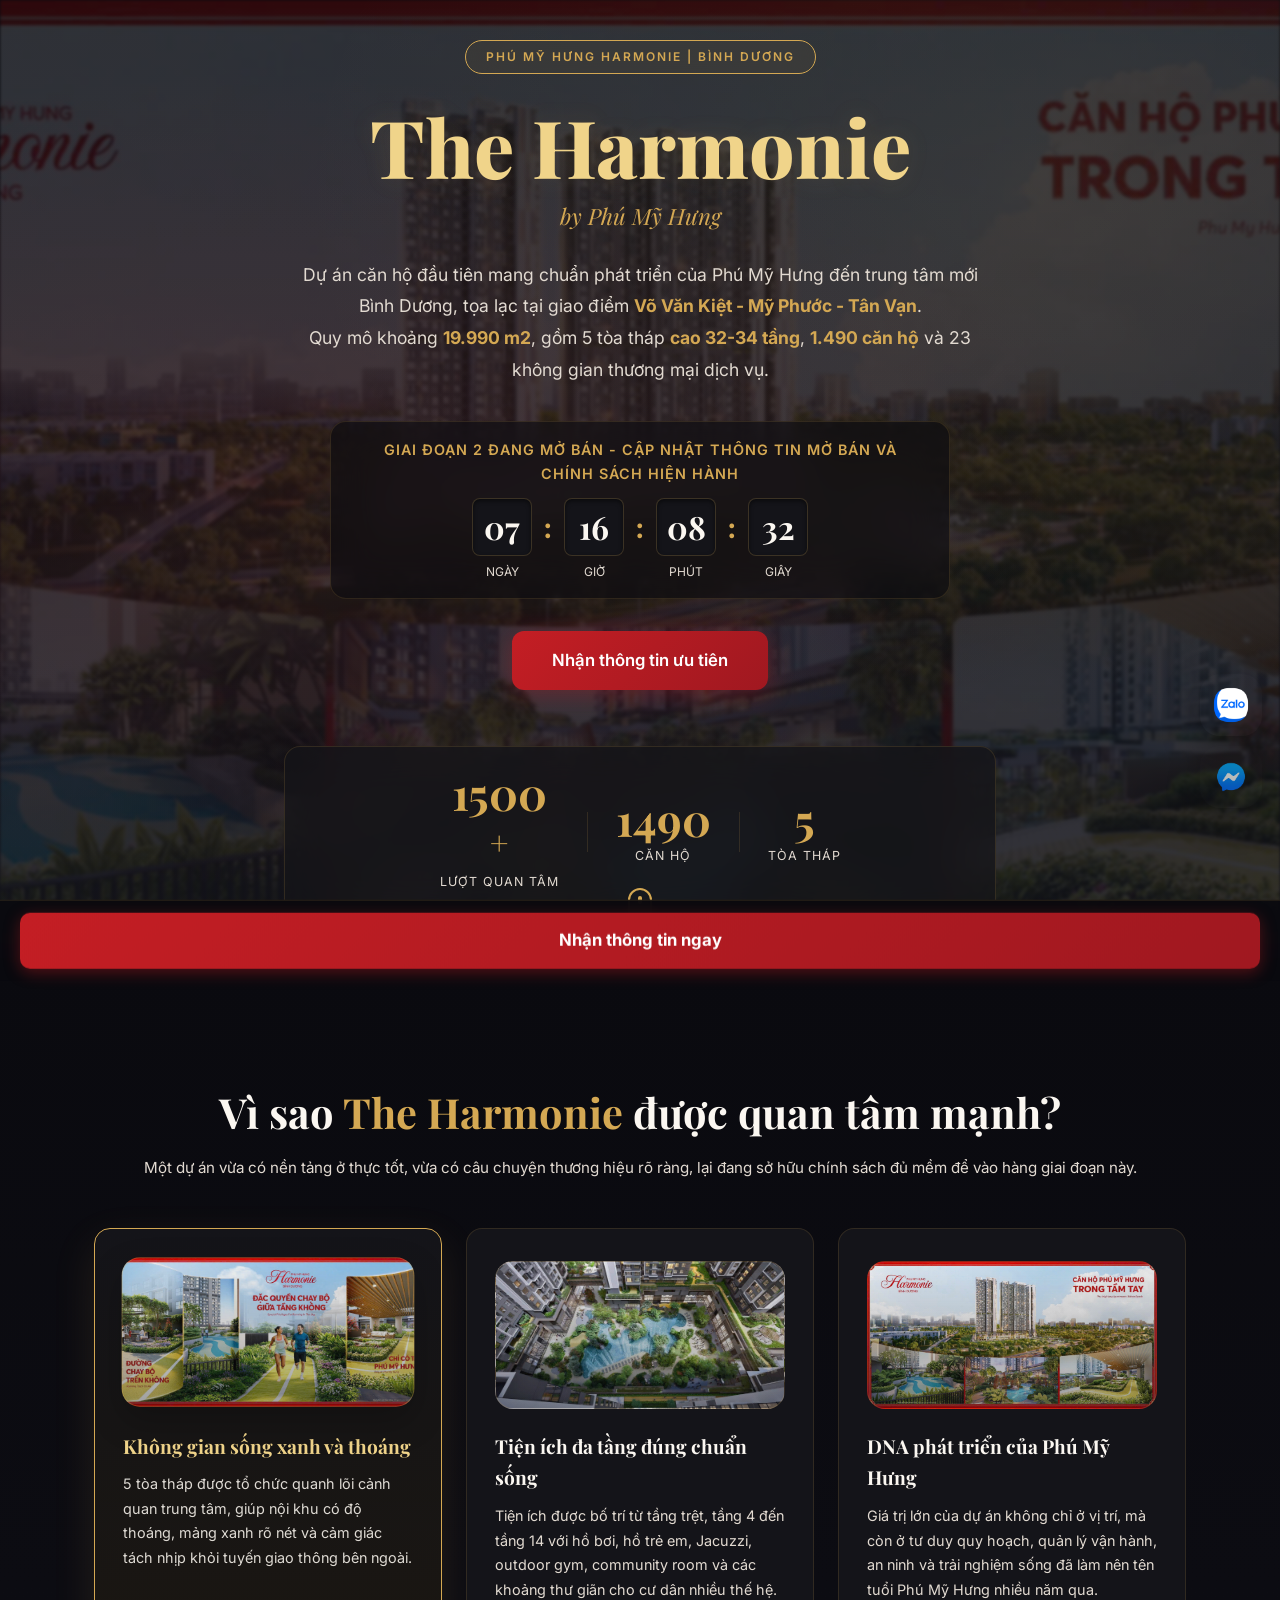
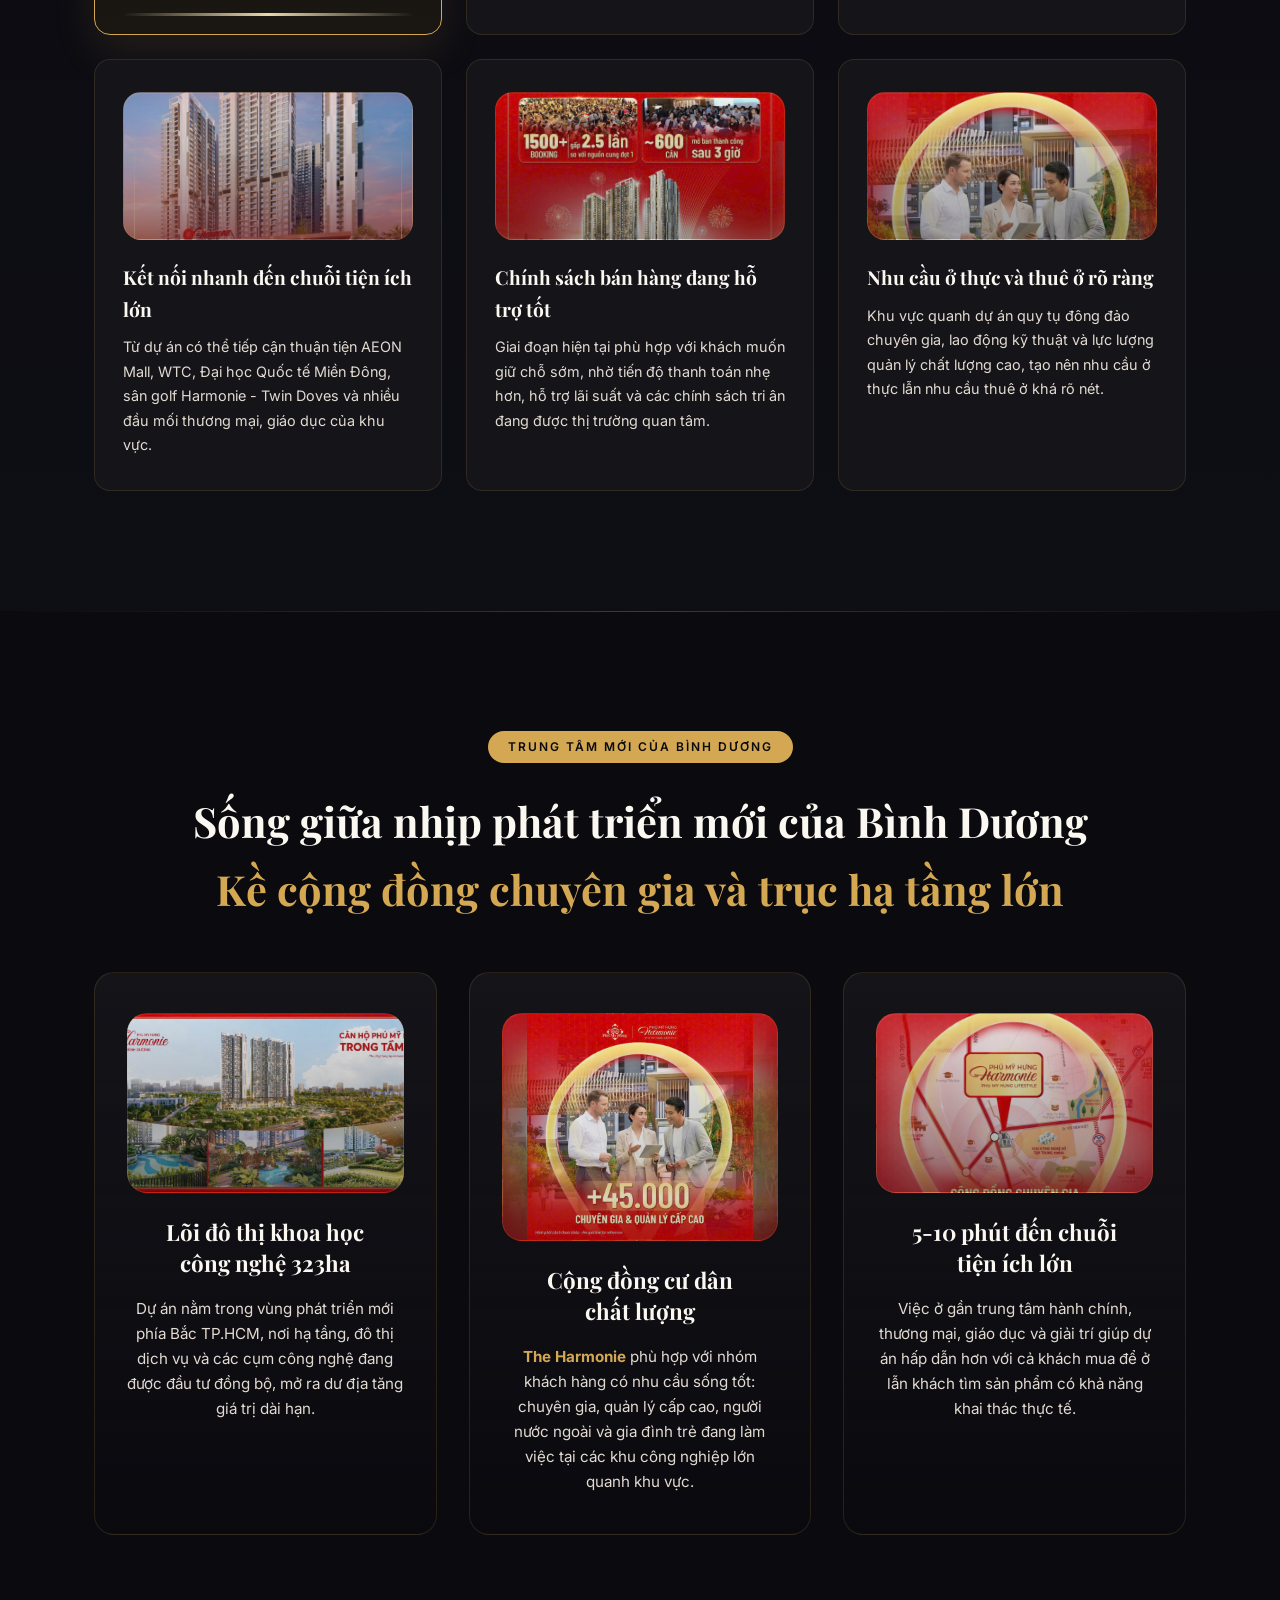
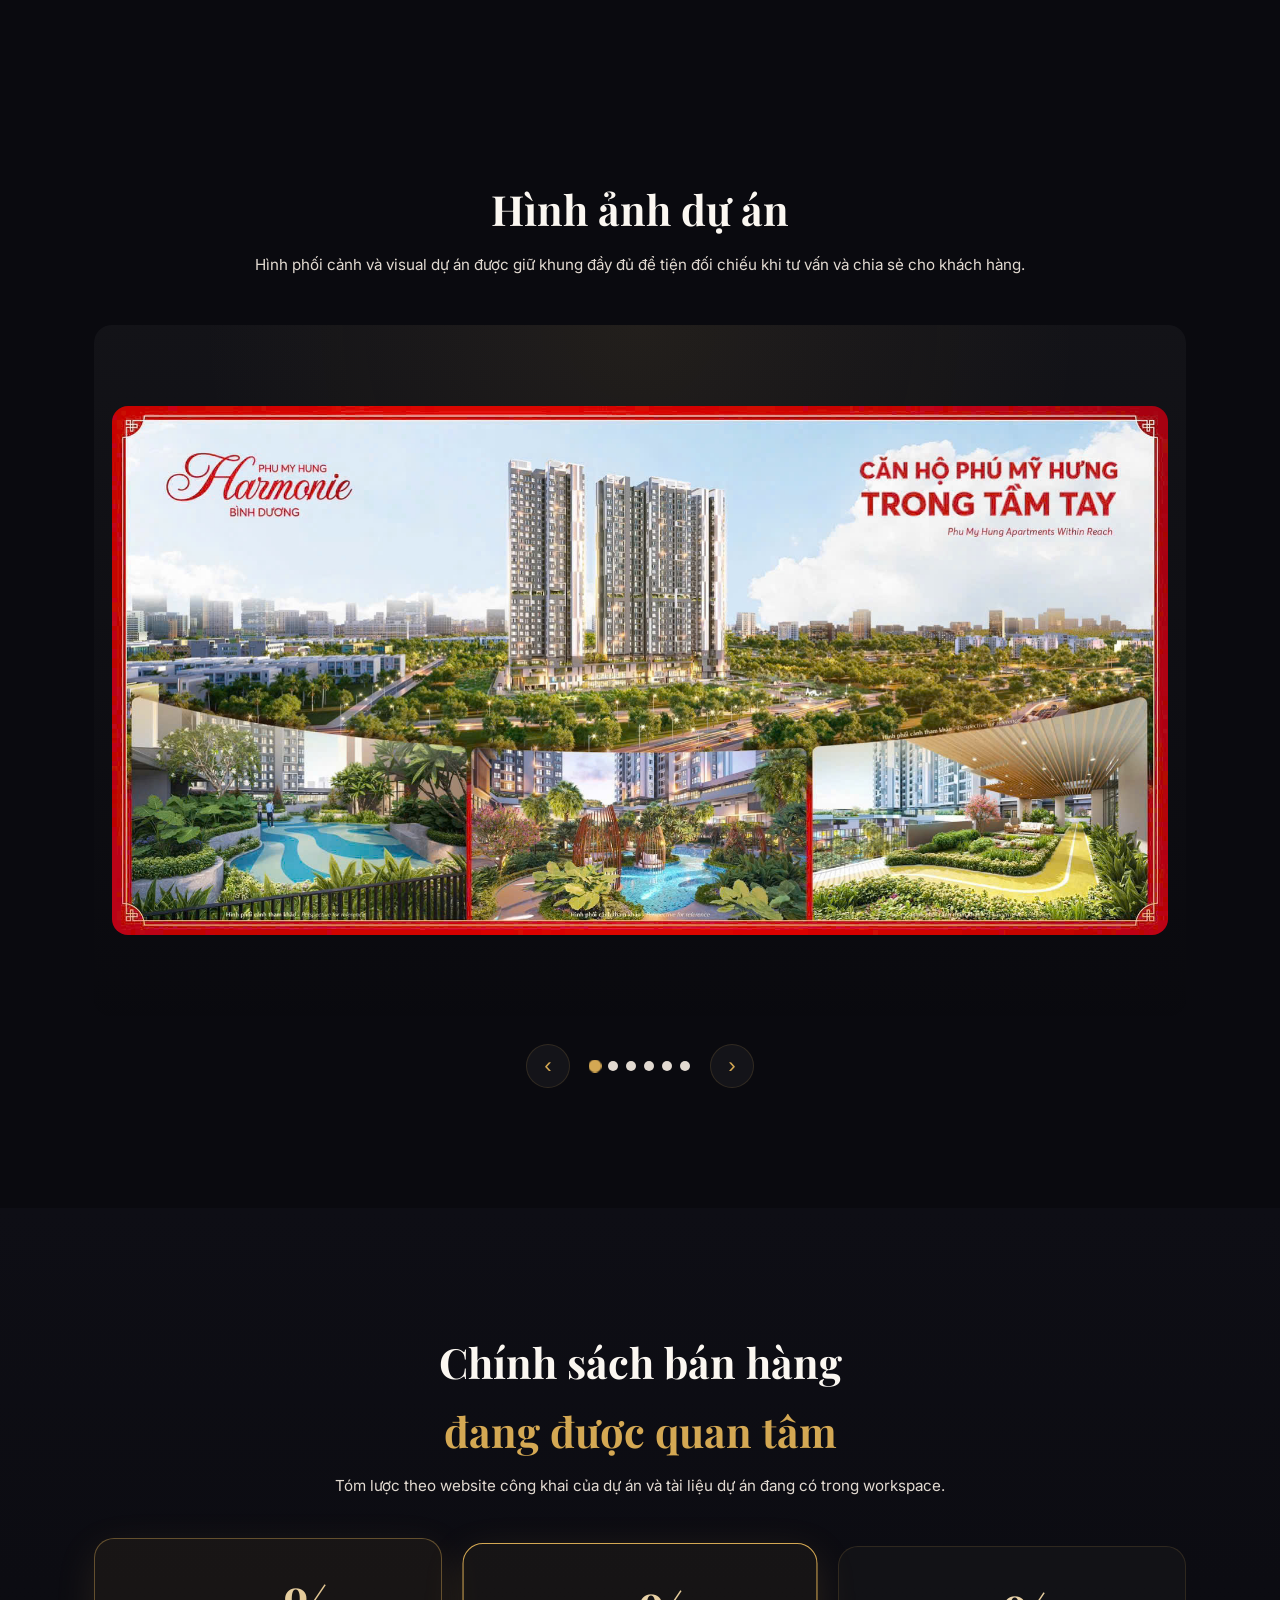
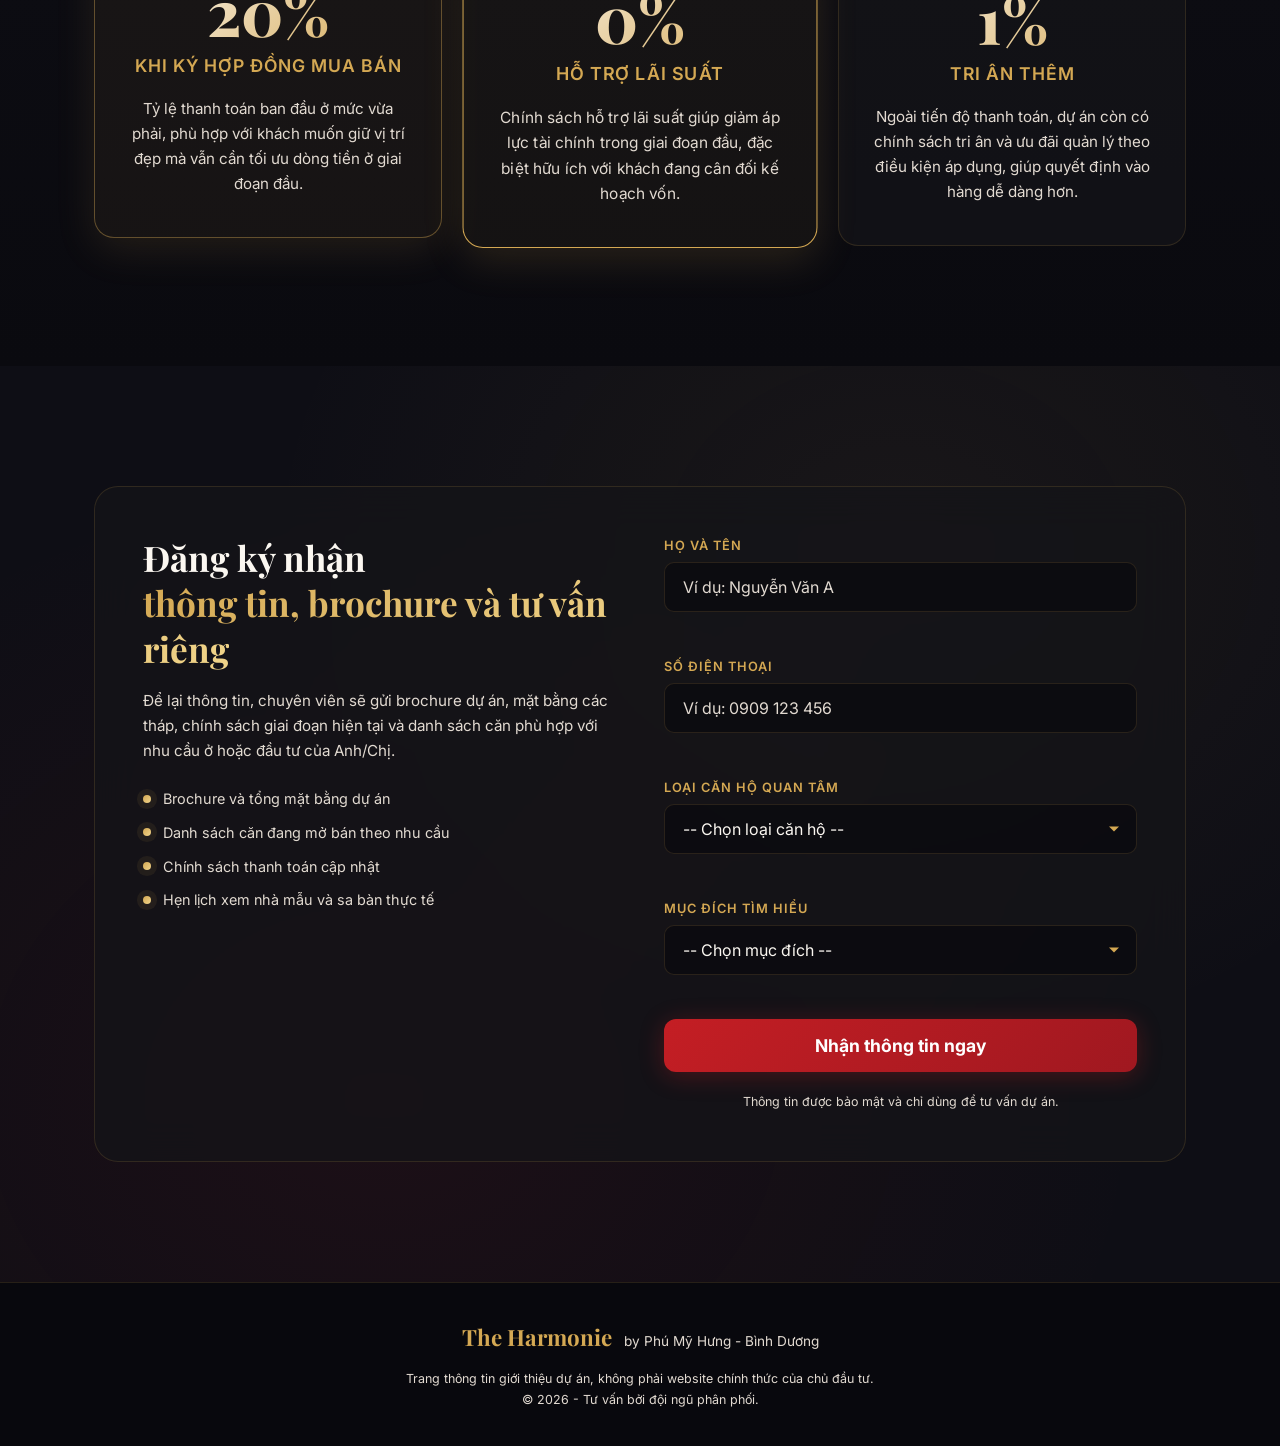
==== index.html @ 8b370e6d "Add files via upload" ====
<!DOCTYPE html>
<html lang="vi">
<head>
  <meta charset="UTF-8">
  <meta name="viewport" content="width=device-width, initial-scale=1.0">
  <title>The Harmonie by Phú Mỹ Hưng Bình Dương | 1.490 căn hộ, 5 tòa tháp, 23 không gian thương mại dịch vụ</title>
  <meta name="description" content="The Harmonie by Phú Mỹ Hưng tại phường Chánh Hiệp, Bình Dương. Quy mô 19.990 m2, gồm 5 tòa tháp cao 32-34 tầng, 1.490 căn hộ và 23 không gian thương mại dịch vụ cùng chính sách bán hàng cập nhật.">
  <link rel="preconnect" href="https://fonts.googleapis.com">
  <link rel="preconnect" href="https://fonts.gstatic.com" crossorigin>
  <link href="https://fonts.googleapis.com/css2?family=Playfair+Display:wght@400;600;700;800&family=Inter:wght@300;400;500;600;700&display=swap" rel="stylesheet">
  <link rel="stylesheet" href="style.css">
</head>
<body>
  <div class="chat-dock" aria-label="Liên hệ bot">
    <a href="#" id="zaloFloatLink" class="chat-link chat-link--zalo" aria-label="Nhắn Zalo bot" target="_blank" rel="noopener">
      <img src="assets/zalo-icon.png" alt="Zalo" class="chat-icon-image">
    </a>
    <a href="#" id="messengerFloatLink" class="chat-link chat-link--messenger" aria-label="Nhắn Facebook Messenger bot" target="_blank" rel="noopener">
      <img src="assets/messenger-icon.png" alt="Messenger" class="chat-icon-image">
    </a>
  </div>

  <section id="hero" class="hero">
    <div class="hero-overlay"></div>
    <div class="hero-particles" id="particles"></div>
    <div class="hero-content">
      <div class="hero-badge">PHÚ MỸ HƯNG HARMONIE | BÌNH DƯƠNG</div>
      <h1 class="hero-title">
        <span class="title-accent">The Harmonie</span>
        <span class="title-sub">by Phú Mỹ Hưng</span>
      </h1>
      <p class="hero-desc">
        Dự án căn hộ đầu tiên mang chuẩn phát triển của Phú Mỹ Hưng đến trung tâm mới Bình Dương, tọa lạc tại giao điểm
        <strong>Võ Văn Kiệt - Mỹ Phước - Tân Vạn</strong>.<br>
        Quy mô khoảng <span class="metric-highlight">19.990 m2</span>, gồm 5 tòa tháp <span class="metric-highlight">cao 32-34 tầng</span>, <span class="metric-highlight">1.490 căn hộ</span> và 23 không gian thương mại dịch vụ.
      </p>

      <div class="countdown-wrap" id="countdownWrap">
        <p class="countdown-label">GIAI ĐOẠN 2 ĐANG MỞ BÁN - CẬP NHẬT THÔNG TIN MỞ BÁN VÀ CHÍNH SÁCH HIỆN HÀNH</p>
        <div class="countdown" id="countdown">
          <div class="cd-item"><span id="cd-days">00</span><small>Ngày</small></div>
          <div class="cd-sep">:</div>
          <div class="cd-item"><span id="cd-hours">00</span><small>Giờ</small></div>
          <div class="cd-sep">:</div>
          <div class="cd-item"><span id="cd-mins">00</span><small>Phút</small></div>
          <div class="cd-sep">:</div>
          <div class="cd-item"><span id="cd-secs">00</span><small>Giây</small></div>
        </div>
      </div>

      <a href="#contact-form" class="btn-primary" id="btn-hero-cta">Nhận thông tin ưu tiên</a>

      <div class="hero-stats">
        <div class="stat-item">
          <span class="stat-number" data-target="1500">0</span><span class="stat-plus">+</span>
          <span class="stat-label">Lượt quan tâm</span>
        </div>
        <div class="stat-divider"></div>
        <div class="stat-item">
          <span class="stat-number" data-target="1490">0</span>
          <span class="stat-label">Căn hộ</span>
        </div>
        <div class="stat-divider"></div>
        <div class="stat-item">
          <span class="stat-number" data-target="5">0</span>
          <span class="stat-label">Tòa tháp</span>
        </div>
      </div>
    </div>
    <div class="scroll-indicator">
      <span></span>
    </div>
  </section>

  <section id="highlights" class="highlights">
    <div class="container">
      <h2 class="section-title">Vì sao <span class="brand-highlight">The Harmonie</span> được quan tâm mạnh?</h2>
      <p class="section-subtitle">Một dự án vừa có nền tảng ở thực tốt, vừa có câu chuyện thương hiệu rõ ràng, lại đang sở hữu chính sách đủ mềm để vào hàng giai đoạn này.</p>
      <div class="highlights-grid">
        <div class="highlight-card" data-aos="up" data-highlight-card tabindex="0" style="--delay: 0">
          <div class="card-media" style="--card-image: url('assets/project-images/456911589011082479637.jpg'); --card-position: center 44%;"></div>
          <h3>Không gian sống xanh và thoáng</h3>
          <p>5 tòa tháp được tổ chức quanh lõi cảnh quan trung tâm, giúp nội khu có độ thoáng, mảng xanh rõ nét và cảm giác tách nhịp khỏi tuyến giao thông bên ngoài.</p>
        </div>
        <div class="highlight-card" data-aos="up" data-highlight-card tabindex="0" style="--delay: 1">
          <div class="card-media" style="--card-image: url('assets/project-images/456911589011082479640.jpg'); --card-position: center 52%;"></div>
          <h3>Tiện ích đa tầng đúng chuẩn sống</h3>
          <p>Tiện ích được bố trí từ tầng trệt, tầng 4 đến tầng 14 với hồ bơi, hồ trẻ em, Jacuzzi, outdoor gym, community room và các khoảng thư giãn cho cư dân nhiều thế hệ.</p>
        </div>
        <div class="highlight-card" data-aos="up" data-highlight-card tabindex="0" style="--delay: 2">
          <div class="card-media" style="--card-image: url('assets/project-images/456911589011082479636.jpg'); --card-position: center 38%;"></div>
          <h3>DNA phát triển của Phú Mỹ Hưng</h3>
          <p>Giá trị lớn của dự án không chỉ ở vị trí, mà còn ở tư duy quy hoạch, quản lý vận hành, an ninh và trải nghiệm sống đã làm nên tên tuổi Phú Mỹ Hưng nhiều năm qua.</p>
        </div>
        <div class="highlight-card" data-aos="up" data-highlight-card tabindex="0" style="--delay: 3">
          <div class="card-media" style="--card-image: url('assets/project-images/342115162067173374824.jpg'); --card-position: center 50%;"></div>
          <h3>Kết nối nhanh đến chuỗi tiện ích lớn</h3>
          <p>Từ dự án có thể tiếp cận thuận tiện AEON Mall, WTC, Đại học Quốc tế Miền Đông, sân golf Harmonie - Twin Doves và nhiều đầu mối thương mại, giáo dục của khu vực.</p>
        </div>
        <div class="highlight-card" data-aos="up" data-highlight-card tabindex="0" style="--delay: 4">
          <div class="card-media" style="--card-image: url('assets/project-images/12049856380016819158.jpg'); --card-position: center 28%;"></div>
          <h3>Chính sách bán hàng đang hỗ trợ tốt</h3>
          <p>Giai đoạn hiện tại phù hợp với khách muốn giữ chỗ sớm, nhờ tiến độ thanh toán nhẹ hơn, hỗ trợ lãi suất và các chính sách tri ân đang được thị trường quan tâm.</p>
        </div>
        <div class="highlight-card" data-aos="up" data-highlight-card tabindex="0" style="--delay: 5">
          <div class="card-media" style="--card-image: url('assets/project-images/12049856380016819155.jpg'); --card-position: center 26%;"></div>
          <h3>Nhu cầu ở thực và thuê ở rõ ràng</h3>
          <p>Khu vực quanh dự án quy tụ đông đảo chuyên gia, lao động kỹ thuật và lực lượng quản lý chất lượng cao, tạo nên nhu cầu ở thực lẫn nhu cầu thuê ở khá rõ nét.</p>
        </div>
      </div>
    </div>
  </section>

  <section id="silicon" class="silicon-section">
    <div class="container">
      <div class="silicon-badge">TRUNG TÂM MỚI CỦA BÌNH DƯƠNG</div>
      <h2 class="section-title">Sống giữa nhịp phát triển mới của Bình Dương<br><span style="color: var(--c-gold)">Kề cộng đồng chuyên gia và trục hạ tầng lớn</span></h2>
      <div class="silicon-grid">
        <div class="silicon-card">
          <div class="silicon-media" style="--card-image: url('assets/project-images/456911589011082479636.jpg'); --card-position: center 38%;"></div>
          <h3>Lõi đô thị khoa học<br>công nghệ 323ha</h3>
          <p>Dự án nằm trong vùng phát triển mới phía Bắc TP.HCM, nơi hạ tầng, đô thị dịch vụ và các cụm công nghệ đang được đầu tư đồng bộ, mở ra dư địa tăng giá trị dài hạn.</p>
        </div>
        <div class="silicon-card">
          <div class="silicon-media silicon-media--community" style="--card-image: url('assets/project-images/12049856380016819155.jpg'); --card-position: center 60%;"></div>
          <h3>Cộng đồng cư dân<br>chất lượng</h3>
          <p><span class="brand-highlight">The Harmonie</span> phù hợp với nhóm khách hàng có nhu cầu sống tốt: chuyên gia, quản lý cấp cao, người nước ngoài và gia đình trẻ đang làm việc tại các khu công nghiệp lớn quanh khu vực.</p>
        </div>
        <div class="silicon-card">
          <div class="silicon-media" style="--card-image: url('assets/project-images/12049856380016819154.jpg'); --card-position: center 42%;"></div>
          <h3>5-10 phút đến chuỗi<br>tiện ích lớn</h3>
          <p>Việc ở gần trung tâm hành chính, thương mại, giáo dục và giải trí giúp dự án hấp dẫn hơn với cả khách mua để ở lẫn khách tìm sản phẩm có khả năng khai thác thực tế.</p>
        </div>
      </div>
    </div>
  </section>

  <section id="gallery" class="gallery">
    <div class="container">
      <h2 class="section-title">Hình ảnh dự án</h2>
      <p class="section-subtitle">Hình phối cảnh và visual dự án được giữ khung đầy đủ để tiện đối chiếu khi tư vấn và chia sẻ cho khách hàng.</p>
      <div class="gallery-viewport">
        <div class="gallery-track" id="galleryTrack">
          <div class="gallery-slide">
            <img src="assets/project-images/456911589011082479636.jpg" alt="The Harmonie - phối cảnh tổng thể" loading="lazy">
          </div>
          <div class="gallery-slide">
            <img src="assets/project-images/342115162067173374819.jpg" alt="The Harmonie - tổng quan quy hoạch" loading="lazy">
          </div>
          <div class="gallery-slide">
            <img src="assets/project-images/342115162067173374818.jpg" alt="The Harmonie - tiện ích hồ bơi" loading="lazy">
          </div>
          <div class="gallery-slide">
            <img src="assets/project-images/12049856380016819158.jpg" alt="The Harmonie - thông tin mở bán" loading="lazy">
          </div>
          <div class="gallery-slide">
            <img src="assets/project-images/456911589011082479637.jpg" alt="The Harmonie - không gian xanh" loading="lazy">
          </div>
          <div class="gallery-slide">
            <img src="assets/project-images/342115162067173374817.jpg" alt="The Harmonie - nội khu dự án" loading="lazy">
          </div>
        </div>
      </div>
      <div class="gallery-controls">
        <button class="gallery-btn" id="galleryPrev" aria-label="Ảnh trước">&#8249;</button>
        <div class="gallery-dots" id="galleryDots"></div>
        <button class="gallery-btn" id="galleryNext" aria-label="Ảnh sau">&#8250;</button>
      </div>
    </div>
  </section>

  <section id="finance" class="finance-section">
    <div class="container">
      <h2 class="section-title">Chính sách bán hàng<br><span style="color: var(--c-gold)">đang được quan tâm</span></h2>
      <p class="section-subtitle">Tóm lược theo website công khai của dự án và tài liệu dự án đang có trong workspace.</p>
      <div class="finance-grid">
        <div class="finance-card" tabindex="0" data-policy-card>
          <div class="finance-number">20%</div>
          <div class="finance-label">Khi ký hợp đồng mua bán</div>
          <p>Tỷ lệ thanh toán ban đầu ở mức vừa phải, phù hợp với khách muốn giữ vị trí đẹp mà vẫn cần tối ưu dòng tiền ở giai đoạn đầu.</p>
        </div>
        <div class="finance-card highlight-finance is-active" tabindex="0" data-policy-card>
          <div class="finance-number">0%</div>
          <div class="finance-label">Hỗ trợ lãi suất</div>
          <p>Chính sách hỗ trợ lãi suất giúp giảm áp lực tài chính trong giai đoạn đầu, đặc biệt hữu ích với khách đang cân đối kế hoạch vốn.</p>
        </div>
        <div class="finance-card" tabindex="0" data-policy-card>
          <div class="finance-number">1%</div>
          <div class="finance-label">Tri ân thêm</div>
          <p>Ngoài tiến độ thanh toán, dự án còn có chính sách tri ân và ưu đãi quản lý theo điều kiện áp dụng, giúp quyết định vào hàng dễ dàng hơn.</p>
        </div>
      </div>
    </div>
  </section>

  <section id="contact-form" class="contact-section">
    <div class="container">
      <div class="form-wrapper">
        <div class="form-info">
          <h2 class="form-title">Đăng ký nhận<br><span class="accent">thông tin, brochure và tư vấn riêng</span></h2>
          <p class="form-desc">Để lại thông tin, chuyên viên sẽ gửi brochure dự án, mặt bằng các tháp, chính sách giai đoạn hiện tại và danh sách căn phù hợp với nhu cầu ở hoặc đầu tư của Anh/Chị.</p>
          <div class="form-benefits">
            <div class="benefit">Brochure và tổng mặt bằng dự án</div>
            <div class="benefit">Danh sách căn đang mở bán theo nhu cầu</div>
            <div class="benefit">Chính sách thanh toán cập nhật</div>
            <div class="benefit">Hẹn lịch xem nhà mẫu và sa bàn thực tế</div>
          </div>
        </div>
        <form id="leadForm" class="lead-form" novalidate>
          <div class="form-group">
            <label for="input-name">Họ và tên</label>
            <input type="text" id="input-name" name="name" placeholder="Ví dụ: Nguyễn Văn A" required autocomplete="name">
            <span class="field-error" id="error-name"></span>
          </div>
          <div class="form-group">
            <label for="input-phone">Số điện thoại</label>
            <input type="tel" id="input-phone" name="phone" placeholder="Ví dụ: 0909 123 456" required autocomplete="tel" pattern="[0-9]{9,11}">
            <span class="field-error" id="error-phone"></span>
          </div>
          <div class="form-group">
            <label for="input-product">Loại căn hộ quan tâm</label>
            <select id="input-product" name="product" required>
              <option value="">-- Chọn loại căn hộ --</option>
              <option value="Căn 1 phòng ngủ (43,79-46,40m2)">Căn 1 phòng ngủ (43,79-46,40m2)</option>
              <option value="Căn 2 phòng ngủ (72,37-79,47m2)">Căn 2 phòng ngủ (72,37-79,47m2)</option>
              <option value="Căn 3 phòng ngủ (93,73-95,99m2)">Căn 3 phòng ngủ (93,73-95,99m2)</option>
              <option value="Mini Garden">Mini Garden</option>
              <option value="Ground House">Ground House</option>
              <option value="Chưa rõ, cần tư vấn">Chưa rõ, cần tư vấn</option>
            </select>
            <span class="field-error" id="error-product"></span>
          </div>
          <div class="form-group">
            <label for="input-purpose">Mục đích tìm hiểu</label>
            <select id="input-purpose" name="purpose" required>
              <option value="">-- Chọn mục đích --</option>
              <option value="Mua để ở">Mua để ở</option>
              <option value="Đầu tư">Đầu tư</option>
              <option value="Đang tìm hiểu">Đang tìm hiểu</option>
            </select>
            <span class="field-error" id="error-purpose"></span>
          </div>
          <input type="hidden" id="input-source" name="source" value="Landing Page">
          <button type="submit" class="btn-submit" id="btn-submit">
            <span class="btn-text">Nhận thông tin ngay</span>
            <span class="btn-loading" style="display:none;">
              <span class="spinner"></span> Đang gửi...
            </span>
          </button>
          <p class="form-privacy">Thông tin được bảo mật và chỉ dùng để tư vấn dự án.</p>
        </form>
      </div>
    </div>

    <div class="success-overlay" id="successOverlay" style="display:none;">
      <div class="success-card">
        <div class="success-media" style="--status-image: url('assets/project-images/456911589011082479636.jpg'); --card-position: center 38%;"></div>
        <h3>Thông tin đã được ghi nhận</h3>
        <p>Chuyên viên <span class="brand-highlight">The Harmonie</span> sẽ liên hệ sớm để gửi brochure, thông tin dự án và hỗ trợ Anh/Chị chọn phương án phù hợp.</p>
        <p class="success-sub">Cảm ơn Anh/Chị đã quan tâm <span class="brand-highlight">The Harmonie</span>.</p>
        <button class="btn-primary" onclick="document.getElementById('successOverlay').style.display='none'">Đóng</button>
      </div>
    </div>
  </section>

  <div class="sticky-cta" id="stickyCta">
    <a href="#contact-form" class="sticky-btn">Nhận thông tin ngay</a>
  </div>

  <div class="exit-popup" id="exitPopup" style="display:none;">
    <div class="exit-card">
      <button class="exit-close" id="exitClose" aria-label="Đóng">&times;</button>
      <div class="exit-media" style="--status-image: url('assets/project-images/456911589011082479636.jpg'); --card-position: center 38%;"></div>
      <h3>Anh/Chị chờ chút</h3>
      <p><span class="exit-highlight">Giai đoạn 2</span> đang mở bán. <span class="exit-highlight">Các căn đẹp và chính sách tốt</span> thường được chọn khá nhanh.<br>Đăng ký ngay để nhận căn đẹp trước khi hết.</p>
      <a href="#contact-form" class="btn-primary" onclick="document.getElementById('exitPopup').style.display='none'">Nhận thông tin ngay</a>
    </div>
  </div>

  <footer class="footer">
    <div class="container">
      <div class="footer-brand">
        <span class="footer-logo">The Harmonie</span>
        <span class="footer-tagline">by Phú Mỹ Hưng - Bình Dương</span>
      </div>
      <p class="footer-note">Trang thông tin giới thiệu dự án, không phải website chính thức của chủ đầu tư.<br>&copy; 2026 - Tư vấn bởi đội ngũ phân phối.</p>
    </div>
  </footer>

  <div class="chat-toast" id="chatToast" aria-live="polite" role="status"></div>

  <script src="script.js"></script>
</body>
</html>
---- style.css ----
/* =============================================================
   THE HARMONIE LANDING PAGE — Premium Dark Luxury Theme
   Color Palette: Deep Charcoal + Gold + Crimson Red (PMH brand)
   ============================================================= */

/* ===== RESET & BASE ===== */
*, *::before, *::after {
  box-sizing: border-box;
  margin: 0;
  padding: 0;
}

:root {
  /* Brand Colors */
  --c-bg-deep: #0a0a0f;
  --c-bg-card: #141419;
  --c-bg-glass: rgba(20, 20, 25, 0.75);
  --c-gold: #d4a853;
  --c-gold-light: #f0d48a;
  --c-red: #c41e24;
  --c-red-glow: #e63946;
  --c-white: #fbf7f1;
  --c-text: #e2dad1;
  --c-text-muted: #e2dad1;
  --c-border: rgba(212, 168, 83, 0.15);
  
  /* Typography */
  --ff-display: 'Playfair Display', Georgia, serif;
  --ff-body: 'Inter', -apple-system, BlinkMacSystemFont, sans-serif;
  
  /* Spacing */
  --section-pad: clamp(60px, 10vw, 120px);
  --container-max: 1140px;
  
  /* Effects */
  --glass-blur: blur(20px);
  --transition: 0.35s cubic-bezier(0.4, 0, 0.2, 1);
}

html {
  scroll-behavior: smooth;
  font-size: 16px;
}

body {
  font-family: var(--ff-body);
  color: var(--c-text);
  background: var(--c-bg-deep);
  line-height: 1.65;
  overflow-x: hidden;
  -webkit-font-smoothing: antialiased;
}

.container {
  max-width: var(--container-max);
  margin: 0 auto;
  padding: 0 24px;
}

img {
  max-width: 100%;
  height: auto;
  display: block;
}

a {
  color: var(--c-gold);
  text-decoration: none;
  transition: var(--transition);
}

/* ===== FLOATING CHAT DOCK ===== */
.chat-dock {
  position: fixed;
  right: 18px;
  bottom: 92px;
  z-index: 999;
  display: flex;
  flex-direction: column;
  gap: 10px;
}

.chat-link {
  width: 62px;
  height: 62px;
  border-radius: 20px;
  display: flex;
  align-items: center;
  justify-content: center;
  color: #fff;
  box-shadow: 0 14px 36px rgba(0, 0, 0, 0.34);
  transition: var(--transition);
  animation: chatAttention 2.8s ease-in-out infinite;
  overflow: hidden;
  background: transparent;
  border: none;
}

.chat-link:hover {
  transform: translateY(-4px) scale(1.04);
}

.chat-link--messenger {
  animation-delay: 0.35s;
}

.chat-link.is-disabled {
  opacity: 0.7;
  cursor: not-allowed;
}

.chat-icon-image {
  width: 62px;
  height: 62px;
  object-fit: contain;
  border-radius: 20px;
}

@keyframes chatAttention {
  0%, 100% {
    transform: translateY(0) scale(1);
  }
  18% {
    transform: translateY(-2px) scale(1.05);
  }
  28% {
    transform: translateY(0) scale(1);
  }
  34% {
    transform: translateY(-1px) scale(1.06) rotate(-4deg);
  }
  40% {
    transform: translateY(0) scale(1.02) rotate(4deg);
  }
  46% {
    transform: translateY(0) scale(0.98);
  }
  72% {
    transform: translateY(-1px) scale(1.04);
  }
}

.chat-toast {
  position: fixed;
  left: 50%;
  bottom: 92px;
  transform: translateX(-50%) translateY(16px);
  background: rgba(12, 12, 18, 0.96);
  color: var(--c-white);
  border: 1px solid var(--c-border);
  border-radius: 999px;
  padding: 12px 18px;
  box-shadow: 0 14px 32px rgba(0, 0, 0, 0.32);
  font-size: 0.9rem;
  opacity: 0;
  pointer-events: none;
  transition: opacity 0.2s ease, transform 0.2s ease;
  z-index: 1002;
  max-width: min(92vw, 560px);
  text-align: center;
}

.chat-toast.show {
  opacity: 1;
  transform: translateX(-50%) translateY(0);
}

/* ===== HERO SECTION ===== */
.hero {
  position: relative;
  min-height: 100svh;
  display: flex;
  align-items: center;
  justify-content: center;
  text-align: center;
  overflow: hidden;
  background: 
    radial-gradient(ellipse at 20% 50%, rgba(196, 30, 36, 0.12) 0%, transparent 60%),
    radial-gradient(ellipse at 80% 20%, rgba(212, 168, 83, 0.08) 0%, transparent 50%),
    linear-gradient(180deg, #0a0a0f 0%, #12121a 100%);
}

.hero-overlay {
  position: absolute;
  inset: 0;
  background:
    linear-gradient(180deg, rgba(10, 10, 15, 0.22), rgba(10, 10, 15, 0.38)),
    url('assets/project-images/456911589011082479636.jpg') center/cover no-repeat;
  opacity: 0.22;
  filter: blur(1.5px);
}

.hero-particles {
  position: absolute;
  inset: 0;
  pointer-events: none;
}

.hero-particles .particle {
  position: absolute;
  width: 3px;
  height: 3px;
  background: var(--c-gold);
  border-radius: 50%;
  opacity: 0;
  animation: floatParticle 6s infinite;
}

@keyframes floatParticle {
  0% { opacity: 0; transform: translateY(100vh) scale(0); }
  20% { opacity: 0.8; }
  80% { opacity: 0.3; }
  100% { opacity: 0; transform: translateY(-10vh) scale(1); }
}

.hero-content {
  position: relative;
  z-index: 2;
  padding: 40px 24px;
  max-width: 760px;
  animation: fadeInUp 1s ease-out;
}

@keyframes fadeInUp {
  0% { opacity: 0; transform: translateY(40px); }
  100% { opacity: 1; transform: translateY(0); }
}

.hero-badge {
  display: inline-block;
  padding: 6px 20px;
  border: 1px solid var(--c-gold);
  border-radius: 100px;
  font-size: 0.75rem;
  font-weight: 600;
  letter-spacing: 2px;
  text-transform: uppercase;
  color: var(--c-gold);
  margin-bottom: 28px;
  backdrop-filter: var(--glass-blur);
  background: rgba(212, 168, 83, 0.06);
}

.hero-title {
  font-family: var(--ff-display);
  margin-bottom: 24px;
}

.title-accent {
  display: block;
  font-size: clamp(2.8rem, 7vw, 5rem);
  font-weight: 800;
  color: var(--c-gold-light);
  line-height: 1.1;
  text-shadow: 0 0 26px rgba(212, 168, 83, 0.14);
}

.title-sub {
  display: block;
  font-size: clamp(1rem, 2.5vw, 1.4rem);
  font-weight: 400;
  color: var(--c-gold);
  margin-top: 8px;
  font-style: italic;
}

.hero-desc {
  font-size: clamp(0.95rem, 1.8vw, 1.1rem);
  color: var(--c-text);
  margin-bottom: 36px;
  line-height: 1.8;
}

.hero-desc strong {
  color: var(--c-gold);
  font-weight: 700;
}

.brand-highlight,
.metric-highlight {
  color: var(--c-gold);
  font-weight: 700;
}

/* ===== BUTTONS ===== */
.btn-primary {
  display: inline-block;
  padding: 16px 40px;
  background: linear-gradient(135deg, var(--c-red), #a01820);
  color: #fff;
  font-size: 1.05rem;
  font-weight: 600;
  border: none;
  border-radius: 12px;
  cursor: pointer;
  transition: var(--transition);
  box-shadow: 0 4px 24px rgba(196, 30, 36, 0.35);
  text-decoration: none;
  position: relative;
  overflow: hidden;
}

.btn-primary::after {
  content: '';
  position: absolute;
  top: -50%;
  left: -50%;
  width: 200%;
  height: 200%;
  background: linear-gradient(45deg, transparent 40%, rgba(255,255,255,0.12) 50%, transparent 60%);
  transition: 0.6s;
  transform: translateX(-100%);
}

.btn-primary:hover {
  transform: translateY(-3px);
  box-shadow: 0 8px 32px rgba(196, 30, 36, 0.5);
}

.btn-primary:hover::after {
  transform: translateX(100%);
}

/* ===== HERO STATS ===== */
.hero-stats {
  display: flex;
  align-items: center;
  justify-content: center;
  flex-wrap: wrap;
  gap: 28px;
  margin-top: 48px;
  padding: 24px 32px;
  border-radius: 16px;
  background: var(--c-bg-glass);
  backdrop-filter: var(--glass-blur);
  border: 1px solid var(--c-border);
}

.stat-item {
  text-align: center;
}

.stat-number {
  display: block;
  font-family: var(--ff-display);
  font-size: clamp(1.8rem, 4vw, 2.8rem);
  font-weight: 700;
  color: var(--c-gold);
  line-height: 1;
}

.stat-plus {
  font-family: var(--ff-display);
  font-size: clamp(1.4rem, 3vw, 2rem);
  font-weight: 700;
  color: var(--c-gold);
}

.stat-label {
  display: block;
  font-size: 0.78rem;
  color: var(--c-text);
  margin-top: 4px;
  text-transform: uppercase;
  letter-spacing: 1px;
}

.stat-divider {
  width: 1px;
  height: 40px;
  background: var(--c-border);
}

/* ===== SCROLL INDICATOR ===== */
.scroll-indicator {
  position: absolute;
  bottom: 32px;
  left: 50%;
  transform: translateX(-50%);
  z-index: 2;
}

.scroll-indicator span {
  display: block;
  width: 24px;
  height: 38px;
  border: 2px solid var(--c-gold);
  border-radius: 12px;
  position: relative;
}

.scroll-indicator span::after {
  content: '';
  width: 4px;
  height: 8px;
  background: var(--c-gold);
  border-radius: 2px;
  position: absolute;
  top: 6px;
  left: 50%;
  transform: translateX(-50%);
  animation: scrollBounce 2s infinite;
}

@keyframes scrollBounce {
  0%, 100% { transform: translateX(-50%) translateY(0); opacity: 1; }
  50% { transform: translateX(-50%) translateY(12px); opacity: 0.3; }
}

/* ===== SECTION TITLES ===== */
.section-title {
  font-family: var(--ff-display);
  font-size: clamp(1.8rem, 4vw, 2.6rem);
  font-weight: 700;
  color: var(--c-white);
  text-align: center;
  margin-bottom: 8px;
}

.section-subtitle {
  text-align: center;
  color: var(--c-text);
  font-size: 0.95rem;
  margin-bottom: 48px;
}

/* ===== HIGHLIGHTS ===== */
.highlights {
  padding: var(--section-pad) 0;
  background: linear-gradient(180deg, var(--c-bg-deep), #0e0e15);
}

.highlights-grid {
  display: grid;
  grid-template-columns: repeat(3, minmax(0, 1fr));
  gap: 24px;
  align-items: stretch;
}

.highlight-card {
  height: 100%;
  display: flex;
  flex-direction: column;
  padding: 32px 28px;
  position: relative;
  overflow: hidden;
  border-radius: 16px;
  background: var(--c-bg-card);
  border: 1px solid var(--c-border);
  transition: var(--transition);
  opacity: 0;
  transform: translateY(30px);
  animation: cardReveal 0.6s ease-out forwards;
  animation-delay: calc(var(--delay, 0) * 0.12s);
  cursor: pointer;
  outline: none;
}

.highlight-card::after {
  content: '';
  position: absolute;
  left: 28px;
  right: 28px;
  bottom: 18px;
  height: 3px;
  border-radius: 999px;
  background: linear-gradient(90deg, rgba(212, 168, 83, 0), rgba(244, 226, 179, 0.95), rgba(212, 168, 83, 0));
  opacity: 0;
  transform: scaleX(0.35);
  transform-origin: center;
  transition: var(--transition);
}

.highlight-card.visible {
  opacity: 1;
  transform: translateY(0);
}

@keyframes cardReveal {
  to { opacity: 1; transform: translateY(0); }
}

.highlight-card:hover,
.highlight-card:focus-visible,
.highlight-card.is-active {
  border-color: var(--c-gold);
  transform: translateY(-8px);
  box-shadow: 0 16px 44px rgba(212, 168, 83, 0.12);
  background: linear-gradient(180deg, rgba(20, 20, 25, 1), rgba(28, 24, 18, 0.92));
}

.highlight-card:hover::after,
.highlight-card:focus-visible::after,
.highlight-card.is-active::after {
  opacity: 1;
  transform: scaleX(1);
}

.highlight-card.is-active .card-media,
.highlight-card:hover .card-media,
.highlight-card:focus-visible .card-media {
  transform: translateY(-3px) scale(1.01);
  border-color: rgba(212, 168, 83, 0.34);
  box-shadow: 0 14px 34px rgba(0, 0, 0, 0.22);
}

.highlight-card.is-active h3,
.highlight-card:hover h3,
.highlight-card:focus-visible h3 {
  color: var(--c-gold-light);
}

.highlight-card.is-active p,
.highlight-card:hover p,
.highlight-card:focus-visible p {
  color: rgba(244, 240, 233, 0.9);
}

.card-media {
  height: 148px;
  margin-bottom: 22px;
  border-radius: 18px;
  border: 1px solid rgba(212, 168, 83, 0.18);
  background-image:
    linear-gradient(180deg, rgba(10, 10, 15, 0.04), rgba(10, 10, 15, 0.38)),
    var(--card-image);
  background-size: cover;
  background-position: var(--card-position, center);
  box-shadow: inset 0 1px 0 rgba(255, 255, 255, 0.06);
  transition: var(--transition);
}

.highlight-card h3 {
  font-family: var(--ff-display);
  font-size: 1.2rem;
  color: var(--c-white);
  margin-bottom: 10px;
}

.highlight-card p {
  font-size: 0.9rem;
  color: var(--c-text);
  line-height: 1.7;
}

/* ===== GALLERY ===== */
.gallery {
  padding: var(--section-pad) 0;
  background: var(--c-bg-deep);
  overflow: hidden;
}

.gallery-viewport {
  width: 100%;
  overflow: hidden;
  border-radius: 18px;
}

.gallery-track {
  display: flex;
  width: 100%;
  gap: 0;
  align-items: stretch;
  transition: transform 0.5s cubic-bezier(0.25, 0.8, 0.25, 1);
  cursor: grab;
  transform: translate3d(calc(var(--current-slide, 0) * -100%), 0, 0);
  will-change: transform;
}

.gallery-track:active {
  cursor: grabbing;
}

.gallery {
  overflow: hidden;
}

.gallery .container {
  overflow: hidden;
}

.gallery-slide {
  flex: 0 0 100%;
  width: 100%;
  min-width: 100%;
  max-width: 100%;
  border-radius: 16px;
  overflow: hidden;
  position: relative;
  min-height: clamp(280px, 54vw, 720px);
  display: flex;
  align-items: center;
  justify-content: center;
  padding: clamp(10px, 1.8vw, 18px);
  background:
    radial-gradient(circle at top, rgba(212, 168, 83, 0.08), transparent 50%),
    linear-gradient(180deg, rgba(20, 20, 25, 0.95), rgba(10, 10, 15, 0.95));
}

.gallery-slide img {
  width: auto;
  height: auto;
  max-width: 100%;
  max-height: min(72vh, 720px);
  object-fit: contain;
  border-radius: 16px;
  transition: transform 0.35s ease;
}

.gallery-slide:hover img {
  transform: translateY(-2px);
}

.gallery-controls {
  display: flex;
  align-items: center;
  justify-content: center;
  gap: 20px;
  margin-top: 28px;
}

.gallery-btn {
  width: 44px;
  height: 44px;
  border-radius: 50%;
  border: 1px solid var(--c-border);
  background: var(--c-bg-card);
  color: var(--c-gold);
  font-size: 1.4rem;
  cursor: pointer;
  transition: var(--transition);
  display: flex;
  align-items: center;
  justify-content: center;
}

.gallery-btn:hover {
  background: var(--c-gold);
  color: var(--c-bg-deep);
}

.gallery-dots {
  display: flex;
  gap: 8px;
}

.gallery-dot {
  width: 10px;
  height: 10px;
  border-radius: 50%;
  background: var(--c-text-muted);
  border: none;
  cursor: pointer;
  transition: var(--transition);
}

.gallery-dot.active {
  background: var(--c-gold);
  transform: scale(1.3);
}

/* ===== CONTACT FORM SECTION ===== */
.contact-section {
  padding: var(--section-pad) 0;
  background:
    radial-gradient(ellipse at 30% 80%, rgba(196, 30, 36, 0.08) 0%, transparent 60%),
    radial-gradient(ellipse at 70% 20%, rgba(212, 168, 83, 0.06) 0%, transparent 50%),
    #0e0e15;
  position: relative;
}

.form-wrapper {
  display: grid;
  grid-template-columns: 1fr 1fr;
  gap: 48px;
  align-items: stretch;
  padding: 48px;
  border-radius: 24px;
  background: var(--c-bg-glass);
  backdrop-filter: var(--glass-blur);
  border: 1px solid var(--c-border);
}

.form-title {
  font-family: var(--ff-display);
  font-size: clamp(1.6rem, 3vw, 2.2rem);
  font-weight: 700;
  color: var(--c-white);
  line-height: 1.3;
  margin-bottom: 16px;
}

.form-title .accent {
  background: linear-gradient(135deg, var(--c-gold), var(--c-gold-light));
  -webkit-background-clip: text;
  -webkit-text-fill-color: transparent;
  background-clip: text;
}

.form-desc {
  color: var(--c-text);
  font-size: 0.95rem;
  margin-bottom: 24px;
}

.form-desc strong {
  color: var(--c-gold);
}

.form-benefits {
  display: flex;
  flex-direction: column;
  gap: 10px;
}

.benefit {
  position: relative;
  padding-left: 20px;
  font-size: 0.9rem;
  color: var(--c-text);
}

.benefit::before {
  content: '';
  position: absolute;
  left: 0;
  top: 0.8em;
  width: 8px;
  height: 8px;
  border-radius: 50%;
  background: linear-gradient(135deg, var(--c-gold), var(--c-gold-light));
  box-shadow: 0 0 0 6px rgba(212, 168, 83, 0.08);
  transform: translateY(-50%);
}

/* ===== FORM INPUTS ===== */
.lead-form {
  display: flex;
  flex-direction: column;
  gap: 20px;
}

.form-group {
  display: flex;
  flex-direction: column;
  gap: 6px;
}

.form-group label {
  font-size: 0.8rem;
  font-weight: 600;
  color: var(--c-gold);
  text-transform: uppercase;
  letter-spacing: 1px;
}

.form-group input,
.form-group select {
  padding: 14px 18px;
  border-radius: 10px;
  border: 1px solid var(--c-border);
  background: rgba(10, 10, 15, 0.8);
  color: var(--c-white);
  font-family: var(--ff-body);
  font-size: 1rem;
  transition: var(--transition);
  outline: none;
}

.form-group input::placeholder {
  color: var(--c-text-muted);
}

.form-group input:focus,
.form-group select:focus {
  border-color: var(--c-gold);
  box-shadow: 0 0 0 3px rgba(212, 168, 83, 0.15);
}

.form-group select {
  -webkit-appearance: none;
  appearance: none;
  background-image: url("data:image/svg+xml,%3Csvg xmlns='http://www.w3.org/2000/svg' width='12' height='12' viewBox='0 0 12 12'%3E%3Cpath fill='%23d4a853' d='M6 8.5L1 3.5h10z'/%3E%3C/svg%3E");
  background-repeat: no-repeat;
  background-position: right 16px center;
  padding-right: 40px;
}

.form-group select option {
  background: var(--c-bg-deep);
  color: var(--c-white);
}

.field-error {
  font-size: 0.78rem;
  color: var(--c-red-glow);
  min-height: 18px;
}

.form-group input.error,
.form-group select.error {
  border-color: var(--c-red-glow);
  box-shadow: 0 0 0 3px rgba(230, 57, 70, 0.15);
}

/* ===== SUBMIT BUTTON ===== */
.btn-submit {
  padding: 16px;
  background: linear-gradient(135deg, var(--c-red), #a01820);
  color: #fff;
  font-size: 1.1rem;
  font-weight: 700;
  border: none;
  border-radius: 12px;
  cursor: pointer;
  transition: var(--transition);
  box-shadow: 0 4px 24px rgba(196, 30, 36, 0.3);
  position: relative;
  overflow: hidden;
  font-family: var(--ff-body);
}

.btn-submit:hover {
  transform: translateY(-2px);
  box-shadow: 0 8px 32px rgba(196, 30, 36, 0.5);
}

.btn-submit:disabled {
  opacity: 0.7;
  cursor: not-allowed;
  transform: none;
}

.spinner {
  display: inline-block;
  width: 18px;
  height: 18px;
  border: 2px solid rgba(255,255,255,0.3);
  border-top-color: #fff;
  border-radius: 50%;
  animation: spin 0.6s linear infinite;
  vertical-align: middle;
}

@keyframes spin {
  to { transform: rotate(360deg); }
}

.form-privacy {
  font-size: 0.78rem;
  color: var(--c-text);
  text-align: center;
}

/* ===== SUCCESS OVERLAY ===== */
.success-overlay {
  position: fixed;
  inset: 0;
  z-index: 1000;
  background: rgba(0, 0, 0, 0.75);
  backdrop-filter: var(--glass-blur);
  display: flex;
  align-items: center;
  justify-content: center;
  animation: fadeIn 0.3s;
}

@keyframes fadeIn {
  from { opacity: 0; }
  to { opacity: 1; }
}

.success-card {
  background: var(--c-bg-card);
  border: 1px solid var(--c-gold);
  border-radius: 20px;
  padding: 48px 40px;
  text-align: center;
  max-width: 420px;
  width: min(100%, 420px);
  animation: scaleIn 0.4s cubic-bezier(0.34, 1.56, 0.64, 1);
}

@keyframes scaleIn {
  from { transform: scale(0.8); opacity: 0; }
  to { transform: scale(1); opacity: 1; }
}

.success-media {
  width: min(100%, 270px);
  height: 132px;
  margin: 0 auto 18px;
  border-radius: 18px;
  border: 1px solid rgba(212, 168, 83, 0.24);
  background-image:
    linear-gradient(180deg, rgba(10, 10, 15, 0.1), rgba(10, 10, 15, 0.4)),
    var(--status-image);
  background-size: cover;
  background-position: var(--card-position, center);
  box-shadow: 0 16px 40px rgba(0, 0, 0, 0.22);
}

.success-card h3 {
  font-family: var(--ff-display);
  font-size: 1.6rem;
  color: var(--c-gold);
  margin-bottom: 12px;
}

.success-card p {
  color: var(--c-text);
  margin-bottom: 8px;
}

.success-sub {
  color: var(--c-text) !important;
  font-size: 0.85rem;
  margin-bottom: 24px !important;
}

/* ===== COUNTDOWN TIMER ===== */
.countdown-wrap {
  margin-bottom: 32px;
  background: rgba(10, 10, 15, 0.6);
  border: 1px solid var(--c-border);
  padding: 16px 24px;
  border-radius: 16px;
  display: inline-block;
  width: min(100%, 620px);
  backdrop-filter: var(--glass-blur);
}

.countdown-label {
  font-size: 0.9rem;
  color: var(--c-gold);
  margin-bottom: 12px;
  font-weight: 600;
  text-transform: uppercase;
  letter-spacing: 1px;
}

.countdown {
  display: flex;
  align-items: center;
  justify-content: center;
  gap: 12px;
}

.cd-item {
  display: flex;
  flex-direction: column;
  align-items: center;
  min-width: 60px;
}

.cd-item span {
  font-family: var(--ff-display);
  font-size: 2rem;
  font-weight: 700;
  color: var(--c-white);
  line-height: 1;
  background: var(--c-bg-card);
  padding: 12px 8px;
  border-radius: 8px;
  width: 100%;
  border: 1px solid rgba(212, 168, 83, 0.2);
  box-shadow: inset 0 2px 4px rgba(0,0,0,0.5);
}

.cd-item small {
  font-size: 0.75rem;
  color: var(--c-text-muted);
  margin-top: 6px;
  text-transform: uppercase;
}

.cd-sep {
  font-size: 1.8rem;
  font-weight: 700;
  color: var(--c-gold);
  margin-top: -24px;
  animation: blink 1s infinite;
}

@keyframes blink {
  0%, 100% { opacity: 1; }
  50% { opacity: 0.3; }
}

/* ===== SILICON VALLEY SECTION ===== */
.silicon-section {
  padding: var(--section-pad) 0;
  background: var(--c-bg-deep);
  position: relative;
  text-align: center;
}

.silicon-section::before {
  content: '';
  position: absolute;
  top: 0;
  left: 0;
  width: 100%;
  height: 1px;
  background: linear-gradient(90deg, transparent, var(--c-gold), transparent);
  opacity: 0.3;
}

.silicon-badge {
  display: inline-block;
  padding: 6px 20px;
  border-radius: 100px;
  font-size: 0.75rem;
  font-weight: 600;
  letter-spacing: 2px;
  text-transform: uppercase;
  color: var(--c-bg-deep);
  background: var(--c-gold);
  margin-bottom: 24px;
}

.silicon-grid {
  display: grid;
  grid-template-columns: repeat(3, minmax(0, 1fr));
  gap: 32px;
  margin-top: 48px;
}

.silicon-card {
  display: flex;
  flex-direction: column;
  height: 100%;
  padding: 40px 32px;
  background: linear-gradient(180deg, var(--c-bg-card), rgba(10, 10, 15, 0));
  border-radius: 20px;
  border: 1px solid var(--c-border);
  transition: var(--transition);
}

.silicon-card:hover {
  transform: translateY(-8px);
  border-color: rgba(212, 168, 83, 0.4);
}

.silicon-media {
  height: 180px;
  margin-bottom: 24px;
  border-radius: 20px;
  border: 1px solid rgba(212, 168, 83, 0.18);
  background-image:
    linear-gradient(180deg, rgba(10, 10, 15, 0.08), rgba(10, 10, 15, 0.42)),
    var(--card-image);
  background-size: cover;
  background-position: var(--card-position, center);
  box-shadow: inset 0 1px 0 rgba(255, 255, 255, 0.06);
}

.silicon-media--community {
  height: 228px;
  background-color: rgba(10, 10, 15, 0.08);
  position: relative;
  overflow: hidden;
}

.silicon-media--community::before {
  content: '';
  position: absolute;
  inset: -18px;
  background-image:
    linear-gradient(180deg, rgba(10, 10, 15, 0.06), rgba(10, 10, 15, 0.38)),
    var(--card-image);
  background-size: cover;
  background-position: center;
  filter: blur(12px);
  opacity: 0.55;
  transform: scale(1.08);
  z-index: 0;
}

.silicon-media--community::after {
  content: '';
  position: absolute;
  inset: 0;
  background-image:
    linear-gradient(180deg, rgba(10, 10, 15, 0.02), rgba(10, 10, 15, 0.18)),
    var(--card-image);
  background-size: contain;
  background-repeat: no-repeat;
  background-position: var(--card-position, center 60%);
  z-index: 1;
}

.silicon-card h3 {
  font-family: var(--ff-display);
  font-size: 1.4rem;
  color: var(--c-white);
  margin-bottom: 16px;
  line-height: 1.4;
}

.silicon-card p {
  color: var(--c-text);
  font-size: 0.95rem;
}

/* ===== FINANCIAL POLICY ===== */
.finance-section {
  padding: var(--section-pad) 0;
  background: linear-gradient(180deg, #0e0e15, var(--c-bg-deep));
}

.finance-grid {
  display: grid;
  grid-template-columns: repeat(3, minmax(0, 1fr));
  gap: 24px;
  margin-top: 40px;
  align-items: stretch;
}

.finance-card {
  height: 100%;
  display: flex;
  flex-direction: column;
  justify-content: center;
  padding: 40px 32px;
  background: var(--c-bg-glass);
  border: 1px solid var(--c-border);
  border-radius: 20px;
  text-align: center;
  transition: var(--transition);
  cursor: pointer;
  outline: none;
}

.finance-card:hover,
.finance-card:focus-visible,
.finance-card.is-active {
  transform: translateY(-8px);
  border-color: rgba(212, 168, 83, 0.4);
  box-shadow: 0 12px 40px rgba(212, 168, 83, 0.12);
}

.finance-number {
  font-family: var(--ff-display);
  font-size: 4rem;
  font-weight: 800;
  color: var(--c-white);
  line-height: 1;
  margin-bottom: 8px;
  background: linear-gradient(135deg, var(--c-white), var(--c-gold));
  -webkit-background-clip: text;
  -webkit-text-fill-color: transparent;
}

.finance-label {
  font-size: 1.1rem;
  font-weight: 600;
  color: var(--c-gold);
  margin-bottom: 16px;
  text-transform: uppercase;
  letter-spacing: 1px;
}

.finance-card p {
  font-size: 0.95rem;
  color: var(--c-text);
}

.highlight-finance {
  border-color: var(--c-gold);
  background: rgba(212, 168, 83, 0.05);
  transform: scale(1.02);
  box-shadow: 0 12px 40px rgba(212, 168, 83, 0.15);
}

.finance-card.is-active {
  background: rgba(212, 168, 83, 0.06);
}

/* ===== STICKY CTA (Mobile) ===== */
.sticky-cta {
  position: fixed;
  bottom: 0;
  left: 0;
  width: 100%;
  background: rgba(10, 10, 15, 0.95);
  backdrop-filter: blur(10px);
  padding: 12px 20px;
  border-top: 1px solid var(--c-border);
  z-index: 998; /* Below Zalo button */
  transform: translateY(100%);
  transition: transform 0.4s cubic-bezier(0.4, 0, 0.2, 1);
  display: block;
}

.sticky-cta.show {
  transform: translateY(0);
}

.sticky-cta.is-hidden {
  transform: translateY(100%);
}

.sticky-btn {
  display: block;
  width: 100%;
  padding: 14px;
  background: linear-gradient(135deg, var(--c-red), #a01820);
  color: #fff;
  text-align: center;
  font-weight: 700;
  border-radius: 10px;
  font-size: 1.05rem;
  box-shadow: 0 4px 16px rgba(196, 30, 36, 0.4);
  animation: none;
}

@keyframes pulseBtn {
  0% { transform: scale(1); }
  50% { transform: scale(1.02); }
  100% { transform: scale(1); }
}

/* ===== EXIT POPUP ===== */
.exit-popup {
  position: fixed;
  inset: 0;
  z-index: 1001;
  padding: 20px;
  background: rgba(0, 0, 0, 0.36);
  backdrop-filter: blur(1px);
  display: flex;
  align-items: center;
  justify-content: center;
  animation: fadeIn 0.3s;
}

.exit-card {
  position: relative;
  background: linear-gradient(145deg, #12121a, #0a0a0f);
  border: 1px solid var(--c-gold);
  border-radius: 24px;
  padding: clamp(28px, 4vw, 42px);
  text-align: center;
  max-width: 450px;
  width: min(100%, 450px);
  max-height: min(88vh, 680px);
  overflow: auto;
  box-shadow: 0 20px 60px rgba(0,0,0,0.5);
  animation: slideDown 0.5s cubic-bezier(0.34, 1.56, 0.64, 1);
}

@keyframes slideDown {
  from { transform: translateY(-50px); opacity: 0; }
  to { transform: translateY(0); opacity: 1; }
}

.exit-close {
  position: absolute;
  top: 16px;
  right: 16px;
  background: none;
  border: none;
  color: var(--c-text-muted);
  font-size: 2rem;
  cursor: pointer;
  line-height: 1;
  transition: var(--transition);
}

.exit-close:hover {
  color: var(--c-white);
  transform: rotate(90deg);
}

.exit-media {
  width: min(100%, 270px);
  height: 132px;
  margin: 6px auto 20px;
  border-radius: 18px;
  border: 1px solid rgba(212, 168, 83, 0.24);
  background-image:
    linear-gradient(180deg, rgba(10, 10, 15, 0.1), rgba(10, 10, 15, 0.42)),
    var(--status-image);
  background-size: cover;
  background-position: var(--card-position, center);
  box-shadow: 0 18px 48px rgba(0, 0, 0, 0.24);
}

.exit-card h3 {
  font-family: var(--ff-display);
  font-size: 2rem;
  color: var(--c-white);
  margin-bottom: 12px;
}

.exit-card p {
  color: var(--c-text);
  margin-bottom: 24px;
  font-size: clamp(0.98rem, 2.1vw, 1.05rem);
  line-height: 1.7;
}

.exit-highlight {
  color: var(--c-gold-light);
  font-weight: 700;
  letter-spacing: 0.01em;
  text-shadow: 0 0 18px rgba(212, 168, 83, 0.12);
}

/* ===== FOOTER ===== */
.footer {
  padding: 36px 0;
  background: #08080d;
  text-align: center;
  border-top: 1px solid var(--c-border);
}

.footer-brand {
  margin-bottom: 12px;
}

.footer-logo {
  font-family: var(--ff-display);
  font-size: 1.4rem;
  font-weight: 700;
  color: var(--c-gold);
}

.footer-tagline {
  font-size: 0.85rem;
  color: var(--c-text-muted);
  margin-left: 8px;
}

.footer-note {
  font-size: 0.78rem;
  color: var(--c-text);
  line-height: 1.7;
}

/* ===== RESPONSIVE ===== */
@media (max-width: 1100px) {
  .highlights-grid,
  .finance-grid {
    grid-template-columns: repeat(2, minmax(0, 1fr));
  }

  .form-wrapper {
    gap: 36px;
  }
}

@media (max-width: 920px) {
  .hero {
    padding: 112px 0 88px;
    min-height: auto;
  }

  .silicon-grid {
    grid-template-columns: 1fr;
    max-width: 620px;
    margin-inline: auto;
    margin-top: 40px;
  }

  .countdown {
    flex-wrap: wrap;
  }

  .success-overlay {
    padding: 18px;
  }
}

@media (max-width: 768px) {
  .container {
    padding: 0 18px;
  }

  .hero-stats {
    flex-direction: column;
    gap: 16px;
    padding: 20px;
  }
  
  .stat-divider {
    width: 60px;
    height: 1px;
  }
  
  .form-wrapper {
    grid-template-columns: 1fr;
    padding: 28px 20px;
    gap: 32px;
  }
  
  .highlights-grid,
  .finance-grid {
    grid-template-columns: 1fr;
  }
  
  .gallery-slide {
    min-height: 260px;
  }

  .gallery-controls {
    gap: 14px;
  }

  .chat-dock {
    right: 16px;
    bottom: 94px;
  }

  .chat-link {
    width: 54px;
    height: 54px;
  }

  .chat-icon-image {
    width: 58px;
    height: 58px;
    border-radius: 18px;
  }

  .chat-toast {
    bottom: 102px;
  }

  .sticky-cta {
    display: block;
  }

  .highlight-finance {
    transform: scale(1);
  }

  .cd-item span {
    font-size: 1.6rem;
    padding: 10px 6px;
  }

  .scroll-indicator {
    display: none;
  }

  .card-media,
  .silicon-media {
    height: 168px;
  }

  .silicon-media--community {
    height: 208px;
    background-size: cover;
    background-position: var(--card-position, center 60%);
  }
}

@media (max-width: 480px) {
  .hero-content {
    padding: 20px 16px;
  }
  
  .btn-primary {
    padding: 14px 28px;
    font-size: 0.95rem;
  }
  
  .form-wrapper {
    padding: 24px 16px;
  }
  
  .gallery-slide {
    min-height: 220px;
    padding: 10px;
  }

  .gallery-btn {
    width: 40px;
    height: 40px;
  }

  .gallery-dot {
    width: 8px;
    height: 8px;
  }

  .countdown-wrap {
    padding: 14px 12px;
  }

  .countdown {
    gap: 8px;
  }

  .cd-item {
    min-width: 50px;
  }

  .success-card,
  .exit-card {
    border-radius: 22px;
  }

  .exit-card h3 {
    font-size: 1.75rem;
  }
}
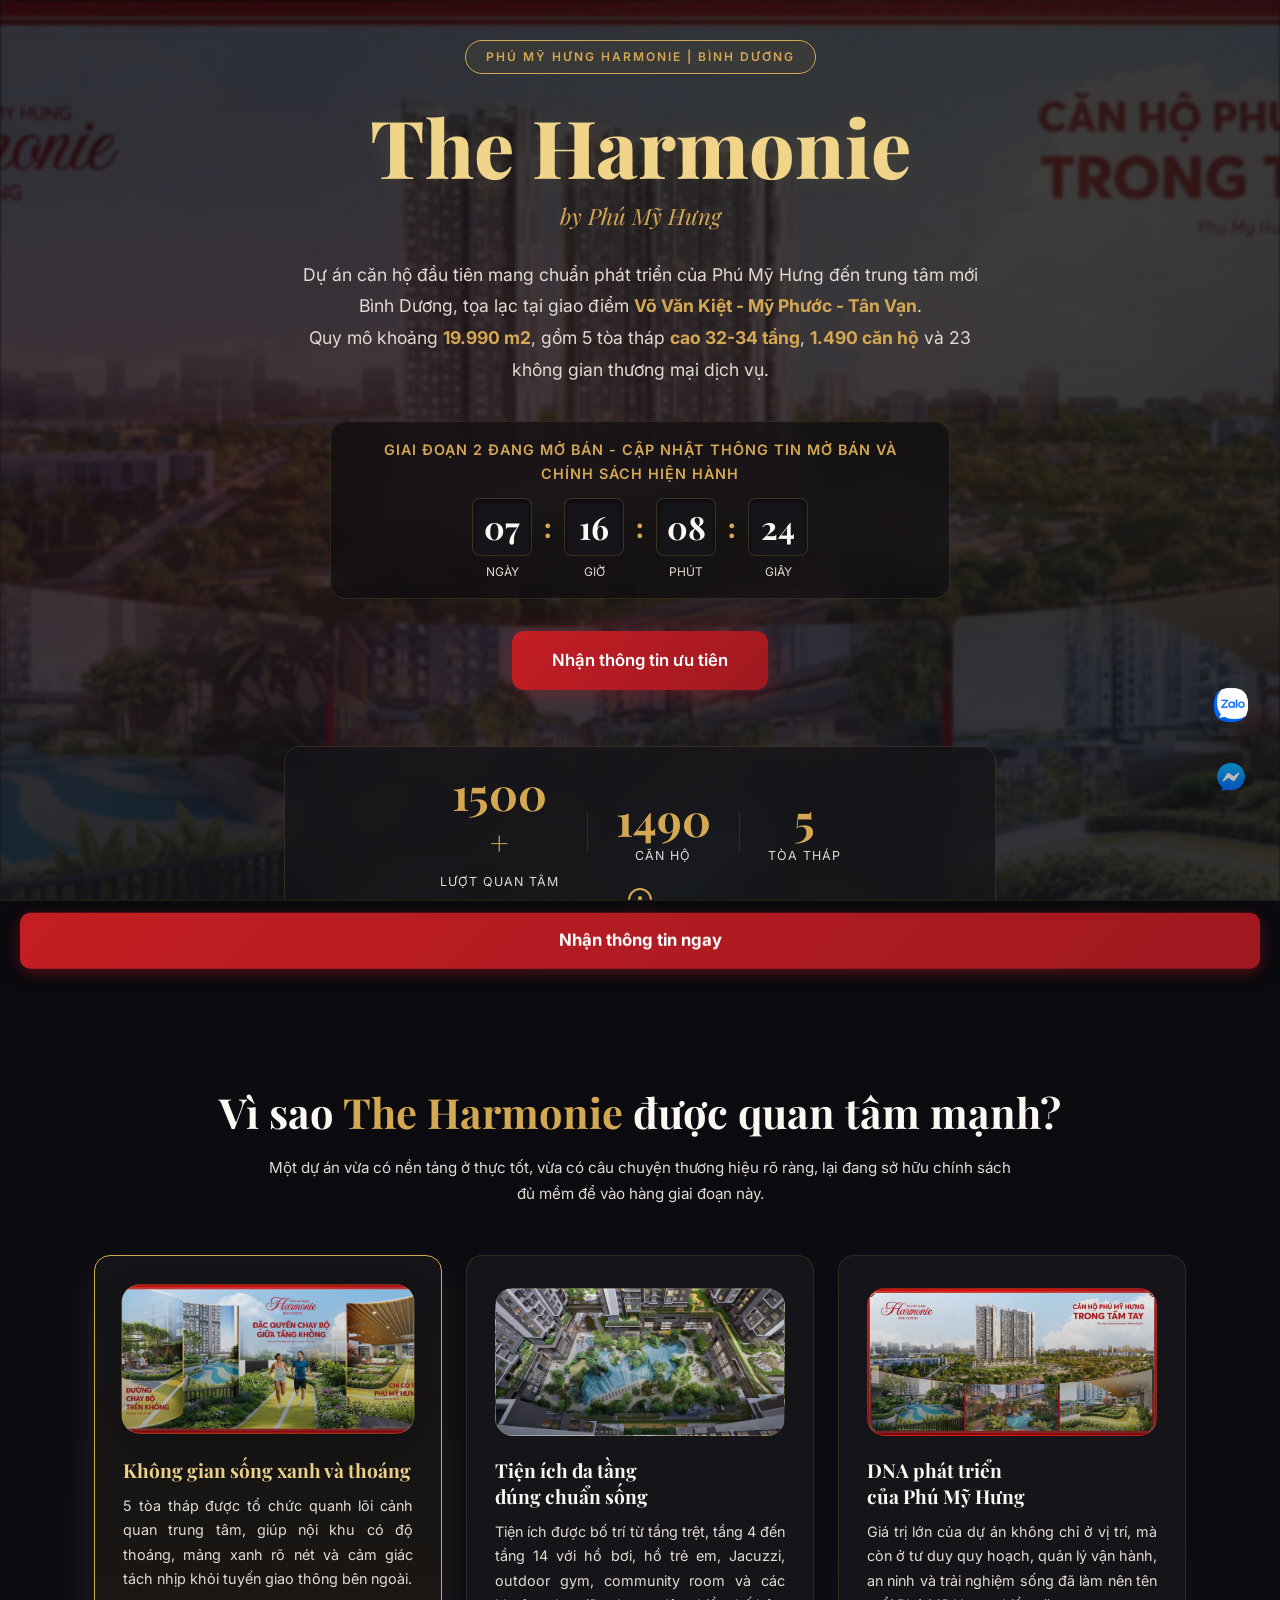
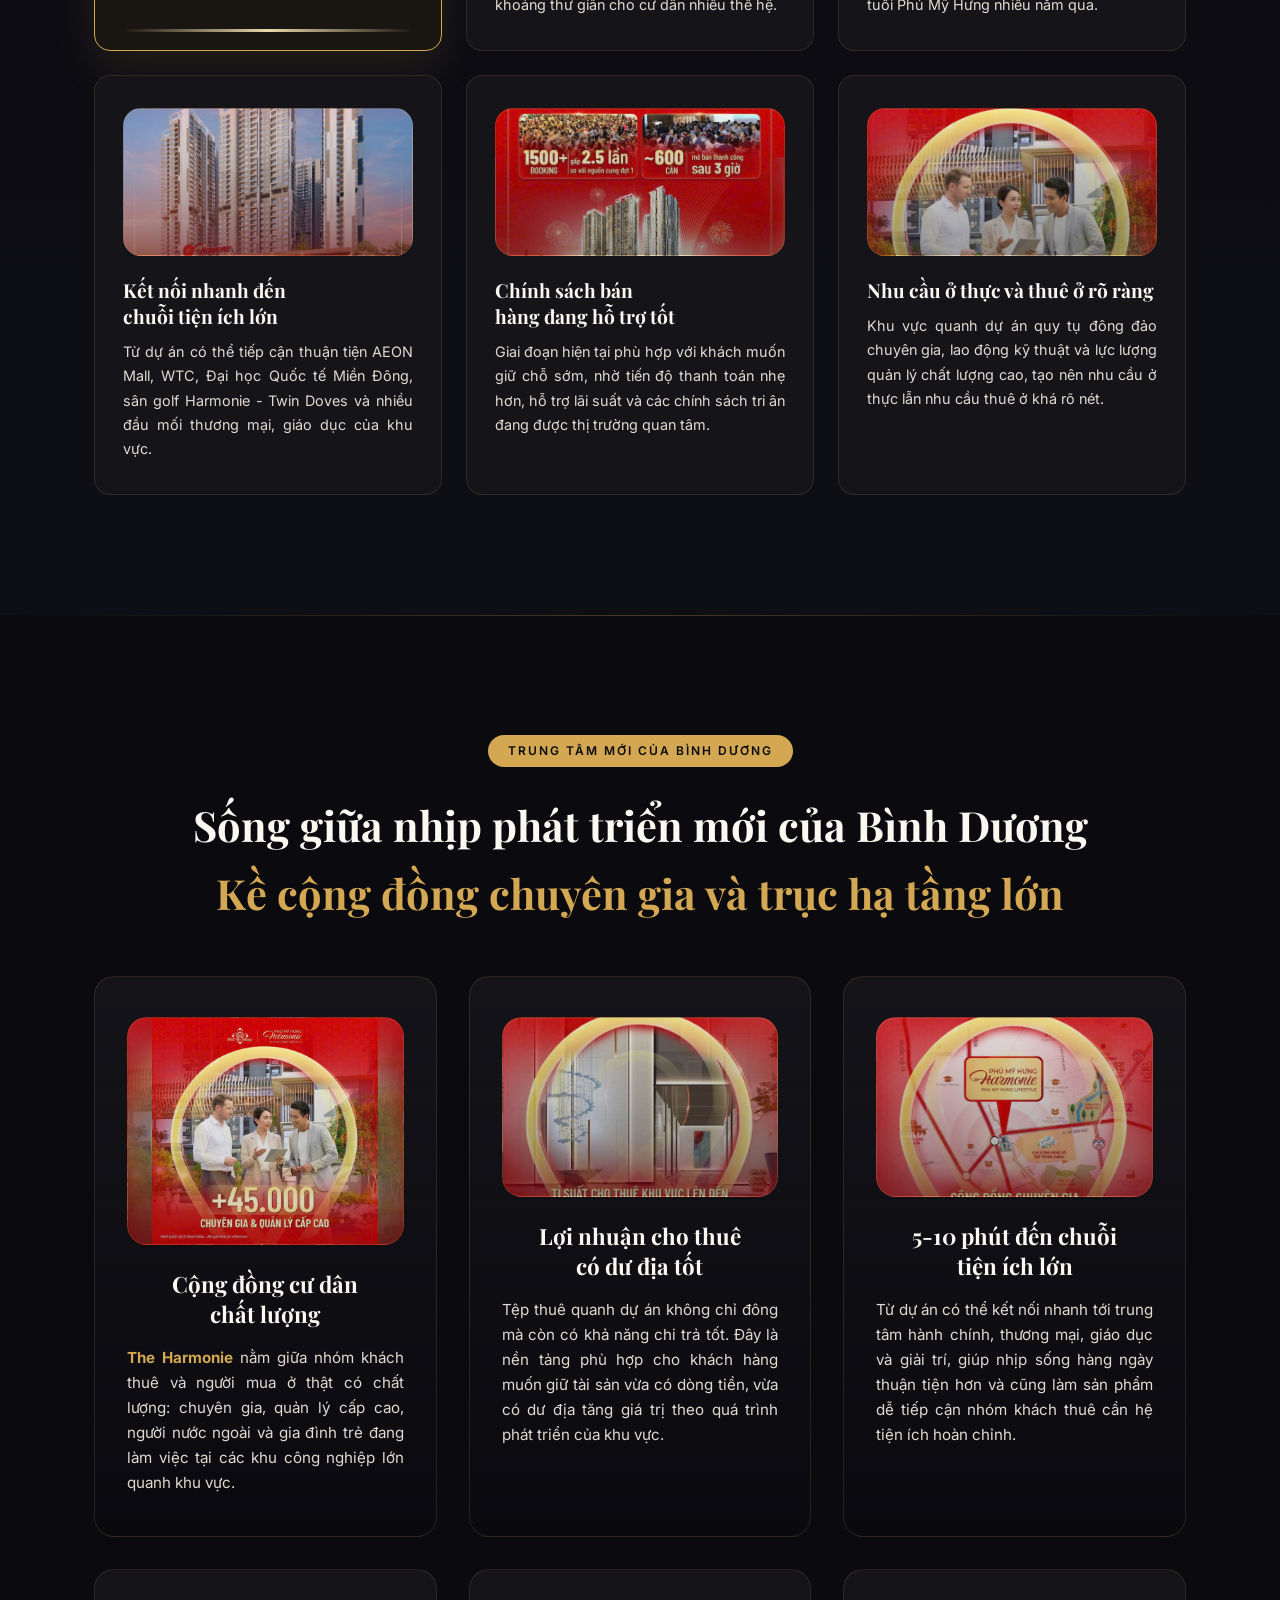
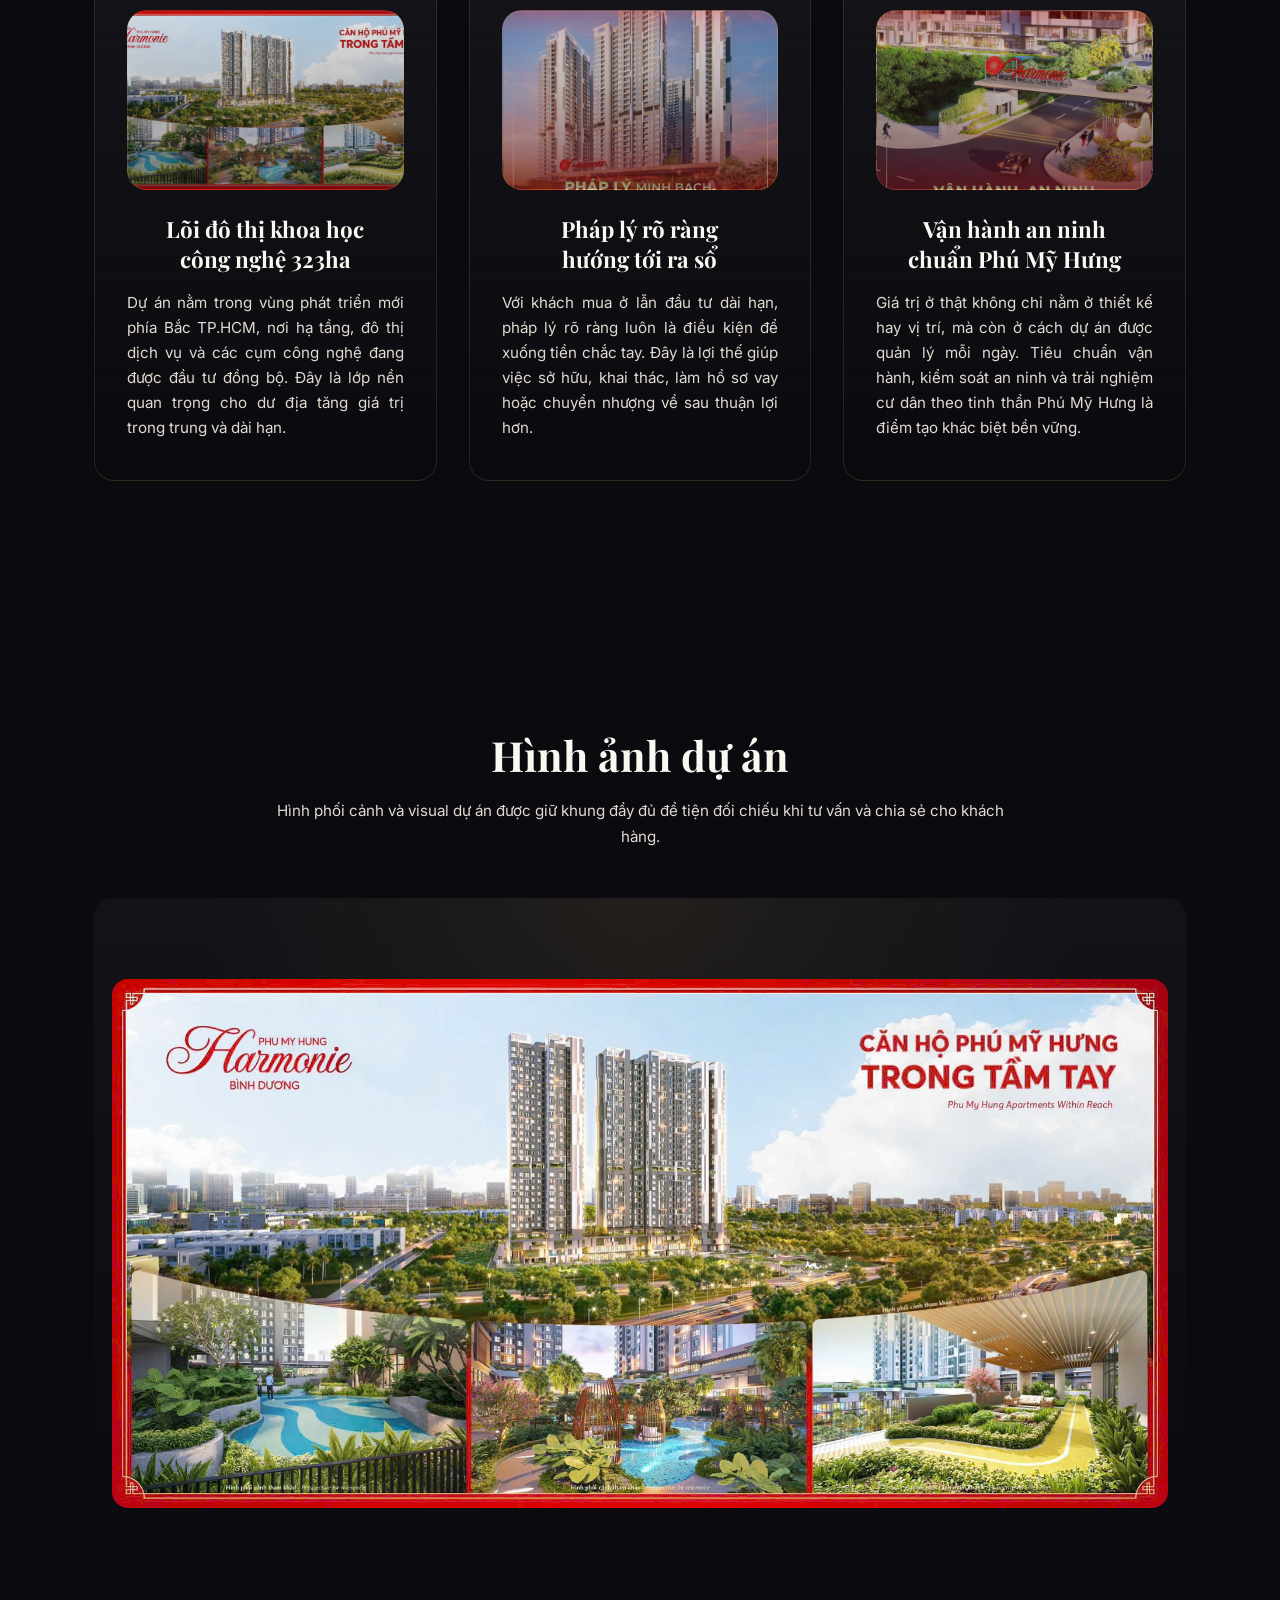
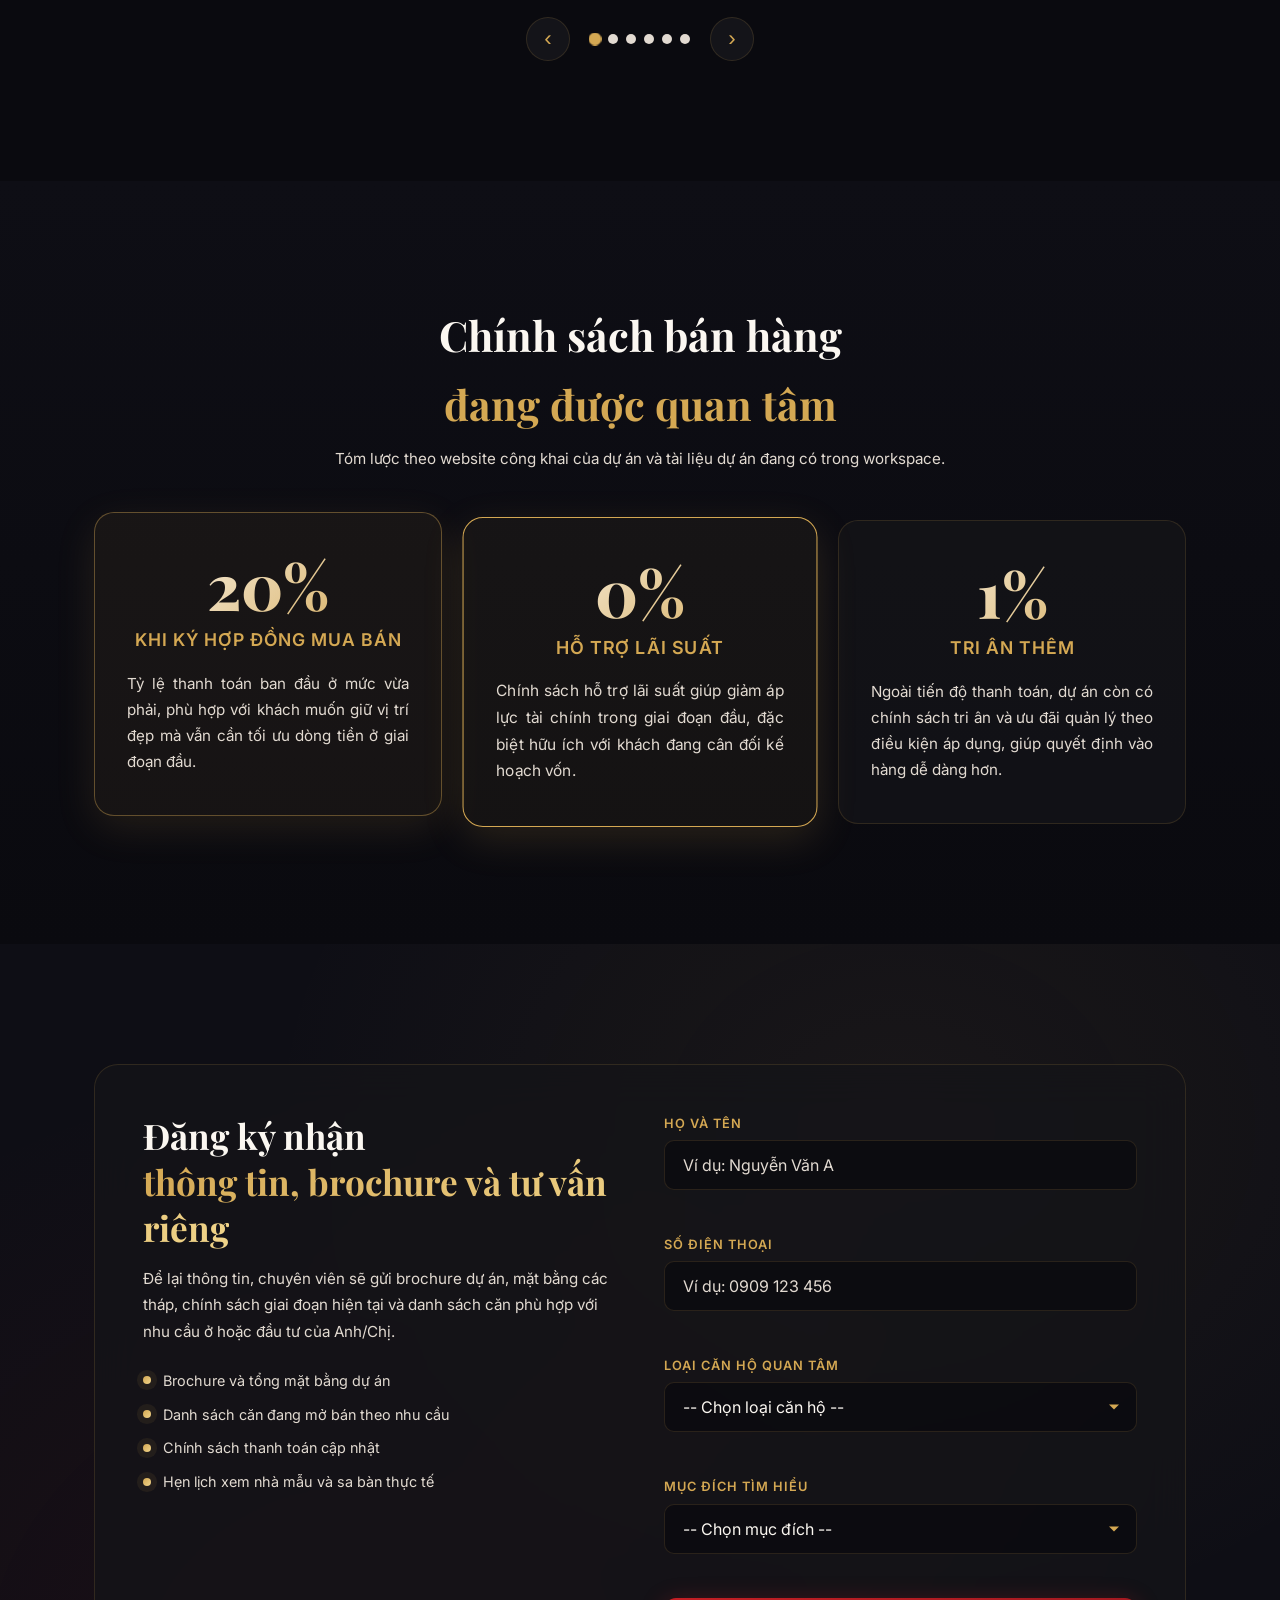
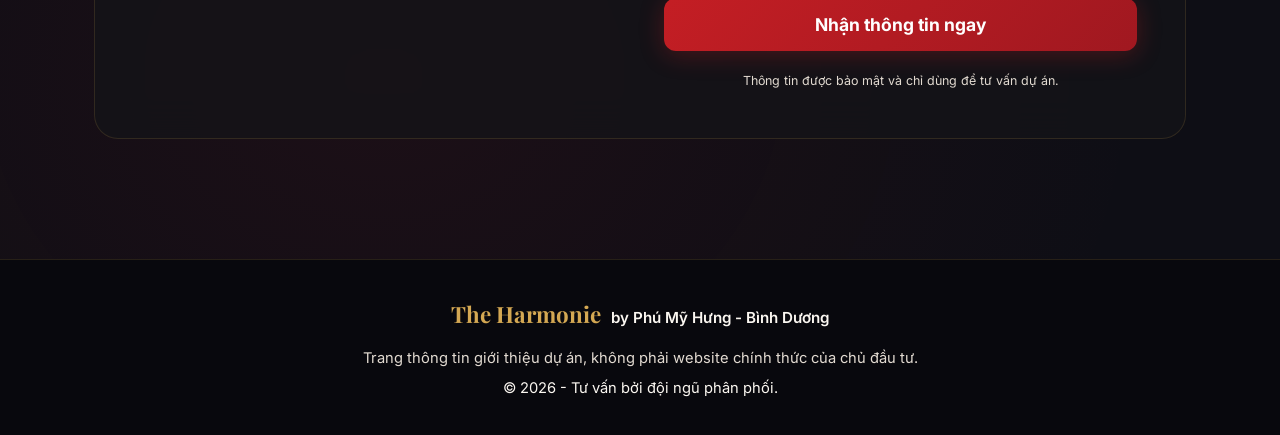
==== commit 0fc95b23: "Add files via upload" ====
--- a/index.html
+++ b/index.html
@@ -117,19 +117,34 @@
       <h2 class="section-title">Sống giữa nhịp phát triển mới của Bình Dương<br><span style="color: var(--c-gold)">Kề cộng đồng chuyên gia và trục hạ tầng lớn</span></h2>
       <div class="silicon-grid">
         <div class="silicon-card">
+          <div class="silicon-media silicon-media--community" style="--card-image: url('assets/project-images/12049856380016819155.jpg'); --card-position: center 60%;"></div>
+          <h3>Cộng đồng cư dân<br>chất lượng</h3>
+          <p><span class="brand-highlight">The Harmonie</span> nằm giữa nhóm khách thuê và người mua ở thật có chất lượng: chuyên gia, quản lý cấp cao, người nước ngoài và gia đình trẻ đang làm việc tại các khu công nghiệp lớn quanh khu vực.</p>
+        </div>
+        <div class="silicon-card">
+          <div class="silicon-media" style="--card-image: url('assets/project-images/12049856380016819157.jpg'); --card-position: center 44%;"></div>
+          <h3>Lợi nhuận cho thuê<br>có dư địa tốt</h3>
+          <p>Tệp thuê quanh dự án không chỉ đông mà còn có khả năng chi trả tốt. Đây là nền tảng phù hợp cho khách hàng muốn giữ tài sản vừa có dòng tiền, vừa có dư địa tăng giá trị theo quá trình phát triển của khu vực.</p>
+        </div>
+        <div class="silicon-card">
+          <div class="silicon-media" style="--card-image: url('assets/project-images/12049856380016819154.jpg'); --card-position: center 42%;"></div>
+          <h3>5-10 phút đến chuỗi<br>tiện ích lớn</h3>
+          <p>Từ dự án có thể kết nối nhanh tới trung tâm hành chính, thương mại, giáo dục và giải trí, giúp nhịp sống hàng ngày thuận tiện hơn và cũng làm sản phẩm dễ tiếp cận nhóm khách thuê cần hệ tiện ích hoàn chỉnh.</p>
+        </div>
+        <div class="silicon-card">
           <div class="silicon-media" style="--card-image: url('assets/project-images/456911589011082479636.jpg'); --card-position: center 38%;"></div>
           <h3>Lõi đô thị khoa học<br>công nghệ 323ha</h3>
-          <p>Dự án nằm trong vùng phát triển mới phía Bắc TP.HCM, nơi hạ tầng, đô thị dịch vụ và các cụm công nghệ đang được đầu tư đồng bộ, mở ra dư địa tăng giá trị dài hạn.</p>
-        </div>
-        <div class="silicon-card">
-          <div class="silicon-media silicon-media--community" style="--card-image: url('assets/project-images/12049856380016819155.jpg'); --card-position: center 60%;"></div>
-          <h3>Cộng đồng cư dân<br>chất lượng</h3>
-          <p><span class="brand-highlight">The Harmonie</span> phù hợp với nhóm khách hàng có nhu cầu sống tốt: chuyên gia, quản lý cấp cao, người nước ngoài và gia đình trẻ đang làm việc tại các khu công nghiệp lớn quanh khu vực.</p>
-        </div>
-        <div class="silicon-card">
-          <div class="silicon-media" style="--card-image: url('assets/project-images/12049856380016819154.jpg'); --card-position: center 42%;"></div>
-          <h3>5-10 phút đến chuỗi<br>tiện ích lớn</h3>
-          <p>Việc ở gần trung tâm hành chính, thương mại, giáo dục và giải trí giúp dự án hấp dẫn hơn với cả khách mua để ở lẫn khách tìm sản phẩm có khả năng khai thác thực tế.</p>
+          <p>Dự án nằm trong vùng phát triển mới phía Bắc TP.HCM, nơi hạ tầng, đô thị dịch vụ và các cụm công nghệ đang được đầu tư đồng bộ. Đây là lớp nền quan trọng cho dư địa tăng giá trị trong trung và dài hạn.</p>
+        </div>
+        <div class="silicon-card">
+          <div class="silicon-media" style="--card-image: url('assets/project-images/342115162067173374824.jpg'); --card-position: center 50%;"></div>
+          <h3>Pháp lý rõ ràng<br>hướng tới ra sổ</h3>
+          <p>Với khách mua ở lẫn đầu tư dài hạn, pháp lý rõ ràng luôn là điều kiện để xuống tiền chắc tay. Đây là lợi thế giúp việc sở hữu, khai thác, làm hồ sơ vay hoặc chuyển nhượng về sau thuận lợi hơn.</p>
+        </div>
+        <div class="silicon-card">
+          <div class="silicon-media" style="--card-image: url('assets/project-images/342115162067173374821.jpg'); --card-position: center 46%;"></div>
+          <h3>Vận hành an ninh<br>chuẩn Phú Mỹ Hưng</h3>
+          <p>Giá trị ở thật không chỉ nằm ở thiết kế hay vị trí, mà còn ở cách dự án được quản lý mỗi ngày. Tiêu chuẩn vận hành, kiểm soát an ninh và trải nghiệm cư dân theo tinh thần Phú Mỹ Hưng là điểm tạo khác biệt bền vững.</p>
         </div>
       </div>
     </div>
@@ -283,7 +298,8 @@
         <span class="footer-logo">The Harmonie</span>
         <span class="footer-tagline">by Phú Mỹ Hưng - Bình Dương</span>
       </div>
-      <p class="footer-note">Trang thông tin giới thiệu dự án, không phải website chính thức của chủ đầu tư.<br>&copy; 2026 - Tư vấn bởi đội ngũ phân phối.</p>
+      <p class="footer-note">Trang thông tin giới thiệu dự án, không phải website chính thức của chủ đầu tư.</p>
+      <p class="footer-copy">&copy; 2026 - Tư vấn bởi đội ngũ phân phối.</p>
     </div>
   </footer>
 
--- a/style.css
+++ b/style.css
@@ -280,6 +280,7 @@
 .metric-highlight {
   color: var(--c-gold);
   font-weight: 700;
+  white-space: nowrap;
 }
 
 /* ===== BUTTONS ===== */
@@ -422,6 +423,9 @@
   color: var(--c-text);
   font-size: 0.95rem;
   margin-bottom: 48px;
+  max-width: 760px;
+  margin-inline: auto;
+  line-height: 1.72;
 }
 
 /* ===== HIGHLIGHTS ===== */
@@ -535,12 +539,16 @@
   font-size: 1.2rem;
   color: var(--c-white);
   margin-bottom: 10px;
+  line-height: 1.35;
+  text-wrap: balance;
 }
 
 .highlight-card p {
   font-size: 0.9rem;
   color: var(--c-text);
   line-height: 1.7;
+  text-align: justify;
+  text-align-last: left;
 }
 
 /* ===== GALLERY ===== */
@@ -701,6 +709,7 @@
   color: var(--c-text);
   font-size: 0.95rem;
   margin-bottom: 24px;
+  line-height: 1.72;
 }
 
 .form-desc strong {
@@ -850,6 +859,7 @@
   font-size: 0.78rem;
   color: var(--c-text);
   text-align: center;
+  line-height: 1.6;
 }
 
 /* ===== SUCCESS OVERLAY ===== */
@@ -876,8 +886,8 @@
   border-radius: 20px;
   padding: 48px 40px;
   text-align: center;
-  max-width: 420px;
-  width: min(100%, 420px);
+  max-width: 460px;
+  width: min(100%, 460px);
   animation: scaleIn 0.4s cubic-bezier(0.34, 1.56, 0.64, 1);
 }
 
@@ -902,20 +912,25 @@
 
 .success-card h3 {
   font-family: var(--ff-display);
-  font-size: 1.6rem;
+  font-size: clamp(1.45rem, 3vw, 1.8rem);
   color: var(--c-gold);
   margin-bottom: 12px;
+  line-height: 1.28;
+  text-wrap: balance;
 }
 
 .success-card p {
   color: var(--c-text);
   margin-bottom: 8px;
+  line-height: 1.6;
+  text-wrap: pretty;
 }
 
 .success-sub {
   color: var(--c-text) !important;
-  font-size: 0.85rem;
+  font-size: clamp(0.82rem, 2.2vw, 0.92rem);
   margin-bottom: 24px !important;
+  white-space: nowrap;
 }
 
 /* ===== COUNTDOWN TIMER ===== */
@@ -1095,12 +1110,15 @@
   font-size: 1.4rem;
   color: var(--c-white);
   margin-bottom: 16px;
-  line-height: 1.4;
+  line-height: 1.34;
+  text-wrap: balance;
 }
 
 .silicon-card p {
   color: var(--c-text);
   font-size: 0.95rem;
+  text-align: justify;
+  text-align-last: left;
 }
 
 /* ===== FINANCIAL POLICY ===== */
@@ -1164,6 +1182,9 @@
 .finance-card p {
   font-size: 0.95rem;
   color: var(--c-text);
+  text-align: justify;
+  text-align-last: left;
+  line-height: 1.72;
 }
 
 .highlight-finance {
@@ -1317,7 +1338,12 @@
 }
 
 .footer-brand {
-  margin-bottom: 12px;
+  margin-bottom: 14px;
+  display: inline-flex;
+  align-items: baseline;
+  justify-content: center;
+  gap: 10px;
+  flex-wrap: wrap;
 }
 
 .footer-logo {
@@ -1328,15 +1354,26 @@
 }
 
 .footer-tagline {
-  font-size: 0.85rem;
-  color: var(--c-text-muted);
-  margin-left: 8px;
+  font-size: 0.95rem;
+  color: var(--c-white);
+  font-weight: 600;
 }
 
 .footer-note {
-  font-size: 0.78rem;
+  font-size: 0.92rem;
   color: var(--c-text);
-  line-height: 1.7;
+  line-height: 1.6;
+  margin-bottom: 6px;
+  max-width: 720px;
+  margin-inline: auto;
+}
+
+.footer-copy {
+  font-size: 0.92rem;
+  color: var(--c-white);
+  line-height: 1.5;
+  max-width: 720px;
+  margin-inline: auto;
 }
 
 /* ===== RESPONSIVE ===== */
@@ -1455,6 +1492,27 @@
     background-size: cover;
     background-position: var(--card-position, center 60%);
   }
+
+  .footer {
+    padding: 30px 0 34px;
+  }
+
+  .footer-brand {
+    flex-direction: column;
+    gap: 4px;
+  }
+
+  .footer-logo {
+    font-size: 1.55rem;
+  }
+
+  .footer-tagline,
+  .footer-note,
+  .footer-copy {
+    font-size: 0.9rem;
+    max-width: 560px;
+    margin-inline: auto;
+  }
 }
 
 @media (max-width: 480px) {
@@ -1503,6 +1561,44 @@
     border-radius: 22px;
   }
 
+  .success-card {
+    width: min(100%, 430px);
+    padding: 34px 22px;
+  }
+
+  .success-card h3 {
+    font-size: 1.42rem;
+    line-height: 1.28;
+    text-wrap: balance;
+  }
+
+  .success-card p {
+    font-size: 0.98rem;
+    line-height: 1.58;
+  }
+
+  .success-sub {
+    font-size: 0.8rem;
+    margin-bottom: 20px !important;
+  }
+
+  .footer {
+    padding: 28px 0 32px;
+  }
+
+  .footer-logo {
+    font-size: 1.42rem;
+  }
+
+  .footer-tagline,
+  .footer-note,
+  .footer-copy {
+    font-size: 0.84rem;
+    line-height: 1.5;
+    max-width: 320px;
+    margin-inline: auto;
+  }
+
   .exit-card h3 {
     font-size: 1.75rem;
   }
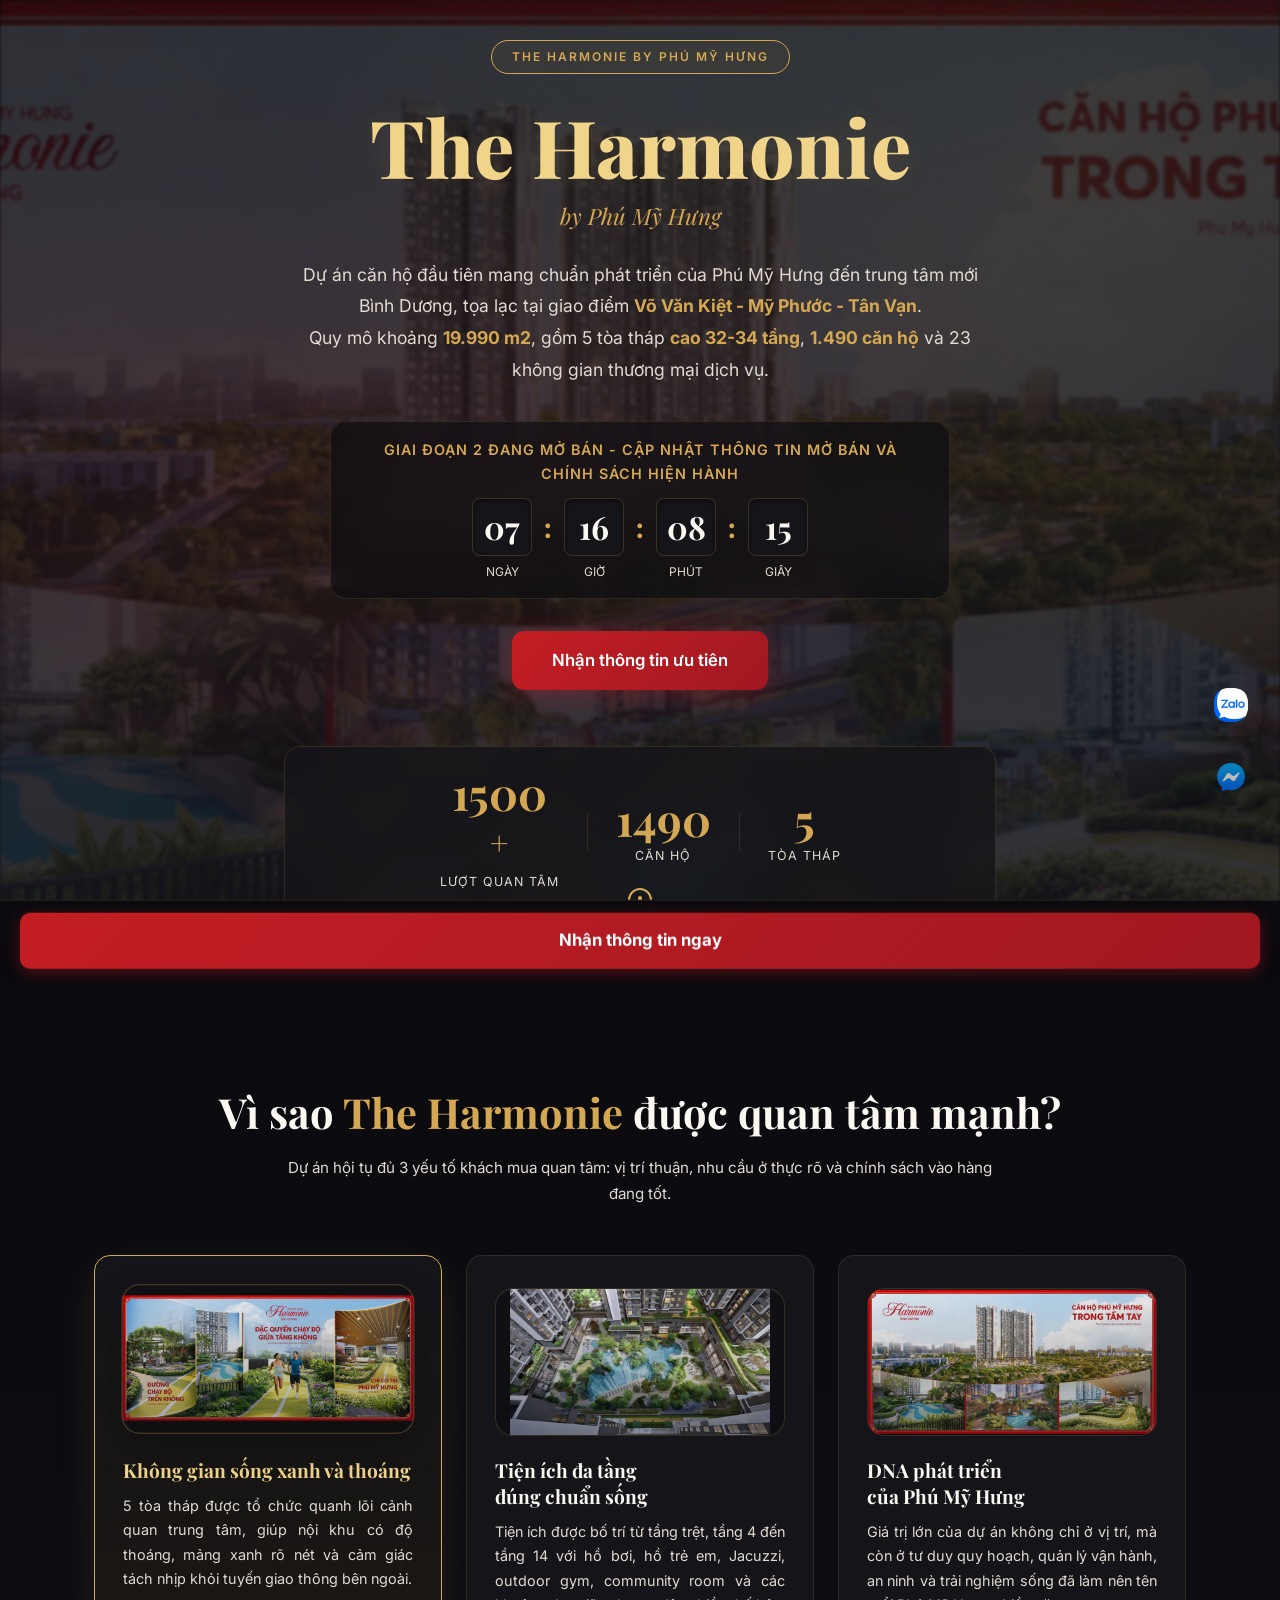
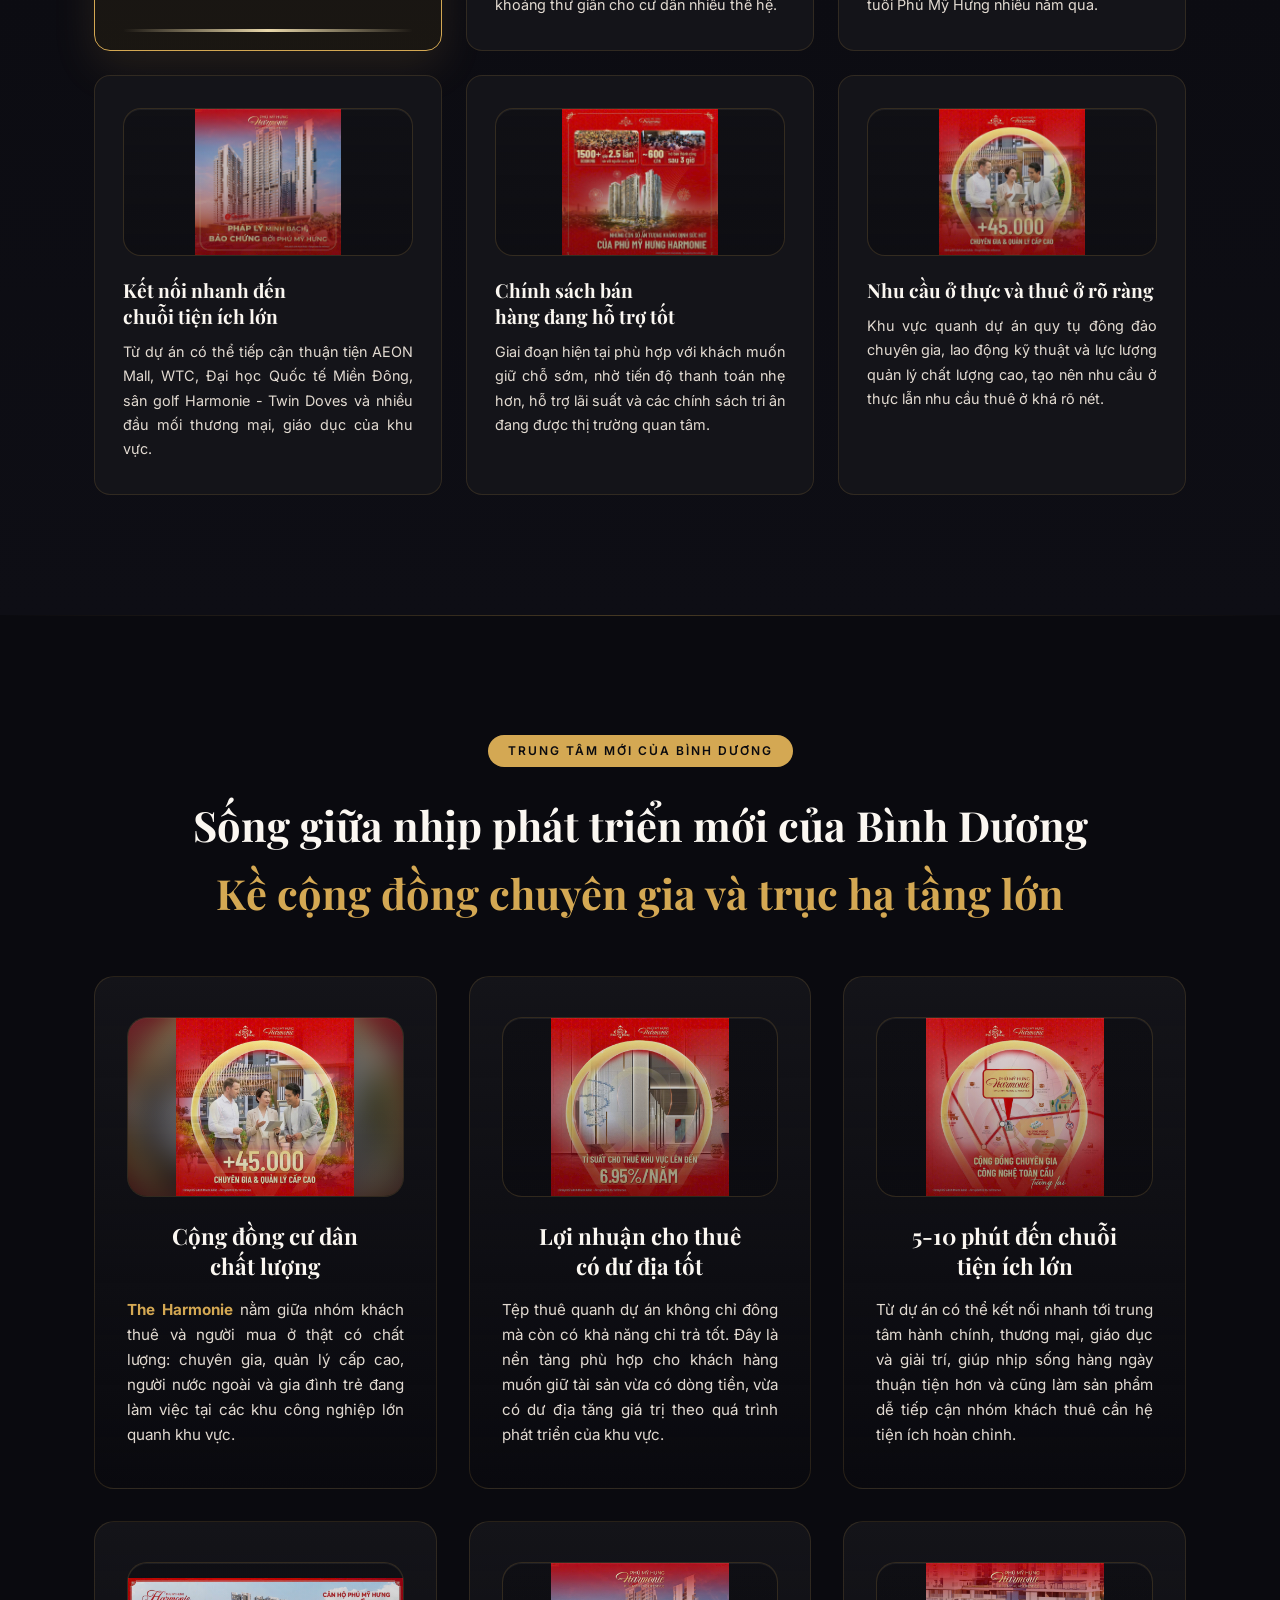
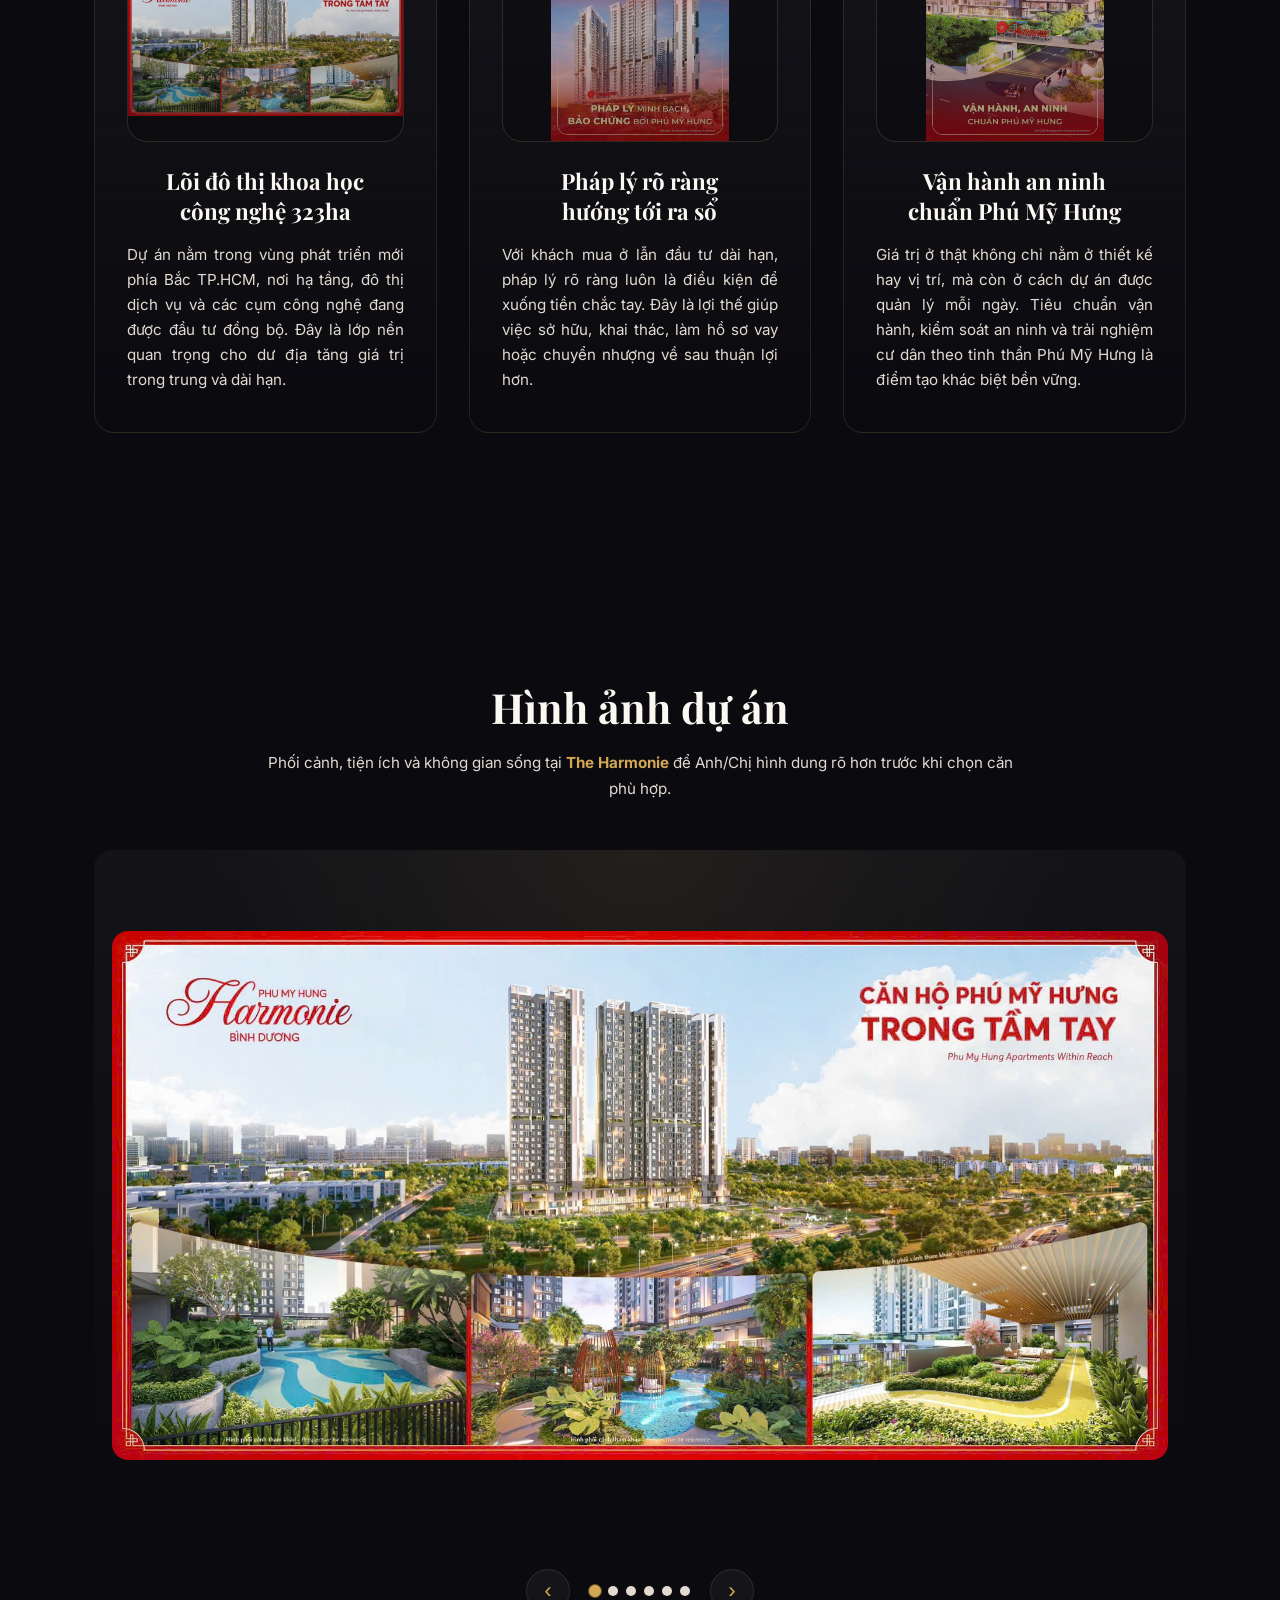
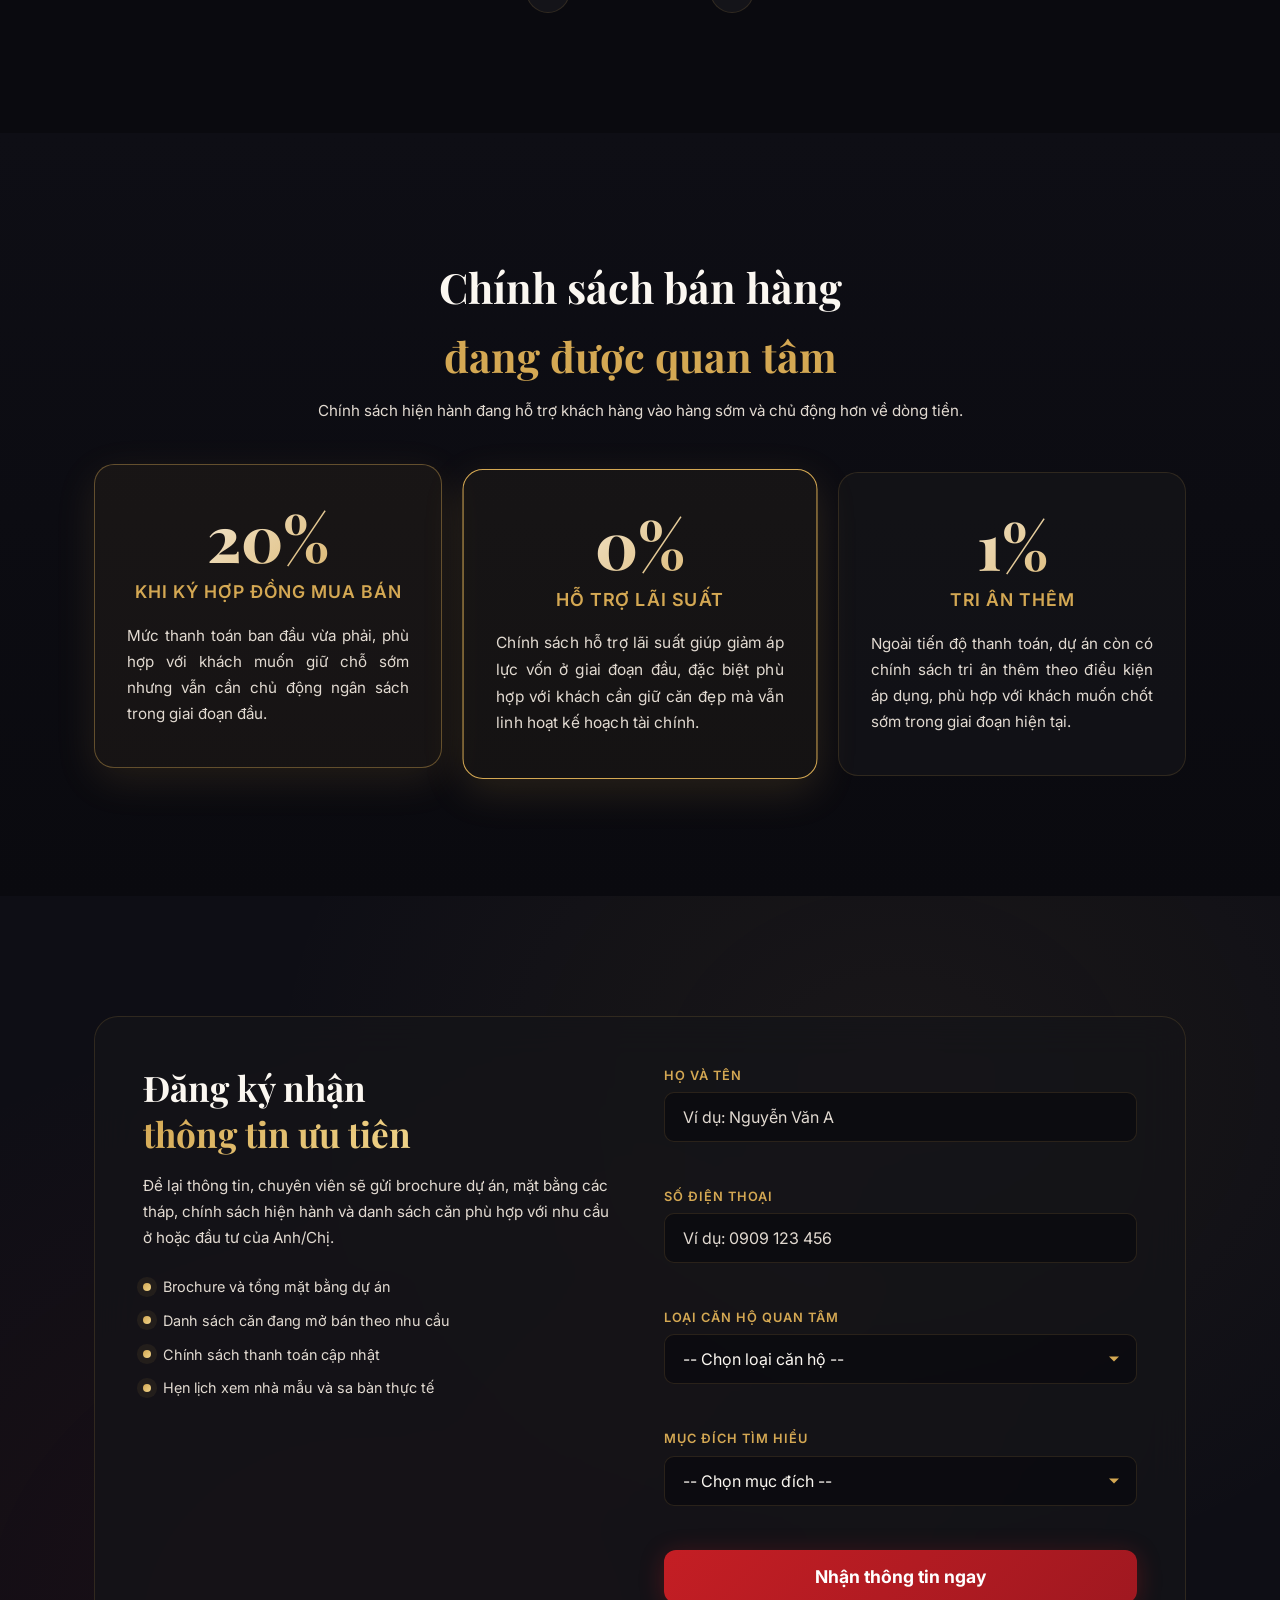
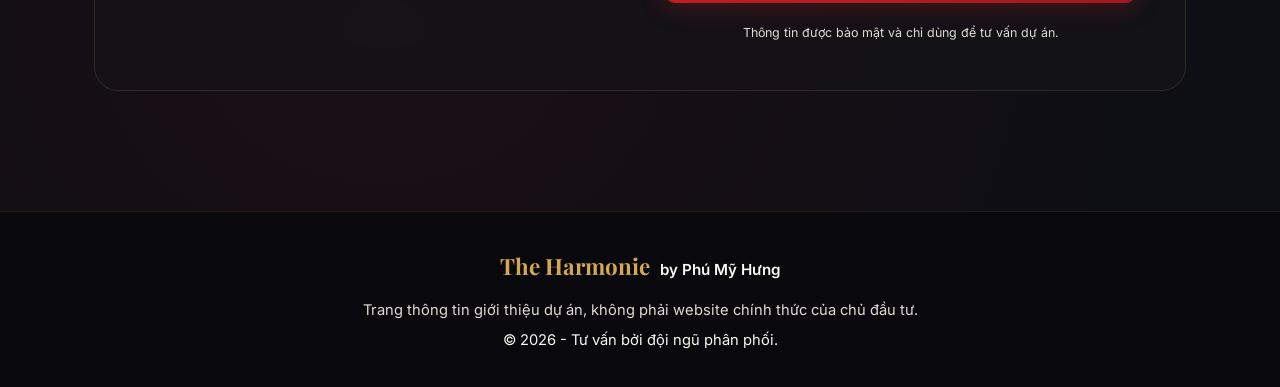
==== commit 77bbc887: "Add files via upload" ====
--- a/index.html
+++ b/index.html
@@ -3,8 +3,8 @@
 <head>
   <meta charset="UTF-8">
   <meta name="viewport" content="width=device-width, initial-scale=1.0">
-  <title>The Harmonie by Phú Mỹ Hưng Bình Dương | 1.490 căn hộ, 5 tòa tháp, 23 không gian thương mại dịch vụ</title>
-  <meta name="description" content="The Harmonie by Phú Mỹ Hưng tại phường Chánh Hiệp, Bình Dương. Quy mô 19.990 m2, gồm 5 tòa tháp cao 32-34 tầng, 1.490 căn hộ và 23 không gian thương mại dịch vụ cùng chính sách bán hàng cập nhật.">
+  <title>The Harmonie by Phú Mỹ Hưng | Dự án căn hộ tại Bình Dương</title>
+  <meta name="description" content="The Harmonie by Phú Mỹ Hưng là dự án căn hộ tại Bình Dương. Quy mô 19.990 m2, gồm 5 tòa tháp cao 32-34 tầng, 1.490 căn hộ và 23 không gian thương mại dịch vụ cùng chính sách bán hàng hiện hành.">
   <link rel="preconnect" href="https://fonts.googleapis.com">
   <link rel="preconnect" href="https://fonts.gstatic.com" crossorigin>
   <link href="https://fonts.googleapis.com/css2?family=Playfair+Display:wght@400;600;700;800&family=Inter:wght@300;400;500;600;700&display=swap" rel="stylesheet">
@@ -24,7 +24,7 @@
     <div class="hero-overlay"></div>
     <div class="hero-particles" id="particles"></div>
     <div class="hero-content">
-      <div class="hero-badge">PHÚ MỸ HƯNG HARMONIE | BÌNH DƯƠNG</div>
+      <div class="hero-badge">THE HARMONIE BY PHÚ MỸ HƯNG</div>
       <h1 class="hero-title">
         <span class="title-accent">The Harmonie</span>
         <span class="title-sub">by Phú Mỹ Hưng</span>
@@ -75,7 +75,7 @@
   <section id="highlights" class="highlights">
     <div class="container">
       <h2 class="section-title">Vì sao <span class="brand-highlight">The Harmonie</span> được quan tâm mạnh?</h2>
-      <p class="section-subtitle">Một dự án vừa có nền tảng ở thực tốt, vừa có câu chuyện thương hiệu rõ ràng, lại đang sở hữu chính sách đủ mềm để vào hàng giai đoạn này.</p>
+      <p class="section-subtitle">Dự án hội tụ đủ 3 yếu tố khách mua quan tâm: vị trí thuận, nhu cầu ở thực rõ và chính sách vào hàng đang tốt.</p>
       <div class="highlights-grid">
         <div class="highlight-card" data-aos="up" data-highlight-card tabindex="0" style="--delay: 0">
           <div class="card-media" style="--card-image: url('assets/project-images/456911589011082479637.jpg'); --card-position: center 44%;"></div>
@@ -153,7 +153,7 @@
   <section id="gallery" class="gallery">
     <div class="container">
       <h2 class="section-title">Hình ảnh dự án</h2>
-      <p class="section-subtitle">Hình phối cảnh và visual dự án được giữ khung đầy đủ để tiện đối chiếu khi tư vấn và chia sẻ cho khách hàng.</p>
+      <p class="section-subtitle">Phối cảnh, tiện ích và không gian sống tại <span class="brand-highlight">The Harmonie</span> để Anh/Chị hình dung rõ hơn trước khi chọn căn phù hợp.</p>
       <div class="gallery-viewport">
         <div class="gallery-track" id="galleryTrack">
           <div class="gallery-slide">
@@ -187,22 +187,22 @@
   <section id="finance" class="finance-section">
     <div class="container">
       <h2 class="section-title">Chính sách bán hàng<br><span style="color: var(--c-gold)">đang được quan tâm</span></h2>
-      <p class="section-subtitle">Tóm lược theo website công khai của dự án và tài liệu dự án đang có trong workspace.</p>
+      <p class="section-subtitle">Chính sách hiện hành đang hỗ trợ khách hàng vào hàng sớm và chủ động hơn về dòng tiền.</p>
       <div class="finance-grid">
         <div class="finance-card" tabindex="0" data-policy-card>
           <div class="finance-number">20%</div>
           <div class="finance-label">Khi ký hợp đồng mua bán</div>
-          <p>Tỷ lệ thanh toán ban đầu ở mức vừa phải, phù hợp với khách muốn giữ vị trí đẹp mà vẫn cần tối ưu dòng tiền ở giai đoạn đầu.</p>
+          <p>Mức thanh toán ban đầu vừa phải, phù hợp với khách muốn giữ chỗ sớm nhưng vẫn cần chủ động ngân sách trong giai đoạn đầu.</p>
         </div>
         <div class="finance-card highlight-finance is-active" tabindex="0" data-policy-card>
           <div class="finance-number">0%</div>
           <div class="finance-label">Hỗ trợ lãi suất</div>
-          <p>Chính sách hỗ trợ lãi suất giúp giảm áp lực tài chính trong giai đoạn đầu, đặc biệt hữu ích với khách đang cân đối kế hoạch vốn.</p>
+          <p>Chính sách hỗ trợ lãi suất giúp giảm áp lực vốn ở giai đoạn đầu, đặc biệt phù hợp với khách cần giữ căn đẹp mà vẫn linh hoạt kế hoạch tài chính.</p>
         </div>
         <div class="finance-card" tabindex="0" data-policy-card>
           <div class="finance-number">1%</div>
           <div class="finance-label">Tri ân thêm</div>
-          <p>Ngoài tiến độ thanh toán, dự án còn có chính sách tri ân và ưu đãi quản lý theo điều kiện áp dụng, giúp quyết định vào hàng dễ dàng hơn.</p>
+          <p>Ngoài tiến độ thanh toán, dự án còn có chính sách tri ân thêm theo điều kiện áp dụng, phù hợp với khách muốn chốt sớm trong giai đoạn hiện tại.</p>
         </div>
       </div>
     </div>
@@ -212,8 +212,8 @@
     <div class="container">
       <div class="form-wrapper">
         <div class="form-info">
-          <h2 class="form-title">Đăng ký nhận<br><span class="accent">thông tin, brochure và tư vấn riêng</span></h2>
-          <p class="form-desc">Để lại thông tin, chuyên viên sẽ gửi brochure dự án, mặt bằng các tháp, chính sách giai đoạn hiện tại và danh sách căn phù hợp với nhu cầu ở hoặc đầu tư của Anh/Chị.</p>
+          <h2 class="form-title">Đăng ký nhận<br><span class="accent">thông tin ưu tiên</span></h2>
+          <p class="form-desc">Để lại thông tin, chuyên viên sẽ gửi brochure dự án, mặt bằng các tháp, chính sách hiện hành và danh sách căn phù hợp với nhu cầu ở hoặc đầu tư của Anh/Chị.</p>
           <div class="form-benefits">
             <div class="benefit">Brochure và tổng mặt bằng dự án</div>
             <div class="benefit">Danh sách căn đang mở bán theo nhu cầu</div>
@@ -296,7 +296,7 @@
     <div class="container">
       <div class="footer-brand">
         <span class="footer-logo">The Harmonie</span>
-        <span class="footer-tagline">by Phú Mỹ Hưng - Bình Dương</span>
+        <span class="footer-tagline">by Phú Mỹ Hưng</span>
       </div>
       <p class="footer-note">Trang thông tin giới thiệu dự án, không phải website chính thức của chủ đầu tư.</p>
       <p class="footer-copy">&copy; 2026 - Tư vấn bởi đội ngũ phân phối.</p>
--- a/style.css
+++ b/style.css
@@ -426,6 +426,7 @@
   max-width: 760px;
   margin-inline: auto;
   line-height: 1.72;
+  text-wrap: pretty;
 }
 
 /* ===== HIGHLIGHTS ===== */
@@ -486,7 +487,8 @@
 
 .highlight-card:hover,
 .highlight-card:focus-visible,
-.highlight-card.is-active {
+.highlight-card.is-active,
+.highlight-card.is-inview {
   border-color: var(--c-gold);
   transform: translateY(-8px);
   box-shadow: 0 16px 44px rgba(212, 168, 83, 0.12);
@@ -495,14 +497,16 @@
 
 .highlight-card:hover::after,
 .highlight-card:focus-visible::after,
-.highlight-card.is-active::after {
+.highlight-card.is-active::after,
+.highlight-card.is-inview::after {
   opacity: 1;
   transform: scaleX(1);
 }
 
 .highlight-card.is-active .card-media,
 .highlight-card:hover .card-media,
-.highlight-card:focus-visible .card-media {
+.highlight-card:focus-visible .card-media,
+.highlight-card.is-inview .card-media {
   transform: translateY(-3px) scale(1.01);
   border-color: rgba(212, 168, 83, 0.34);
   box-shadow: 0 14px 34px rgba(0, 0, 0, 0.22);
@@ -510,13 +514,15 @@
 
 .highlight-card.is-active h3,
 .highlight-card:hover h3,
-.highlight-card:focus-visible h3 {
+.highlight-card:focus-visible h3,
+.highlight-card.is-inview h3 {
   color: var(--c-gold-light);
 }
 
 .highlight-card.is-active p,
 .highlight-card:hover p,
-.highlight-card:focus-visible p {
+.highlight-card:focus-visible p,
+.highlight-card.is-inview p {
   color: rgba(244, 240, 233, 0.9);
 }
 
@@ -528,8 +534,10 @@
   background-image:
     linear-gradient(180deg, rgba(10, 10, 15, 0.04), rgba(10, 10, 15, 0.38)),
     var(--card-image);
-  background-size: cover;
+  background-size: contain;
+  background-repeat: no-repeat;
   background-position: var(--card-position, center);
+  background-color: rgba(10, 10, 15, 0.26);
   box-shadow: inset 0 1px 0 rgba(255, 255, 255, 0.06);
   transition: var(--transition);
 }
@@ -1057,6 +1065,13 @@
   border-color: rgba(212, 168, 83, 0.4);
 }
 
+.silicon-card.is-inview {
+  transform: translateY(-8px);
+  border-color: rgba(212, 168, 83, 0.4);
+  box-shadow: 0 14px 38px rgba(212, 168, 83, 0.1);
+  background: linear-gradient(180deg, rgba(20, 20, 25, 1), rgba(28, 24, 18, 0.92));
+}
+
 .silicon-media {
   height: 180px;
   margin-bottom: 24px;
@@ -1065,13 +1080,16 @@
   background-image:
     linear-gradient(180deg, rgba(10, 10, 15, 0.08), rgba(10, 10, 15, 0.42)),
     var(--card-image);
-  background-size: cover;
+  background-size: contain;
+  background-repeat: no-repeat;
   background-position: var(--card-position, center);
+  background-color: rgba(10, 10, 15, 0.26);
   box-shadow: inset 0 1px 0 rgba(255, 255, 255, 0.06);
+  transition: var(--transition);
 }
 
 .silicon-media--community {
-  height: 228px;
+  height: 180px;
   background-color: rgba(10, 10, 15, 0.08);
   position: relative;
   overflow: hidden;
@@ -1114,6 +1132,16 @@
   text-wrap: balance;
 }
 
+.silicon-card.is-inview .silicon-media {
+  transform: translateY(-3px) scale(1.01);
+  border-color: rgba(212, 168, 83, 0.34);
+  box-shadow: 0 14px 34px rgba(0, 0, 0, 0.22);
+}
+
+.silicon-card.is-inview h3 {
+  color: var(--c-gold-light);
+}
+
 .silicon-card p {
   color: var(--c-text);
   font-size: 0.95rem;
@@ -1152,7 +1180,8 @@
 
 .finance-card:hover,
 .finance-card:focus-visible,
-.finance-card.is-active {
+.finance-card.is-active,
+.finance-card.is-inview {
   transform: translateY(-8px);
   border-color: rgba(212, 168, 83, 0.4);
   box-shadow: 0 12px 40px rgba(212, 168, 83, 0.12);
@@ -1195,6 +1224,10 @@
 }
 
 .finance-card.is-active {
+  background: rgba(212, 168, 83, 0.06);
+}
+
+.finance-card.is-inview {
   background: rgba(212, 168, 83, 0.06);
 }
 
@@ -1436,6 +1469,17 @@
   .finance-grid {
     grid-template-columns: 1fr;
   }
+
+  .hero-desc,
+  .section-subtitle {
+    text-align: justify;
+    text-align-last: left;
+  }
+
+  .hero-desc {
+    font-size: 1.02rem;
+    line-height: 1.74;
+  }
   
   .gallery-slide {
     min-height: 260px;
@@ -1488,9 +1532,20 @@
   }
 
   .silicon-media--community {
-    height: 208px;
-    background-size: cover;
+    height: 168px;
+    background-size: contain;
     background-position: var(--card-position, center 60%);
+  }
+
+  .highlight-card h3,
+  .silicon-card h3,
+  .form-title {
+    text-align: center;
+  }
+
+  .form-desc {
+    text-align: justify;
+    text-align-last: left;
   }
 
   .footer {
@@ -1599,6 +1654,24 @@
     margin-inline: auto;
   }
 
+  .section-subtitle {
+    font-size: 0.92rem;
+    margin-bottom: 38px;
+  }
+
+  .highlight-card h3,
+  .silicon-card h3 {
+    font-size: 1.22rem;
+    line-height: 1.32;
+  }
+
+  .finance-card p,
+  .highlight-card p,
+  .silicon-card p {
+    font-size: 0.98rem;
+    line-height: 1.65;
+  }
+
   .exit-card h3 {
     font-size: 1.75rem;
   }
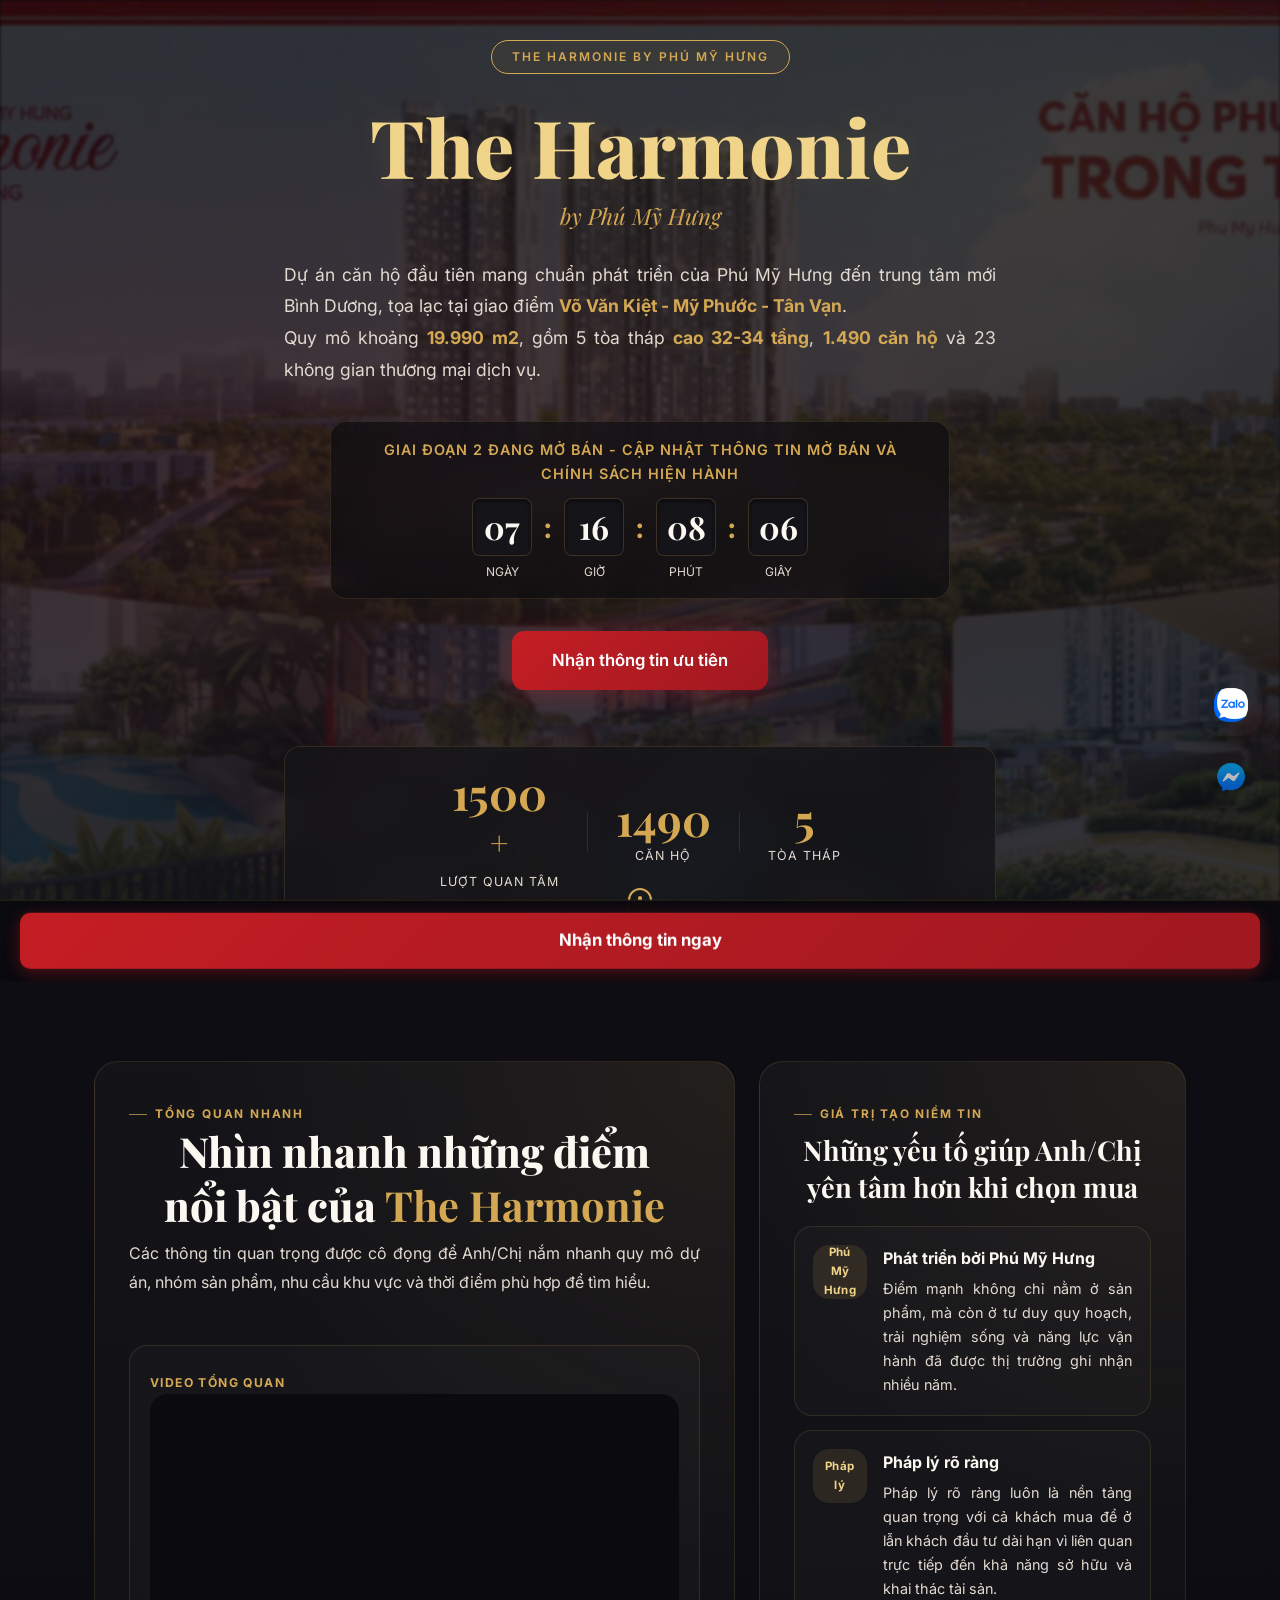
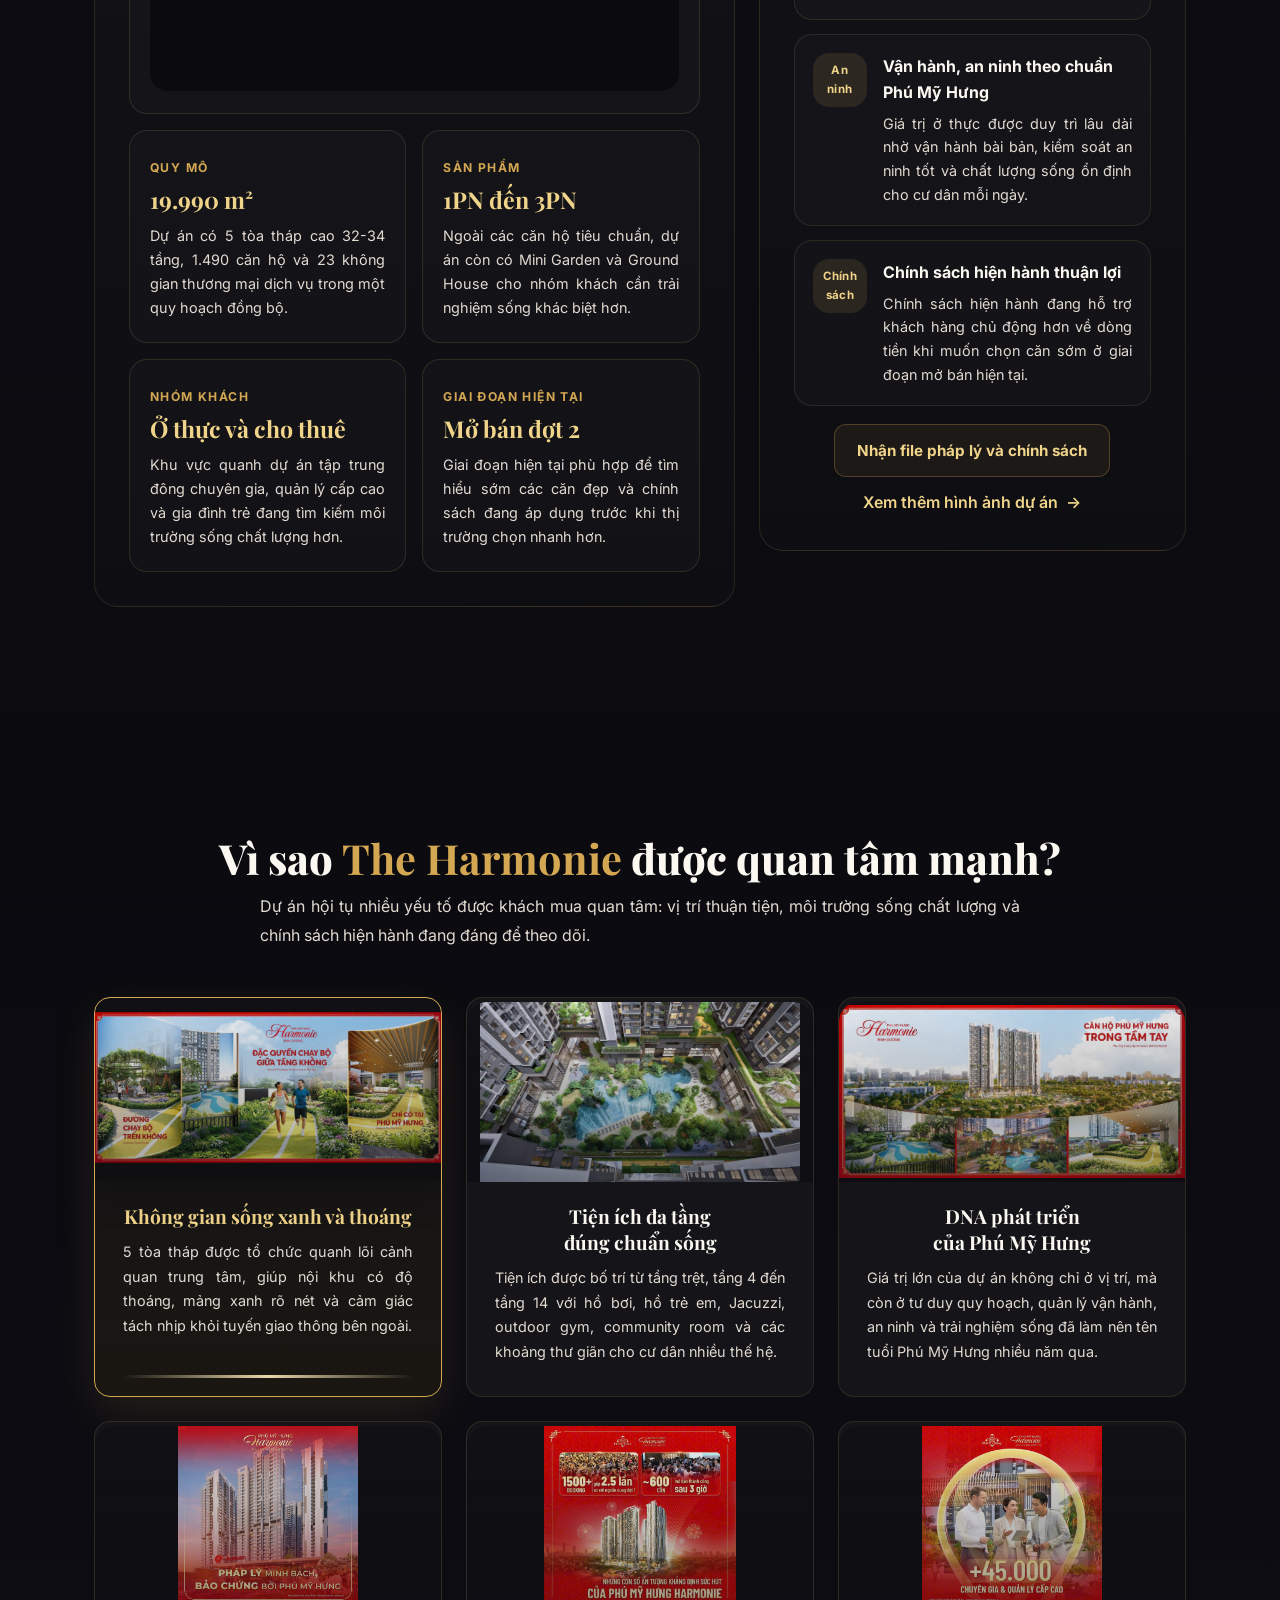
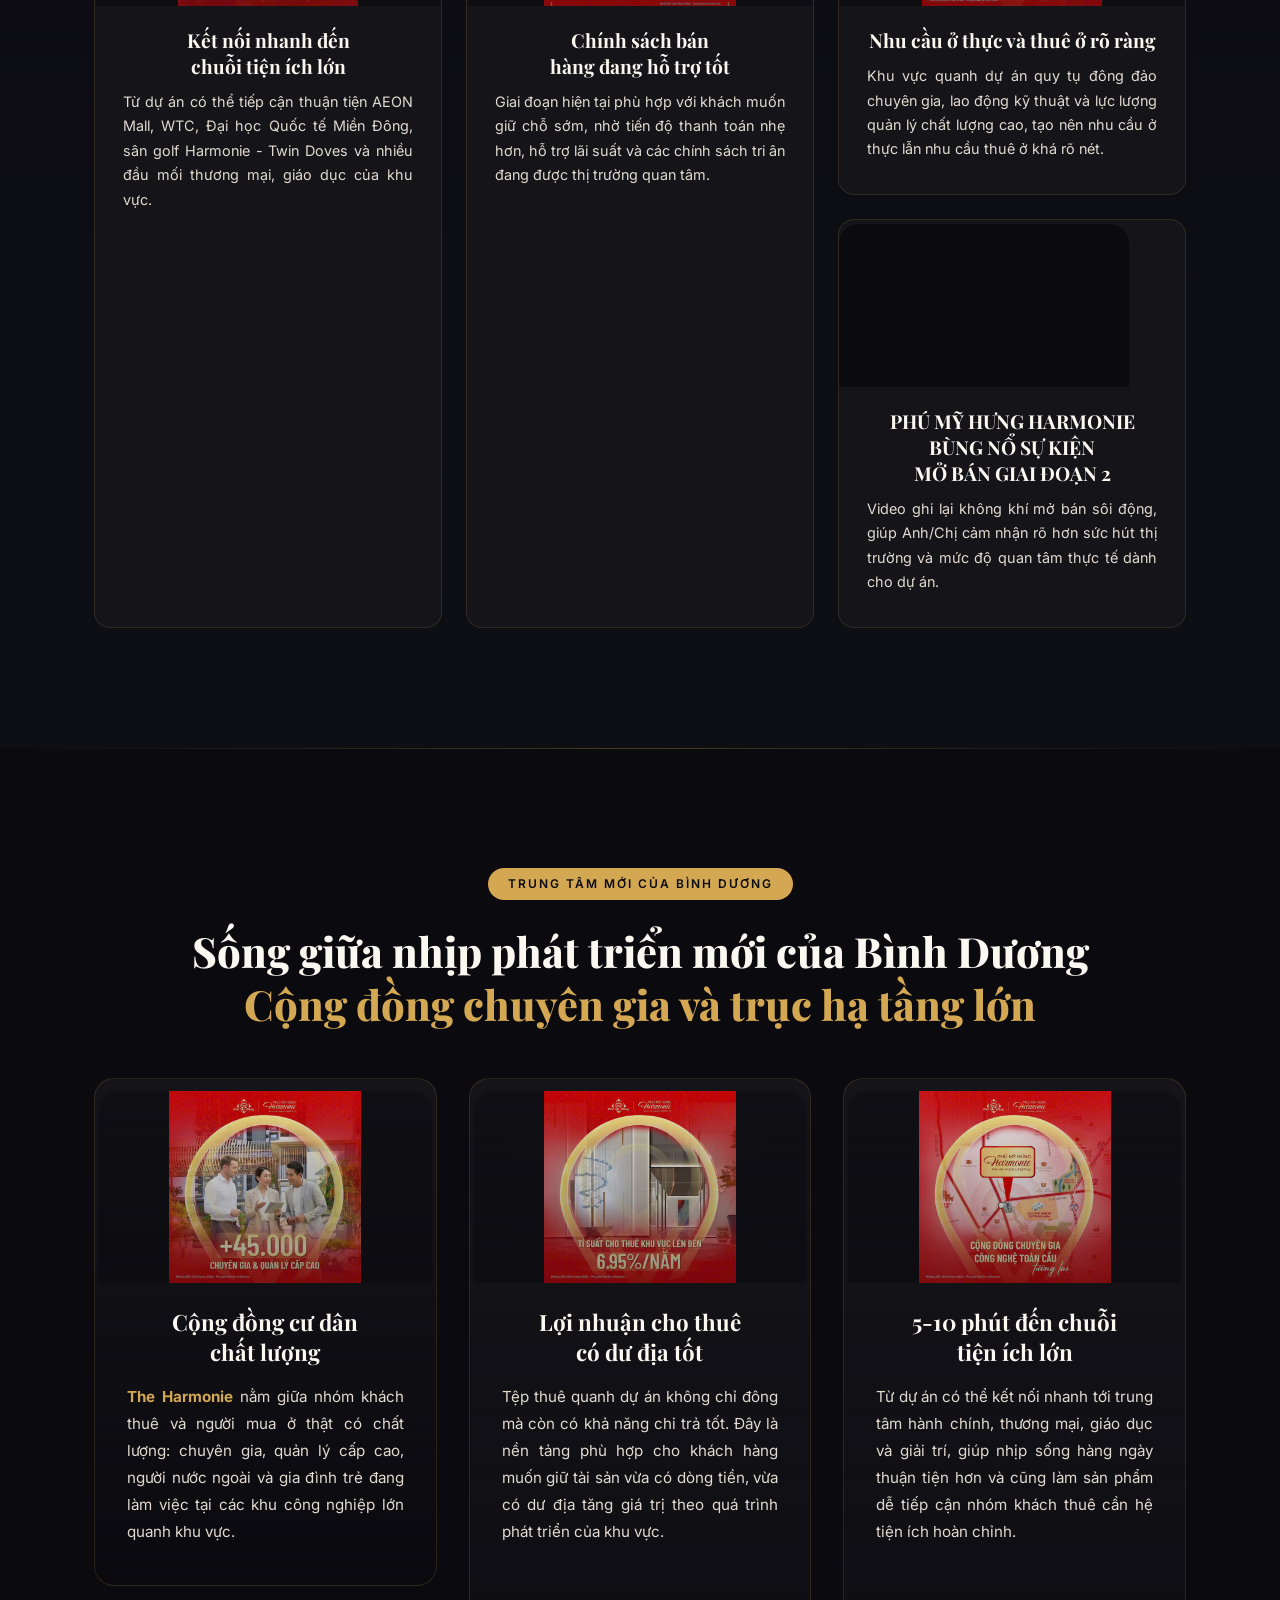
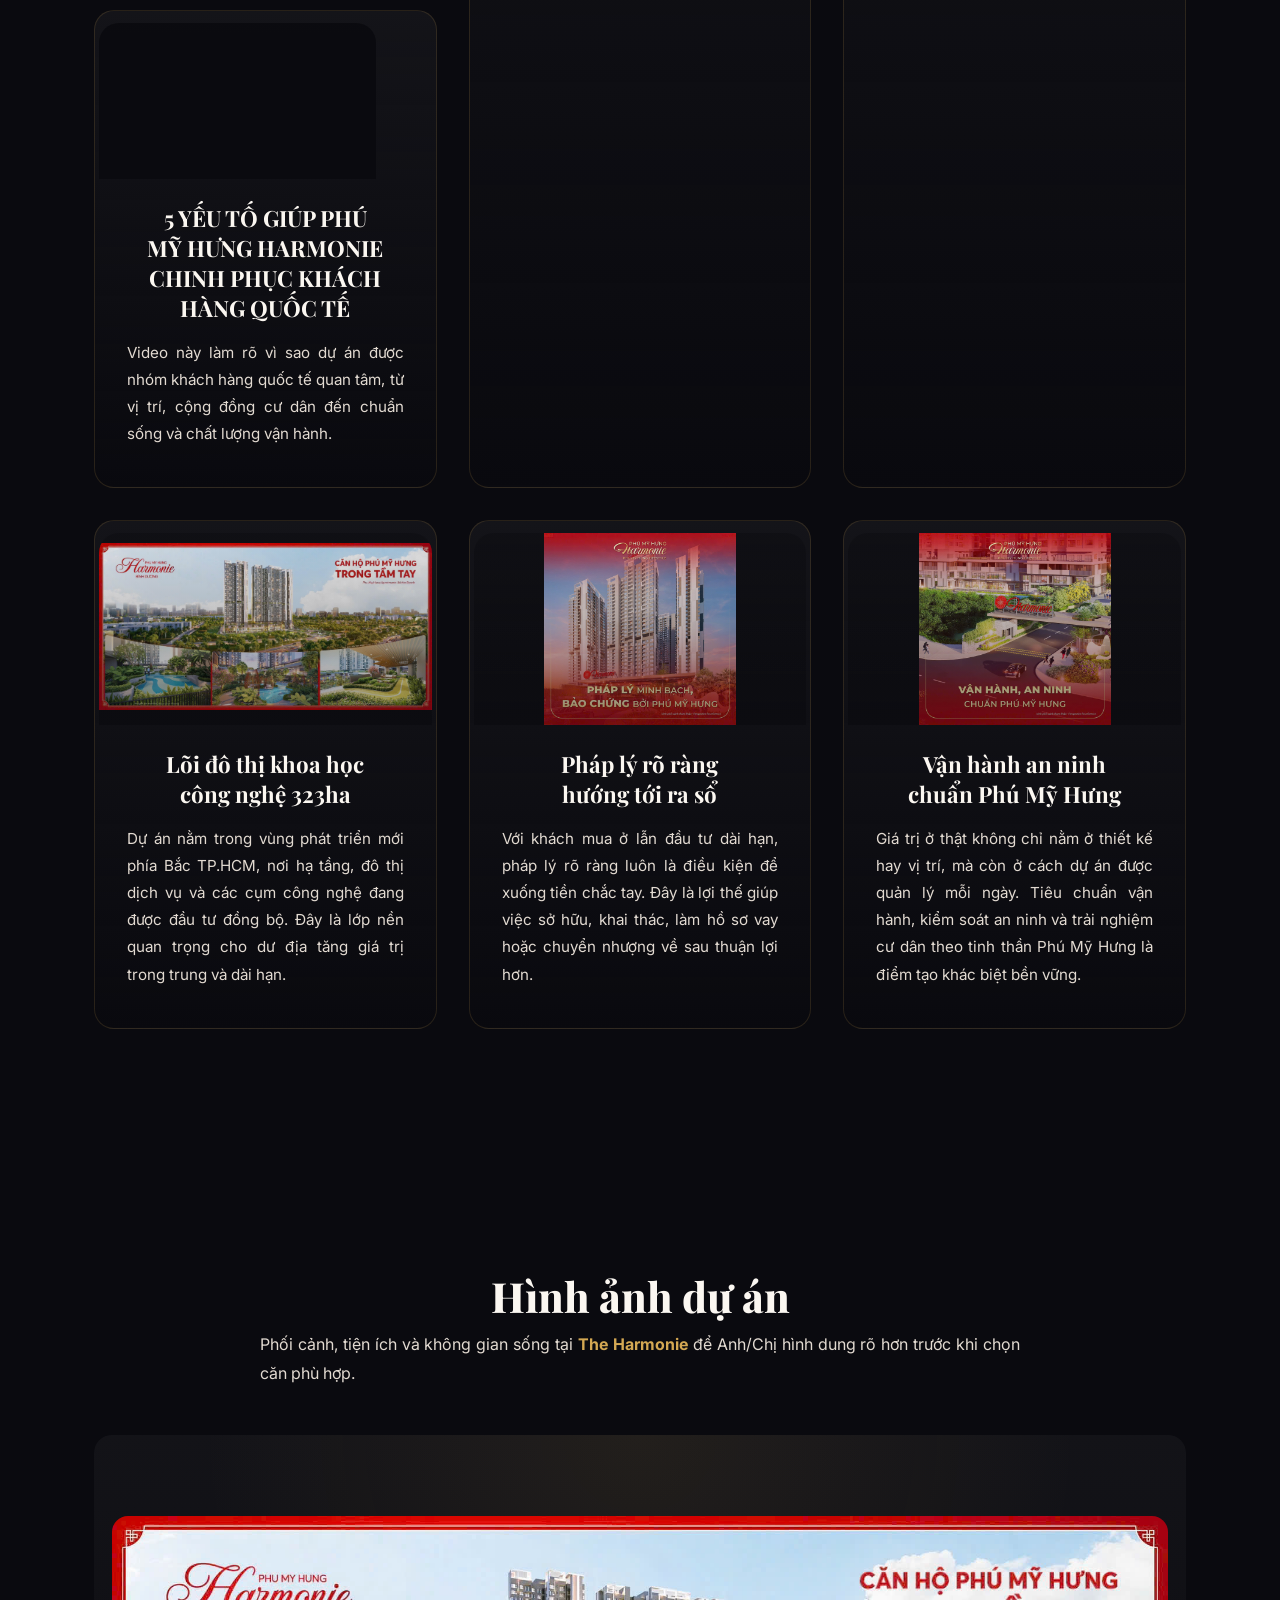
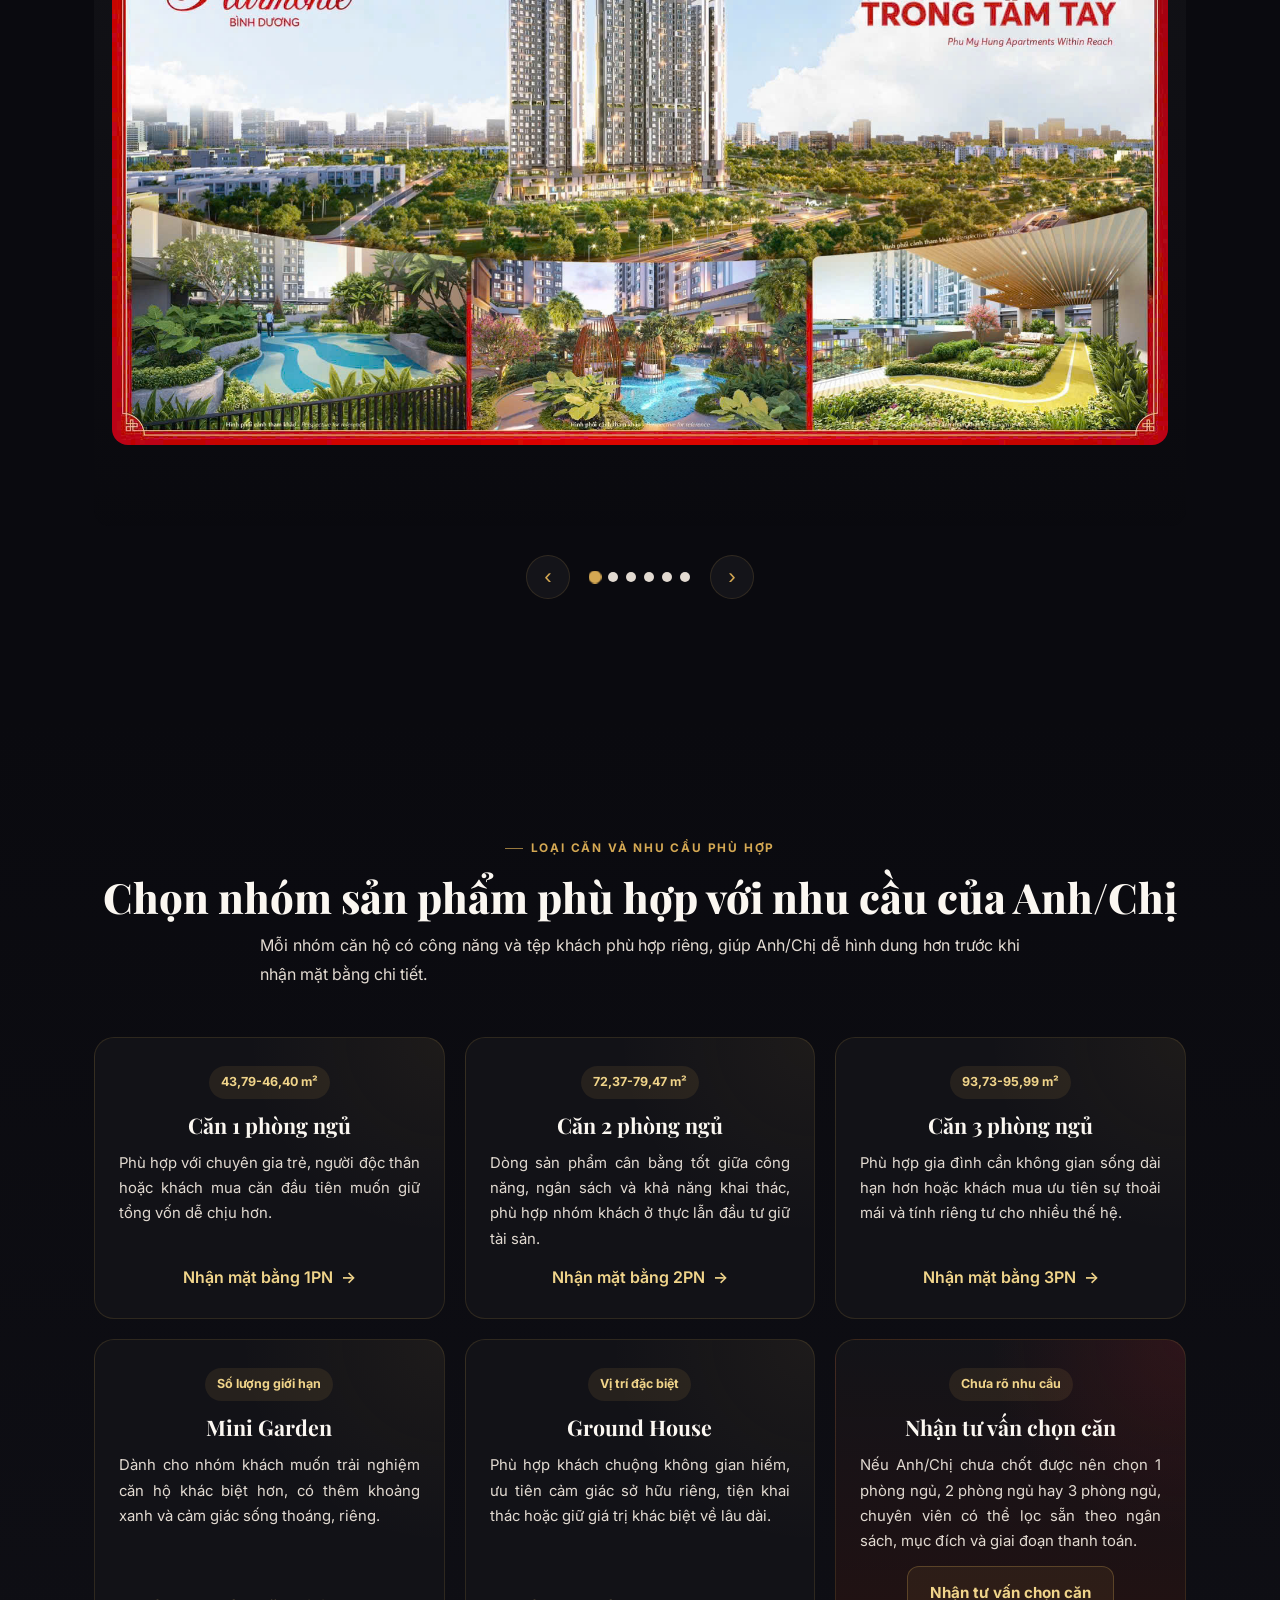
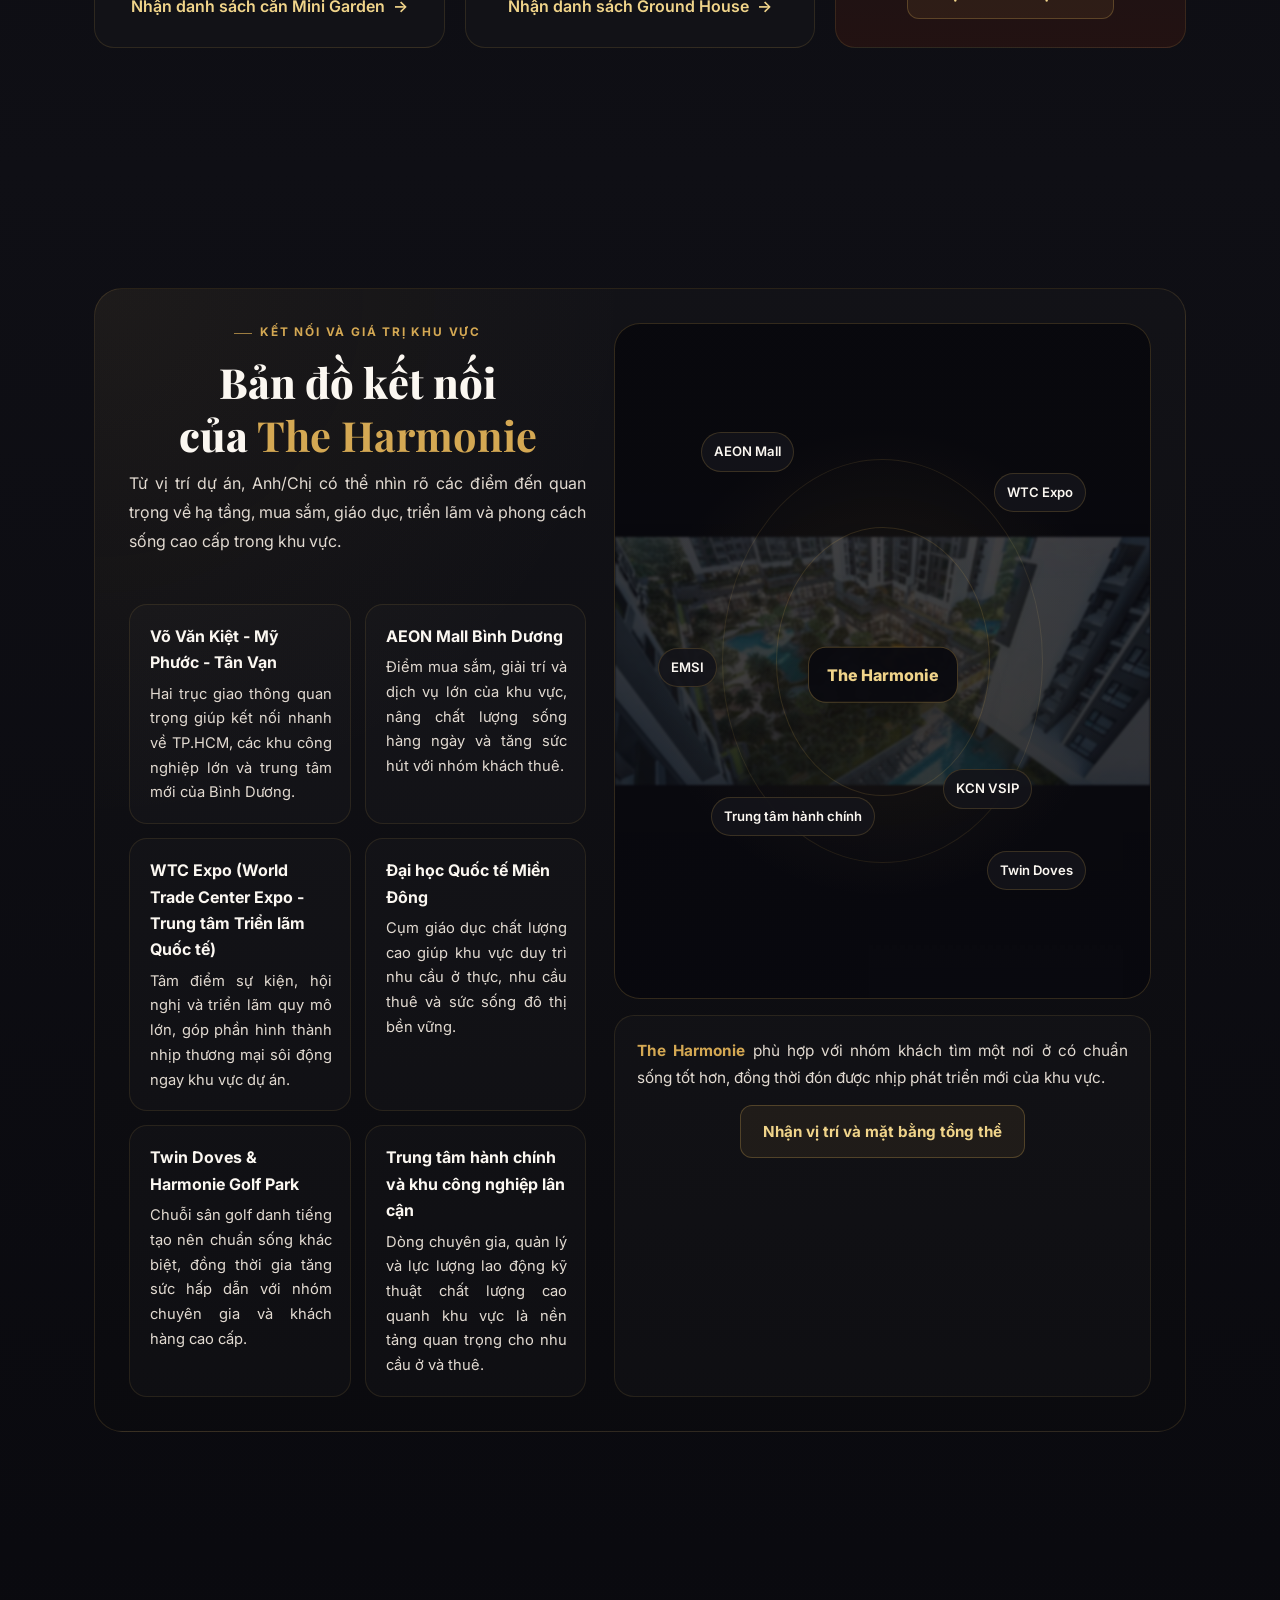
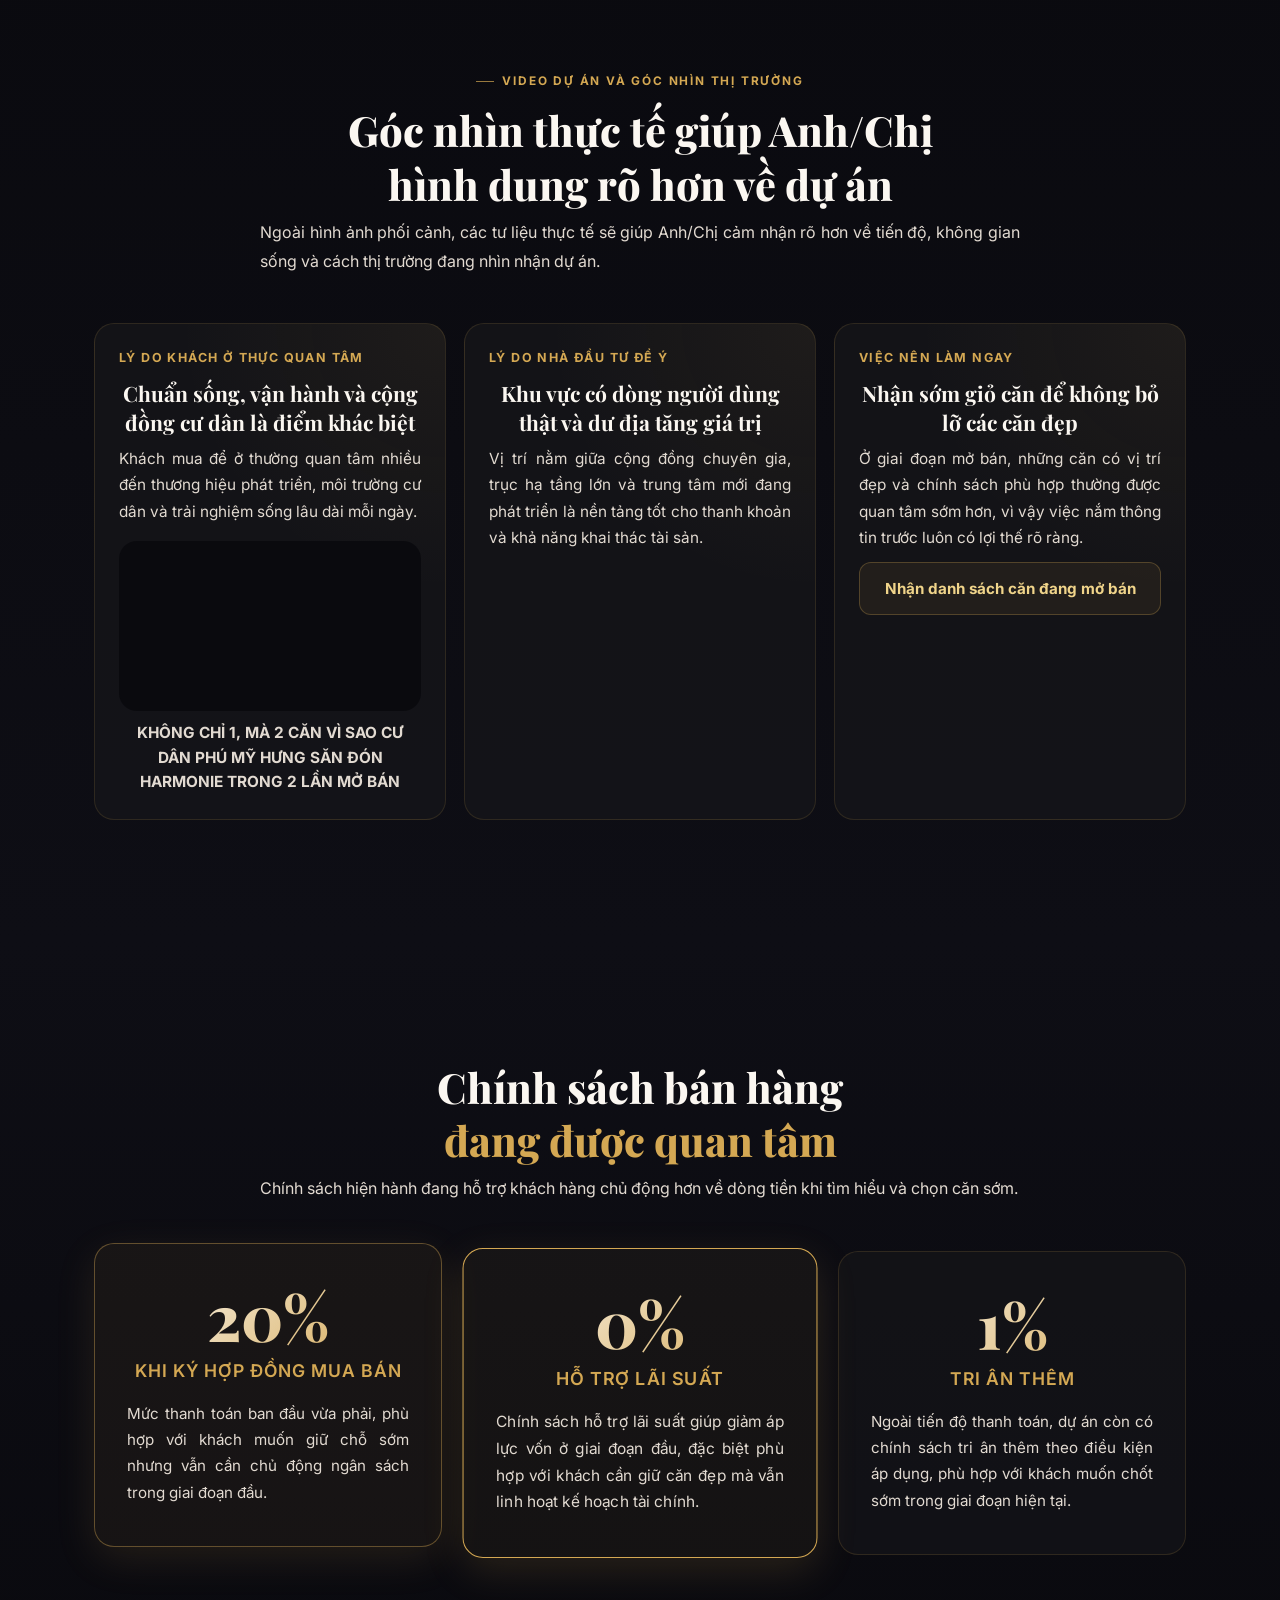
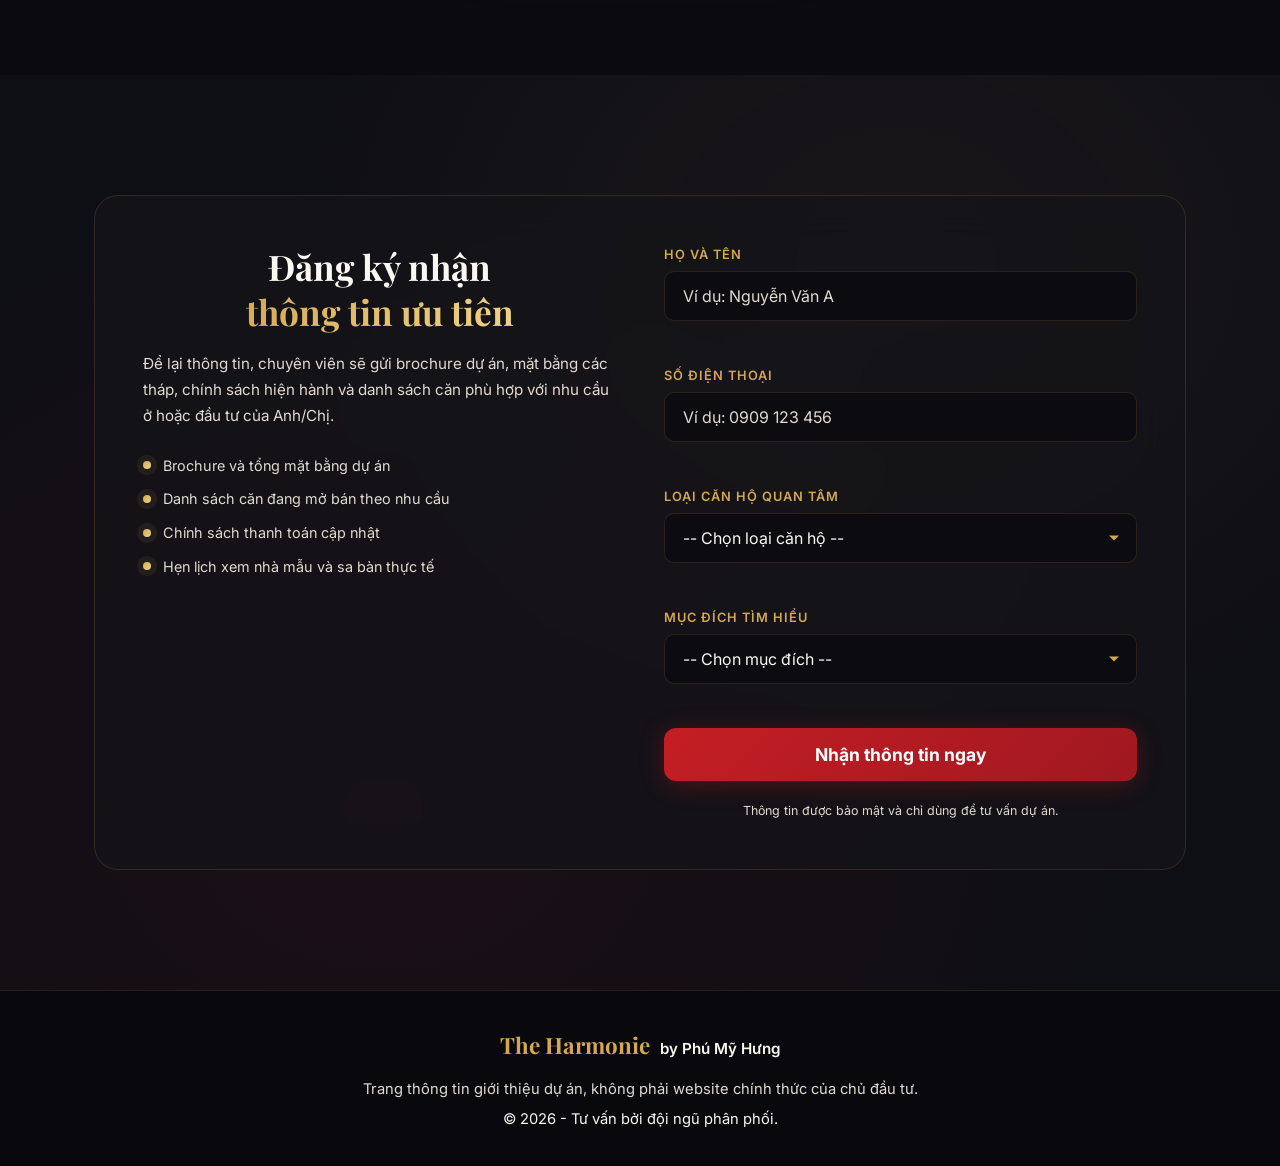
==== commit bf253dd5: "Add files via upload" ====
--- a/index.html
+++ b/index.html
@@ -72,10 +72,89 @@
     </div>
   </section>
 
+  <section id="quick-facts" class="facts-section">
+    <div class="container">
+      <div class="facts-layout">
+        <div class="facts-panel panel-card" data-reveal-section>
+          <span class="mini-kicker">TỔNG QUAN NHANH</span>
+          <h2 class="section-title">Nhìn nhanh những điểm nổi bật của <span class="brand-highlight">The Harmonie</span></h2>
+          <p class="section-subtitle">Các thông tin quan trọng được cô đọng để Anh/Chị nắm nhanh quy mô dự án, nhóm sản phẩm, nhu cầu khu vực và thời điểm phù hợp để tìm hiểu.</p>
+          <div class="facts-grid">
+            <article class="fact-card fact-card--video" tabindex="0">
+              <span class="fact-label">Video tổng quan</span>
+              <div class="video-embed">
+                <iframe src="https://www.youtube.com/embed/5izTAmey4co" title="The Harmonie by Phú Mỹ Hưng - Video tổng quan dự án" loading="lazy" allow="accelerometer; autoplay; clipboard-write; encrypted-media; gyroscope; picture-in-picture; web-share" referrerpolicy="strict-origin-when-cross-origin" allowfullscreen></iframe>
+              </div>
+            </article>
+            <article class="fact-card" tabindex="0">
+              <span class="fact-label">Quy mô</span>
+              <strong>19.990 m²</strong>
+                <p>Dự án có 5 tòa tháp cao 32-34 tầng, 1.490 căn hộ và 23 không gian thương mại dịch vụ trong một quy hoạch đồng bộ.</p>
+            </article>
+            <article class="fact-card" tabindex="0">
+              <span class="fact-label">Sản phẩm</span>
+              <strong>1PN đến 3PN</strong>
+                <p>Ngoài các căn hộ tiêu chuẩn, dự án còn có Mini Garden và Ground House cho nhóm khách cần trải nghiệm sống khác biệt hơn.</p>
+            </article>
+            <article class="fact-card" tabindex="0">
+              <span class="fact-label">Nhóm khách</span>
+              <strong>Ở thực và cho thuê</strong>
+                <p>Khu vực quanh dự án tập trung đông chuyên gia, quản lý cấp cao và gia đình trẻ đang tìm kiếm môi trường sống chất lượng hơn.</p>
+            </article>
+            <article class="fact-card" tabindex="0">
+              <span class="fact-label">Giai đoạn hiện tại</span>
+              <strong>Mở bán đợt 2</strong>
+                <p>Giai đoạn hiện tại phù hợp để tìm hiểu sớm các căn đẹp và chính sách đang áp dụng trước khi thị trường chọn nhanh hơn.</p>
+            </article>
+          </div>
+        </div>
+
+        <aside class="trust-panel panel-card" data-reveal-section>
+          <span class="mini-kicker">GIÁ TRỊ TẠO NIỀM TIN</span>
+          <h3>Những yếu tố giúp Anh/Chị yên tâm hơn khi chọn mua</h3>
+          <div class="trust-list">
+            <article class="trust-card" tabindex="0">
+              <span class="trust-icon">Phú Mỹ Hưng</span>
+              <div>
+                <h4>Phát triển bởi Phú Mỹ Hưng</h4>
+                <p>Điểm mạnh không chỉ nằm ở sản phẩm, mà còn ở tư duy quy hoạch, trải nghiệm sống và năng lực vận hành đã được thị trường ghi nhận nhiều năm.</p>
+              </div>
+            </article>
+            <article class="trust-card" tabindex="0">
+              <span class="trust-icon">Pháp lý</span>
+              <div>
+                <h4>Pháp lý rõ ràng</h4>
+                <p>Pháp lý rõ ràng luôn là nền tảng quan trọng với cả khách mua để ở lẫn khách đầu tư dài hạn vì liên quan trực tiếp đến khả năng sở hữu và khai thác tài sản.</p>
+              </div>
+            </article>
+            <article class="trust-card" tabindex="0">
+              <span class="trust-icon">An ninh</span>
+              <div>
+                <h4>Vận hành, an ninh theo chuẩn Phú Mỹ Hưng</h4>
+                <p>Giá trị ở thực được duy trì lâu dài nhờ vận hành bài bản, kiểm soát an ninh tốt và chất lượng sống ổn định cho cư dân mỗi ngày.</p>
+              </div>
+            </article>
+            <article class="trust-card" tabindex="0">
+              <span class="trust-icon">Chính sách</span>
+              <div>
+                <h4>Chính sách hiện hành thuận lợi</h4>
+                <p>Chính sách hiện hành đang hỗ trợ khách hàng chủ động hơn về dòng tiền khi muốn chọn căn sớm ở giai đoạn mở bán hiện tại.</p>
+              </div>
+            </article>
+          </div>
+          <div class="trust-actions">
+            <a href="#contact-form" class="btn-secondary">Nhận file pháp lý và chính sách</a>
+            <a href="#gallery" class="text-link">Xem thêm hình ảnh dự án</a>
+          </div>
+        </aside>
+      </div>
+    </div>
+  </section>
+
   <section id="highlights" class="highlights">
     <div class="container">
       <h2 class="section-title">Vì sao <span class="brand-highlight">The Harmonie</span> được quan tâm mạnh?</h2>
-      <p class="section-subtitle">Dự án hội tụ đủ 3 yếu tố khách mua quan tâm: vị trí thuận, nhu cầu ở thực rõ và chính sách vào hàng đang tốt.</p>
+      <p class="section-subtitle">Dự án hội tụ nhiều yếu tố được khách mua quan tâm: vị trí thuận tiện, môi trường sống chất lượng và chính sách hiện hành đang đáng để theo dõi.</p>
       <div class="highlights-grid">
         <div class="highlight-card" data-aos="up" data-highlight-card tabindex="0" style="--delay: 0">
           <div class="card-media" style="--card-image: url('assets/project-images/456911589011082479637.jpg'); --card-position: center 44%;"></div>
@@ -102,10 +181,19 @@
           <h3>Chính sách bán hàng đang hỗ trợ tốt</h3>
           <p>Giai đoạn hiện tại phù hợp với khách muốn giữ chỗ sớm, nhờ tiến độ thanh toán nhẹ hơn, hỗ trợ lãi suất và các chính sách tri ân đang được thị trường quan tâm.</p>
         </div>
-        <div class="highlight-card" data-aos="up" data-highlight-card tabindex="0" style="--delay: 5">
-          <div class="card-media" style="--card-image: url('assets/project-images/12049856380016819155.jpg'); --card-position: center 26%;"></div>
-          <h3>Nhu cầu ở thực và thuê ở rõ ràng</h3>
-          <p>Khu vực quanh dự án quy tụ đông đảo chuyên gia, lao động kỹ thuật và lực lượng quản lý chất lượng cao, tạo nên nhu cầu ở thực lẫn nhu cầu thuê ở khá rõ nét.</p>
+        <div class="highlight-stack">
+          <div class="highlight-card" data-aos="up" data-highlight-card tabindex="0" style="--delay: 5">
+            <div class="card-media" style="--card-image: url('assets/project-images/12049856380016819155.jpg'); --card-position: center 26%;"></div>
+            <h3>Nhu cầu ở thực và thuê ở rõ ràng</h3>
+            <p>Khu vực quanh dự án quy tụ đông đảo chuyên gia, lao động kỹ thuật và lực lượng quản lý chất lượng cao, tạo nên nhu cầu ở thực lẫn nhu cầu thuê ở khá rõ nét.</p>
+          </div>
+          <div class="highlight-card highlight-card--video" data-aos="up" data-highlight-card tabindex="0" style="--delay: 6">
+            <div class="video-embed">
+              <iframe src="https://www.youtube.com/embed/apkq81eajlM" title="PHÚ MỸ HƯNG HARMONIE BÙNG NỔ SỰ KIỆN MỞ BÁN GIAI ĐOẠN 2" loading="lazy" allow="accelerometer; autoplay; clipboard-write; encrypted-media; gyroscope; picture-in-picture; web-share" referrerpolicy="strict-origin-when-cross-origin" allowfullscreen></iframe>
+            </div>
+            <h3>PHÚ MỸ HƯNG HARMONIE BÙNG NỔ SỰ KIỆN MỞ BÁN GIAI ĐOẠN 2</h3>
+            <p>Video ghi lại không khí mở bán sôi động, giúp Anh/Chị cảm nhận rõ hơn sức hút thị trường và mức độ quan tâm thực tế dành cho dự án.</p>
+          </div>
         </div>
       </div>
     </div>
@@ -114,12 +202,21 @@
   <section id="silicon" class="silicon-section">
     <div class="container">
       <div class="silicon-badge">TRUNG TÂM MỚI CỦA BÌNH DƯƠNG</div>
-      <h2 class="section-title">Sống giữa nhịp phát triển mới của Bình Dương<br><span style="color: var(--c-gold)">Kề cộng đồng chuyên gia và trục hạ tầng lớn</span></h2>
+      <h2 class="section-title">Sống giữa nhịp phát triển mới của Bình Dương<br><span style="color: var(--c-gold)">Cộng đồng chuyên gia và trục hạ tầng lớn</span></h2>
       <div class="silicon-grid">
-        <div class="silicon-card">
-          <div class="silicon-media silicon-media--community" style="--card-image: url('assets/project-images/12049856380016819155.jpg'); --card-position: center 60%;"></div>
-          <h3>Cộng đồng cư dân<br>chất lượng</h3>
-          <p><span class="brand-highlight">The Harmonie</span> nằm giữa nhóm khách thuê và người mua ở thật có chất lượng: chuyên gia, quản lý cấp cao, người nước ngoài và gia đình trẻ đang làm việc tại các khu công nghiệp lớn quanh khu vực.</p>
+        <div class="silicon-stack">
+          <div class="silicon-card">
+            <div class="silicon-media silicon-media--community" style="--card-image: url('assets/project-images/12049856380016819155.jpg'); --card-position: center 60%;"></div>
+            <h3>Cộng đồng cư dân<br>chất lượng</h3>
+            <p><span class="brand-highlight">The Harmonie</span> nằm giữa nhóm khách thuê và người mua ở thật có chất lượng: chuyên gia, quản lý cấp cao, người nước ngoài và gia đình trẻ đang làm việc tại các khu công nghiệp lớn quanh khu vực.</p>
+          </div>
+          <div class="silicon-card silicon-card--video">
+            <div class="video-embed">
+              <iframe src="https://www.youtube.com/embed/9oz_SF6P_1s" title="5 YẾU TỐ GIÚP PHÚ MỸ HƯNG HARMONIE CHINH PHỤC KHÁCH HÀNG QUỐC TẾ" loading="lazy" allow="accelerometer; autoplay; clipboard-write; encrypted-media; gyroscope; picture-in-picture; web-share" referrerpolicy="strict-origin-when-cross-origin" allowfullscreen></iframe>
+            </div>
+            <h3>5 YẾU TỐ GIÚP PHÚ MỸ HƯNG HARMONIE CHINH PHỤC KHÁCH HÀNG QUỐC TẾ</h3>
+            <p>Video này làm rõ vì sao dự án được nhóm khách hàng quốc tế quan tâm, từ vị trí, cộng đồng cư dân đến chuẩn sống và chất lượng vận hành.</p>
+          </div>
         </div>
         <div class="silicon-card">
           <div class="silicon-media" style="--card-image: url('assets/project-images/12049856380016819157.jpg'); --card-position: center 44%;"></div>
@@ -184,10 +281,145 @@
     </div>
   </section>
 
+  <section id="product-types" class="units-section">
+    <div class="container">
+      <span class="mini-kicker mini-kicker--center">LOẠI CĂN VÀ NHU CẦU PHÙ HỢP</span>
+      <h2 class="section-title">Chọn nhóm sản phẩm phù hợp với nhu cầu của Anh/Chị</h2>
+      <p class="section-subtitle">Mỗi nhóm căn hộ có công năng và tệp khách phù hợp riêng, giúp Anh/Chị dễ hình dung hơn trước khi nhận mặt bằng chi tiết.</p>
+      <div class="units-grid">
+        <article class="unit-card" tabindex="0">
+          <span class="unit-badge">43,79-46,40 m²</span>
+          <h3>Căn 1 phòng ngủ</h3>
+          <p>Phù hợp với chuyên gia trẻ, người độc thân hoặc khách mua căn đầu tiên muốn giữ tổng vốn dễ chịu hơn.</p>
+          <a href="#contact-form" class="text-link">Nhận mặt bằng 1PN</a>
+        </article>
+        <article class="unit-card" tabindex="0">
+          <span class="unit-badge">72,37-79,47 m²</span>
+          <h3>Căn 2 phòng ngủ</h3>
+          <p>Dòng sản phẩm cân bằng tốt giữa công năng, ngân sách và khả năng khai thác, phù hợp nhóm khách ở thực lẫn đầu tư giữ tài sản.</p>
+          <a href="#contact-form" class="text-link">Nhận mặt bằng 2PN</a>
+        </article>
+        <article class="unit-card" tabindex="0">
+          <span class="unit-badge">93,73-95,99 m²</span>
+          <h3>Căn 3 phòng ngủ</h3>
+          <p>Phù hợp gia đình cần không gian sống dài hạn hơn hoặc khách mua ưu tiên sự thoải mái và tính riêng tư cho nhiều thế hệ.</p>
+          <a href="#contact-form" class="text-link">Nhận mặt bằng 3PN</a>
+        </article>
+        <article class="unit-card" tabindex="0">
+          <span class="unit-badge">Số lượng giới hạn</span>
+          <h3>Mini Garden</h3>
+          <p>Dành cho nhóm khách muốn trải nghiệm căn hộ khác biệt hơn, có thêm khoảng xanh và cảm giác sống thoáng, riêng.</p>
+          <a href="#contact-form" class="text-link">Nhận danh sách căn Mini Garden</a>
+        </article>
+        <article class="unit-card" tabindex="0">
+          <span class="unit-badge">Vị trí đặc biệt</span>
+          <h3>Ground House</h3>
+          <p>Phù hợp khách chuộng không gian hiếm, ưu tiên cảm giác sở hữu riêng, tiện khai thác hoặc giữ giá trị khác biệt về lâu dài.</p>
+          <a href="#contact-form" class="text-link">Nhận danh sách Ground House</a>
+        </article>
+        <article class="unit-card unit-card--accent" tabindex="0">
+          <span class="unit-badge">Chưa rõ nhu cầu</span>
+          <h3>Nhận tư vấn chọn căn</h3>
+          <p>Nếu Anh/Chị chưa chốt được nên chọn 1 phòng ngủ, 2 phòng ngủ hay 3 phòng ngủ, chuyên viên có thể lọc sẵn theo ngân sách, mục đích và giai đoạn thanh toán.</p>
+          <a href="#contact-form" class="btn-secondary">Nhận tư vấn chọn căn</a>
+        </article>
+      </div>
+    </div>
+  </section>
+
+  <section id="connection-map" class="connection-section">
+    <div class="container">
+      <div class="connection-shell" data-reveal-section>
+        <div class="connection-copy">
+          <span class="mini-kicker mini-kicker--center">KẾT NỐI VÀ GIÁ TRỊ KHU VỰC</span>
+          <h2 class="section-title">Bản đồ kết nối của <span class="brand-highlight">The Harmonie</span></h2>
+          <p class="section-subtitle">Từ vị trí dự án, Anh/Chị có thể nhìn rõ các điểm đến quan trọng về hạ tầng, mua sắm, giáo dục, triển lãm và phong cách sống cao cấp trong khu vực.</p>
+
+          <div class="connection-points">
+            <article class="connection-point" tabindex="0">
+              <strong>Võ Văn Kiệt - Mỹ Phước - Tân Vạn</strong>
+              <p>Hai trục giao thông quan trọng giúp kết nối nhanh về TP.HCM, các khu công nghiệp lớn và trung tâm mới của Bình Dương.</p>
+            </article>
+            <article class="connection-point" tabindex="0">
+              <strong>AEON Mall Bình Dương</strong>
+              <p>Điểm mua sắm, giải trí và dịch vụ lớn của khu vực, nâng chất lượng sống hàng ngày và tăng sức hút với nhóm khách thuê.</p>
+            </article>
+            <article class="connection-point" tabindex="0">
+              <strong>WTC Expo (World Trade Center Expo - Trung tâm Triển lãm Quốc tế)</strong>
+              <p>Tâm điểm sự kiện, hội nghị và triển lãm quy mô lớn, góp phần hình thành nhịp thương mại sôi động ngay khu vực dự án.</p>
+            </article>
+            <article class="connection-point" tabindex="0">
+              <strong>Đại học Quốc tế Miền Đông</strong>
+              <p>Cụm giáo dục chất lượng cao giúp khu vực duy trì nhu cầu ở thực, nhu cầu thuê và sức sống đô thị bền vững.</p>
+            </article>
+            <article class="connection-point" tabindex="0">
+              <strong>Twin Doves & Harmonie Golf Park</strong>
+              <p>Chuỗi sân golf danh tiếng tạo nên chuẩn sống khác biệt, đồng thời gia tăng sức hấp dẫn với nhóm chuyên gia và khách hàng cao cấp.</p>
+            </article>
+            <article class="connection-point" tabindex="0">
+              <strong>Trung tâm hành chính và khu công nghiệp lân cận</strong>
+              <p>Dòng chuyên gia, quản lý và lực lượng lao động kỹ thuật chất lượng cao quanh khu vực là nền tảng quan trọng cho nhu cầu ở và thuê.</p>
+            </article>
+          </div>
+        </div>
+
+        <div class="connection-visual" data-reveal-section>
+          <div class="connection-map-card">
+            <div class="map-bg" style="--map-image: url('assets/project-images/456911589011082479639.jpg');"></div>
+            <div class="map-center-pin">The Harmonie</div>
+            <span class="map-node map-node--1">AEON Mall</span>
+            <span class="map-node map-node--2">WTC Expo</span>
+            <span class="map-node map-node--3">EMSI</span>
+            <span class="map-node map-node--4">Twin Doves</span>
+            <span class="map-node map-node--5">Trung tâm hành chính</span>
+            <span class="map-node map-node--6">KCN VSIP</span>
+          </div>
+          <div class="connection-note">
+            <p><span class="brand-highlight">The Harmonie</span> phù hợp với nhóm khách tìm một nơi ở có chuẩn sống tốt hơn, đồng thời đón được nhịp phát triển mới của khu vực.</p>
+            <a href="#contact-form" class="btn-secondary">Nhận vị trí và mặt bằng tổng thể</a>
+          </div>
+        </div>
+      </div>
+    </div>
+  </section>
+
+  <section id="proof-media" class="proof-section">
+    <div class="container">
+      <span class="mini-kicker mini-kicker--center">VIDEO DỰ ÁN VÀ GÓC NHÌN THỊ TRƯỜNG</span>
+      <h2 class="section-title">Góc nhìn thực tế giúp Anh/Chị hình dung rõ hơn về dự án</h2>
+      <p class="section-subtitle">Ngoài hình ảnh phối cảnh, các tư liệu thực tế sẽ giúp Anh/Chị cảm nhận rõ hơn về tiến độ, không gian sống và cách thị trường đang nhìn nhận dự án.</p>
+
+      <div class="proof-layout proof-layout--single">
+        <div class="proof-quote-grid proof-quote-grid--full">
+          <article class="proof-quote-card proof-quote-card--video" tabindex="0">
+            <span class="quote-label">Lý do khách ở thực quan tâm</span>
+            <h3>Chuẩn sống, vận hành và cộng đồng cư dân là điểm khác biệt</h3>
+            <p>Khách mua để ở thường quan tâm nhiều đến thương hiệu phát triển, môi trường cư dân và trải nghiệm sống lâu dài mỗi ngày.</p>
+            <div class="video-embed">
+              <iframe src="https://www.youtube.com/embed/eRGFL04K9-k" title="KHÔNG CHỈ 1, MÀ 2 CĂN VÌ SAO CƯ DÂN PHÚ MỸ HƯNG SĂN ĐÓN HARMONIE TRONG 2 LẦN MỞ BÁN" loading="lazy" allow="accelerometer; autoplay; clipboard-write; encrypted-media; gyroscope; picture-in-picture; web-share" referrerpolicy="strict-origin-when-cross-origin" allowfullscreen></iframe>
+            </div>
+            <p class="proof-video-caption">KHÔNG CHỈ 1, MÀ 2 CĂN VÌ SAO CƯ DÂN PHÚ MỸ HƯNG SĂN ĐÓN HARMONIE TRONG 2 LẦN MỞ BÁN</p>
+          </article>
+          <article class="proof-quote-card" tabindex="0">
+            <span class="quote-label">Lý do nhà đầu tư để ý</span>
+            <h3>Khu vực có dòng người dùng thật và dư địa tăng giá trị</h3>
+            <p>Vị trí nằm giữa cộng đồng chuyên gia, trục hạ tầng lớn và trung tâm mới đang phát triển là nền tảng tốt cho thanh khoản và khả năng khai thác tài sản.</p>
+          </article>
+          <article class="proof-quote-card" tabindex="0">
+            <span class="quote-label">Việc nên làm ngay</span>
+            <h3>Nhận sớm giỏ căn để không bỏ lỡ các căn đẹp</h3>
+            <p>Ở giai đoạn mở bán, những căn có vị trí đẹp và chính sách phù hợp thường được quan tâm sớm hơn, vì vậy việc nắm thông tin trước luôn có lợi thế rõ ràng.</p>
+            <a href="#contact-form" class="btn-secondary">Nhận danh sách căn đang mở bán</a>
+          </article>
+        </div>
+      </div>
+    </div>
+  </section>
+
   <section id="finance" class="finance-section">
     <div class="container">
       <h2 class="section-title">Chính sách bán hàng<br><span style="color: var(--c-gold)">đang được quan tâm</span></h2>
-      <p class="section-subtitle">Chính sách hiện hành đang hỗ trợ khách hàng vào hàng sớm và chủ động hơn về dòng tiền.</p>
+      <p class="section-subtitle">Chính sách hiện hành đang hỗ trợ khách hàng chủ động hơn về dòng tiền khi tìm hiểu và chọn căn sớm.</p>
       <div class="finance-grid">
         <div class="finance-card" tabindex="0" data-policy-card>
           <div class="finance-number">20%</div>
--- a/style.css
+++ b/style.css
@@ -269,6 +269,8 @@
   color: var(--c-text);
   margin-bottom: 36px;
   line-height: 1.8;
+  text-align: justify;
+  text-align-last: left;
 }
 
 .hero-desc strong {
@@ -281,6 +283,46 @@
   color: var(--c-gold);
   font-weight: 700;
   white-space: nowrap;
+}
+
+.mini-kicker {
+  display: inline-flex;
+  align-items: center;
+  gap: 8px;
+  font-size: 0.74rem;
+  letter-spacing: 1.8px;
+  text-transform: uppercase;
+  color: var(--c-gold);
+  font-weight: 700;
+}
+
+.mini-kicker::before {
+  content: '';
+  width: 18px;
+  height: 1px;
+  background: currentColor;
+  opacity: 0.7;
+}
+
+.mini-kicker--center {
+  display: flex;
+  justify-content: center;
+  margin-bottom: 12px;
+}
+
+.video-embed {
+  position: relative;
+  width: 100%;
+  overflow: hidden;
+  border-radius: 18px;
+  background: rgba(10, 10, 15, 0.92);
+  aspect-ratio: 16 / 9;
+}
+
+.video-embed iframe {
+  width: 100%;
+  height: 100%;
+  border: 0;
 }
 
 /* ===== BUTTONS ===== */
@@ -322,6 +364,46 @@
   transform: translateX(100%);
 }
 
+.btn-secondary {
+  display: inline-flex;
+  align-items: center;
+  justify-content: center;
+  padding: 13px 22px;
+  border-radius: 12px;
+  border: 1px solid rgba(212, 168, 83, 0.28);
+  background: rgba(212, 168, 83, 0.08);
+  color: var(--c-gold-light);
+  font-weight: 700;
+  font-size: 0.95rem;
+  transition: var(--transition);
+}
+
+.btn-secondary:hover {
+  transform: translateY(-2px);
+  border-color: rgba(212, 168, 83, 0.52);
+  background: rgba(212, 168, 83, 0.14);
+  box-shadow: 0 10px 24px rgba(212, 168, 83, 0.12);
+}
+
+.text-link {
+  display: inline-flex;
+  align-items: center;
+  justify-content: center;
+  gap: 8px;
+  color: var(--c-gold-light);
+  font-weight: 600;
+  text-align: center;
+}
+
+.text-link::after {
+  content: '→';
+  transition: transform 0.2s ease;
+}
+
+.text-link:hover::after {
+  transform: translateX(3px);
+}
+
 /* ===== HERO STATS ===== */
 .hero-stats {
   display: flex;
@@ -412,21 +494,205 @@
 .section-title {
   font-family: var(--ff-display);
   font-size: clamp(1.8rem, 4vw, 2.6rem);
-  font-weight: 700;
+  font-weight: 800;
   color: var(--c-white);
   text-align: center;
   margin-bottom: 8px;
+  line-height: 1.28;
+  text-wrap: balance;
 }
 
 .section-subtitle {
-  text-align: center;
+  text-align: justify;
+  text-align-last: left;
   color: var(--c-text);
-  font-size: 0.95rem;
+  font-size: 1rem;
   margin-bottom: 48px;
   max-width: 760px;
   margin-inline: auto;
-  line-height: 1.72;
-  text-wrap: pretty;
+  line-height: 1.8;
+}
+
+.highlight-card h3,
+.silicon-card h3,
+.unit-card h3,
+.proof-quote-card h3,
+.proof-video-body h3,
+.trust-panel h3,
+.form-title,
+.success-card h3,
+.exit-card h3 {
+  text-align: center;
+}
+
+.highlight-card p,
+.silicon-card p,
+.fact-card p,
+.trust-card p,
+.unit-card p,
+.connection-point p,
+.connection-note p,
+.proof-video-body p,
+.proof-quote-card p,
+.finance-card p,
+.form-desc,
+.success-card p,
+.exit-card p,
+.footer-note,
+.footer-copy {
+  font-size: 0.96rem;
+  line-height: 1.78;
+}
+
+.panel-card,
+.fact-card,
+.trust-card,
+.unit-card,
+.connection-shell,
+.connection-point,
+.proof-video-card,
+.proof-quote-card {
+  transition: var(--transition);
+}
+
+.panel-card.is-inview,
+.fact-card.is-inview,
+.trust-card.is-inview,
+.unit-card.is-inview,
+.connection-shell.is-inview,
+.connection-point.is-inview,
+.proof-video-card.is-inview,
+.proof-quote-card.is-inview {
+  transform: translateY(-8px);
+  box-shadow: 0 16px 40px rgba(212, 168, 83, 0.1);
+}
+
+/* ===== QUICK FACTS / TRUST ===== */
+.facts-section {
+  padding: calc(var(--section-pad) * 0.86) 0;
+  background: linear-gradient(180deg, #0d0d13, #0b0b10);
+}
+
+.facts-layout {
+  display: grid;
+  grid-template-columns: minmax(0, 1.2fr) minmax(0, 0.8fr);
+  gap: 24px;
+  align-items: start;
+}
+
+.panel-card {
+  padding: 34px;
+  border-radius: 24px;
+  border: 1px solid var(--c-border);
+  background:
+    radial-gradient(circle at top right, rgba(212, 168, 83, 0.08), transparent 42%),
+    linear-gradient(180deg, rgba(20, 20, 25, 0.96), rgba(14, 14, 19, 0.96));
+}
+
+.facts-grid {
+  margin-top: 24px;
+  display: grid;
+  grid-template-columns: repeat(2, minmax(0, 1fr));
+  gap: 16px;
+}
+
+.fact-card {
+  padding: 22px 20px;
+  border-radius: 18px;
+  border: 1px solid rgba(212, 168, 83, 0.16);
+  background: rgba(255, 255, 255, 0.02);
+}
+
+.fact-card strong {
+  display: block;
+  margin: 6px 0 10px;
+  font-family: var(--ff-display);
+  font-size: 1.45rem;
+  color: var(--c-gold-light);
+  line-height: 1.2;
+}
+
+.fact-label {
+  font-size: 0.76rem;
+  text-transform: uppercase;
+  letter-spacing: 1.4px;
+  color: var(--c-gold);
+  font-weight: 700;
+}
+
+.fact-card p {
+  font-size: 0.9rem;
+  line-height: 1.68;
+  color: var(--c-text);
+  text-align: justify;
+  text-align-last: left;
+}
+
+.fact-card--video {
+  grid-column: 1 / -1;
+}
+
+.trust-panel h3 {
+  font-family: var(--ff-display);
+  font-size: clamp(1.35rem, 2.3vw, 1.7rem);
+  line-height: 1.35;
+  margin: 8px 0 20px;
+  color: var(--c-white);
+}
+
+.trust-list {
+  display: grid;
+  gap: 14px;
+}
+
+.trust-card {
+  display: grid;
+  grid-template-columns: 54px minmax(0, 1fr);
+  gap: 16px;
+  align-items: start;
+  padding: 18px;
+  border-radius: 18px;
+  border: 1px solid rgba(212, 168, 83, 0.14);
+  background: rgba(255, 255, 255, 0.02);
+}
+
+.trust-icon {
+  min-width: 54px;
+  height: 54px;
+  padding: 0 12px;
+  border-radius: 16px;
+  display: inline-flex;
+  align-items: center;
+  justify-content: center;
+  background: rgba(212, 168, 83, 0.12);
+  color: var(--c-gold-light);
+  font-weight: 700;
+  font-size: 0.72rem;
+  letter-spacing: 0.3px;
+  text-align: center;
+}
+
+.trust-card h4 {
+  font-size: 1rem;
+  color: var(--c-white);
+  margin-bottom: 6px;
+}
+
+.trust-card p {
+  font-size: 0.9rem;
+  line-height: 1.66;
+  color: var(--c-text);
+  text-align: justify;
+  text-align-last: left;
+}
+
+.trust-actions {
+  margin-top: 18px;
+  display: flex;
+  flex-wrap: wrap;
+  gap: 12px 16px;
+  align-items: center;
+  justify-content: center;
 }
 
 /* ===== HIGHLIGHTS ===== */
@@ -440,6 +706,13 @@
   grid-template-columns: repeat(3, minmax(0, 1fr));
   gap: 24px;
   align-items: stretch;
+}
+
+.highlight-stack,
+.silicon-stack {
+  display: grid;
+  gap: 24px;
+  height: 100%;
 }
 
 .highlight-card {
@@ -508,7 +781,6 @@
 .highlight-card:focus-visible .card-media,
 .highlight-card.is-inview .card-media {
   transform: translateY(-3px) scale(1.01);
-  border-color: rgba(212, 168, 83, 0.34);
   box-shadow: 0 14px 34px rgba(0, 0, 0, 0.22);
 }
 
@@ -527,18 +799,16 @@
 }
 
 .card-media {
-  height: 148px;
-  margin-bottom: 22px;
-  border-radius: 18px;
-  border: 1px solid rgba(212, 168, 83, 0.18);
+  height: 180px;
+  margin: -28px -28px 22px;
+  border-radius: 20px 20px 0 0;
   background-image:
     linear-gradient(180deg, rgba(10, 10, 15, 0.04), rgba(10, 10, 15, 0.38)),
     var(--card-image);
   background-size: contain;
   background-repeat: no-repeat;
   background-position: var(--card-position, center);
-  background-color: rgba(10, 10, 15, 0.26);
-  box-shadow: inset 0 1px 0 rgba(255, 255, 255, 0.06);
+  background-color: rgba(10, 10, 15, 0.3);
   transition: var(--transition);
 }
 
@@ -549,6 +819,7 @@
   margin-bottom: 10px;
   line-height: 1.35;
   text-wrap: balance;
+  text-align: center;
 }
 
 .highlight-card p {
@@ -557,6 +828,11 @@
   line-height: 1.7;
   text-align: justify;
   text-align-last: left;
+}
+
+.highlight-card--video .video-embed {
+  margin: -28px -28px 22px;
+  border-radius: 20px 20px 0 0;
 }
 
 /* ===== GALLERY ===== */
@@ -673,6 +949,356 @@
 .gallery-dot.active {
   background: var(--c-gold);
   transform: scale(1.3);
+}
+
+/* ===== PRODUCT TYPES ===== */
+.units-section {
+  padding: var(--section-pad) 0;
+  background: linear-gradient(180deg, var(--c-bg-deep), #0f0f15);
+}
+
+.units-grid {
+  display: grid;
+  grid-template-columns: repeat(3, minmax(0, 1fr));
+  gap: 20px;
+  margin-top: 42px;
+}
+
+.unit-card {
+  display: flex;
+  flex-direction: column;
+  gap: 12px;
+  padding: 28px 24px;
+  border-radius: 20px;
+  border: 1px solid rgba(212, 168, 83, 0.14);
+  background:
+    radial-gradient(circle at top right, rgba(212, 168, 83, 0.06), transparent 44%),
+    rgba(20, 20, 25, 0.88);
+}
+
+.unit-card:hover,
+.unit-card:focus-visible,
+.unit-card.is-inview {
+  border-color: rgba(212, 168, 83, 0.36);
+  transform: translateY(-8px);
+  box-shadow: 0 14px 34px rgba(212, 168, 83, 0.1);
+}
+
+.unit-card--accent {
+  background:
+    radial-gradient(circle at top right, rgba(196, 30, 36, 0.15), transparent 42%),
+    linear-gradient(180deg, rgba(20, 20, 25, 0.96), rgba(36, 18, 18, 0.92));
+}
+
+.unit-badge {
+  display: inline-flex;
+  align-self: center;
+  padding: 6px 12px;
+  border-radius: 999px;
+  background: rgba(212, 168, 83, 0.1);
+  color: var(--c-gold-light);
+  font-size: 0.78rem;
+  font-weight: 700;
+  text-align: center;
+}
+
+.unit-card h3 {
+  font-family: var(--ff-display);
+  color: var(--c-white);
+  font-size: 1.34rem;
+  line-height: 1.32;
+  text-align: center;
+}
+
+.unit-card p {
+  color: var(--c-text);
+  font-size: 0.93rem;
+  line-height: 1.7;
+  text-align: justify;
+  text-align-last: left;
+  flex: 1;
+}
+
+.unit-card .text-link,
+.unit-card .btn-secondary {
+  align-self: center;
+}
+
+/* ===== CONNECTION ===== */
+.connection-section {
+  padding: var(--section-pad) 0;
+  background: linear-gradient(180deg, #0f0f15, #0a0a0f);
+}
+
+.connection-shell {
+  display: grid;
+  grid-template-columns: minmax(0, 0.92fr) minmax(0, 1.08fr);
+  gap: 28px;
+  padding: 34px;
+  border-radius: 28px;
+  border: 1px solid var(--c-border);
+  background:
+    radial-gradient(circle at top left, rgba(212, 168, 83, 0.06), transparent 34%),
+    linear-gradient(180deg, rgba(19, 19, 24, 0.96), rgba(11, 11, 15, 0.96));
+}
+
+.connection-points {
+  display: grid;
+  grid-template-columns: repeat(2, minmax(0, 1fr));
+  gap: 14px;
+}
+
+.connection-point {
+  padding: 18px 18px 18px 20px;
+  border-radius: 18px;
+  border: 1px solid rgba(212, 168, 83, 0.12);
+  background: rgba(255, 255, 255, 0.02);
+}
+
+.connection-point strong {
+  display: block;
+  margin-bottom: 6px;
+  color: var(--c-white);
+}
+
+.connection-point p {
+  color: var(--c-text);
+  font-size: 0.92rem;
+  line-height: 1.68;
+  text-align: justify;
+  text-align-last: left;
+}
+
+.connection-visual {
+  display: grid;
+  gap: 16px;
+}
+
+.connection-map-card {
+  position: relative;
+  min-height: 460px;
+  border-radius: 26px;
+  overflow: hidden;
+  border: 1px solid rgba(212, 168, 83, 0.2);
+  background:
+    radial-gradient(circle at center, rgba(212, 168, 83, 0.12), transparent 55%),
+    linear-gradient(180deg, rgba(10, 10, 15, 0.96), rgba(10, 10, 15, 0.92));
+}
+
+.map-bg {
+  position: absolute;
+  inset: 0;
+  background:
+    linear-gradient(180deg, rgba(10, 10, 15, 0.32), rgba(10, 10, 15, 0.62)),
+    var(--map-image) center/contain no-repeat;
+  background-color: rgba(10, 10, 15, 0.26);
+  opacity: 0.36;
+  filter: saturate(0.85) blur(1px);
+}
+
+.connection-map-card::before,
+.connection-map-card::after {
+  content: '';
+  position: absolute;
+  border-radius: 50%;
+  border: 1px solid rgba(212, 168, 83, 0.16);
+  inset: 20%;
+}
+
+.connection-map-card::after {
+  inset: 30%;
+}
+
+.map-center-pin {
+  position: absolute;
+  left: 50%;
+  top: 52%;
+  transform: translate(-50%, -50%);
+  padding: 14px 18px;
+  border-radius: 18px;
+  background: rgba(10, 10, 15, 0.95);
+  border: 1px solid rgba(212, 168, 83, 0.3);
+  color: var(--c-gold-light);
+  font-weight: 800;
+  box-shadow: 0 18px 44px rgba(0, 0, 0, 0.32);
+  z-index: 2;
+}
+
+.map-node {
+  position: absolute;
+  padding: 8px 12px;
+  border-radius: 999px;
+  background: rgba(20, 20, 25, 0.92);
+  border: 1px solid rgba(212, 168, 83, 0.2);
+  color: var(--c-white);
+  font-size: 0.82rem;
+  font-weight: 600;
+  z-index: 2;
+  white-space: nowrap;
+}
+
+.map-node--1 { top: 16%; left: 16%; }
+.map-node--2 { top: 22%; right: 12%; }
+.map-node--3 { top: 48%; left: 8%; }
+.map-node--4 { bottom: 16%; right: 12%; }
+.map-node--5 { bottom: 24%; left: 18%; }
+.map-node--6 { top: 66%; right: 22%; }
+
+.connection-note {
+  padding: 22px;
+  border-radius: 20px;
+  border: 1px solid rgba(212, 168, 83, 0.12);
+  background: rgba(255, 255, 255, 0.02);
+}
+
+.connection-note p {
+  color: var(--c-text);
+  margin-bottom: 14px;
+  line-height: 1.72;
+  text-align: justify;
+  text-align-last: left;
+}
+
+.connection-note .btn-secondary {
+  display: flex;
+  width: fit-content;
+  margin: 0 auto;
+  text-align: center;
+}
+
+/* ===== PROOF / MEDIA ===== */
+.proof-section {
+  padding: var(--section-pad) 0;
+  background: linear-gradient(180deg, #0a0a0f, #0e0e15);
+}
+
+.proof-layout {
+  display: grid;
+  grid-template-columns: minmax(0, 1.02fr) minmax(0, 0.98fr);
+  gap: 24px;
+  margin-top: 42px;
+}
+
+.proof-layout--single {
+  grid-template-columns: 1fr;
+}
+
+.proof-video-card {
+  display: grid;
+  grid-template-rows: auto 1fr;
+  border-radius: 24px;
+  border: 1px solid rgba(212, 168, 83, 0.18);
+  overflow: hidden;
+  background: rgba(20, 20, 25, 0.95);
+}
+
+.proof-video-thumb {
+  position: relative;
+  min-height: 320px;
+  border-radius: 20px 20px 0 0;
+  background:
+    linear-gradient(180deg, rgba(10, 10, 15, 0.2), rgba(10, 10, 15, 0.56)),
+    var(--proof-image) center/cover no-repeat;
+}
+
+.proof-play {
+  position: absolute;
+  left: 32px;
+  bottom: 28px;
+  width: 74px;
+  height: 74px;
+  border-radius: 50%;
+  display: inline-flex;
+  align-items: center;
+  justify-content: center;
+  background: rgba(10, 10, 15, 0.84);
+  border: 1px solid rgba(212, 168, 83, 0.28);
+  color: var(--c-gold-light);
+  font-size: 1.5rem;
+}
+
+.proof-video-body {
+  padding: 28px;
+}
+
+.proof-video-body h3 {
+  font-family: var(--ff-display);
+  font-size: clamp(1.4rem, 2.3vw, 1.9rem);
+  line-height: 1.35;
+  color: var(--c-white);
+  margin: 8px 0 12px;
+}
+
+.proof-video-body p {
+  color: var(--c-text);
+  line-height: 1.72;
+  text-align: justify;
+  text-align-last: left;
+}
+
+.proof-actions {
+  display: flex;
+  flex-wrap: wrap;
+  gap: 12px 16px;
+  margin-top: 18px;
+  justify-content: center;
+}
+
+.proof-quote-grid {
+  display: grid;
+  gap: 18px;
+}
+
+.proof-quote-grid--full {
+  grid-template-columns: repeat(3, minmax(0, 1fr));
+}
+
+.proof-quote-card {
+  display: flex;
+  flex-direction: column;
+  gap: 10px;
+  padding: 24px;
+  border-radius: 20px;
+  border: 1px solid rgba(212, 168, 83, 0.14);
+  background:
+    radial-gradient(circle at top right, rgba(212, 168, 83, 0.06), transparent 44%),
+    rgba(20, 20, 25, 0.9);
+}
+
+.proof-quote-card h3 {
+  font-family: var(--ff-display);
+  color: var(--c-white);
+  font-size: 1.32rem;
+  line-height: 1.35;
+}
+
+.proof-quote-card p {
+  color: var(--c-text);
+  line-height: 1.72;
+  text-align: justify;
+  text-align-last: left;
+}
+
+.proof-quote-card--video .video-embed {
+  margin-top: 6px;
+}
+
+.proof-video-caption {
+  font-size: 0.85rem;
+  font-weight: 700;
+  color: var(--c-gold-light);
+  text-align: center !important;
+  text-align-last: center !important;
+  text-transform: uppercase;
+  line-height: 1.6 !important;
+}
+
+.quote-label {
+  color: var(--c-gold);
+  font-size: 0.78rem;
+  font-weight: 700;
+  letter-spacing: 1.4px;
+  text-transform: uppercase;
 }
 
 /* ===== CONTACT FORM SECTION ===== */
@@ -909,12 +1535,13 @@
   height: 132px;
   margin: 0 auto 18px;
   border-radius: 18px;
-  border: 1px solid rgba(212, 168, 83, 0.24);
   background-image:
     linear-gradient(180deg, rgba(10, 10, 15, 0.1), rgba(10, 10, 15, 0.4)),
     var(--status-image);
-  background-size: cover;
+  background-size: contain;
+  background-repeat: no-repeat;
   background-position: var(--card-position, center);
+  background-color: rgba(10, 10, 15, 0.3);
   box-shadow: 0 16px 40px rgba(0, 0, 0, 0.22);
 }
 
@@ -1073,54 +1700,22 @@
 }
 
 .silicon-media {
-  height: 180px;
-  margin-bottom: 24px;
-  border-radius: 20px;
-  border: 1px solid rgba(212, 168, 83, 0.18);
+  height: 192px;
+  margin: -28px -28px 24px;
+  border-radius: 20px 20px 0 0;
   background-image:
     linear-gradient(180deg, rgba(10, 10, 15, 0.08), rgba(10, 10, 15, 0.42)),
     var(--card-image);
   background-size: contain;
   background-repeat: no-repeat;
   background-position: var(--card-position, center);
-  background-color: rgba(10, 10, 15, 0.26);
-  box-shadow: inset 0 1px 0 rgba(255, 255, 255, 0.06);
+  background-color: rgba(10, 10, 15, 0.3);
   transition: var(--transition);
 }
 
 .silicon-media--community {
-  height: 180px;
-  background-color: rgba(10, 10, 15, 0.08);
-  position: relative;
-  overflow: hidden;
-}
-
-.silicon-media--community::before {
-  content: '';
-  position: absolute;
-  inset: -18px;
-  background-image:
-    linear-gradient(180deg, rgba(10, 10, 15, 0.06), rgba(10, 10, 15, 0.38)),
-    var(--card-image);
-  background-size: cover;
-  background-position: center;
-  filter: blur(12px);
-  opacity: 0.55;
-  transform: scale(1.08);
-  z-index: 0;
-}
-
-.silicon-media--community::after {
-  content: '';
-  position: absolute;
-  inset: 0;
-  background-image:
-    linear-gradient(180deg, rgba(10, 10, 15, 0.02), rgba(10, 10, 15, 0.18)),
-    var(--card-image);
   background-size: contain;
-  background-repeat: no-repeat;
   background-position: var(--card-position, center 60%);
-  z-index: 1;
 }
 
 .silicon-card h3 {
@@ -1130,11 +1725,11 @@
   margin-bottom: 16px;
   line-height: 1.34;
   text-wrap: balance;
+  text-align: center;
 }
 
 .silicon-card.is-inview .silicon-media {
   transform: translateY(-3px) scale(1.01);
-  border-color: rgba(212, 168, 83, 0.34);
   box-shadow: 0 14px 34px rgba(0, 0, 0, 0.22);
 }
 
@@ -1147,6 +1742,11 @@
   font-size: 0.95rem;
   text-align: justify;
   text-align-last: left;
+}
+
+.silicon-card--video .video-embed {
+  margin: -28px -28px 24px;
+  border-radius: 20px 20px 0 0;
 }
 
 /* ===== FINANCIAL POLICY ===== */
@@ -1332,12 +1932,13 @@
   height: 132px;
   margin: 6px auto 20px;
   border-radius: 18px;
-  border: 1px solid rgba(212, 168, 83, 0.24);
   background-image:
     linear-gradient(180deg, rgba(10, 10, 15, 0.1), rgba(10, 10, 15, 0.42)),
     var(--status-image);
-  background-size: cover;
+  background-size: contain;
+  background-repeat: no-repeat;
   background-position: var(--card-position, center);
+  background-color: rgba(10, 10, 15, 0.3);
   box-shadow: 0 18px 48px rgba(0, 0, 0, 0.24);
 }
 
@@ -1412,12 +2013,19 @@
 /* ===== RESPONSIVE ===== */
 @media (max-width: 1100px) {
   .highlights-grid,
-  .finance-grid {
+  .finance-grid,
+  .units-grid {
     grid-template-columns: repeat(2, minmax(0, 1fr));
   }
 
   .form-wrapper {
     gap: 36px;
+  }
+
+  .facts-layout,
+  .connection-shell,
+  .proof-layout {
+    grid-template-columns: 1fr;
   }
 }
 
@@ -1441,6 +2049,10 @@
   .success-overlay {
     padding: 18px;
   }
+
+  .connection-map-card {
+    min-height: 400px;
+  }
 }
 
 @media (max-width: 768px) {
@@ -1466,7 +2078,14 @@
   }
   
   .highlights-grid,
-  .finance-grid {
+  .finance-grid,
+  .units-grid,
+  .facts-grid {
+    grid-template-columns: 1fr;
+  }
+
+  .connection-points,
+  .proof-quote-grid--full {
     grid-template-columns: 1fr;
   }
 
@@ -1480,7 +2099,12 @@
     font-size: 1.02rem;
     line-height: 1.74;
   }
-  
+
+  .panel-card,
+  .connection-shell {
+    padding: 24px 20px;
+  }
+
   .gallery-slide {
     min-height: 260px;
   }
@@ -1529,23 +2153,50 @@
   .card-media,
   .silicon-media {
     height: 168px;
-  }
-
-  .silicon-media--community {
-    height: 168px;
-    background-size: contain;
-    background-position: var(--card-position, center 60%);
+    margin: -24px -20px 22px;
+  }
+
+  .highlight-card--video .video-embed,
+  .silicon-card--video .video-embed {
+    margin: -24px -20px 22px;
   }
 
   .highlight-card h3,
   .silicon-card h3,
-  .form-title {
+  .form-title,
+  .unit-card h3,
+  .proof-quote-card h3 {
     text-align: center;
   }
 
-  .form-desc {
+  .form-desc,
+  .fact-card p,
+  .trust-card p,
+  .unit-card p,
+  .connection-point p,
+  .connection-note p,
+  .proof-video-body p,
+  .proof-quote-card p {
     text-align: justify;
     text-align-last: left;
+  }
+
+  .trust-card {
+    grid-template-columns: 1fr;
+    text-align: center;
+  }
+
+  .trust-icon {
+    margin: 0 auto;
+  }
+
+  .connection-map-card {
+    min-height: 340px;
+  }
+
+  .map-node {
+    font-size: 0.74rem;
+    padding: 6px 10px;
   }
 
   .footer {
@@ -1588,6 +2239,50 @@
     min-height: 220px;
     padding: 10px;
   }
+
+  .panel-card,
+  .connection-shell,
+  .proof-video-body,
+  .proof-quote-card,
+  .unit-card {
+    padding: 20px 16px;
+  }
+
+  .card-media,
+  .silicon-media {
+    margin: -20px -16px 20px;
+  }
+
+  .highlight-card--video .video-embed,
+  .silicon-card--video .video-embed {
+    margin: -20px -16px 20px;
+  }
+
+  .trust-panel h3,
+  .proof-video-body h3 {
+    text-align: center;
+  }
+
+  .connection-map-card {
+    min-height: 300px;
+  }
+
+  .map-center-pin {
+    font-size: 0.88rem;
+    padding: 12px 14px;
+  }
+
+  .map-node {
+    font-size: 0.7rem;
+    padding: 6px 8px;
+  }
+
+  .map-node--1 { top: 14%; left: 8%; }
+  .map-node--2 { top: 18%; right: 7%; }
+  .map-node--3 { top: 48%; left: 4%; }
+  .map-node--4 { bottom: 13%; right: 6%; }
+  .map-node--5 { bottom: 24%; left: 11%; }
+  .map-node--6 { top: 68%; right: 16%; }
 
   .gallery-btn {
     width: 40px;
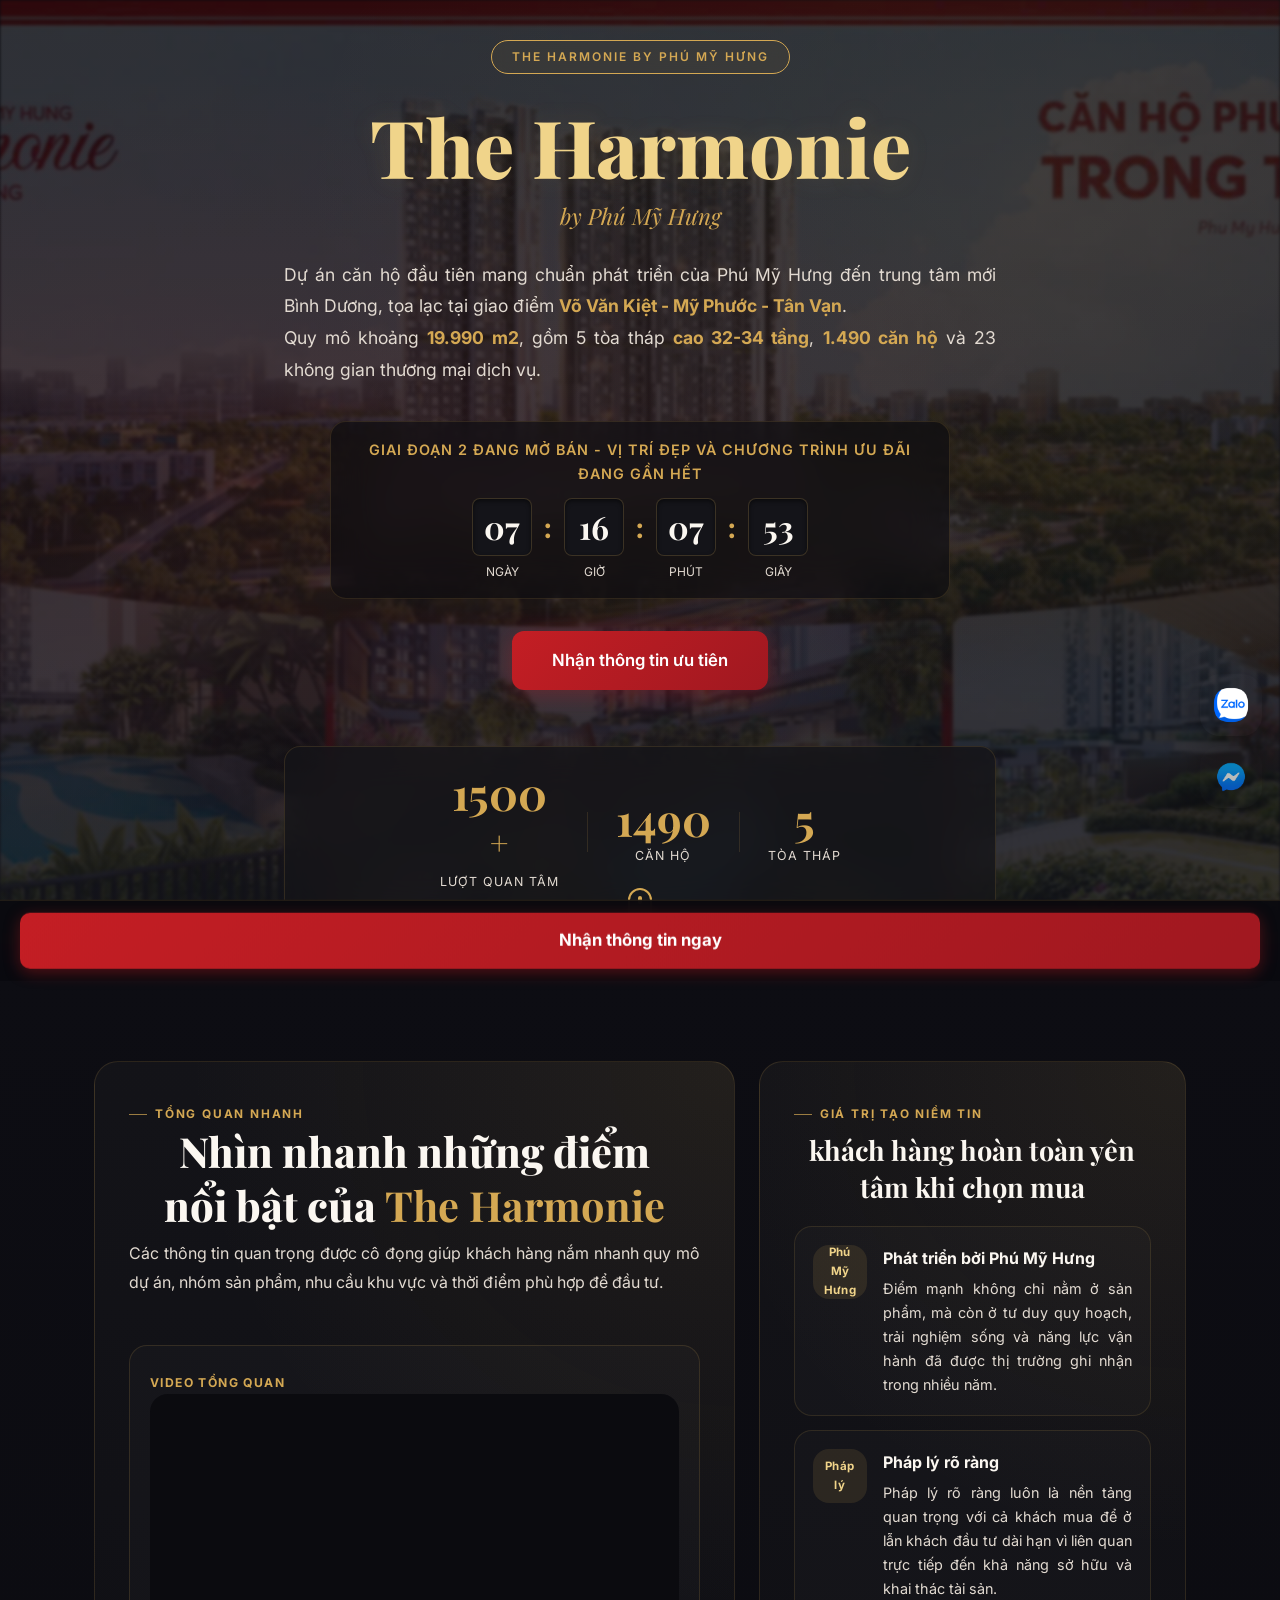
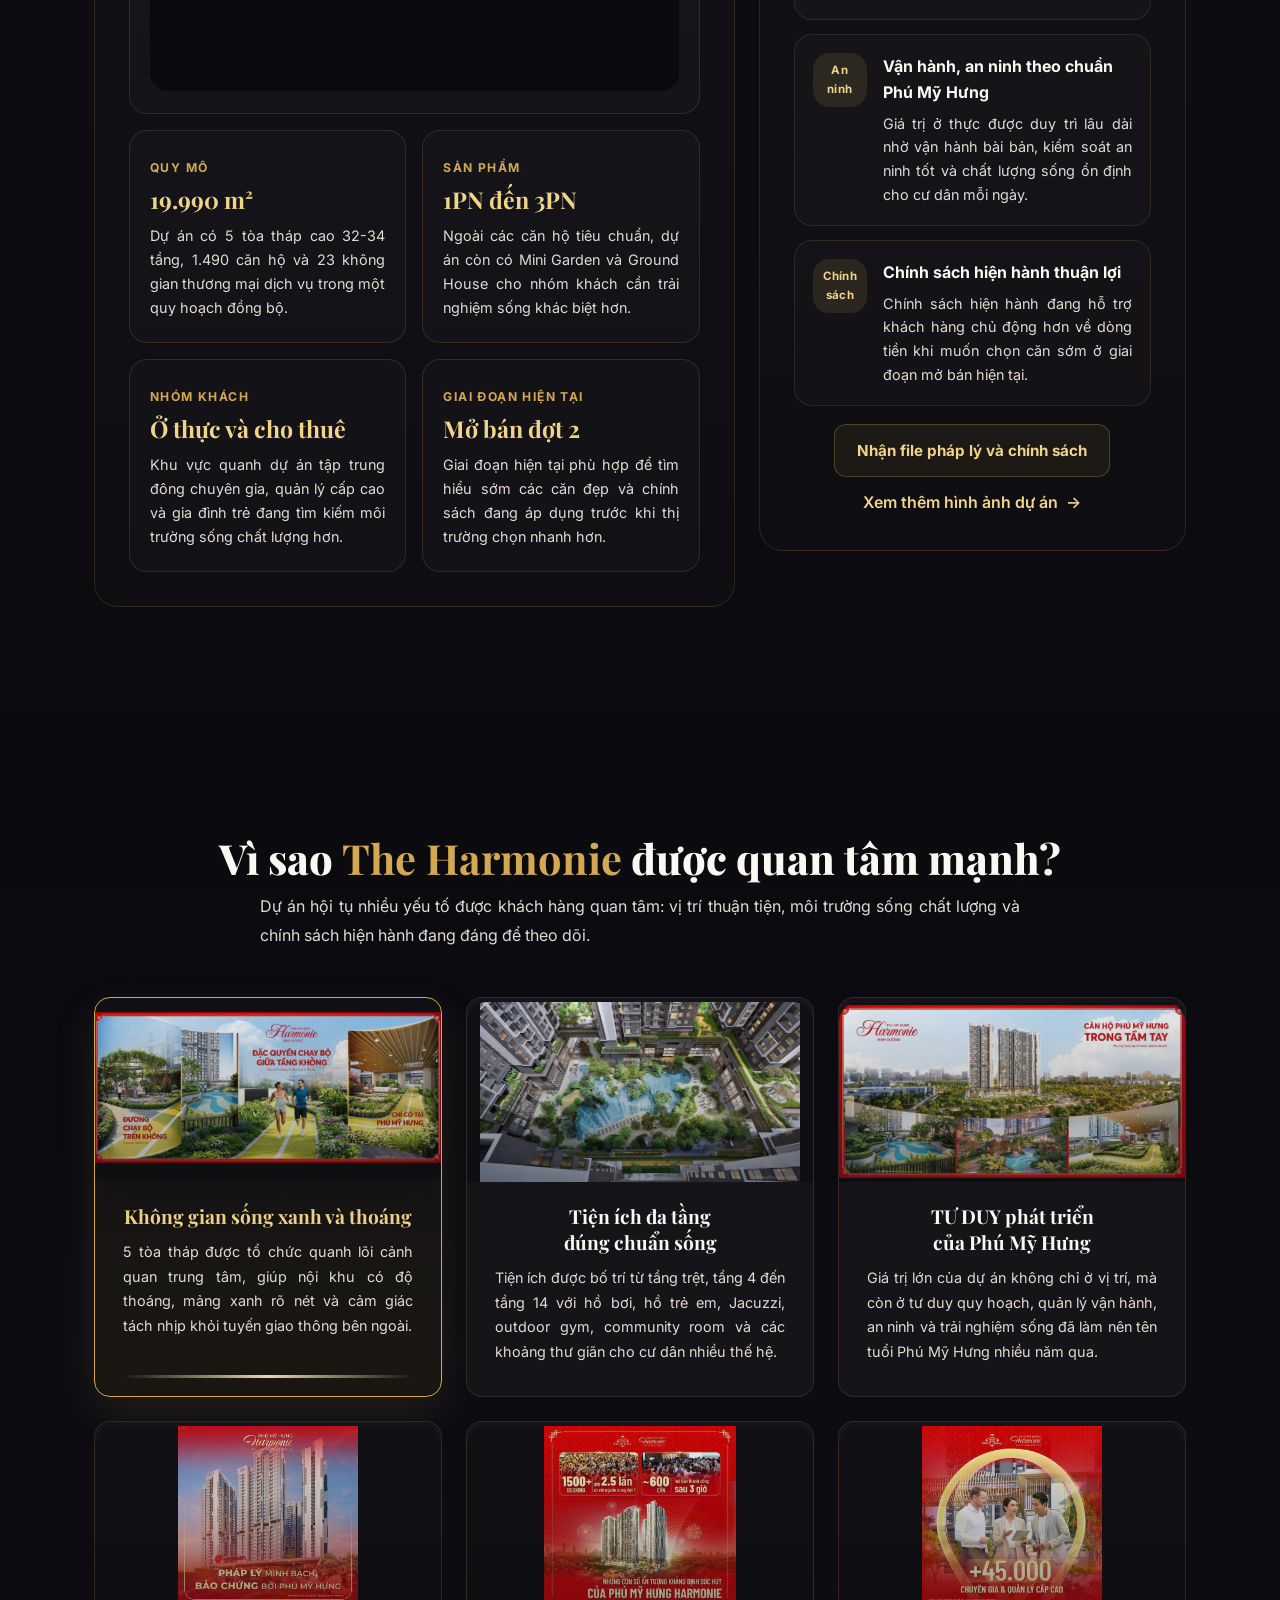
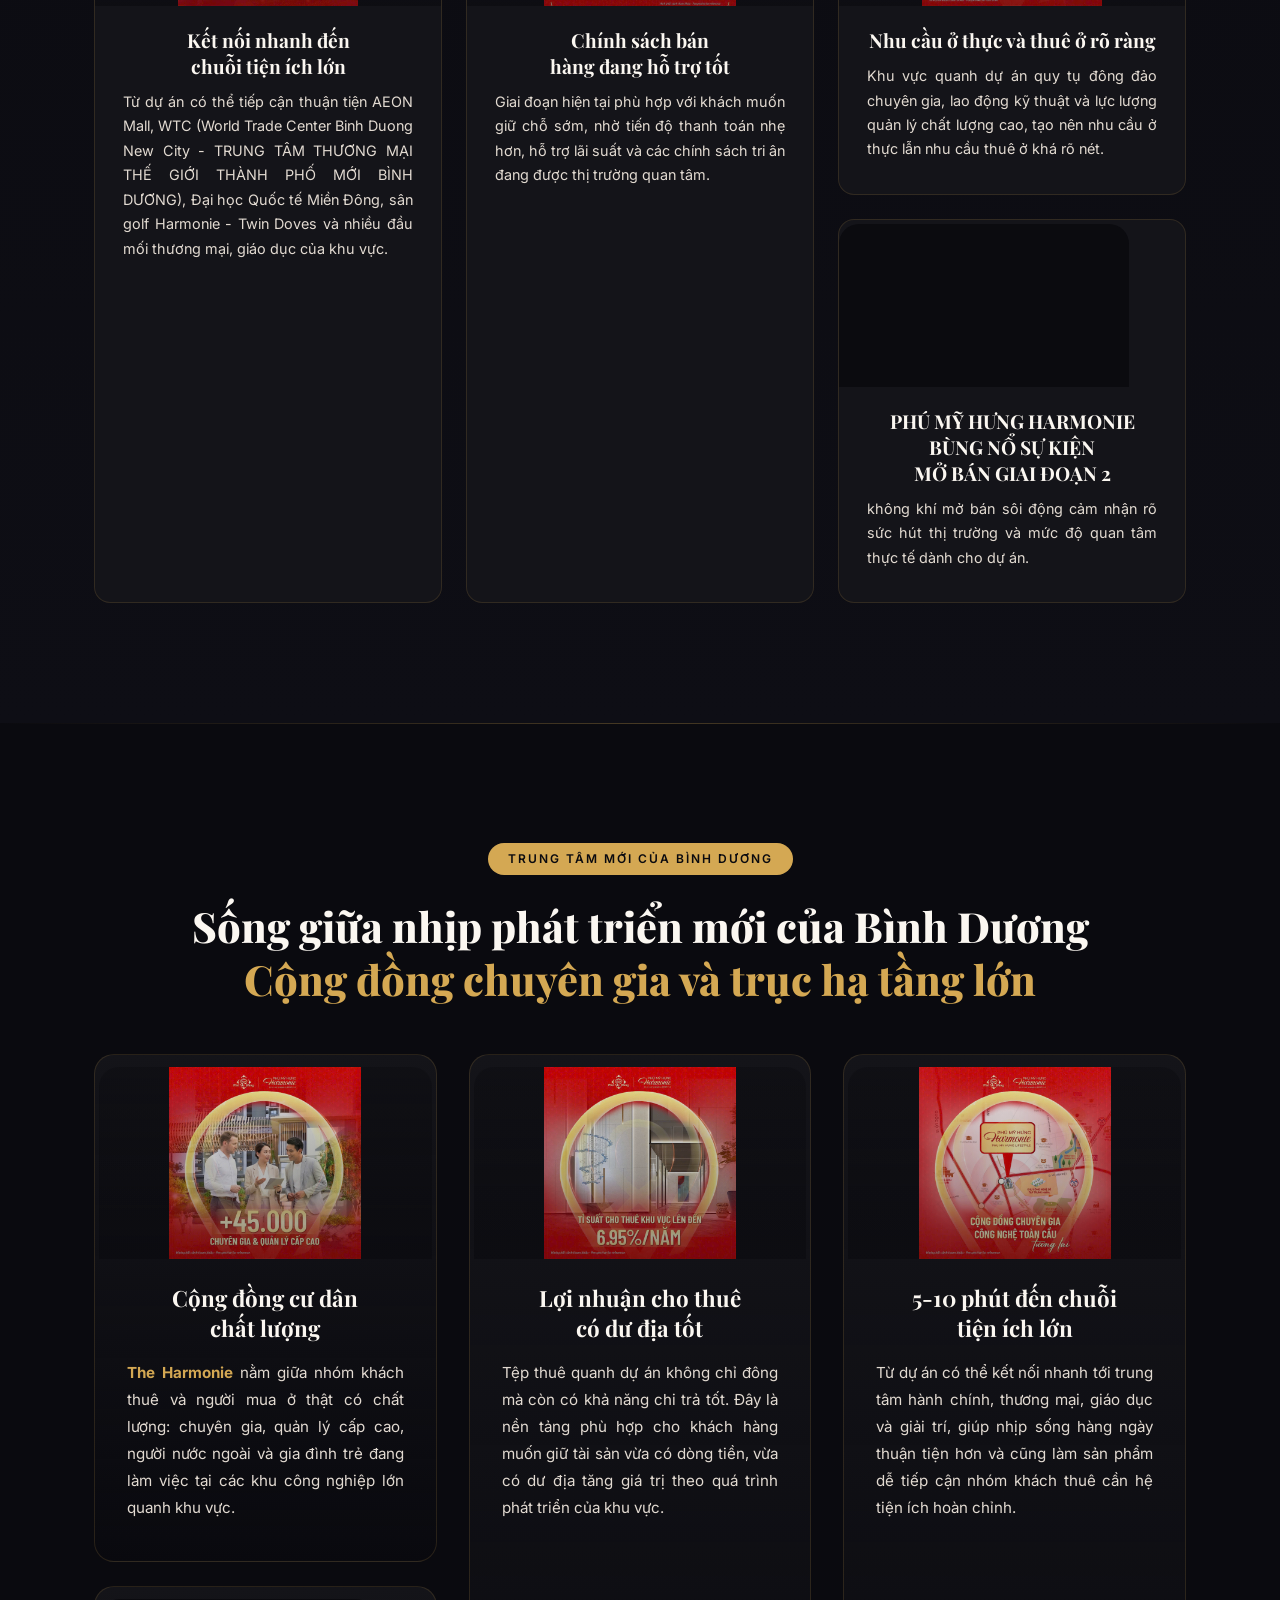
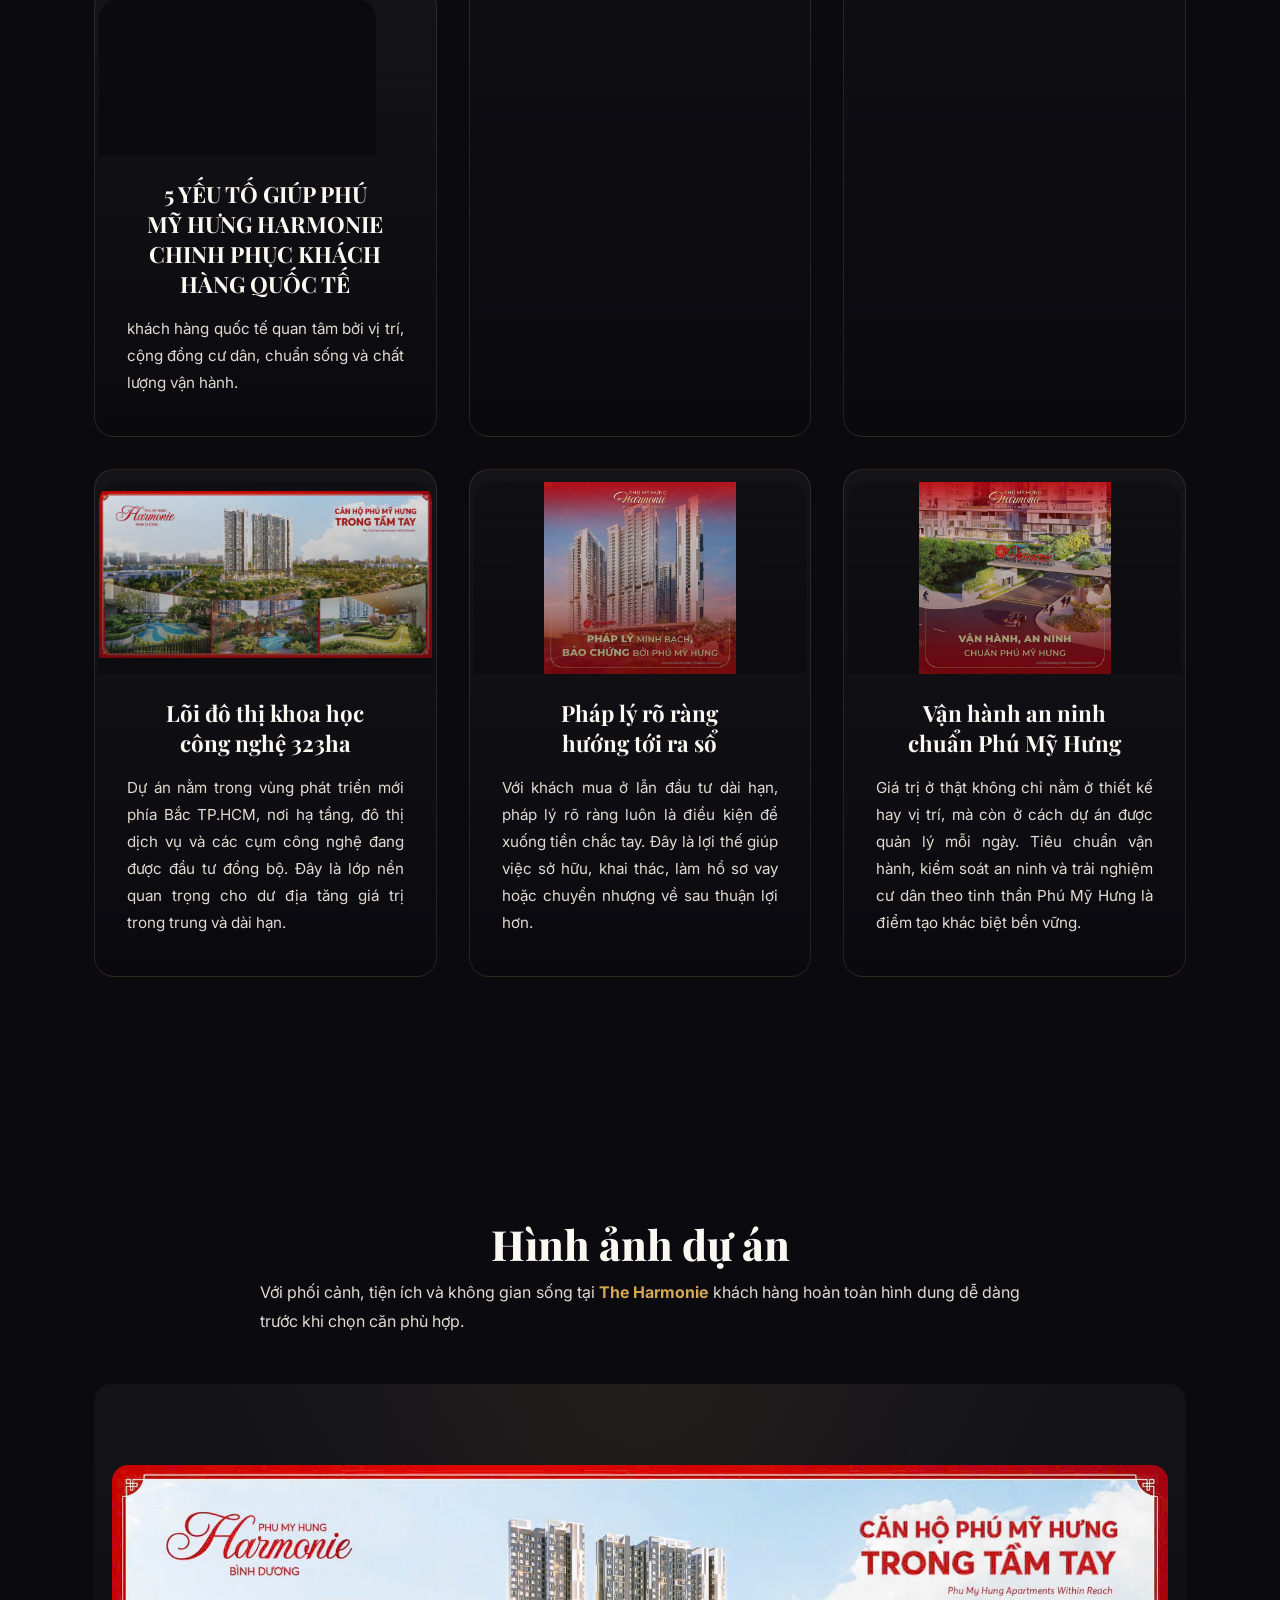
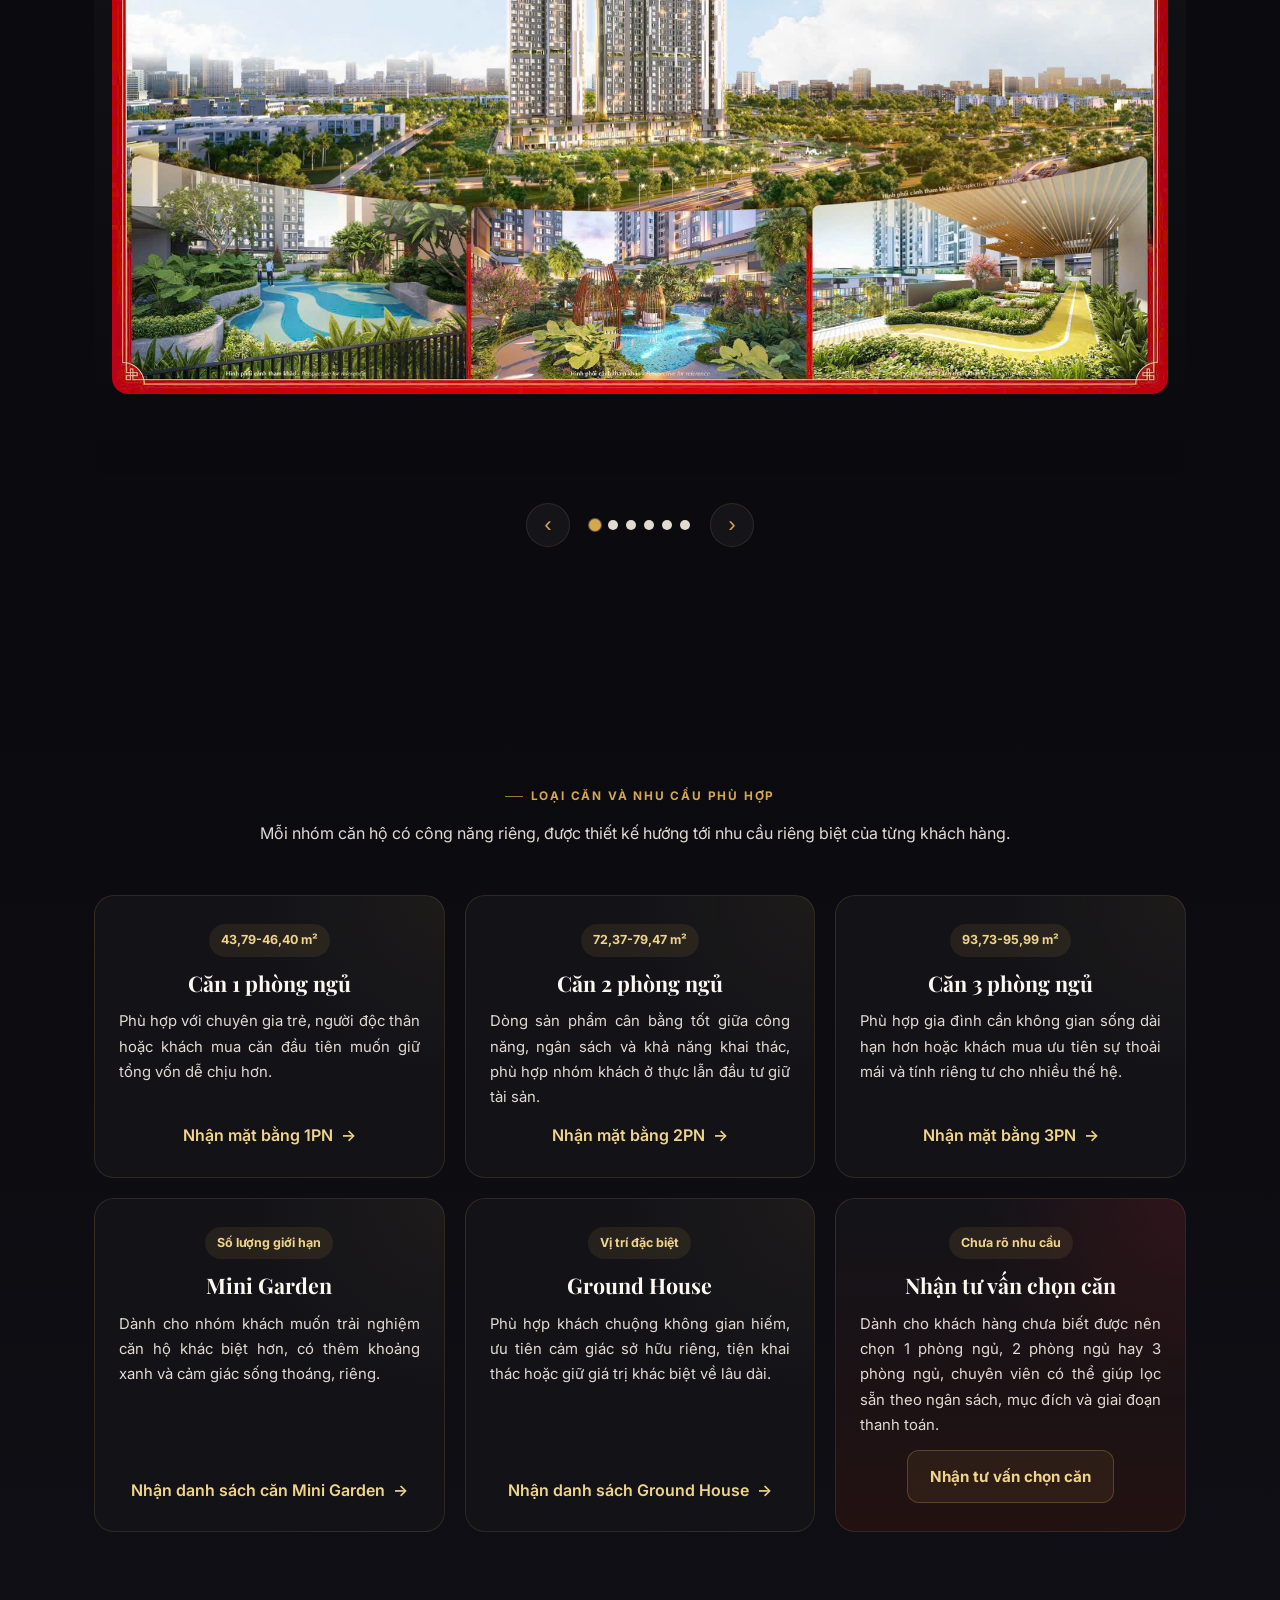
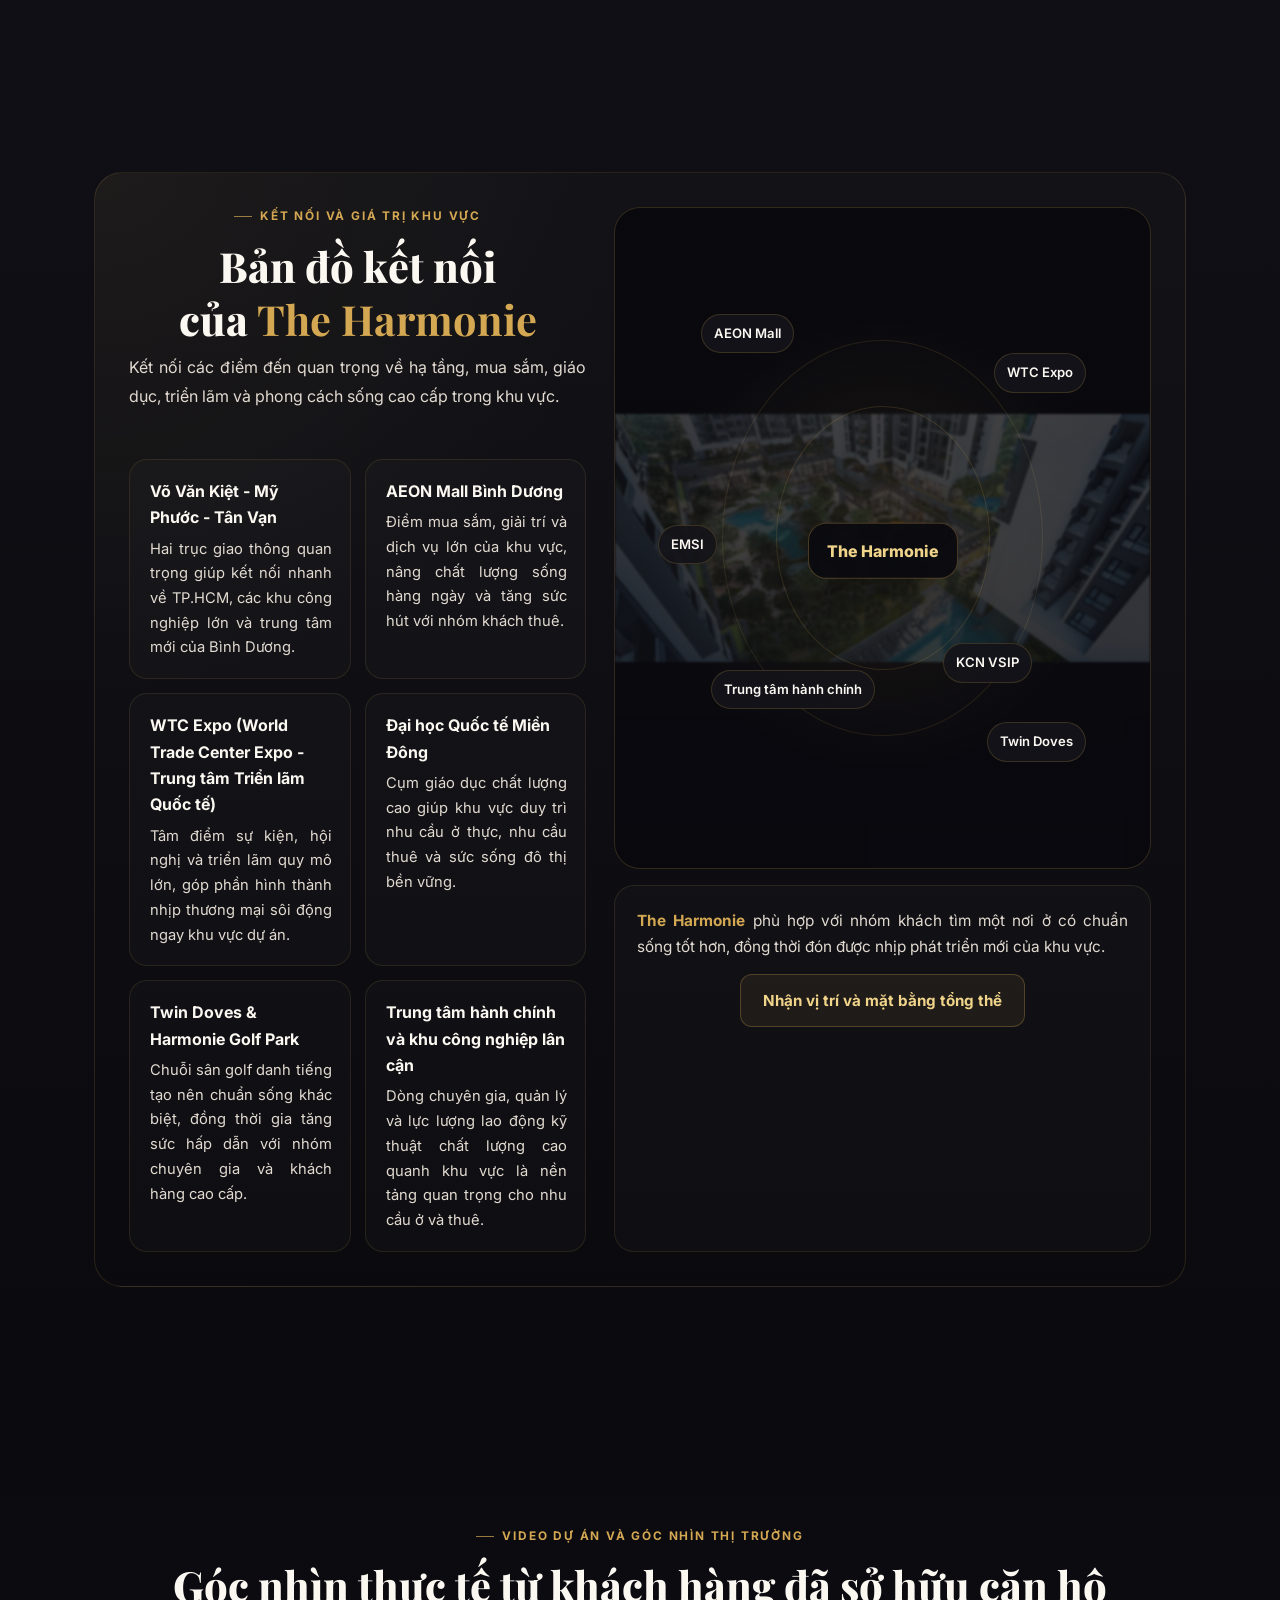
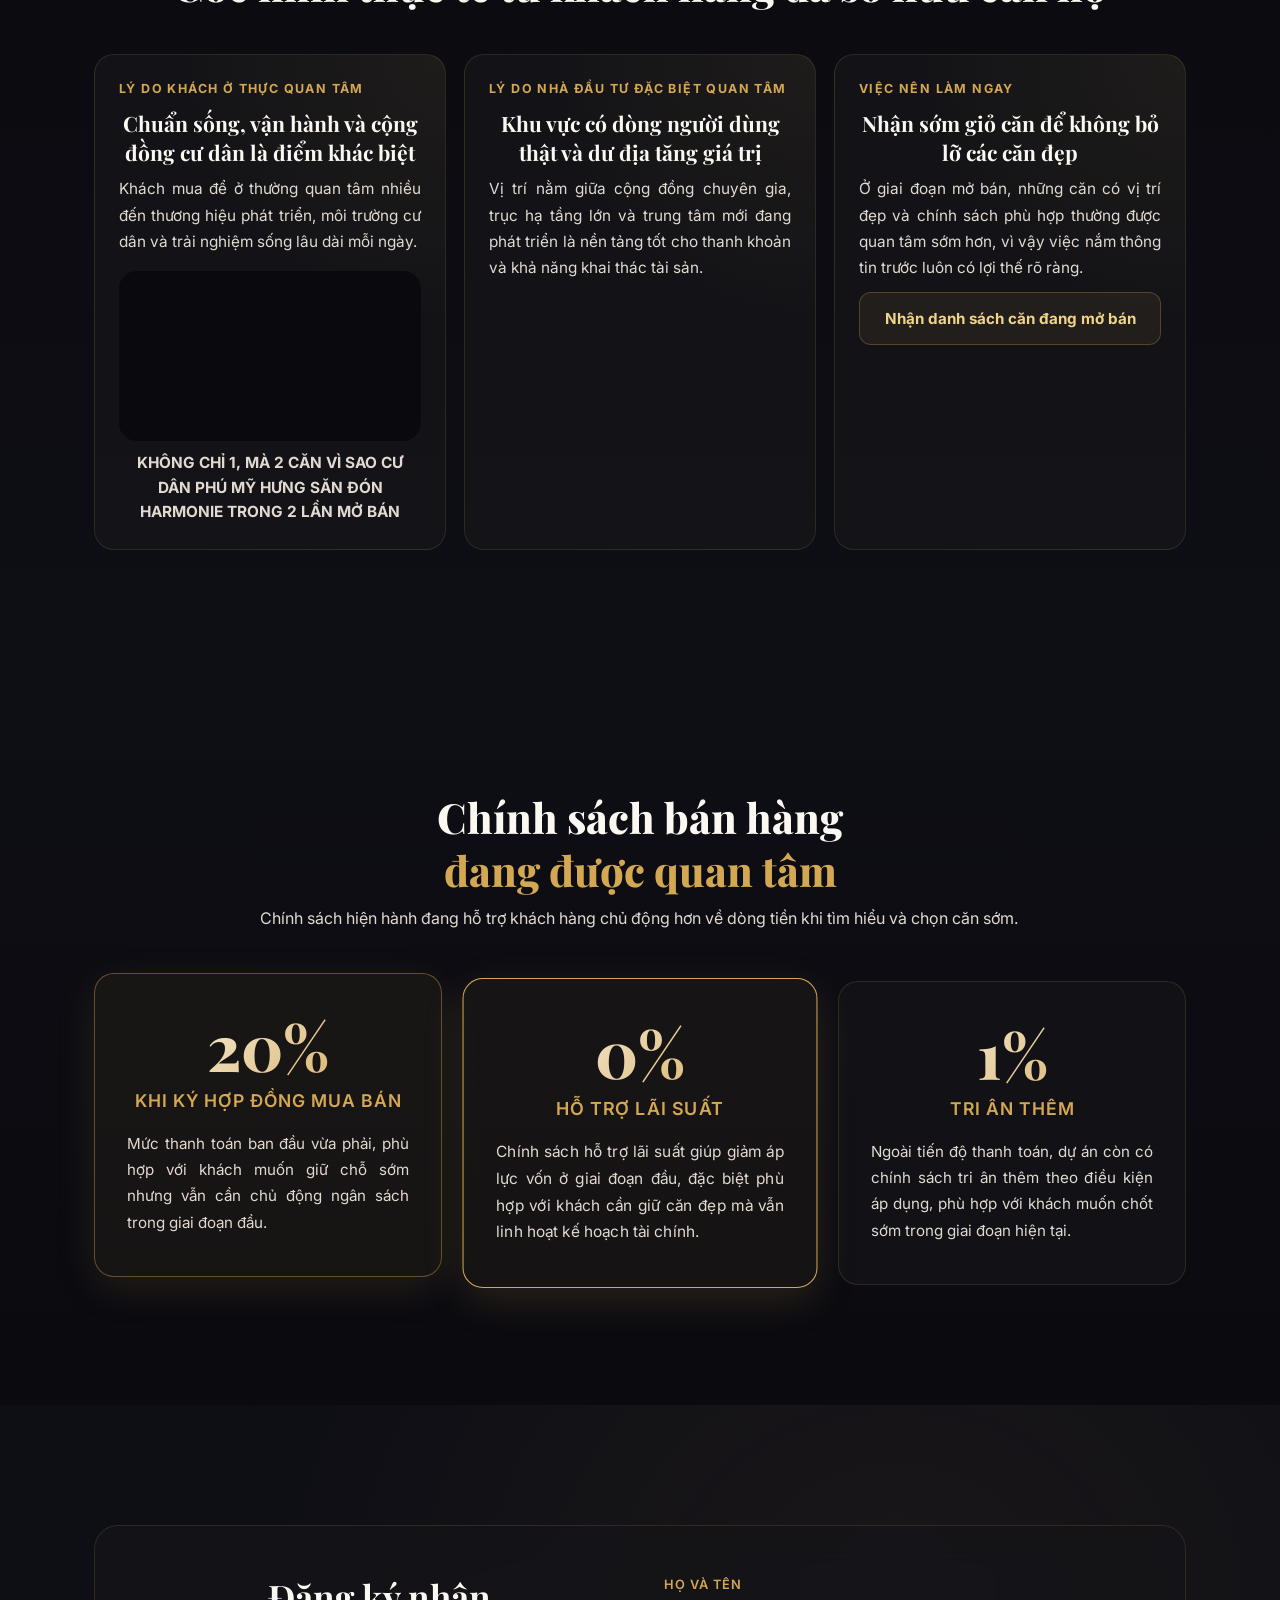
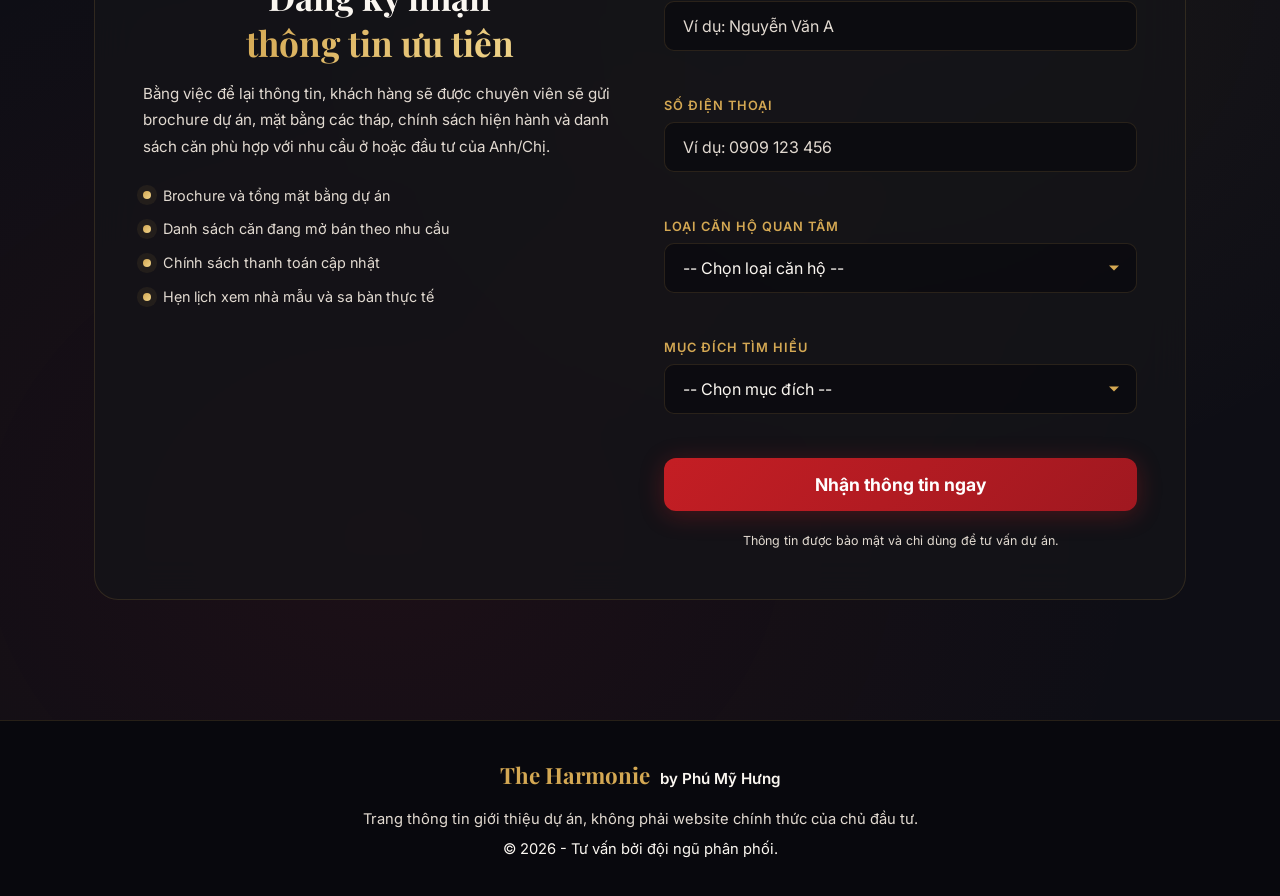
==== commit db122f33: "Update index.html" ====
--- a/index.html
+++ b/index.html
@@ -36,7 +36,7 @@
       </p>
 
       <div class="countdown-wrap" id="countdownWrap">
-        <p class="countdown-label">GIAI ĐOẠN 2 ĐANG MỞ BÁN - CẬP NHẬT THÔNG TIN MỞ BÁN VÀ CHÍNH SÁCH HIỆN HÀNH</p>
+        <p class="countdown-label">GIAI ĐOẠN 2 ĐANG MỞ BÁN - VỊ TRÍ ĐẸP VÀ CHƯƠNG TRÌNH ƯU ĐÃI ĐANG GẦN HẾT</p>
         <div class="countdown" id="countdown">
           <div class="cd-item"><span id="cd-days">00</span><small>Ngày</small></div>
           <div class="cd-sep">:</div>
@@ -78,7 +78,7 @@
         <div class="facts-panel panel-card" data-reveal-section>
           <span class="mini-kicker">TỔNG QUAN NHANH</span>
           <h2 class="section-title">Nhìn nhanh những điểm nổi bật của <span class="brand-highlight">The Harmonie</span></h2>
-          <p class="section-subtitle">Các thông tin quan trọng được cô đọng để Anh/Chị nắm nhanh quy mô dự án, nhóm sản phẩm, nhu cầu khu vực và thời điểm phù hợp để tìm hiểu.</p>
+          <p class="section-subtitle">Các thông tin quan trọng được cô đọng giúp khách hàng nắm nhanh quy mô dự án, nhóm sản phẩm, nhu cầu khu vực và thời điểm phù hợp để đầu tư.</p>
           <div class="facts-grid">
             <article class="fact-card fact-card--video" tabindex="0">
               <span class="fact-label">Video tổng quan</span>
@@ -111,13 +111,13 @@
 
         <aside class="trust-panel panel-card" data-reveal-section>
           <span class="mini-kicker">GIÁ TRỊ TẠO NIỀM TIN</span>
-          <h3>Những yếu tố giúp Anh/Chị yên tâm hơn khi chọn mua</h3>
+          <h3>khách hàng hoàn toàn yên tâm khi chọn mua</h3>
           <div class="trust-list">
             <article class="trust-card" tabindex="0">
               <span class="trust-icon">Phú Mỹ Hưng</span>
               <div>
                 <h4>Phát triển bởi Phú Mỹ Hưng</h4>
-                <p>Điểm mạnh không chỉ nằm ở sản phẩm, mà còn ở tư duy quy hoạch, trải nghiệm sống và năng lực vận hành đã được thị trường ghi nhận nhiều năm.</p>
+                <p>Điểm mạnh không chỉ nằm ở sản phẩm, mà còn ở tư duy quy hoạch, trải nghiệm sống và năng lực vận hành đã được thị trường ghi nhận trong nhiều năm.</p>
               </div>
             </article>
             <article class="trust-card" tabindex="0">
@@ -154,7 +154,7 @@
   <section id="highlights" class="highlights">
     <div class="container">
       <h2 class="section-title">Vì sao <span class="brand-highlight">The Harmonie</span> được quan tâm mạnh?</h2>
-      <p class="section-subtitle">Dự án hội tụ nhiều yếu tố được khách mua quan tâm: vị trí thuận tiện, môi trường sống chất lượng và chính sách hiện hành đang đáng để theo dõi.</p>
+      <p class="section-subtitle">Dự án hội tụ nhiều yếu tố được khách hàng quan tâm: vị trí thuận tiện, môi trường sống chất lượng và chính sách hiện hành đang đáng để theo dõi.</p>
       <div class="highlights-grid">
         <div class="highlight-card" data-aos="up" data-highlight-card tabindex="0" style="--delay: 0">
           <div class="card-media" style="--card-image: url('assets/project-images/456911589011082479637.jpg'); --card-position: center 44%;"></div>
@@ -168,13 +168,13 @@
         </div>
         <div class="highlight-card" data-aos="up" data-highlight-card tabindex="0" style="--delay: 2">
           <div class="card-media" style="--card-image: url('assets/project-images/456911589011082479636.jpg'); --card-position: center 38%;"></div>
-          <h3>DNA phát triển của Phú Mỹ Hưng</h3>
+          <h3>TƯ DUY phát triển của Phú Mỹ Hưng</h3>
           <p>Giá trị lớn của dự án không chỉ ở vị trí, mà còn ở tư duy quy hoạch, quản lý vận hành, an ninh và trải nghiệm sống đã làm nên tên tuổi Phú Mỹ Hưng nhiều năm qua.</p>
         </div>
         <div class="highlight-card" data-aos="up" data-highlight-card tabindex="0" style="--delay: 3">
           <div class="card-media" style="--card-image: url('assets/project-images/342115162067173374824.jpg'); --card-position: center 50%;"></div>
           <h3>Kết nối nhanh đến chuỗi tiện ích lớn</h3>
-          <p>Từ dự án có thể tiếp cận thuận tiện AEON Mall, WTC, Đại học Quốc tế Miền Đông, sân golf Harmonie - Twin Doves và nhiều đầu mối thương mại, giáo dục của khu vực.</p>
+          <p>Từ dự án có thể tiếp cận thuận tiện AEON Mall, WTC (World Trade Center Binh Duong New City - TRUNG TÂM THƯƠNG MẠI THẾ GIỚI THÀNH PHỐ MỚI BÌNH DƯƠNG), Đại học Quốc tế Miền Đông, sân golf Harmonie - Twin Doves và nhiều đầu mối thương mại, giáo dục của khu vực.</p>
         </div>
         <div class="highlight-card" data-aos="up" data-highlight-card tabindex="0" style="--delay: 4">
           <div class="card-media" style="--card-image: url('assets/project-images/12049856380016819158.jpg'); --card-position: center 28%;"></div>
@@ -192,7 +192,7 @@
               <iframe src="https://www.youtube.com/embed/apkq81eajlM" title="PHÚ MỸ HƯNG HARMONIE BÙNG NỔ SỰ KIỆN MỞ BÁN GIAI ĐOẠN 2" loading="lazy" allow="accelerometer; autoplay; clipboard-write; encrypted-media; gyroscope; picture-in-picture; web-share" referrerpolicy="strict-origin-when-cross-origin" allowfullscreen></iframe>
             </div>
             <h3>PHÚ MỸ HƯNG HARMONIE BÙNG NỔ SỰ KIỆN MỞ BÁN GIAI ĐOẠN 2</h3>
-            <p>Video ghi lại không khí mở bán sôi động, giúp Anh/Chị cảm nhận rõ hơn sức hút thị trường và mức độ quan tâm thực tế dành cho dự án.</p>
+            <p>không khí mở bán sôi động cảm nhận rõ sức hút thị trường và mức độ quan tâm thực tế dành cho dự án.</p>
           </div>
         </div>
       </div>
@@ -215,7 +215,7 @@
               <iframe src="https://www.youtube.com/embed/9oz_SF6P_1s" title="5 YẾU TỐ GIÚP PHÚ MỸ HƯNG HARMONIE CHINH PHỤC KHÁCH HÀNG QUỐC TẾ" loading="lazy" allow="accelerometer; autoplay; clipboard-write; encrypted-media; gyroscope; picture-in-picture; web-share" referrerpolicy="strict-origin-when-cross-origin" allowfullscreen></iframe>
             </div>
             <h3>5 YẾU TỐ GIÚP PHÚ MỸ HƯNG HARMONIE CHINH PHỤC KHÁCH HÀNG QUỐC TẾ</h3>
-            <p>Video này làm rõ vì sao dự án được nhóm khách hàng quốc tế quan tâm, từ vị trí, cộng đồng cư dân đến chuẩn sống và chất lượng vận hành.</p>
+            <p>khách hàng quốc tế quan tâm bởi vị trí, cộng đồng cư dân, chuẩn sống và chất lượng vận hành.</p>
           </div>
         </div>
         <div class="silicon-card">
@@ -250,7 +250,7 @@
   <section id="gallery" class="gallery">
     <div class="container">
       <h2 class="section-title">Hình ảnh dự án</h2>
-      <p class="section-subtitle">Phối cảnh, tiện ích và không gian sống tại <span class="brand-highlight">The Harmonie</span> để Anh/Chị hình dung rõ hơn trước khi chọn căn phù hợp.</p>
+      <p class="section-subtitle">Với phối cảnh, tiện ích và không gian sống tại <span class="brand-highlight">The Harmonie</span> khách hàng hoàn toàn hình dung dễ dàng trước khi chọn căn phù hợp.</p>
       <div class="gallery-viewport">
         <div class="gallery-track" id="galleryTrack">
           <div class="gallery-slide">
@@ -284,8 +284,7 @@
   <section id="product-types" class="units-section">
     <div class="container">
       <span class="mini-kicker mini-kicker--center">LOẠI CĂN VÀ NHU CẦU PHÙ HỢP</span>
-      <h2 class="section-title">Chọn nhóm sản phẩm phù hợp với nhu cầu của Anh/Chị</h2>
-      <p class="section-subtitle">Mỗi nhóm căn hộ có công năng và tệp khách phù hợp riêng, giúp Anh/Chị dễ hình dung hơn trước khi nhận mặt bằng chi tiết.</p>
+      <p class="section-subtitle">Mỗi nhóm căn hộ có công năng riêng, được thiết kế hướng tới nhu cầu riêng biệt của từng khách hàng.</p>
       <div class="units-grid">
         <article class="unit-card" tabindex="0">
           <span class="unit-badge">43,79-46,40 m²</span>
@@ -320,7 +319,7 @@
         <article class="unit-card unit-card--accent" tabindex="0">
           <span class="unit-badge">Chưa rõ nhu cầu</span>
           <h3>Nhận tư vấn chọn căn</h3>
-          <p>Nếu Anh/Chị chưa chốt được nên chọn 1 phòng ngủ, 2 phòng ngủ hay 3 phòng ngủ, chuyên viên có thể lọc sẵn theo ngân sách, mục đích và giai đoạn thanh toán.</p>
+          <p>Dành cho khách hàng chưa biết được nên chọn 1 phòng ngủ, 2 phòng ngủ hay 3 phòng ngủ, chuyên viên có thể giúp lọc sẵn theo ngân sách, mục đích và giai đoạn thanh toán.</p>
           <a href="#contact-form" class="btn-secondary">Nhận tư vấn chọn căn</a>
         </article>
       </div>
@@ -333,7 +332,7 @@
         <div class="connection-copy">
           <span class="mini-kicker mini-kicker--center">KẾT NỐI VÀ GIÁ TRỊ KHU VỰC</span>
           <h2 class="section-title">Bản đồ kết nối của <span class="brand-highlight">The Harmonie</span></h2>
-          <p class="section-subtitle">Từ vị trí dự án, Anh/Chị có thể nhìn rõ các điểm đến quan trọng về hạ tầng, mua sắm, giáo dục, triển lãm và phong cách sống cao cấp trong khu vực.</p>
+          <p class="section-subtitle">Kết nối các điểm đến quan trọng về hạ tầng, mua sắm, giáo dục, triển lãm và phong cách sống cao cấp trong khu vực.</p>
 
           <div class="connection-points">
             <article class="connection-point" tabindex="0">
@@ -386,10 +385,8 @@
   <section id="proof-media" class="proof-section">
     <div class="container">
       <span class="mini-kicker mini-kicker--center">VIDEO DỰ ÁN VÀ GÓC NHÌN THỊ TRƯỜNG</span>
-      <h2 class="section-title">Góc nhìn thực tế giúp Anh/Chị hình dung rõ hơn về dự án</h2>
-      <p class="section-subtitle">Ngoài hình ảnh phối cảnh, các tư liệu thực tế sẽ giúp Anh/Chị cảm nhận rõ hơn về tiến độ, không gian sống và cách thị trường đang nhìn nhận dự án.</p>
-
-      <div class="proof-layout proof-layout--single">
+      <h2 class="section-title">Góc nhìn thực tế từ khách hàng đã sở hữu căn hộ</h2>
+           <div class="proof-layout proof-layout--single">
         <div class="proof-quote-grid proof-quote-grid--full">
           <article class="proof-quote-card proof-quote-card--video" tabindex="0">
             <span class="quote-label">Lý do khách ở thực quan tâm</span>
@@ -401,7 +398,7 @@
             <p class="proof-video-caption">KHÔNG CHỈ 1, MÀ 2 CĂN VÌ SAO CƯ DÂN PHÚ MỸ HƯNG SĂN ĐÓN HARMONIE TRONG 2 LẦN MỞ BÁN</p>
           </article>
           <article class="proof-quote-card" tabindex="0">
-            <span class="quote-label">Lý do nhà đầu tư để ý</span>
+            <span class="quote-label">Lý do nhà đầu tư đặc biệt quan tâm</span>
             <h3>Khu vực có dòng người dùng thật và dư địa tăng giá trị</h3>
             <p>Vị trí nằm giữa cộng đồng chuyên gia, trục hạ tầng lớn và trung tâm mới đang phát triển là nền tảng tốt cho thanh khoản và khả năng khai thác tài sản.</p>
           </article>
@@ -445,7 +442,7 @@
       <div class="form-wrapper">
         <div class="form-info">
           <h2 class="form-title">Đăng ký nhận<br><span class="accent">thông tin ưu tiên</span></h2>
-          <p class="form-desc">Để lại thông tin, chuyên viên sẽ gửi brochure dự án, mặt bằng các tháp, chính sách hiện hành và danh sách căn phù hợp với nhu cầu ở hoặc đầu tư của Anh/Chị.</p>
+          <p class="form-desc">Bằng việc để lại thông tin, khách hàng sẽ được chuyên viên sẽ gửi brochure dự án, mặt bằng các tháp, chính sách hiện hành và danh sách căn phù hợp với nhu cầu ở hoặc đầu tư của Anh/Chị.</p>
           <div class="form-benefits">
             <div class="benefit">Brochure và tổng mặt bằng dự án</div>
             <div class="benefit">Danh sách căn đang mở bán theo nhu cầu</div>
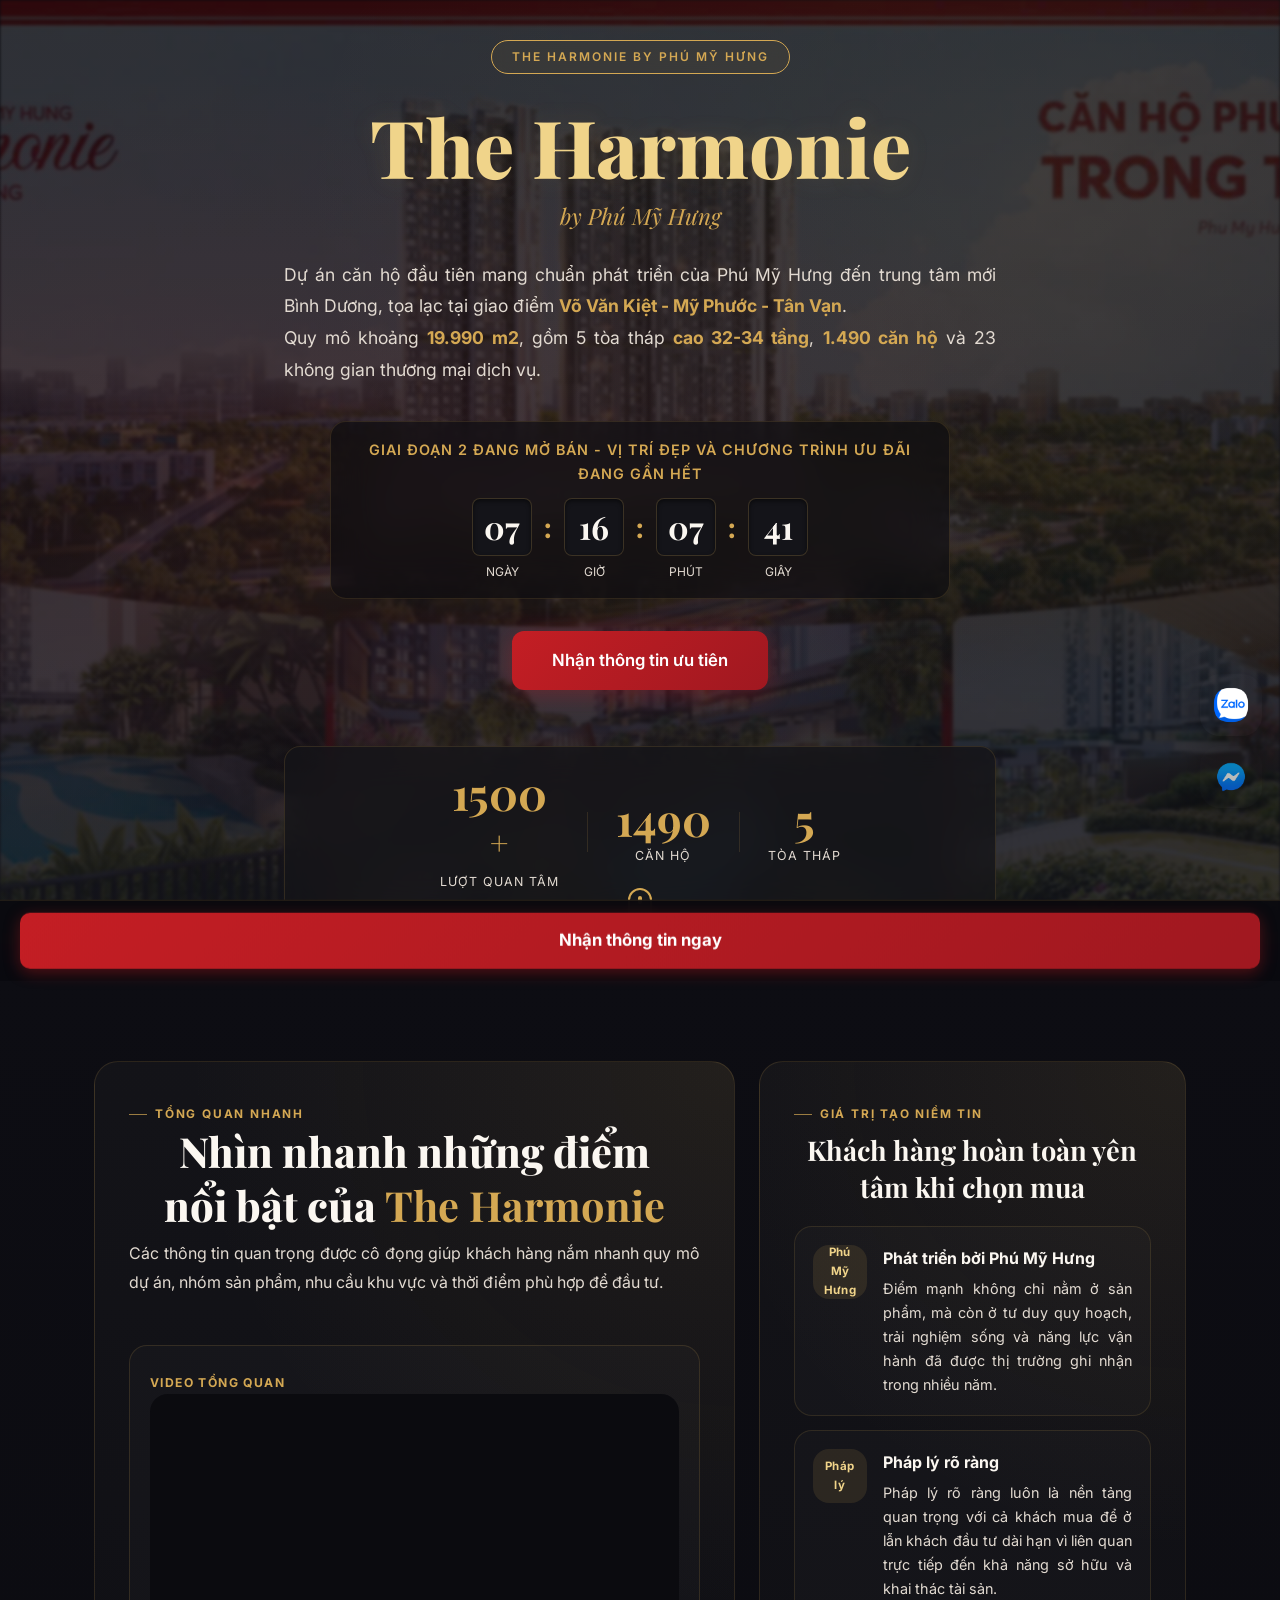
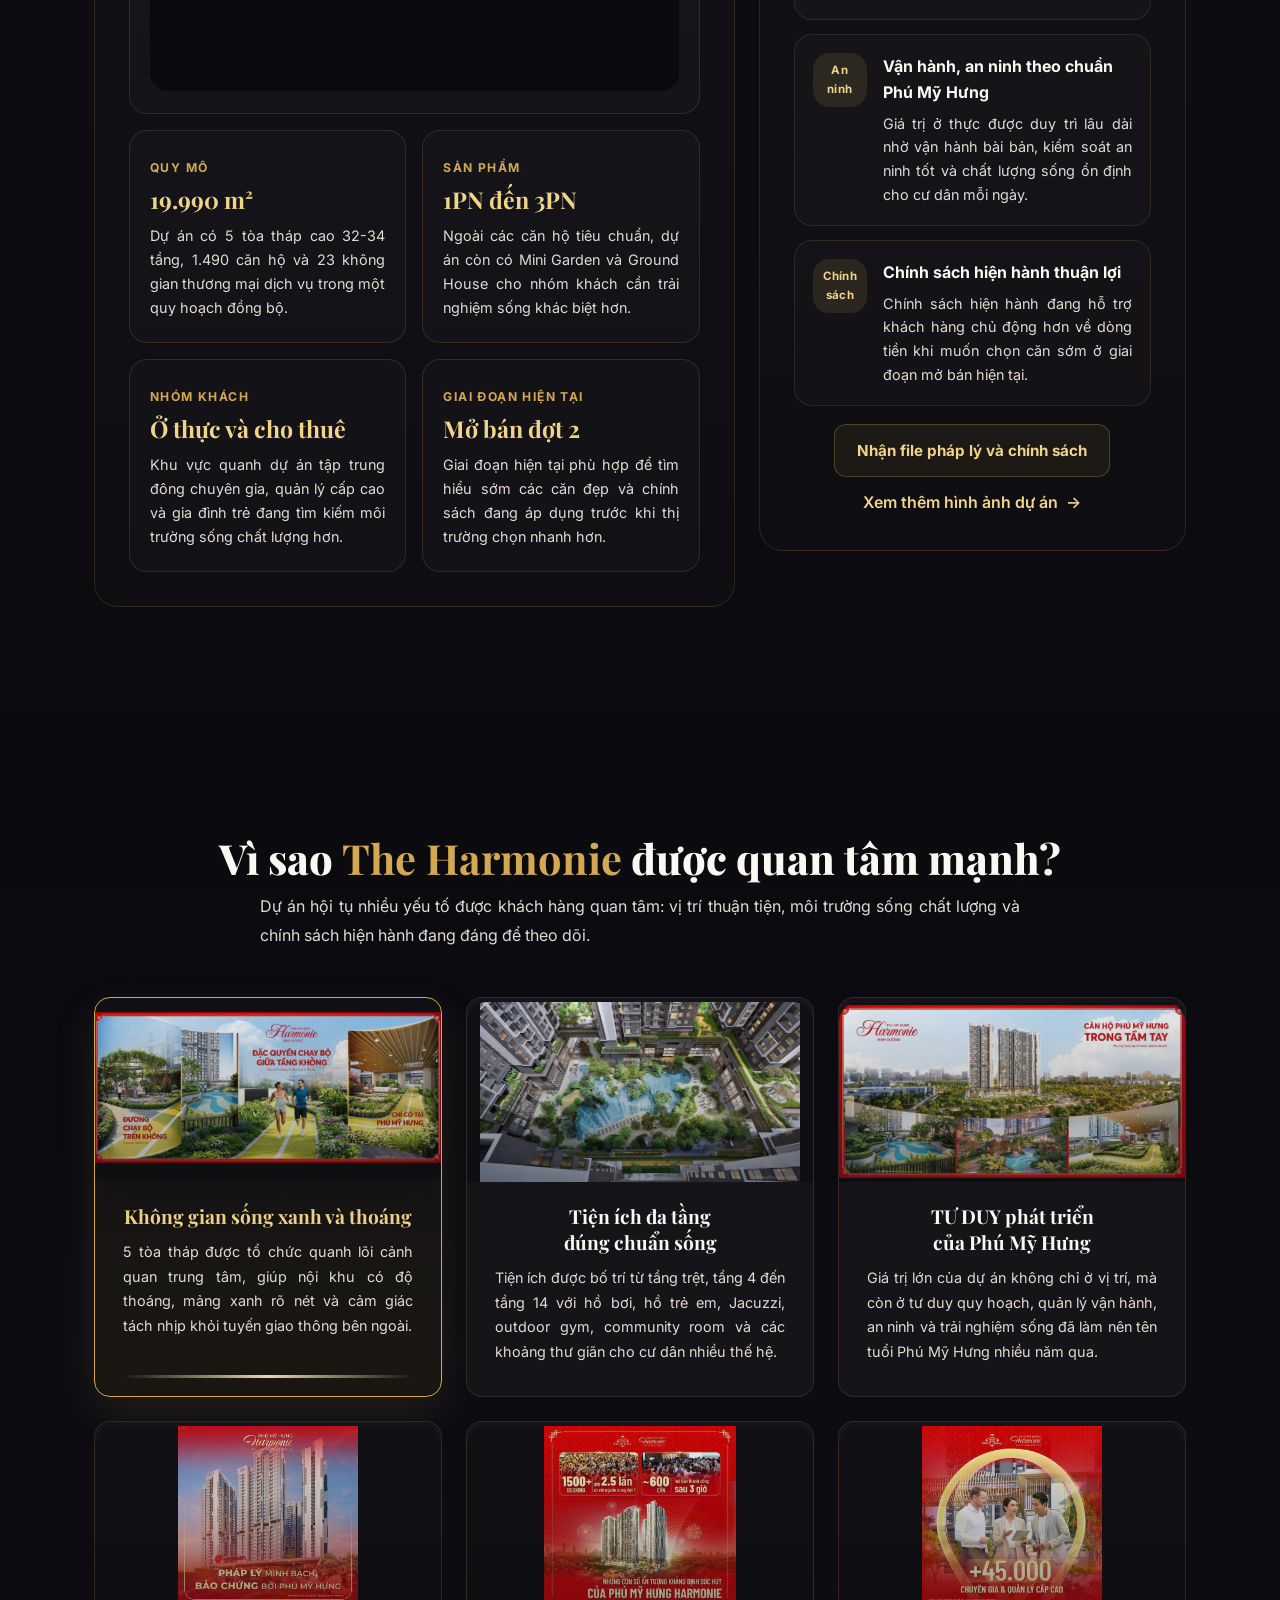
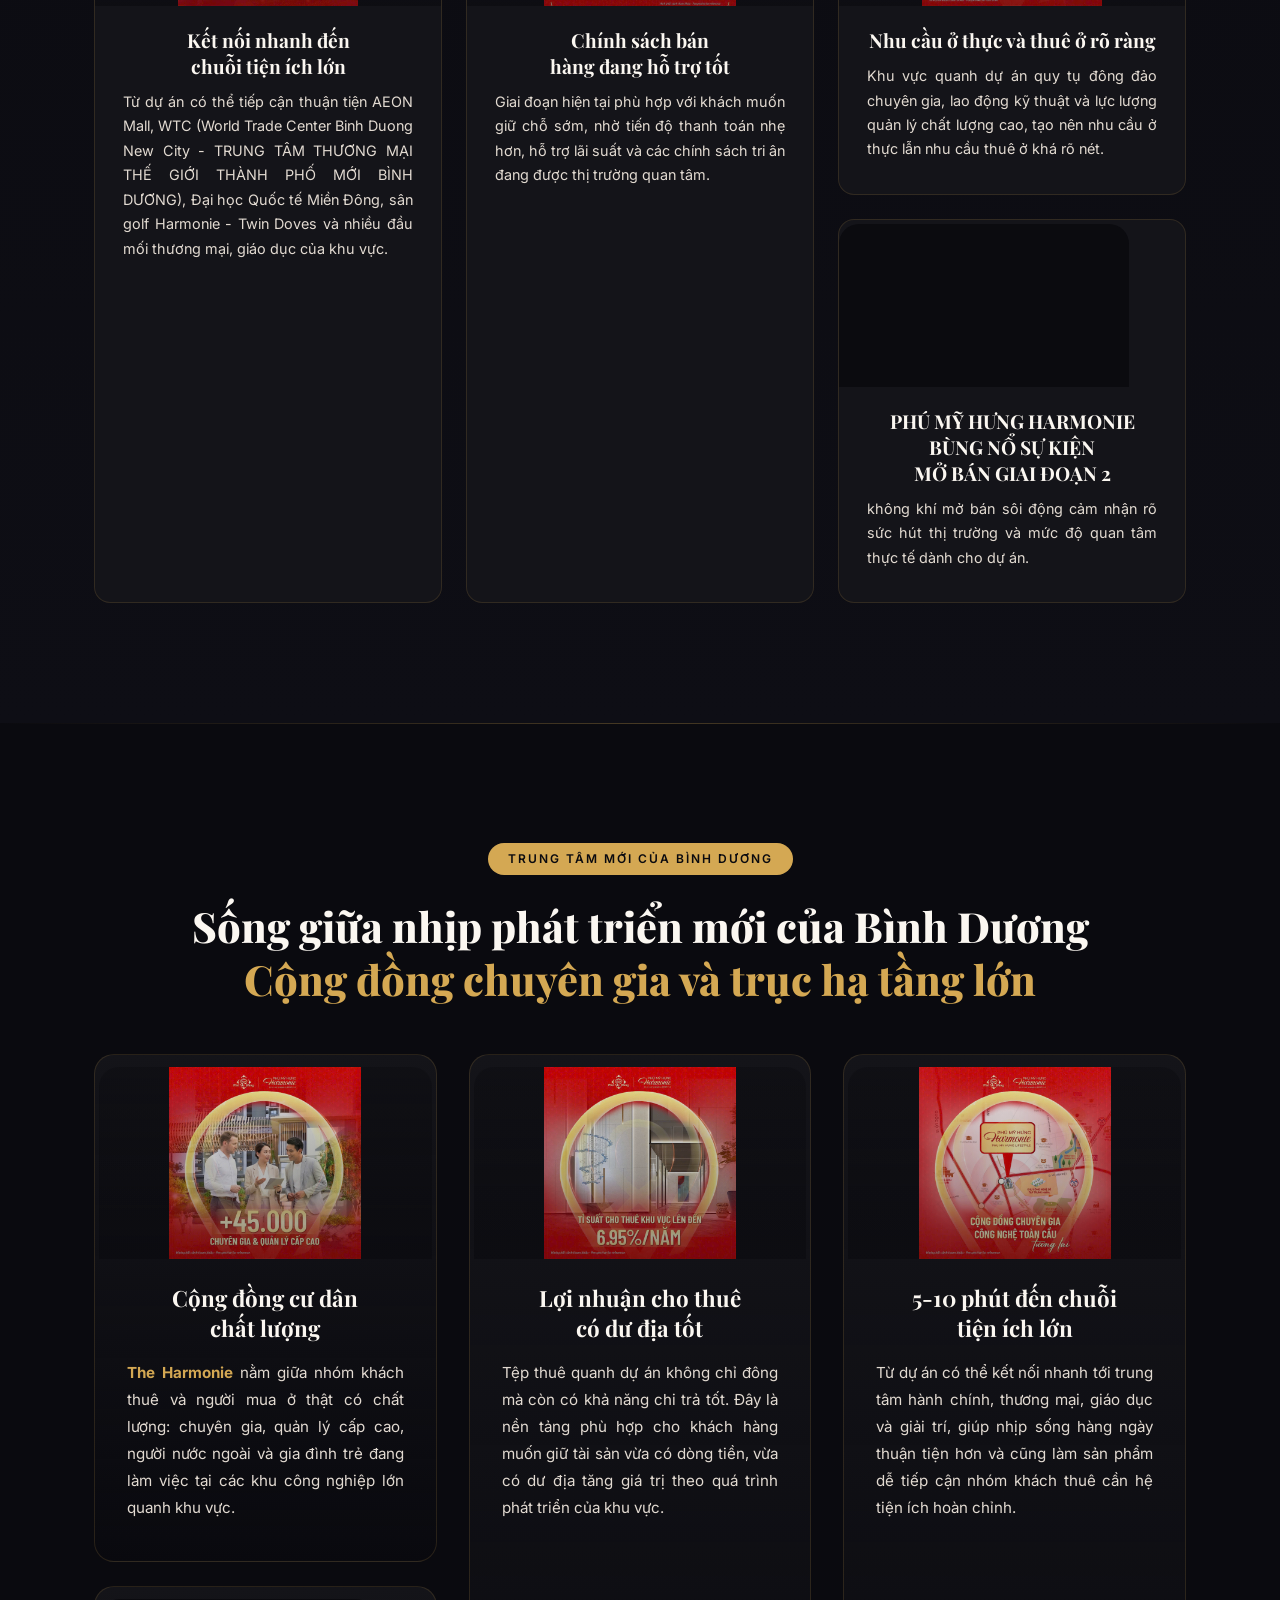
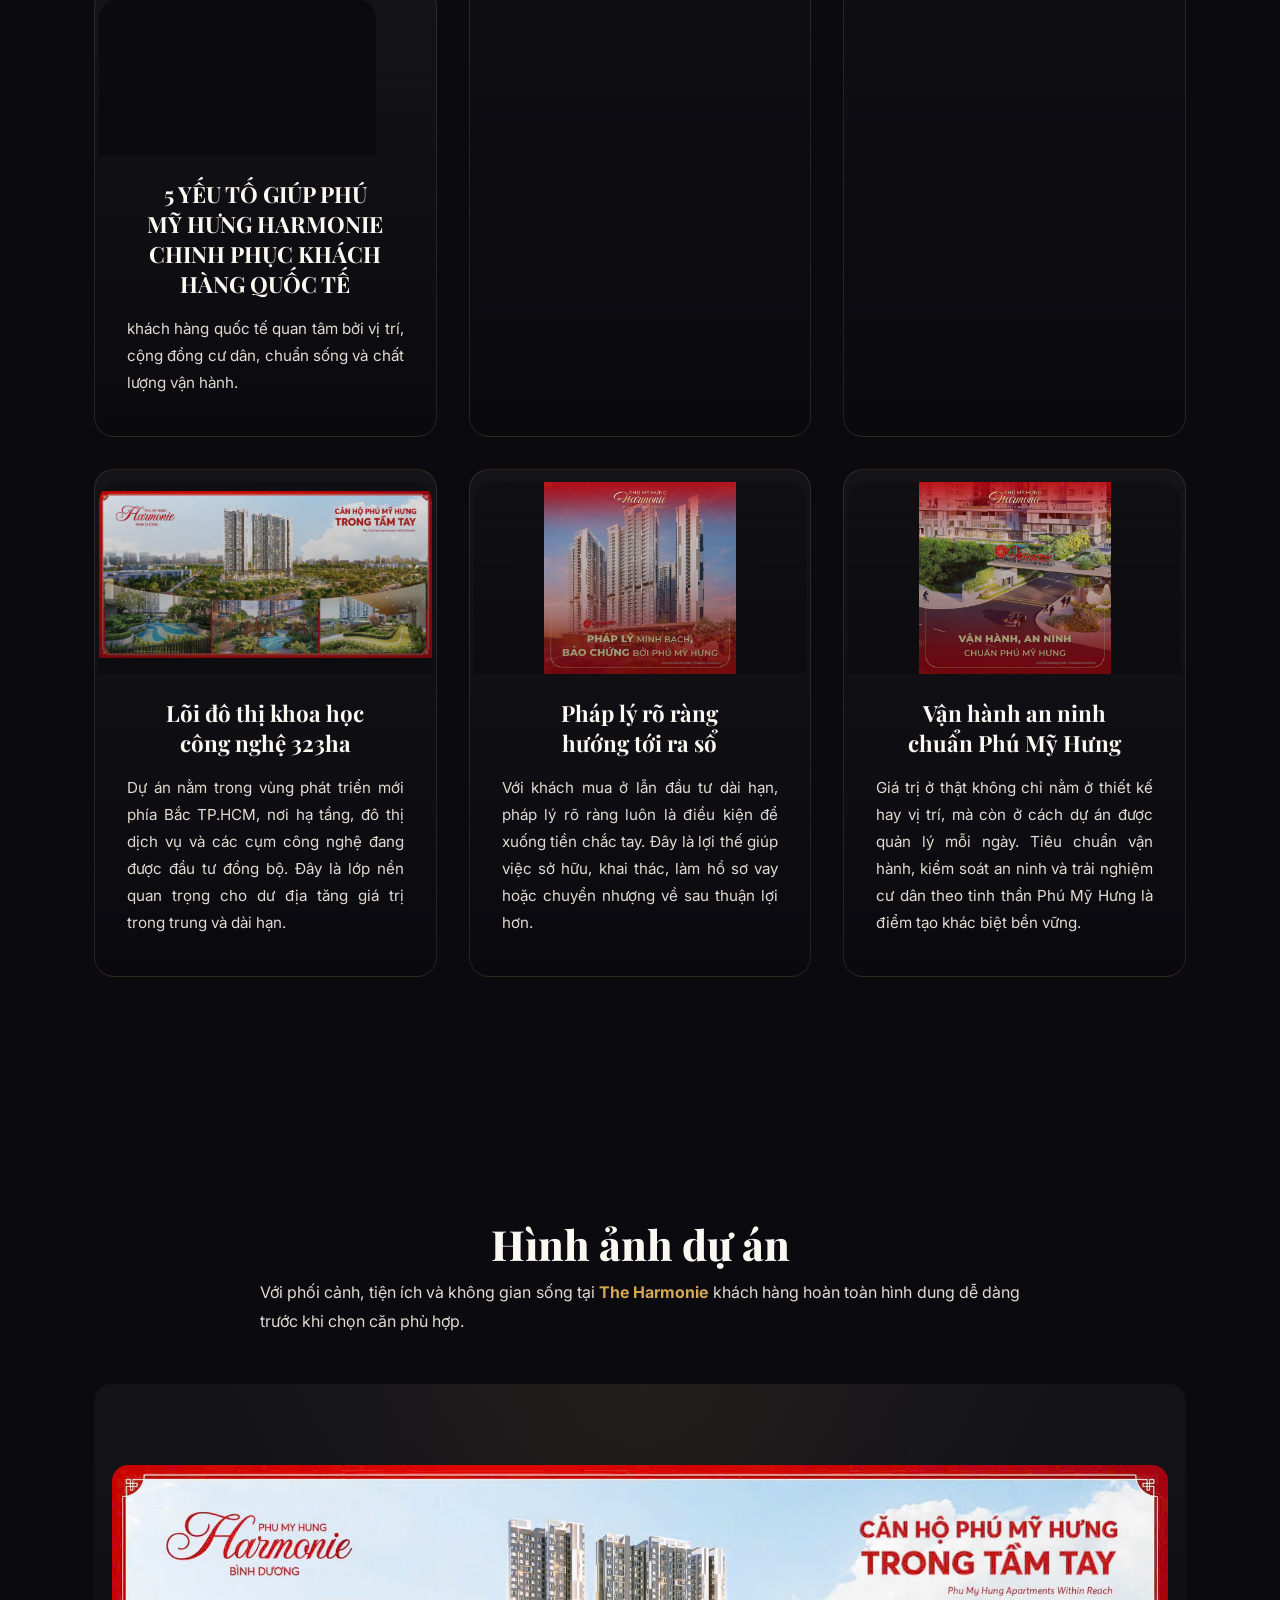
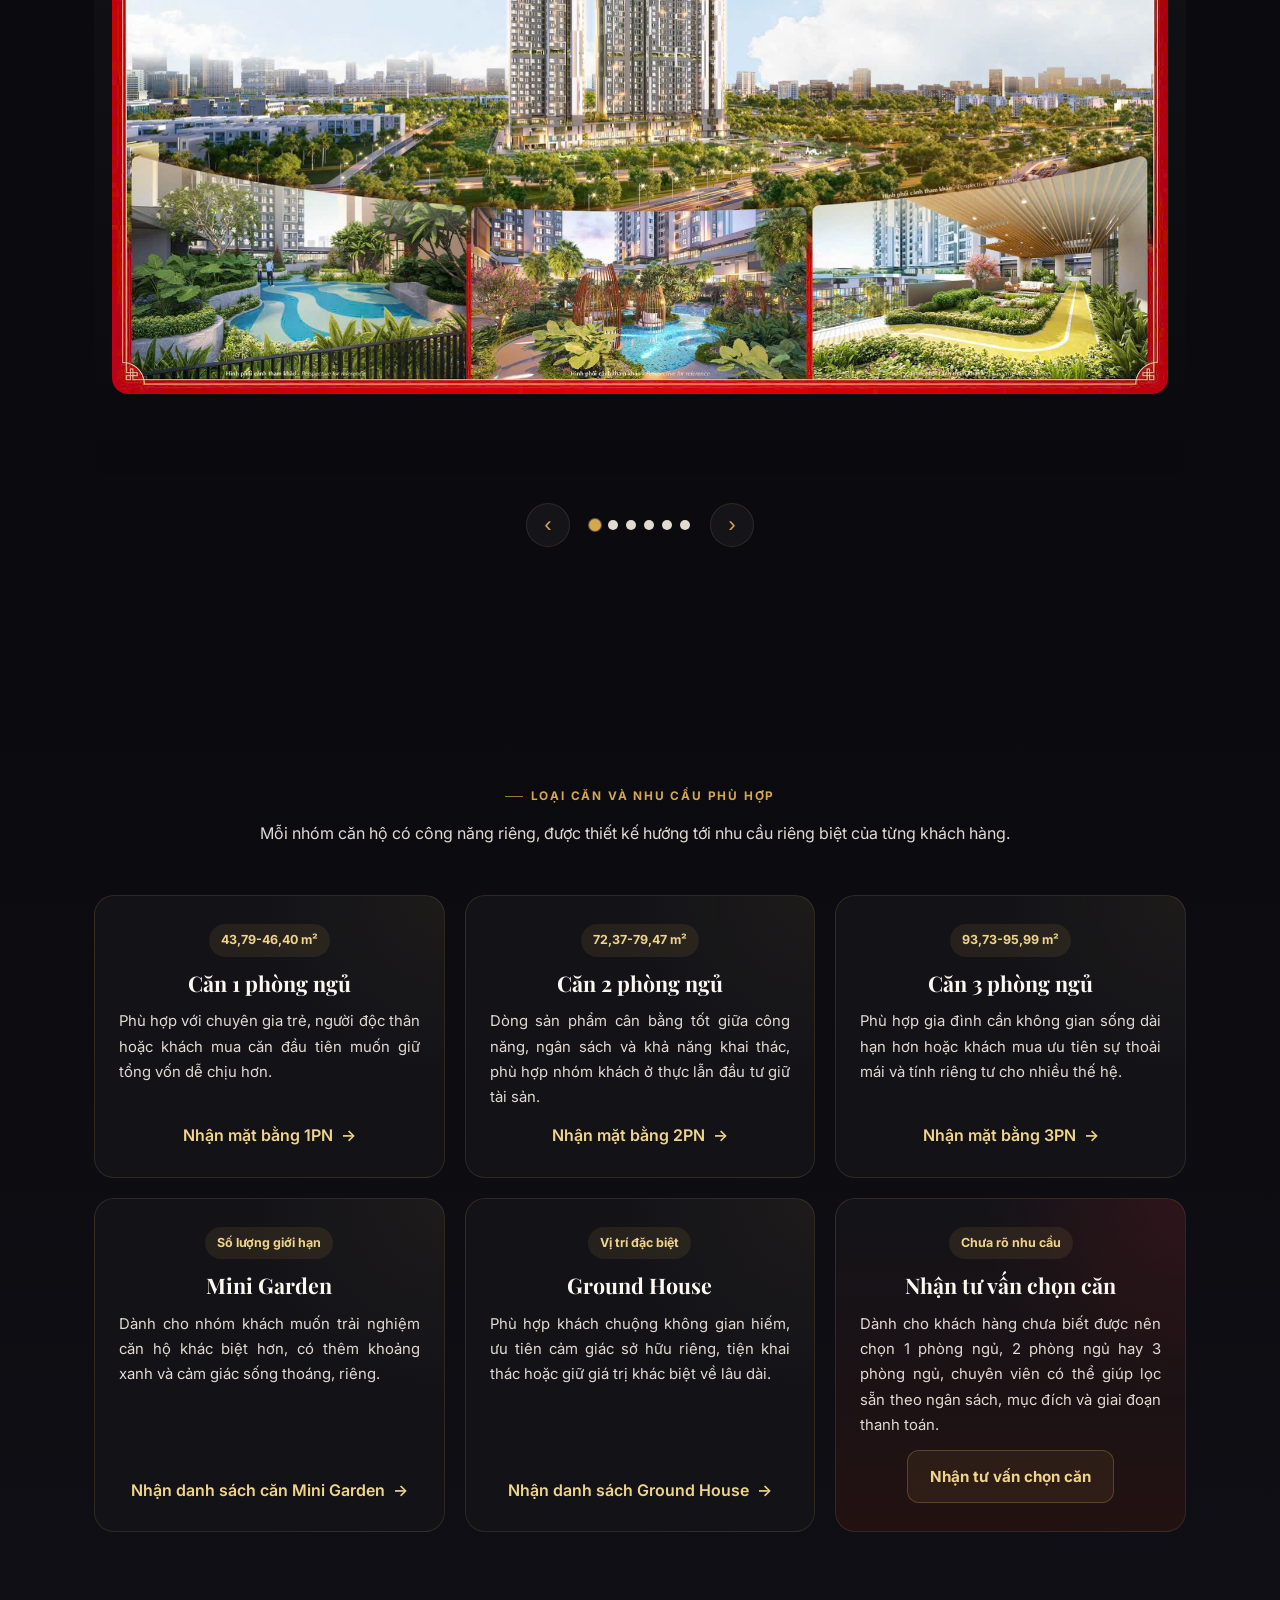
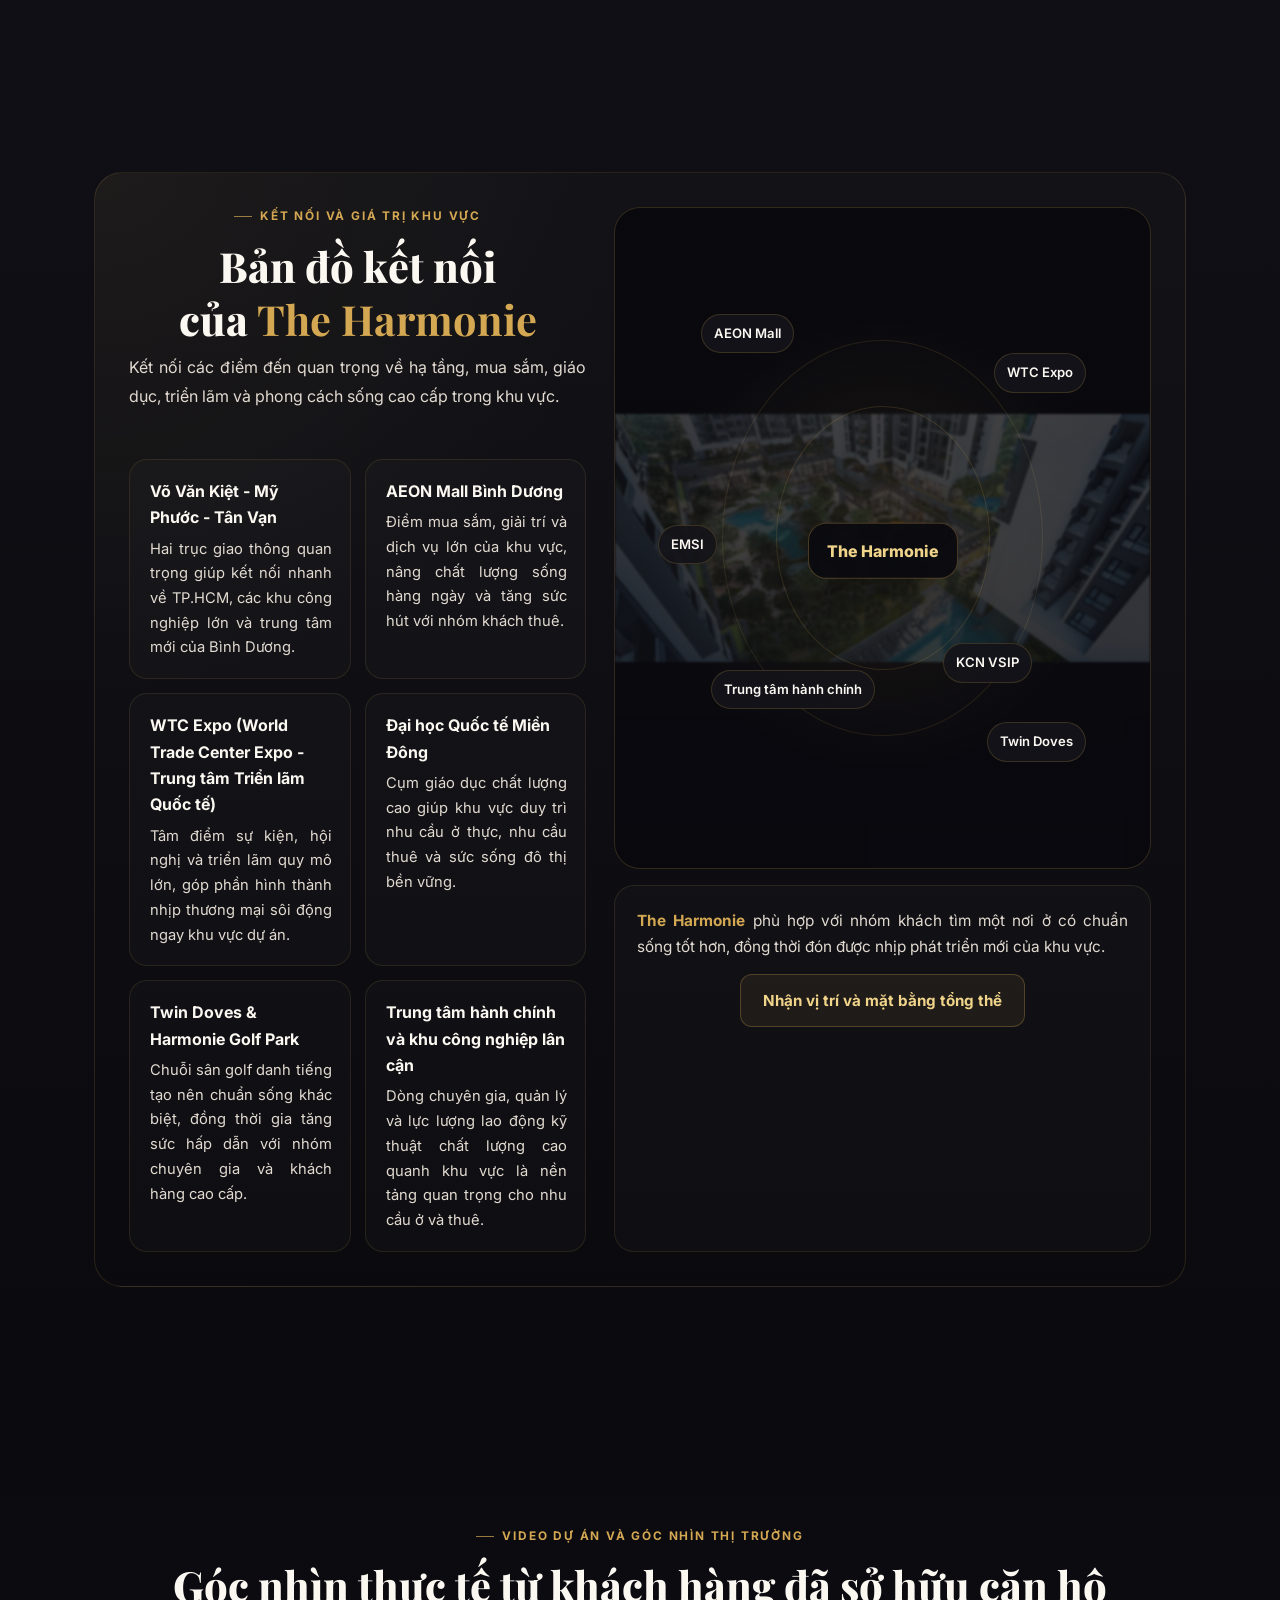
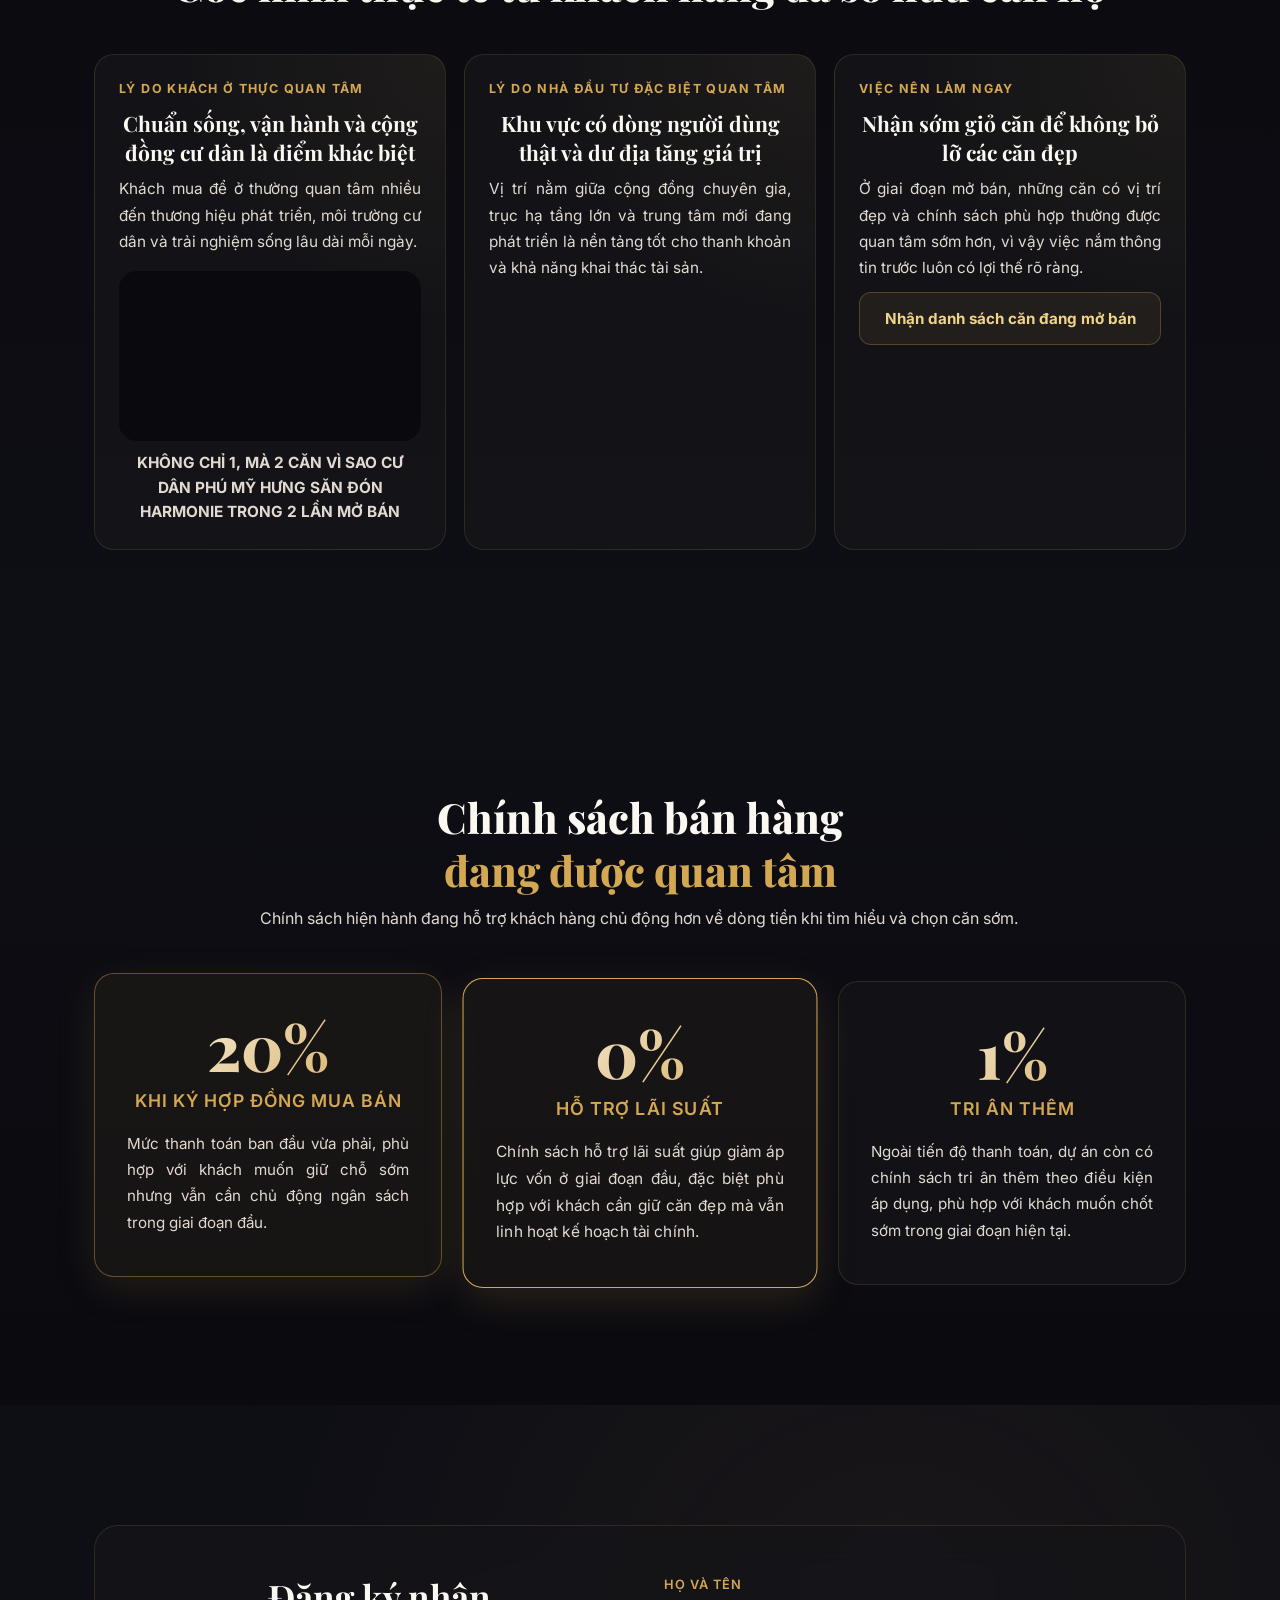
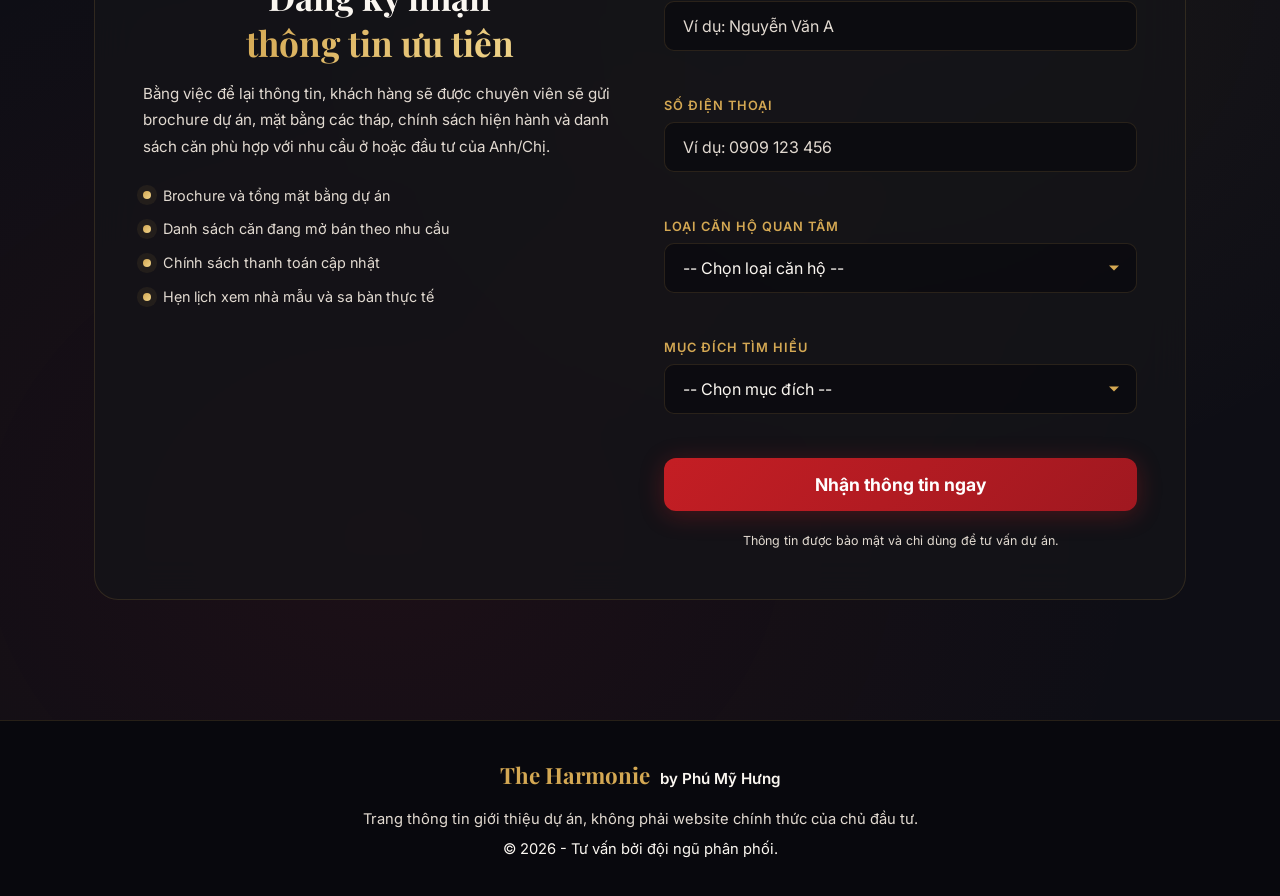
==== commit 3b3446bd: "Update index.html" ====
--- a/index.html
+++ b/index.html
@@ -111,7 +111,7 @@
 
         <aside class="trust-panel panel-card" data-reveal-section>
           <span class="mini-kicker">GIÁ TRỊ TẠO NIỀM TIN</span>
-          <h3>khách hàng hoàn toàn yên tâm khi chọn mua</h3>
+          <h3>Khách hàng hoàn toàn yên tâm khi chọn mua</h3>
           <div class="trust-list">
             <article class="trust-card" tabindex="0">
               <span class="trust-icon">Phú Mỹ Hưng</span>
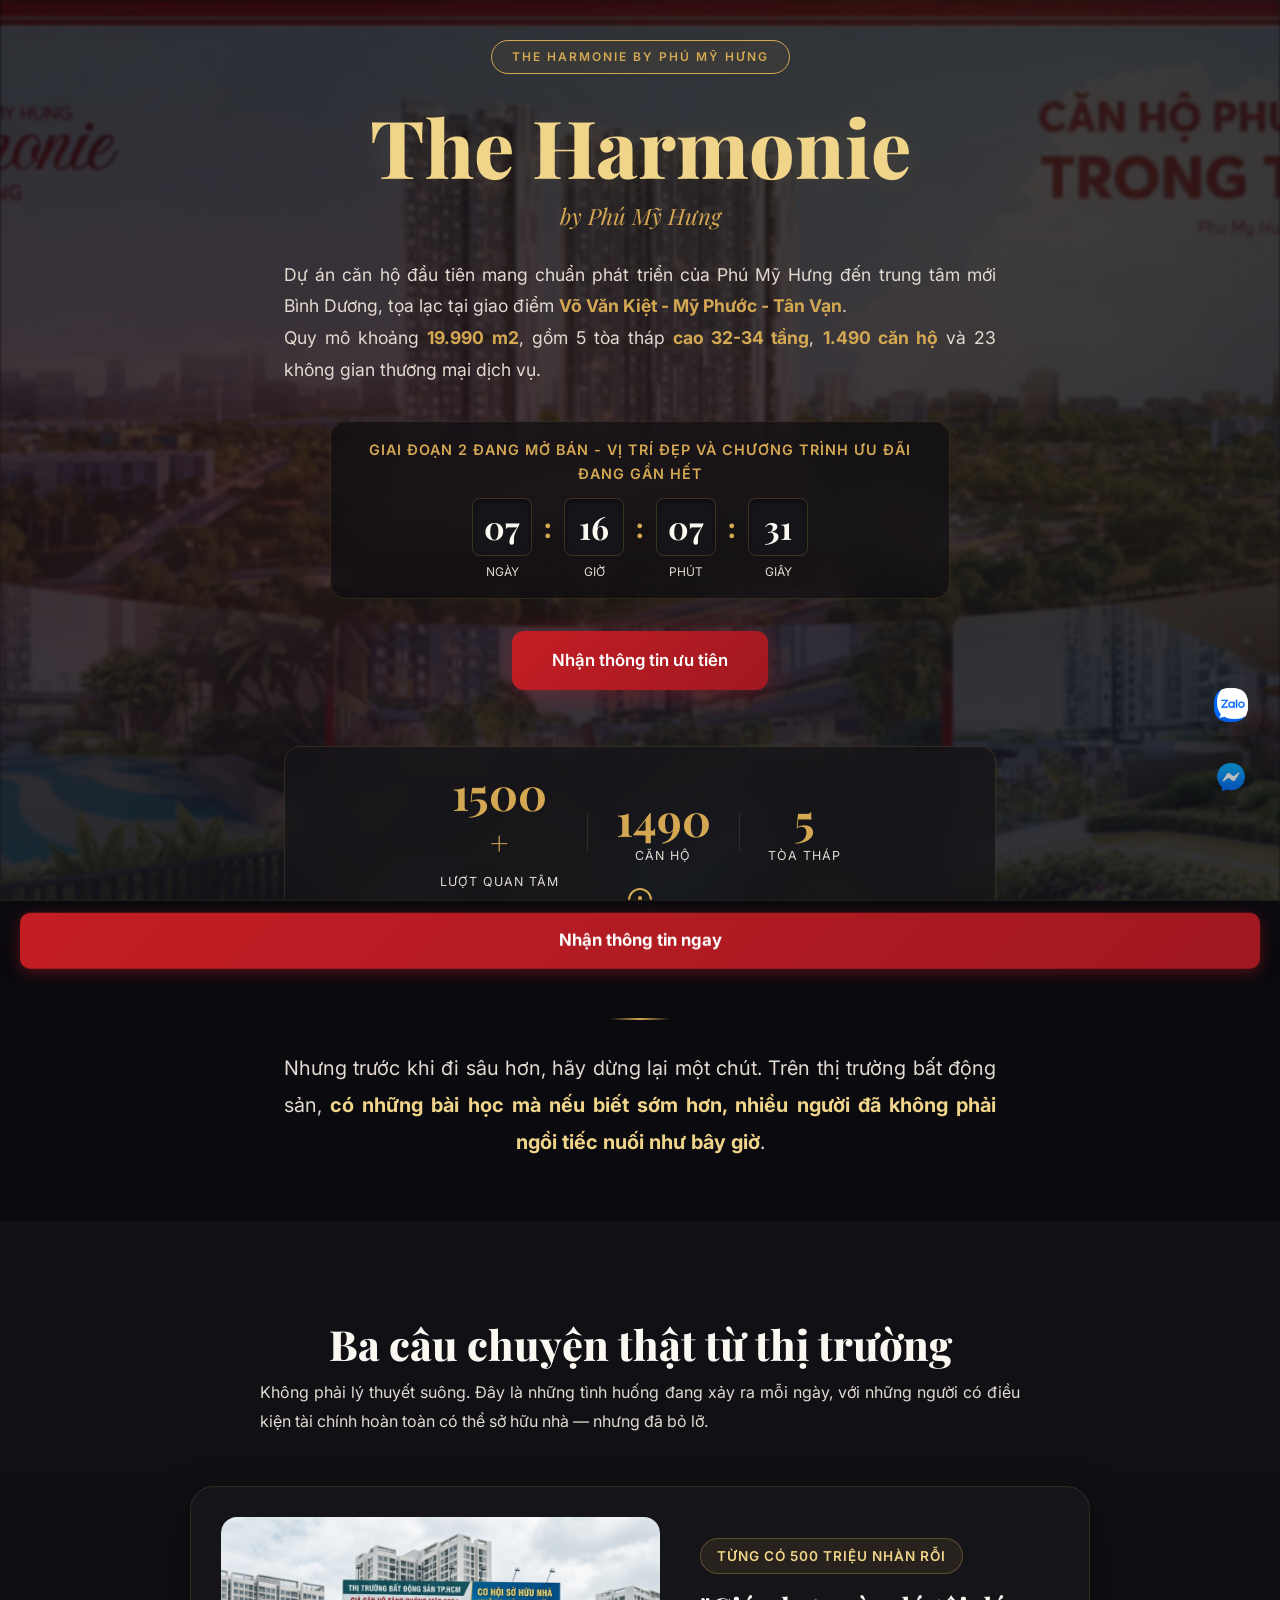
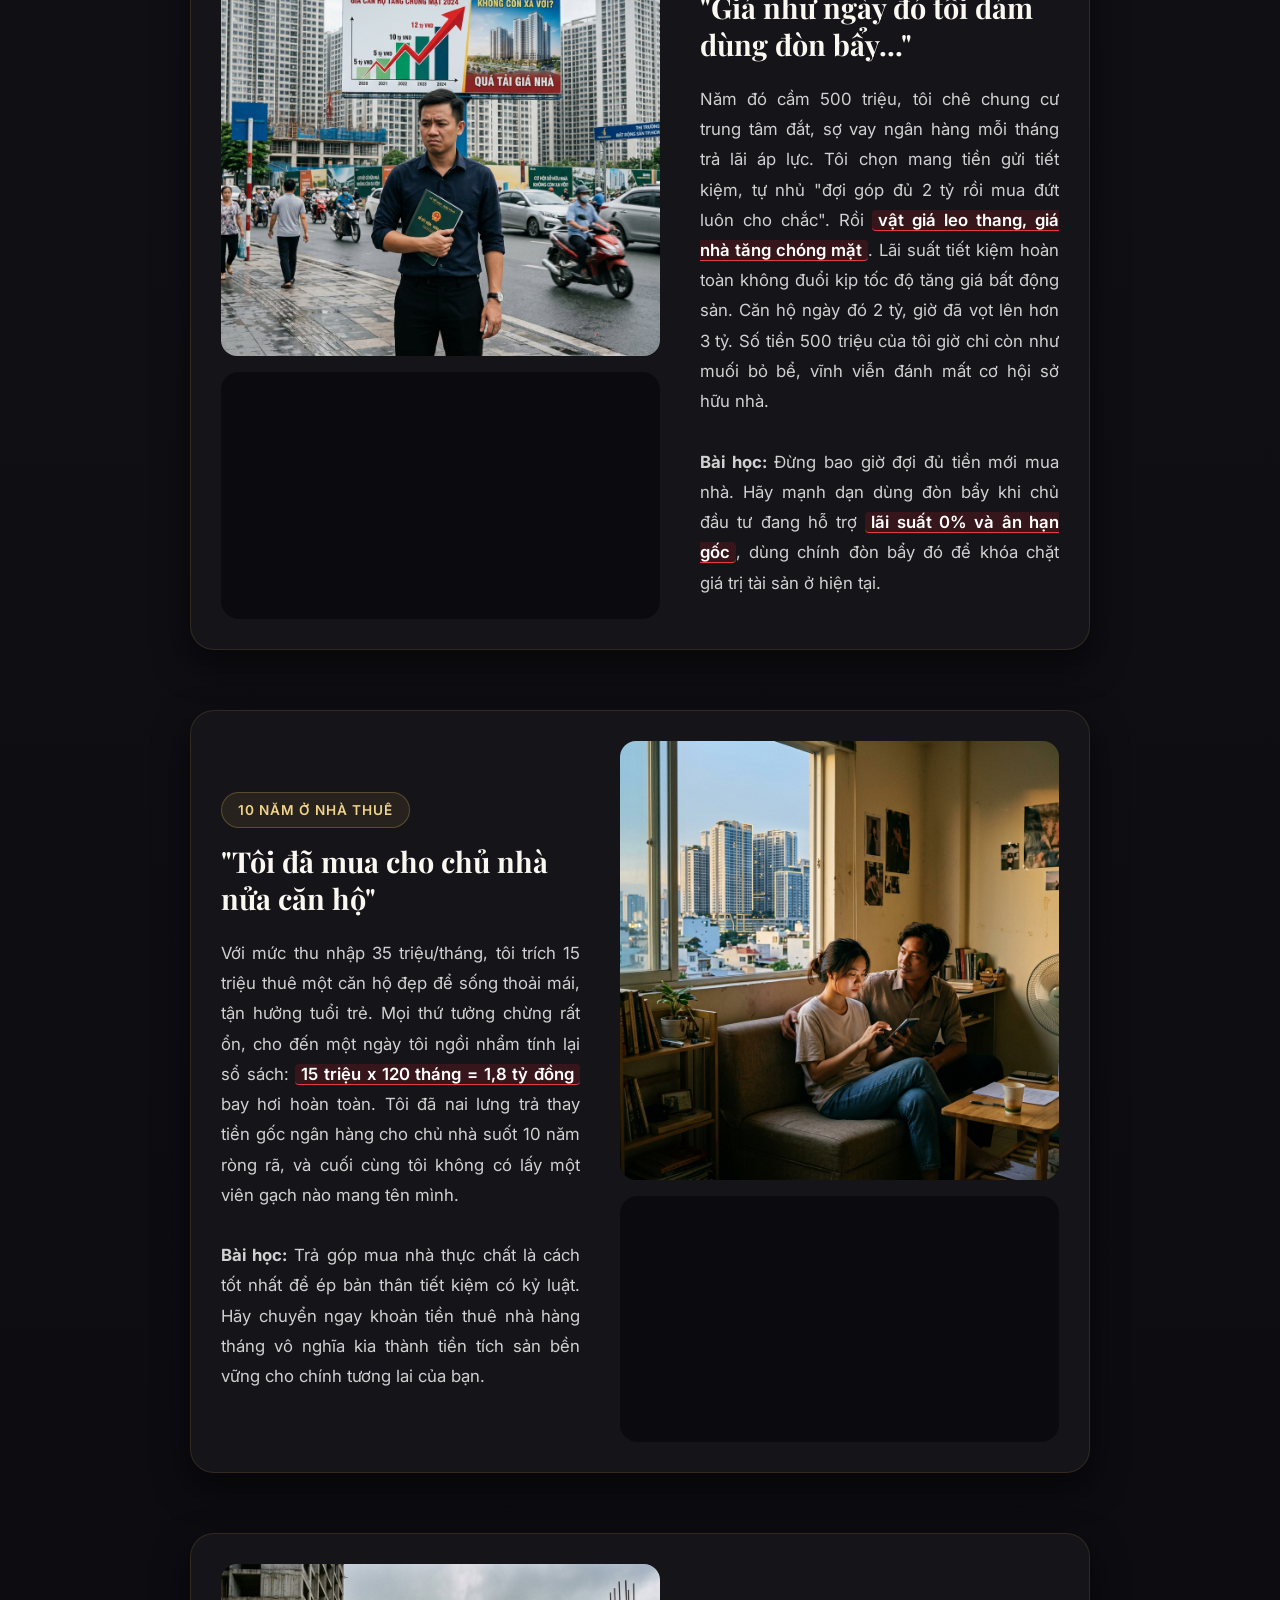
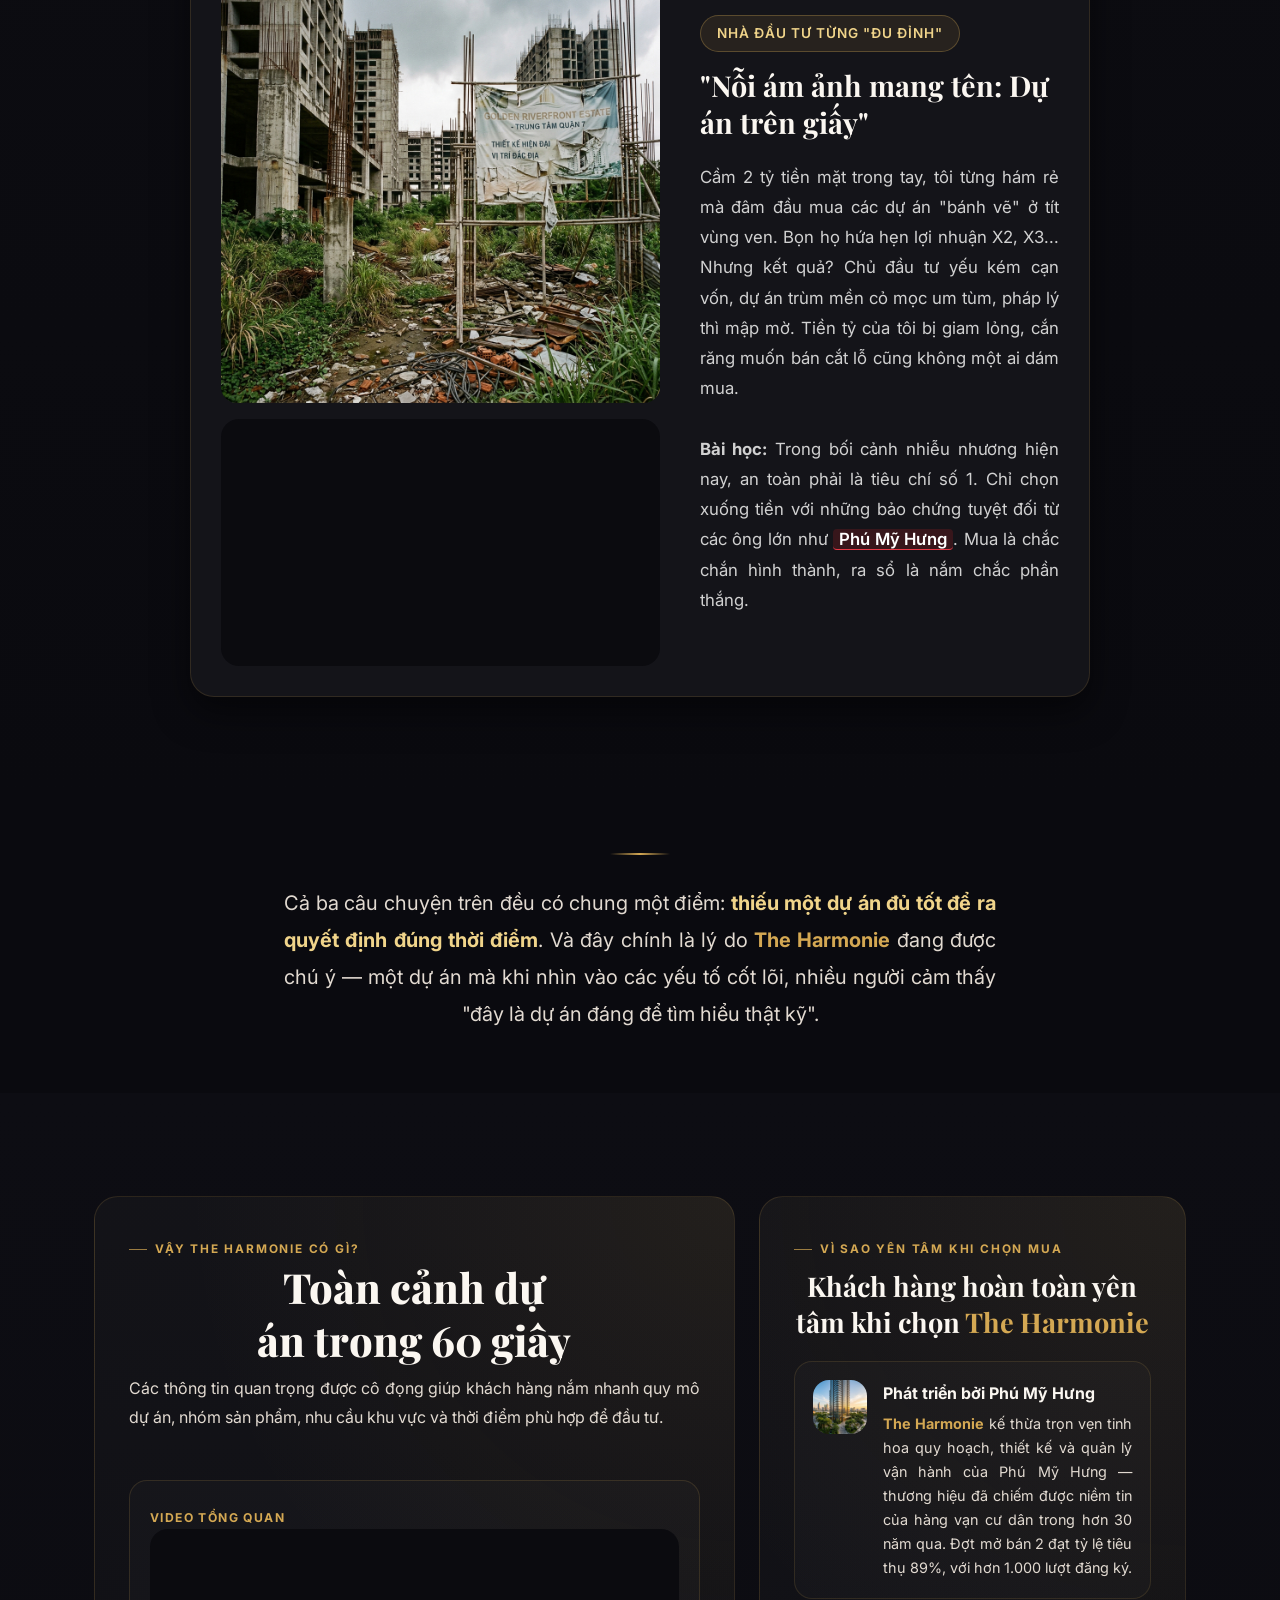
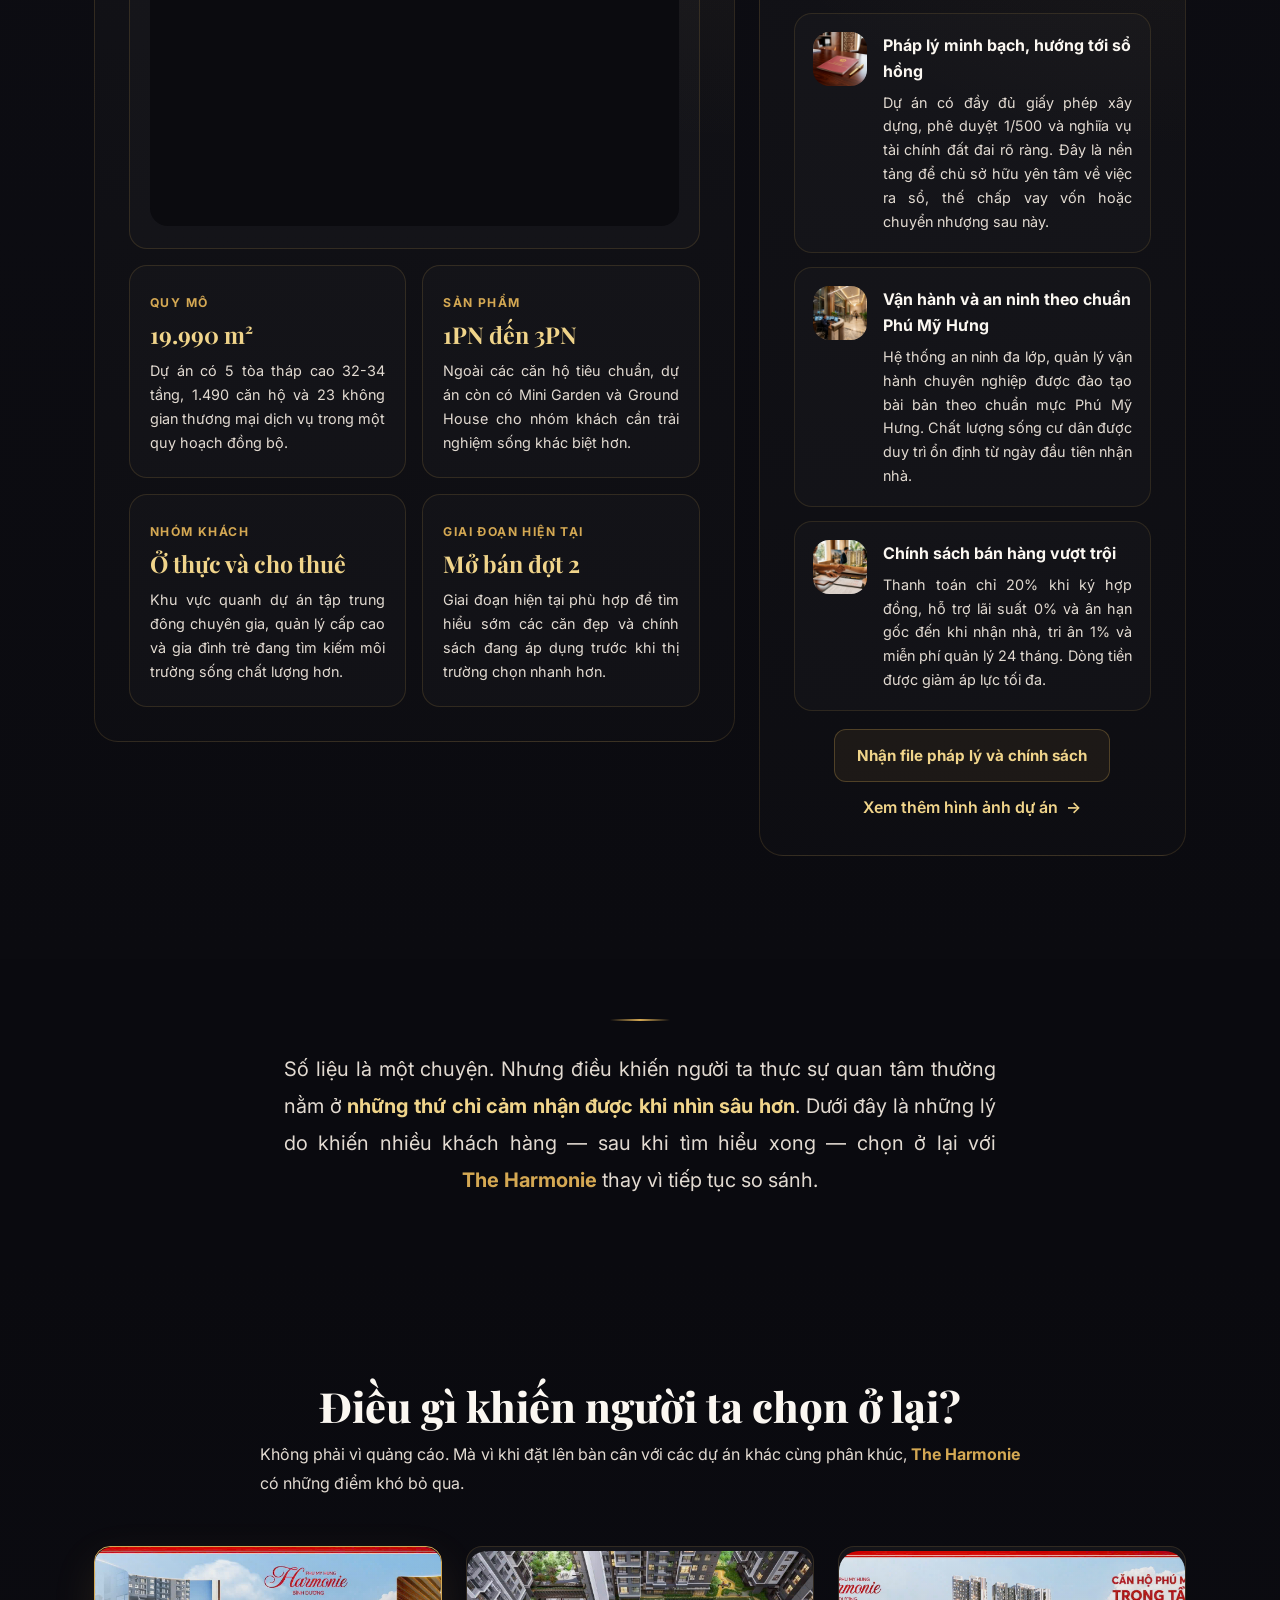
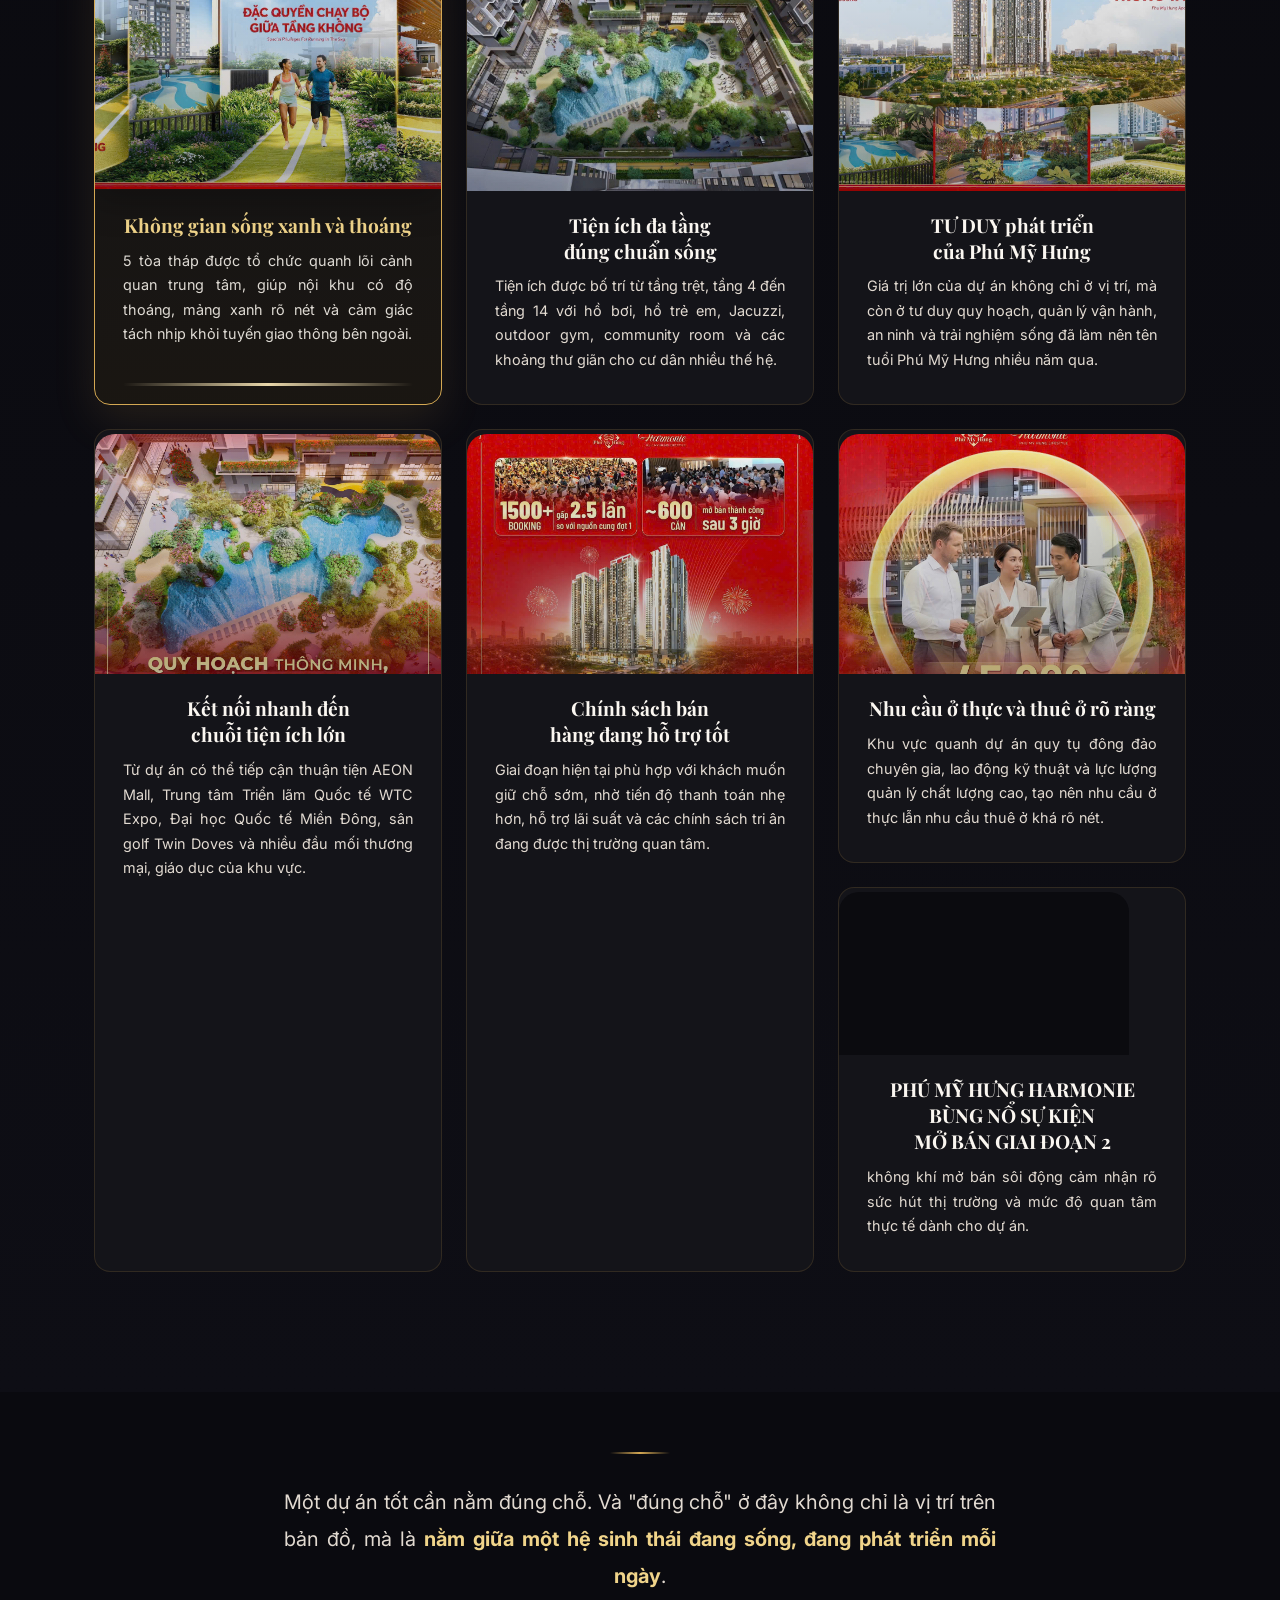
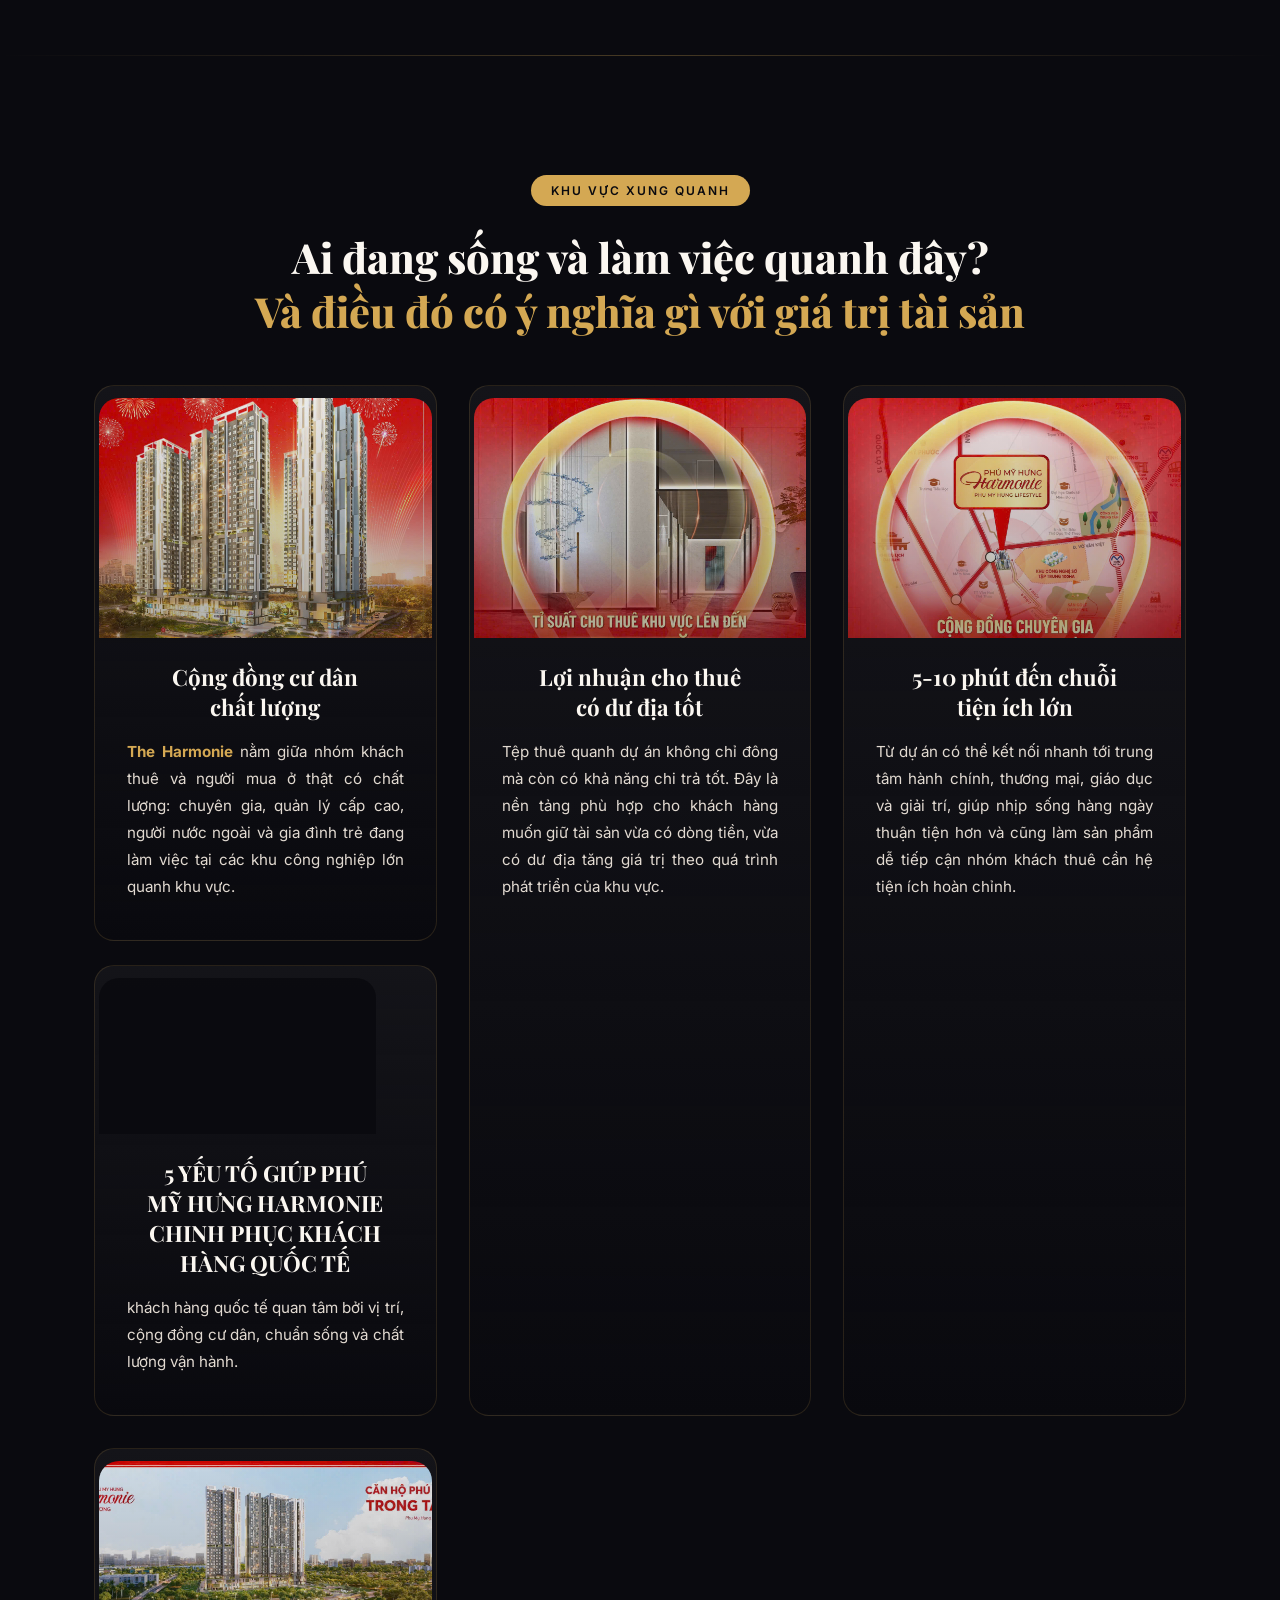
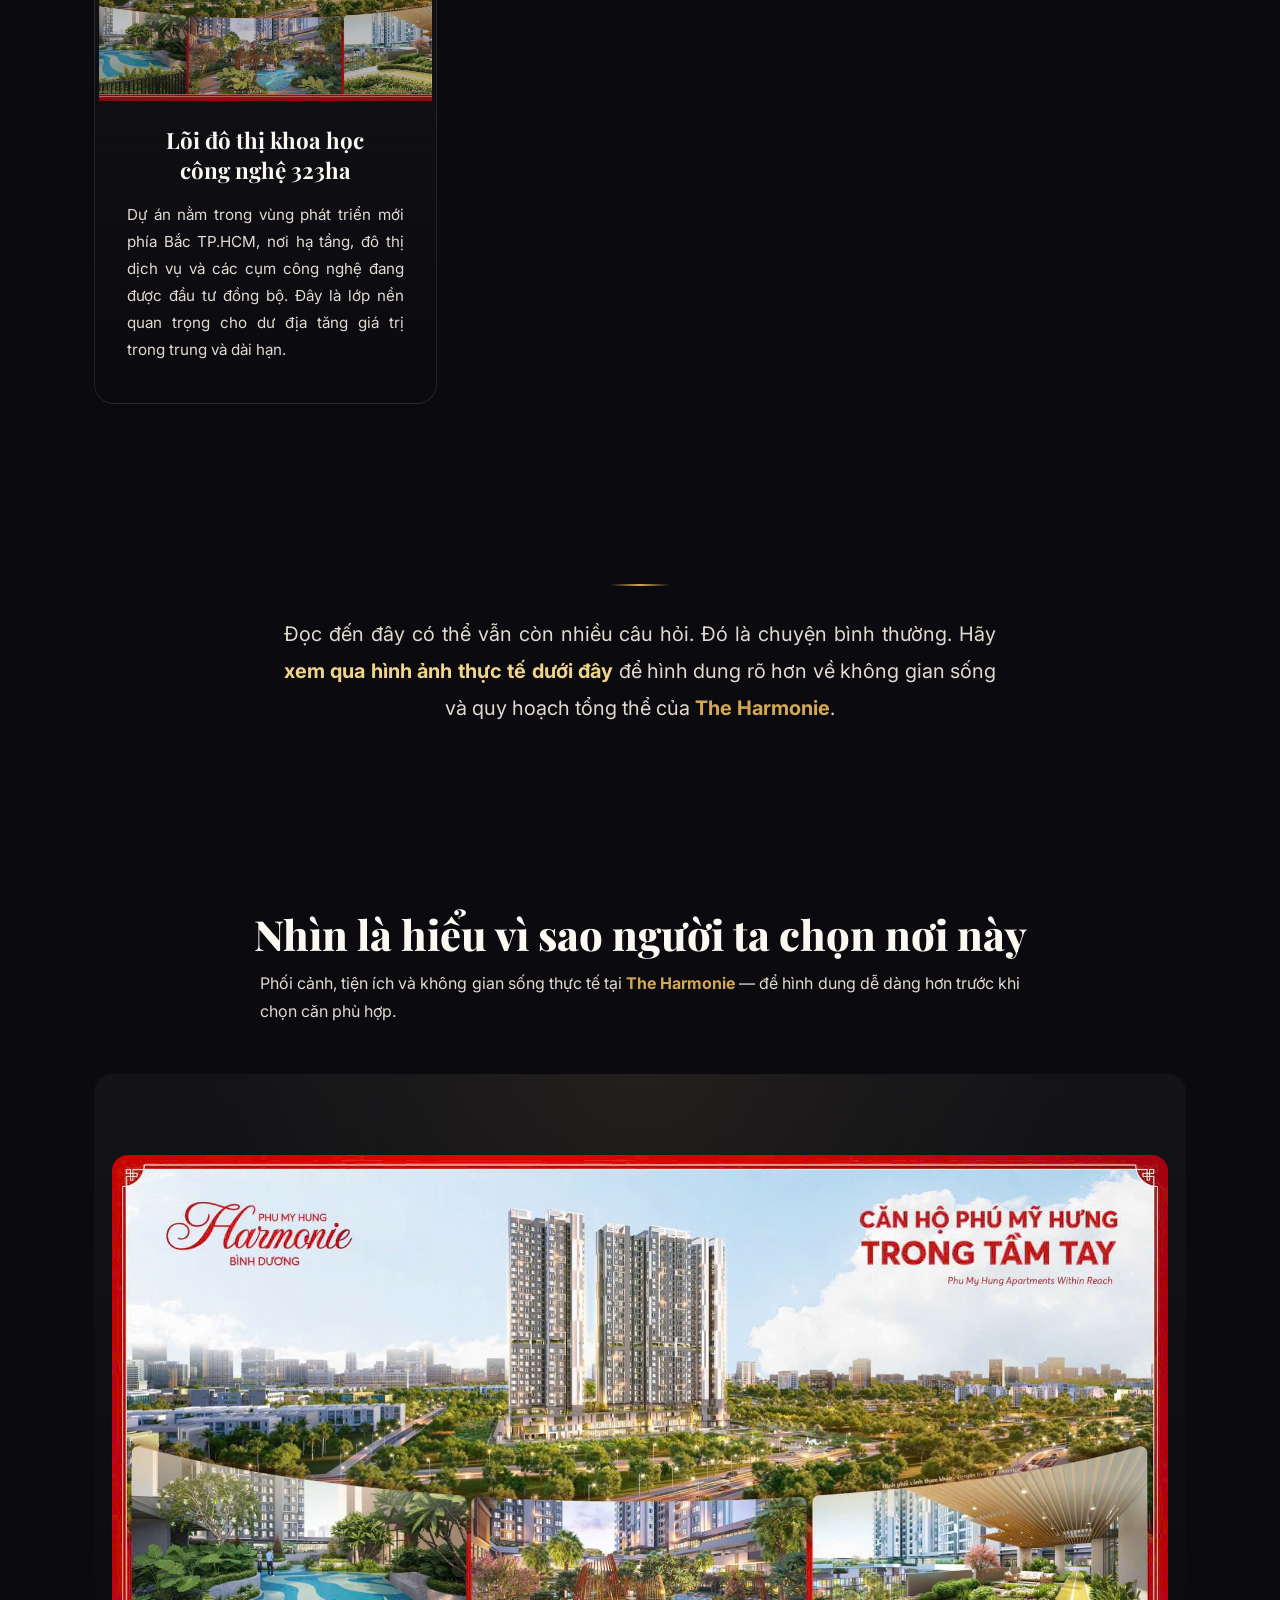
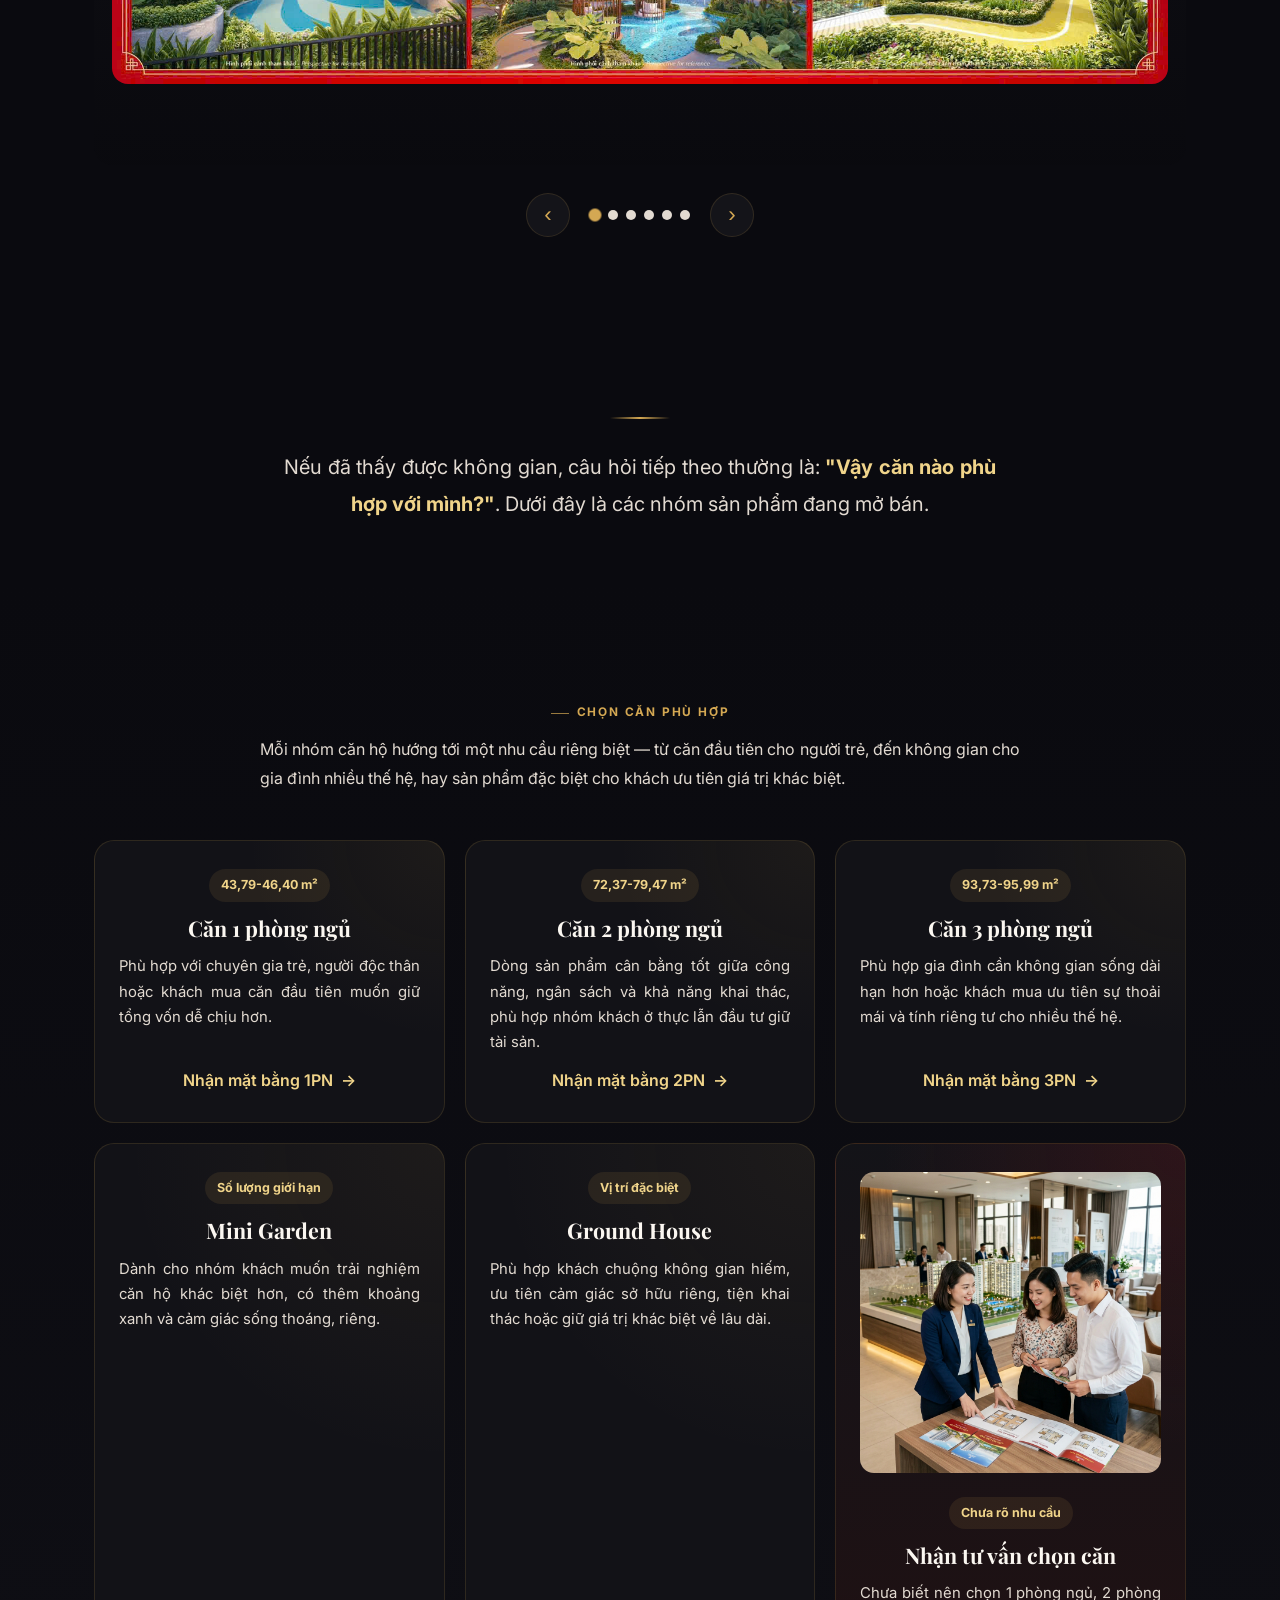
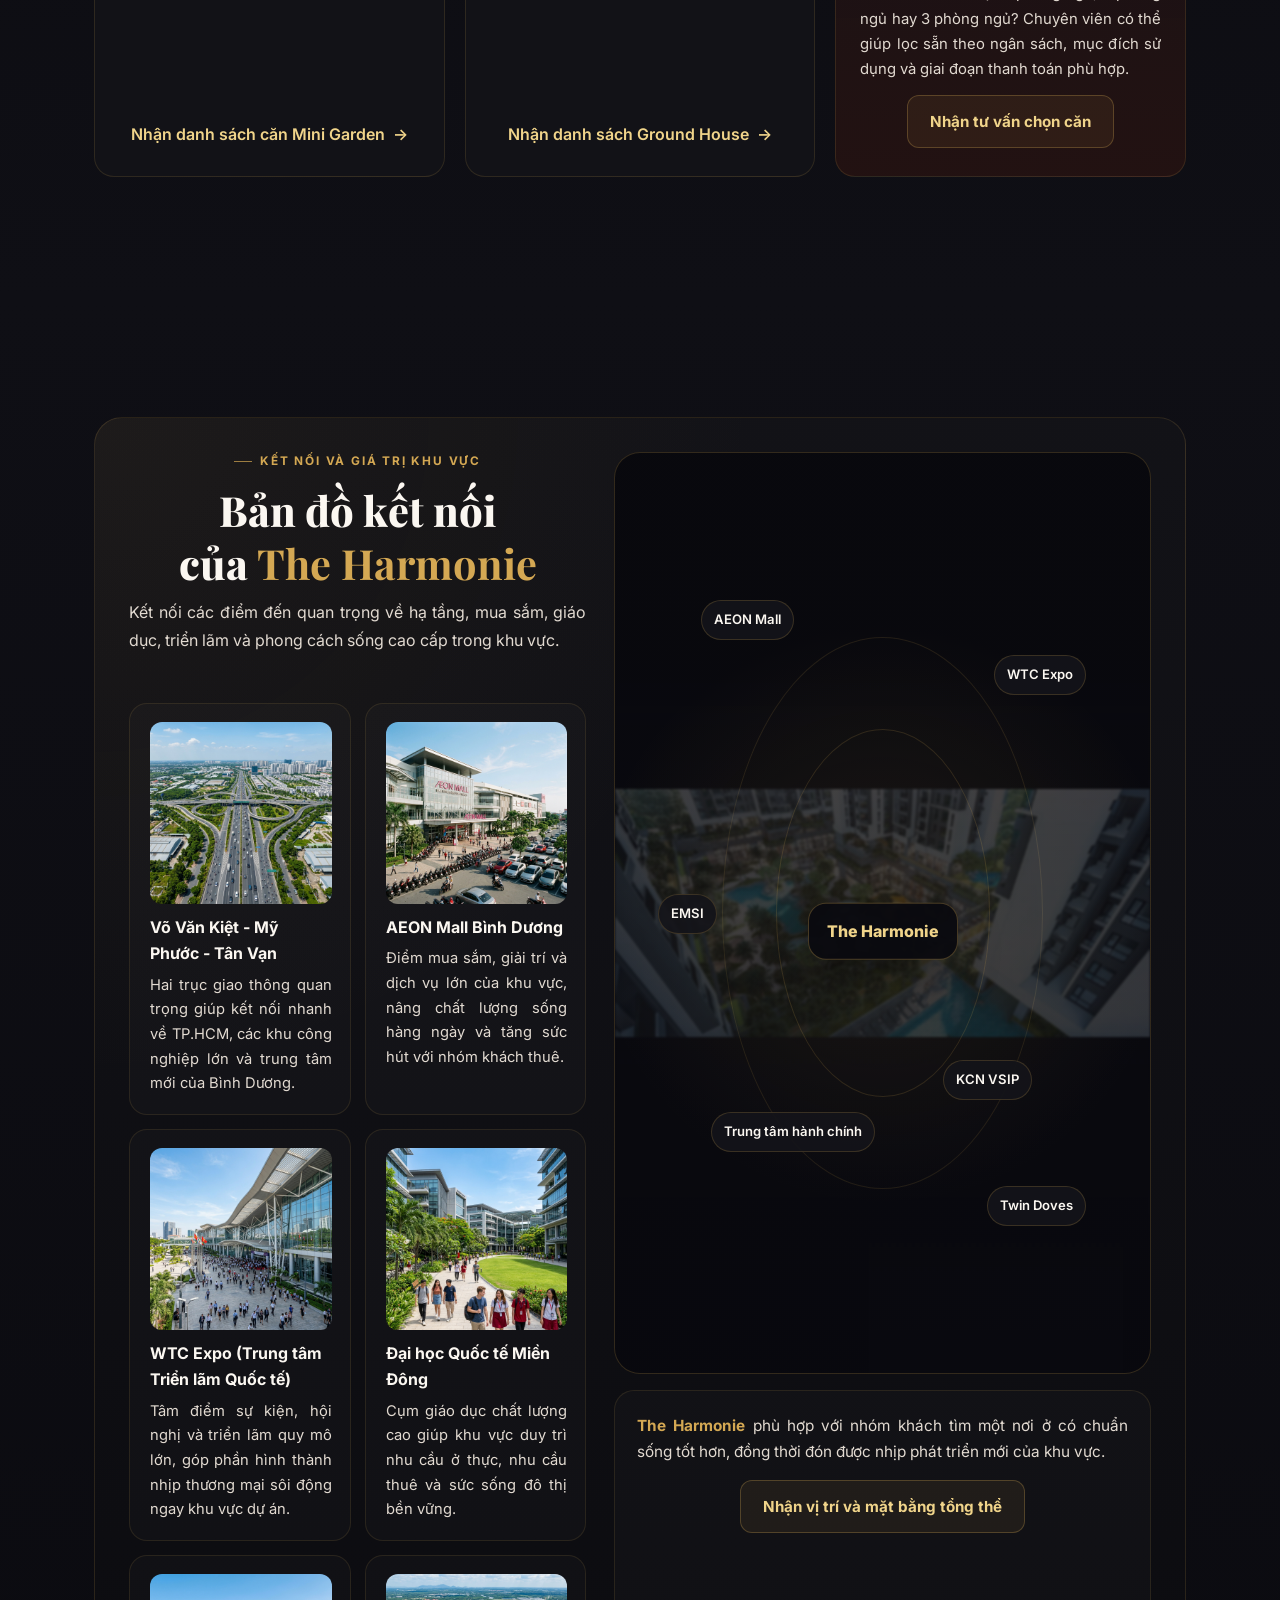
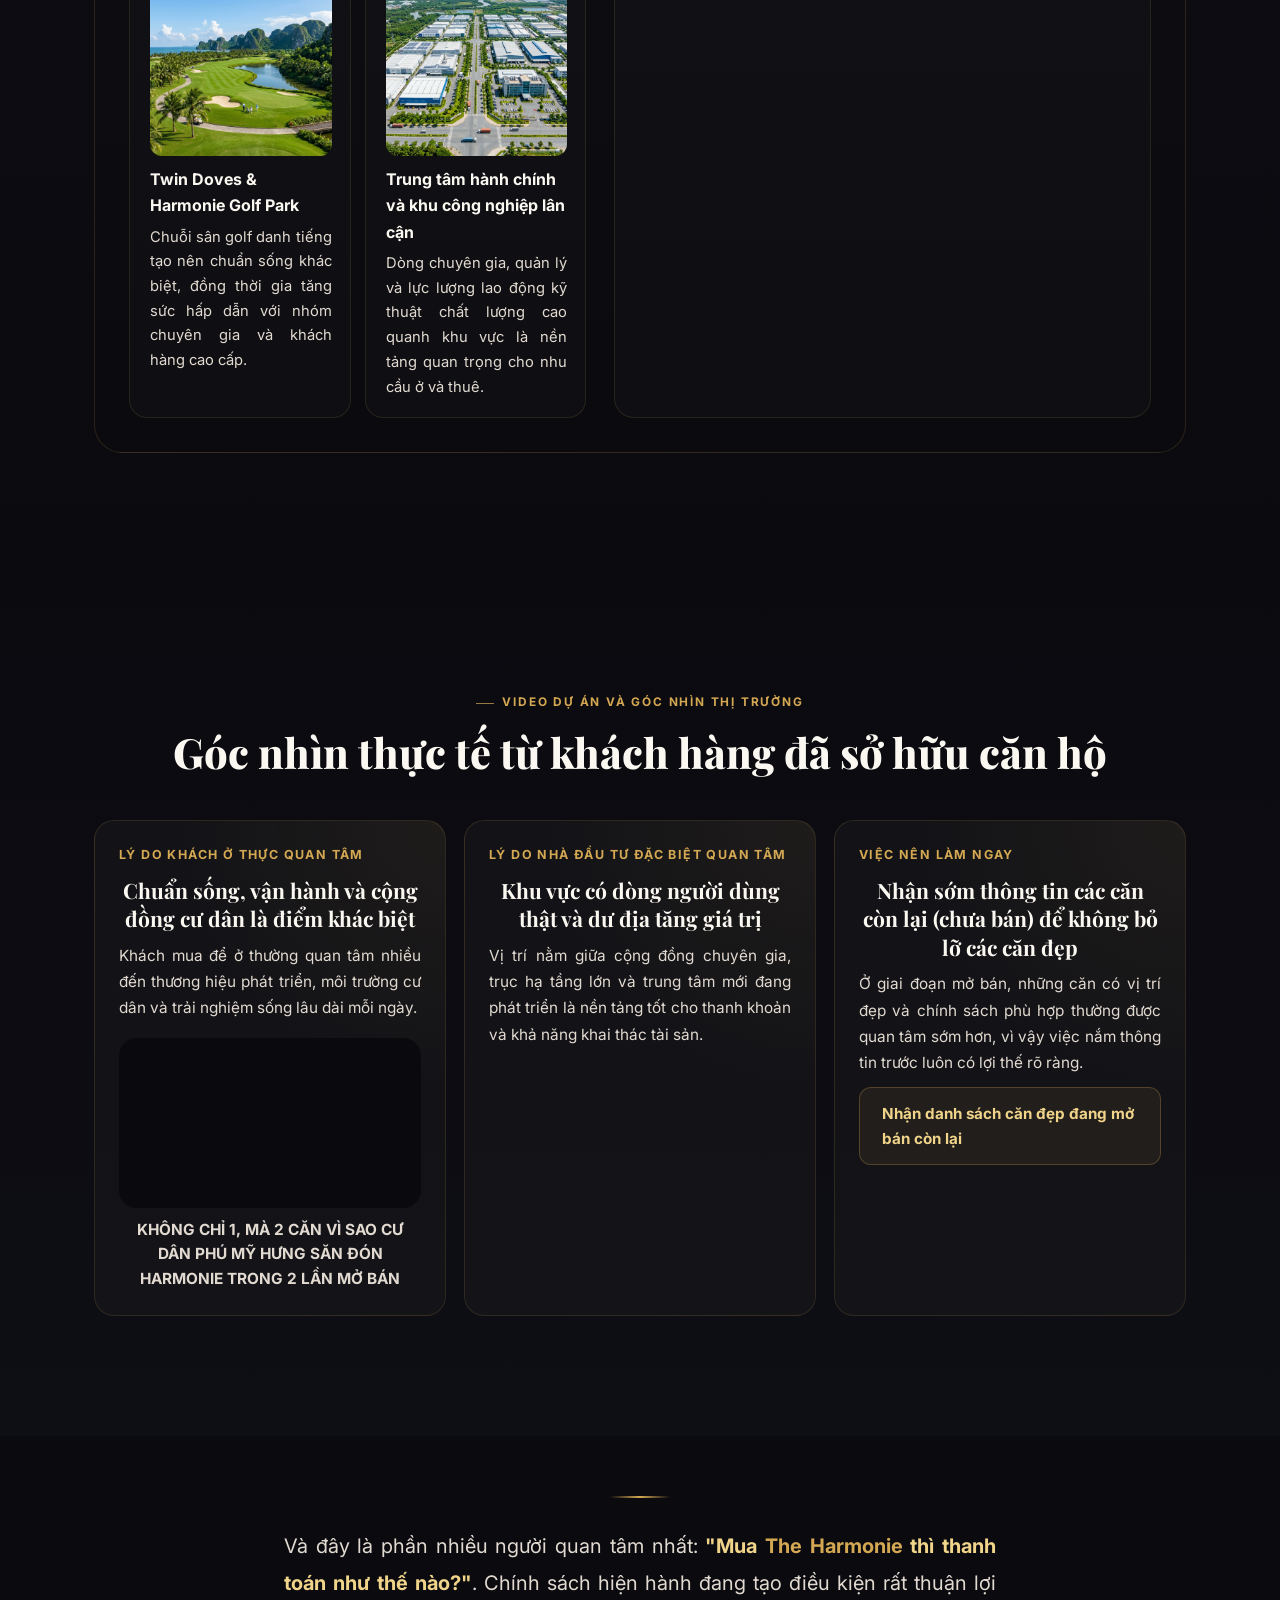
==== commit cbb76e6d: "Add files via upload" ====
--- a/index.html
+++ b/index.html
@@ -9,6 +9,124 @@
   <link rel="preconnect" href="https://fonts.gstatic.com" crossorigin>
   <link href="https://fonts.googleapis.com/css2?family=Playfair+Display:wght@400;600;700;800&family=Inter:wght@300;400;500;600;700&display=swap" rel="stylesheet">
   <link rel="stylesheet" href="style.css">
+  <style>
+    /* CSS cho section STORYTELLING (Nỗi đau) */
+    .pain-section {
+      padding: calc(var(--section-pad) * 0.8) 0;
+      background: linear-gradient(180deg, #101015, var(--c-bg-deep));
+    }
+    
+    .pain-list {
+      display: flex;
+      flex-direction: column;
+      gap: 60px;
+      margin-top: 40px;
+      max-width: 900px;
+      margin-left: auto;
+      margin-right: auto;
+    }
+    
+    .pain-card {
+      display: grid;
+      grid-template-columns: 1.1fr 0.9fr;
+      gap: 40px;
+      align-items: center;
+      background: var(--c-bg-card);
+      border: 1px solid var(--c-border);
+      border-radius: 24px;
+      padding: 30px;
+      box-shadow: 0 15px 35px rgba(0,0,0,0.5);
+      transition: var(--transition);
+    }
+    
+    .pain-card.reverse {
+      grid-template-columns: 0.9fr 1.1fr;
+    }
+    
+    .pain-card.reverse .pain-media {
+      order: 2;
+    }
+    .pain-card.reverse .pain-content {
+      order: 1;
+    }
+    
+    .pain-card:hover {
+      transform: translateY(-5px);
+      border-color: var(--c-gold);
+      box-shadow: 0 20px 45px rgba(212, 168, 83, 0.15);
+    }
+    
+    .pain-badge {
+      display: inline-block;
+      padding: 6px 16px;
+      background: rgba(212, 168, 83, 0.1);
+      color: var(--c-gold-light);
+      border-radius: 30px;
+      font-size: 0.85rem;
+      font-weight: 600;
+      letter-spacing: 1px;
+      margin-bottom: 15px;
+      text-transform: uppercase;
+      border: 1px solid rgba(212, 168, 83, 0.3);
+    }
+    
+    .pain-content h3 {
+      font-family: var(--ff-display);
+      font-size: 1.8rem;
+      color: var(--c-white);
+      margin-bottom: 20px;
+      line-height: 1.3;
+    }
+    
+    .text-justify {
+      text-align: justify;
+      text-align-last: left;
+      font-size: 1.05rem;
+      line-height: 1.8;
+      color: #d1d1d1;
+    }
+    
+    .highlight-text {
+      background: rgba(196, 30, 36, 0.2);
+      color: #fff;
+      padding: 0 6px;
+      border-radius: 4px;
+      font-weight: 600;
+      border-bottom: 1px solid var(--c-red-glow);
+    }
+    
+    .story-bridge {
+      max-width: 760px;
+      margin: 0 auto;
+      padding: 60px 24px;
+      text-align: center;
+    }
+    .story-bridge p {
+      font-size: clamp(1.1rem, 2.2vw, 1.25rem);
+      line-height: 1.85;
+      color: var(--c-text);
+      text-align: justify;
+      text-align-last: center;
+    }
+    .story-bridge p strong {
+      color: var(--c-gold-light);
+    }
+    .story-bridge-divider {
+      width: 60px;
+      height: 2px;
+      background: linear-gradient(90deg, transparent, var(--c-gold), transparent);
+      margin: 0 auto 30px;
+    }
+    @media (max-width: 900px) {
+      .pain-card, .pain-card.reverse {
+        grid-template-columns: 1fr;
+        gap: 20px;
+      }
+      .pain-card.reverse .pain-media { order: 1; }
+      .pain-card.reverse .pain-content { order: 2; }
+      .story-bridge { padding: 40px 18px; }
+    }
+  </style>
 </head>
 <body>
   <div class="chat-dock" aria-label="Liên hệ bot">
@@ -72,12 +190,93 @@
     </div>
   </section>
 
+  <!-- BRIDGE: Hero → Pain -->
+  <div class="story-bridge">
+    <div class="story-bridge-divider"></div>
+    <p>Nhưng trước khi đi sâu hơn, hãy dừng lại một chút. Trên thị trường bất động sản, <strong>có những bài học mà nếu biết sớm hơn, nhiều người đã không phải ngồi tiếc nuối như bây giờ</strong>.</p>
+  </div>
+
+  <!-- GÓC NHÌN NGƯỜI TRONG CUỘC (STORYTELLING PAIN POINTS) -->
+  <section id="pain-stories" class="pain-section">
+    <div class="container">
+      <h2 class="section-title">Ba câu chuyện thật từ thị trường</h2>
+      <p class="section-subtitle" style="margin-bottom: 50px;">Không phải lý thuyết suông. Đây là những tình huống đang xảy ra mỗi ngày, với những người có điều kiện tài chính hoàn toàn có thể sở hữu nhà — nhưng đã bỏ lỡ.</p>
+      
+      <div class="pain-list">
+        <!-- Câu chuyện 1 -->
+        <article class="pain-card" data-reveal-section>
+          <div class="pain-media">
+            <img src="assets/generated/pain-inflation.png" alt="Giá nhà tăng nhanh hơn tiền tiết kiệm" loading="lazy" style="width:100%; border-radius:16px; margin-bottom:16px;">
+            <div class="video-embed" style="padding-bottom: 56.25%;">
+              <iframe src="https://www.youtube.com/embed/apkq81eajlM" title="Cơ hội 500 triệu" loading="lazy" allow="accelerometer; autoplay; clipboard-write; encrypted-media; gyroscope; picture-in-picture" allowfullscreen></iframe>
+            </div>
+          </div>
+          <div class="pain-content">
+            <span class="pain-badge">Từng có 500 triệu nhàn rỗi</span>
+            <h3>"Giá như ngày đó tôi dám dùng đòn bẩy..."</h3>
+            <p class="text-justify">
+              Năm đó cầm 500 triệu, tôi chê chung cư trung tâm đắt, sợ vay ngân hàng mỗi tháng trả lãi áp lực. Tôi chọn mang tiền gửi tiết kiệm, tự nhủ "đợi góp đủ 2 tỷ rồi mua đứt luôn cho chắc".
+              Rồi <span class="highlight-text">vật giá leo thang, giá nhà tăng chóng mặt</span>. Lãi suất tiết kiệm hoàn toàn không đuổi kịp tốc độ tăng giá bất động sản. Căn hộ ngày đó 2 tỷ, giờ đã vọt lên hơn 3 tỷ. Số tiền 500 triệu của tôi giờ chỉ còn như muối bỏ bể, vĩnh viễn đánh mất cơ hội sở hữu nhà.
+              <br><br>
+              <strong>Bài học:</strong> Đừng bao giờ đợi đủ tiền mới mua nhà. Hãy mạnh dạn dùng đòn bẩy khi chủ đầu tư đang hỗ trợ <span class="highlight-text">lãi suất 0% và ân hạn gốc</span>, dùng chính đòn bẩy đó để khóa chặt giá trị tài sản ở hiện tại.
+            </p>
+          </div>
+        </article>
+
+        <!-- Câu chuyện 2 -->
+        <article class="pain-card reverse" data-reveal-section>
+          <div class="pain-media">
+            <img src="assets/generated/pain-renting.png" alt="10 năm thuê nhà mất 1.8 tỷ" loading="lazy" style="width:100%; border-radius:16px; margin-bottom:16px;">
+            <div class="video-embed" style="padding-bottom: 56.25%;">
+              <iframe src="https://www.youtube.com/embed/9oz_SF6P_1s" title="Nỗi đau ở thuê" loading="lazy" allow="accelerometer; autoplay; clipboard-write; encrypted-media; gyroscope; picture-in-picture" allowfullscreen></iframe>
+            </div>
+          </div>
+          <div class="pain-content">
+            <span class="pain-badge">10 năm ở nhà thuê</span>
+            <h3>"Tôi đã mua cho chủ nhà nửa căn hộ"</h3>
+            <p class="text-justify">
+              Với mức thu nhập 35 triệu/tháng, tôi trích 15 triệu thuê một căn hộ đẹp để sống thoải mái, tận hưởng tuổi trẻ. Mọi thứ tưởng chừng rất ổn, cho đến một ngày tôi ngồi nhẩm tính lại sổ sách: 
+              <span class="highlight-text">15 triệu x 120 tháng = 1,8 tỷ đồng</span> bay hơi hoàn toàn. Tôi đã nai lưng trả thay tiền gốc ngân hàng cho chủ nhà suốt 10 năm ròng rã, và cuối cùng tôi không có lấy một viên gạch nào mang tên mình.
+              <br><br>
+              <strong>Bài học:</strong> Trả góp mua nhà thực chất là cách tốt nhất để ép bản thân tiết kiệm có kỷ luật. Hãy chuyển ngay khoản tiền thuê nhà hàng tháng vô nghĩa kia thành tiền tích sản bền vững cho chính tương lai của bạn.
+            </p>
+          </div>
+        </article>
+
+        <!-- Câu chuyện 3 -->
+        <article class="pain-card" data-reveal-section>
+          <div class="pain-media">
+            <img src="assets/generated/pain-ghost.png" alt="Dự án bỏ hoang - bài học đắt giá" loading="lazy" style="width:100%; border-radius:16px; margin-bottom:16px;">
+            <div class="video-embed" style="padding-bottom: 56.25%;">
+              <iframe src="https://www.youtube.com/embed/eRGFL04K9-k" title="Bài học đầu tư" loading="lazy" allow="accelerometer; autoplay; clipboard-write; encrypted-media; gyroscope; picture-in-picture" allowfullscreen></iframe>
+            </div>
+          </div>
+          <div class="pain-content">
+            <span class="pain-badge">Nhà đầu tư từng "Đu đỉnh"</span>
+            <h3>"Nỗi ám ảnh mang tên: Dự án trên giấy"</h3>
+            <p class="text-justify">
+              Cầm 2 tỷ tiền mặt trong tay, tôi từng hám rẻ mà đâm đầu mua các dự án "bánh vẽ" ở tít vùng ven. Bọn họ hứa hẹn lợi nhuận X2, X3... Nhưng kết quả? Chủ đầu tư yếu kém cạn vốn, dự án trùm mền cỏ mọc um tùm, pháp lý thì mập mờ. Tiền tỷ của tôi bị giam lỏng, cắn răng muốn bán cắt lỗ cũng không một ai dám mua.
+              <br><br>
+              <strong>Bài học:</strong> Trong bối cảnh nhiễu nhương hiện nay, an toàn phải là tiêu chí số 1. Chỉ chọn xuống tiền với những bảo chứng tuyệt đối từ các ông lớn như <span class="highlight-text">Phú Mỹ Hưng</span>. Mua là chắc chắn hình thành, ra sổ là nắm chắc phần thắng.
+            </p>
+          </div>
+        </article>
+      </div>
+    </div>
+  </section>
+
+  <!-- BRIDGE: Pain → Facts -->
+  <div class="story-bridge">
+    <div class="story-bridge-divider"></div>
+    <p>Cả ba câu chuyện trên đều có chung một điểm: <strong>thiếu một dự án đủ tốt để ra quyết định đúng thời điểm</strong>. Và đây chính là lý do <span class="brand-highlight">The Harmonie</span> đang được chú ý — một dự án mà khi nhìn vào các yếu tố cốt lõi, nhiều người cảm thấy "đây là dự án đáng để tìm hiểu thật kỹ".</p>
+  </div>
+
   <section id="quick-facts" class="facts-section">
     <div class="container">
       <div class="facts-layout">
         <div class="facts-panel panel-card" data-reveal-section>
-          <span class="mini-kicker">TỔNG QUAN NHANH</span>
-          <h2 class="section-title">Nhìn nhanh những điểm nổi bật của <span class="brand-highlight">The Harmonie</span></h2>
+          <span class="mini-kicker">VẬY THE HARMONIE CÓ GÌ?</span>
+          <h2 class="section-title">Toàn cảnh dự án trong 60 giây</h2>
           <p class="section-subtitle">Các thông tin quan trọng được cô đọng giúp khách hàng nắm nhanh quy mô dự án, nhóm sản phẩm, nhu cầu khu vực và thời điểm phù hợp để đầu tư.</p>
           <div class="facts-grid">
             <article class="fact-card fact-card--video" tabindex="0">
@@ -110,35 +309,35 @@
         </div>
 
         <aside class="trust-panel panel-card" data-reveal-section>
-          <span class="mini-kicker">GIÁ TRỊ TẠO NIỀM TIN</span>
-          <h3>Khách hàng hoàn toàn yên tâm khi chọn mua</h3>
+          <span class="mini-kicker">VÌ SAO YÊN TÂM KHI CHỌN MUA</span>
+          <h3>Khách hàng hoàn toàn yên tâm khi chọn <span class="brand-highlight">The Harmonie</span></h3>
           <div class="trust-list">
             <article class="trust-card" tabindex="0">
-              <span class="trust-icon">Phú Mỹ Hưng</span>
+              <img src="assets/generated/trust-pmh.png" alt="Trụ sở Phú Mỹ Hưng" style="width:54px; height:54px; border-radius:16px; object-fit:cover;">
               <div>
                 <h4>Phát triển bởi Phú Mỹ Hưng</h4>
-                <p>Điểm mạnh không chỉ nằm ở sản phẩm, mà còn ở tư duy quy hoạch, trải nghiệm sống và năng lực vận hành đã được thị trường ghi nhận trong nhiều năm.</p>
+                <p><span class="brand-highlight">The Harmonie</span> kế thừa trọn vẹn tinh hoa quy hoạch, thiết kế và quản lý vận hành của Phú Mỹ Hưng — thương hiệu đã chiếm được niềm tin của hàng vạn cư dân trong hơn 30 năm qua. Đợt mở bán 2 đạt tỷ lệ tiêu thụ 89%, với hơn 1.000 lượt đăng ký.</p>
               </div>
             </article>
             <article class="trust-card" tabindex="0">
-              <span class="trust-icon">Pháp lý</span>
+              <img src="assets/generated/trust-legal.png" alt="Pháp lý rõ ràng" style="width:54px; height:54px; border-radius:16px; object-fit:cover;">
               <div>
-                <h4>Pháp lý rõ ràng</h4>
-                <p>Pháp lý rõ ràng luôn là nền tảng quan trọng với cả khách mua để ở lẫn khách đầu tư dài hạn vì liên quan trực tiếp đến khả năng sở hữu và khai thác tài sản.</p>
+                <h4>Pháp lý minh bạch, hướng tới sổ hồng</h4>
+                <p>Dự án có đầy đủ giấy phép xây dựng, phê duyệt 1/500 và nghiĩa vụ tài chính đất đai rõ ràng. Đây là nền tảng để chủ sở hữu yên tâm về việc ra sổ, thế chấp vay vốn hoặc chuyển nhượng sau này.</p>
               </div>
             </article>
             <article class="trust-card" tabindex="0">
-              <span class="trust-icon">An ninh</span>
+              <img src="assets/generated/trust-security.png" alt="An ninh chuẩn Phú Mỹ Hưng" style="width:54px; height:54px; border-radius:16px; object-fit:cover;">
               <div>
-                <h4>Vận hành, an ninh theo chuẩn Phú Mỹ Hưng</h4>
-                <p>Giá trị ở thực được duy trì lâu dài nhờ vận hành bài bản, kiểm soát an ninh tốt và chất lượng sống ổn định cho cư dân mỗi ngày.</p>
+                <h4>Vận hành và an ninh theo chuẩn Phú Mỹ Hưng</h4>
+                <p>Hệ thống an ninh đa lớp, quản lý vận hành chuyên nghiệp được đào tạo bài bản theo chuẩn mực Phú Mỹ Hưng. Chất lượng sống cư dân được duy trì ổn định từ ngày đầu tiên nhận nhà.</p>
               </div>
             </article>
             <article class="trust-card" tabindex="0">
-              <span class="trust-icon">Chính sách</span>
+              <img src="assets/generated/trust-policy.png" alt="Chính sách hỗ trợ" style="width:54px; height:54px; border-radius:16px; object-fit:cover;">
               <div>
-                <h4>Chính sách hiện hành thuận lợi</h4>
-                <p>Chính sách hiện hành đang hỗ trợ khách hàng chủ động hơn về dòng tiền khi muốn chọn căn sớm ở giai đoạn mở bán hiện tại.</p>
+                <h4>Chính sách bán hàng vượt trội</h4>
+                <p>Thanh toán chỉ 20% khi ký hợp đồng, hỗ trợ lãi suất 0% và ân hạn gốc đến khi nhận nhà, tri ân 1% và miễn phí quản lý 24 tháng. Dòng tiền được giảm áp lực tối đa.</p>
               </div>
             </article>
           </div>
@@ -151,10 +350,16 @@
     </div>
   </section>
 
+  <!-- BRIDGE: Facts → Highlights -->
+  <div class="story-bridge">
+    <div class="story-bridge-divider"></div>
+    <p>Số liệu là một chuyện. Nhưng điều khiến người ta thực sự quan tâm thường nằm ở <strong>những thứ chỉ cảm nhận được khi nhìn sâu hơn</strong>. Dưới đây là những lý do khiến nhiều khách hàng — sau khi tìm hiểu xong — chọn ở lại với <span class="brand-highlight">The Harmonie</span> thay vì tiếp tục so sánh.</p>
+  </div>
+
   <section id="highlights" class="highlights">
     <div class="container">
-      <h2 class="section-title">Vì sao <span class="brand-highlight">The Harmonie</span> được quan tâm mạnh?</h2>
-      <p class="section-subtitle">Dự án hội tụ nhiều yếu tố được khách hàng quan tâm: vị trí thuận tiện, môi trường sống chất lượng và chính sách hiện hành đang đáng để theo dõi.</p>
+      <h2 class="section-title">Điều gì khiến người ta chọn ở lại?</h2>
+      <p class="section-subtitle">Không phải vì quảng cáo. Mà vì khi đặt lên bàn cân với các dự án khác cùng phân khúc, <span class="brand-highlight">The Harmonie</span> có những điểm khó bỏ qua.</p>
       <div class="highlights-grid">
         <div class="highlight-card" data-aos="up" data-highlight-card tabindex="0" style="--delay: 0">
           <div class="card-media" style="--card-image: url('assets/project-images/456911589011082479637.jpg'); --card-position: center 44%;"></div>
@@ -172,9 +377,9 @@
           <p>Giá trị lớn của dự án không chỉ ở vị trí, mà còn ở tư duy quy hoạch, quản lý vận hành, an ninh và trải nghiệm sống đã làm nên tên tuổi Phú Mỹ Hưng nhiều năm qua.</p>
         </div>
         <div class="highlight-card" data-aos="up" data-highlight-card tabindex="0" style="--delay: 3">
-          <div class="card-media" style="--card-image: url('assets/project-images/342115162067173374824.jpg'); --card-position: center 50%;"></div>
+          <div class="card-media" style="--card-image: url('assets/project-images/342115162067173374819.jpg'); --card-position: center 50%;"></div>
           <h3>Kết nối nhanh đến chuỗi tiện ích lớn</h3>
-          <p>Từ dự án có thể tiếp cận thuận tiện AEON Mall, WTC (World Trade Center Binh Duong New City - TRUNG TÂM THƯƠNG MẠI THẾ GIỚI THÀNH PHỐ MỚI BÌNH DƯƠNG), Đại học Quốc tế Miền Đông, sân golf Harmonie - Twin Doves và nhiều đầu mối thương mại, giáo dục của khu vực.</p>
+          <p>Từ dự án có thể tiếp cận thuận tiện AEON Mall, Trung tâm Triển lãm Quốc tế WTC Expo, Đại học Quốc tế Miền Đông, sân golf Twin Doves và nhiều đầu mối thương mại, giáo dục của khu vực.</p>
         </div>
         <div class="highlight-card" data-aos="up" data-highlight-card tabindex="0" style="--delay: 4">
           <div class="card-media" style="--card-image: url('assets/project-images/12049856380016819158.jpg'); --card-position: center 28%;"></div>
@@ -199,14 +404,20 @@
     </div>
   </section>
 
+  <!-- BRIDGE: Highlights → Silicon -->
+  <div class="story-bridge">
+    <div class="story-bridge-divider"></div>
+    <p>Một dự án tốt cần nằm đúng chỗ. Và "đúng chỗ" ở đây không chỉ là vị trí trên bản đồ, mà là <strong>nằm giữa một hệ sinh thái đang sống, đang phát triển mỗi ngày</strong>.</p>
+  </div>
+
   <section id="silicon" class="silicon-section">
     <div class="container">
-      <div class="silicon-badge">TRUNG TÂM MỚI CỦA BÌNH DƯƠNG</div>
-      <h2 class="section-title">Sống giữa nhịp phát triển mới của Bình Dương<br><span style="color: var(--c-gold)">Cộng đồng chuyên gia và trục hạ tầng lớn</span></h2>
+      <div class="silicon-badge">KHU VỰC XUNG QUANH</div>
+      <h2 class="section-title">Ai đang sống và làm việc quanh đây?<br><span style="color: var(--c-gold)">Và điều đó có ý nghĩa gì với giá trị tài sản</span></h2>
       <div class="silicon-grid">
         <div class="silicon-stack">
           <div class="silicon-card">
-            <div class="silicon-media silicon-media--community" style="--card-image: url('assets/project-images/12049856380016819155.jpg'); --card-position: center 60%;"></div>
+            <div class="silicon-media silicon-media--community" style="--card-image: url('assets/project-images/342115162067173374818.jpg'); --card-position: center 50%;"></div>
             <h3>Cộng đồng cư dân<br>chất lượng</h3>
             <p><span class="brand-highlight">The Harmonie</span> nằm giữa nhóm khách thuê và người mua ở thật có chất lượng: chuyên gia, quản lý cấp cao, người nước ngoài và gia đình trẻ đang làm việc tại các khu công nghiệp lớn quanh khu vực.</p>
           </div>
@@ -233,24 +444,20 @@
           <h3>Lõi đô thị khoa học<br>công nghệ 323ha</h3>
           <p>Dự án nằm trong vùng phát triển mới phía Bắc TP.HCM, nơi hạ tầng, đô thị dịch vụ và các cụm công nghệ đang được đầu tư đồng bộ. Đây là lớp nền quan trọng cho dư địa tăng giá trị trong trung và dài hạn.</p>
         </div>
-        <div class="silicon-card">
-          <div class="silicon-media" style="--card-image: url('assets/project-images/342115162067173374824.jpg'); --card-position: center 50%;"></div>
-          <h3>Pháp lý rõ ràng<br>hướng tới ra sổ</h3>
-          <p>Với khách mua ở lẫn đầu tư dài hạn, pháp lý rõ ràng luôn là điều kiện để xuống tiền chắc tay. Đây là lợi thế giúp việc sở hữu, khai thác, làm hồ sơ vay hoặc chuyển nhượng về sau thuận lợi hơn.</p>
-        </div>
-        <div class="silicon-card">
-          <div class="silicon-media" style="--card-image: url('assets/project-images/342115162067173374821.jpg'); --card-position: center 46%;"></div>
-          <h3>Vận hành an ninh<br>chuẩn Phú Mỹ Hưng</h3>
-          <p>Giá trị ở thật không chỉ nằm ở thiết kế hay vị trí, mà còn ở cách dự án được quản lý mỗi ngày. Tiêu chuẩn vận hành, kiểm soát an ninh và trải nghiệm cư dân theo tinh thần Phú Mỹ Hưng là điểm tạo khác biệt bền vững.</p>
-        </div>
-      </div>
-    </div>
-  </section>
+      </div>
+    </div>
+  </section>
+
+  <!-- BRIDGE: Silicon → Gallery -->
+  <div class="story-bridge">
+    <div class="story-bridge-divider"></div>
+    <p>Đọc đến đây có thể vẫn còn nhiều câu hỏi. Đó là chuyện bình thường. Hãy <strong>xem qua hình ảnh thực tế dưới đây</strong> để hình dung rõ hơn về không gian sống và quy hoạch tổng thể của <span class="brand-highlight">The Harmonie</span>.</p>
+  </div>
 
   <section id="gallery" class="gallery">
     <div class="container">
-      <h2 class="section-title">Hình ảnh dự án</h2>
-      <p class="section-subtitle">Với phối cảnh, tiện ích và không gian sống tại <span class="brand-highlight">The Harmonie</span> khách hàng hoàn toàn hình dung dễ dàng trước khi chọn căn phù hợp.</p>
+      <h2 class="section-title">Nhìn là hiểu vì sao người ta chọn nơi này</h2>
+      <p class="section-subtitle">Phối cảnh, tiện ích và không gian sống thực tế tại <span class="brand-highlight">The Harmonie</span> — để hình dung dễ dàng hơn trước khi chọn căn phù hợp.</p>
       <div class="gallery-viewport">
         <div class="gallery-track" id="galleryTrack">
           <div class="gallery-slide">
@@ -281,10 +488,16 @@
     </div>
   </section>
 
+  <!-- BRIDGE: Gallery → Units -->
+  <div class="story-bridge">
+    <div class="story-bridge-divider"></div>
+    <p>Nếu đã thấy được không gian, câu hỏi tiếp theo thường là: <strong>"Vậy căn nào phù hợp với mình?"</strong>. Dưới đây là các nhóm sản phẩm đang mở bán.</p>
+  </div>
+
   <section id="product-types" class="units-section">
     <div class="container">
-      <span class="mini-kicker mini-kicker--center">LOẠI CĂN VÀ NHU CẦU PHÙ HỢP</span>
-      <p class="section-subtitle">Mỗi nhóm căn hộ có công năng riêng, được thiết kế hướng tới nhu cầu riêng biệt của từng khách hàng.</p>
+      <span class="mini-kicker mini-kicker--center">CHỌN CĂN PHÙ HỢP</span>
+      <p class="section-subtitle">Mỗi nhóm căn hộ hướng tới một nhu cầu riêng biệt — từ căn đầu tiên cho người trẻ, đến không gian cho gia đình nhiều thế hệ, hay sản phẩm đặc biệt cho khách ưu tiên giá trị khác biệt.</p>
       <div class="units-grid">
         <article class="unit-card" tabindex="0">
           <span class="unit-badge">43,79-46,40 m²</span>
@@ -317,9 +530,10 @@
           <a href="#contact-form" class="text-link">Nhận danh sách Ground House</a>
         </article>
         <article class="unit-card unit-card--accent" tabindex="0">
+          <img src="assets/generated/consult.png" alt="Tư vấn chọn căn" loading="lazy" style="width:100%; border-radius:14px; margin-bottom:12px;">
           <span class="unit-badge">Chưa rõ nhu cầu</span>
           <h3>Nhận tư vấn chọn căn</h3>
-          <p>Dành cho khách hàng chưa biết được nên chọn 1 phòng ngủ, 2 phòng ngủ hay 3 phòng ngủ, chuyên viên có thể giúp lọc sẵn theo ngân sách, mục đích và giai đoạn thanh toán.</p>
+          <p>Chưa biết nên chọn 1 phòng ngủ, 2 phòng ngủ hay 3 phòng ngủ? Chuyên viên có thể giúp lọc sẵn theo ngân sách, mục đích sử dụng và giai đoạn thanh toán phù hợp.</p>
           <a href="#contact-form" class="btn-secondary">Nhận tư vấn chọn căn</a>
         </article>
       </div>
@@ -336,26 +550,32 @@
 
           <div class="connection-points">
             <article class="connection-point" tabindex="0">
+              <img src="assets/generated/conn-highway.png" alt="Trục đường" loading="lazy" style="width:100%; border-radius:12px; margin-bottom:10px;">
               <strong>Võ Văn Kiệt - Mỹ Phước - Tân Vạn</strong>
               <p>Hai trục giao thông quan trọng giúp kết nối nhanh về TP.HCM, các khu công nghiệp lớn và trung tâm mới của Bình Dương.</p>
             </article>
             <article class="connection-point" tabindex="0">
+              <img src="assets/generated/conn-aeon.png" alt="AEON Mall" loading="lazy" style="width:100%; border-radius:12px; margin-bottom:10px;">
               <strong>AEON Mall Bình Dương</strong>
               <p>Điểm mua sắm, giải trí và dịch vụ lớn của khu vực, nâng chất lượng sống hàng ngày và tăng sức hút với nhóm khách thuê.</p>
             </article>
             <article class="connection-point" tabindex="0">
-              <strong>WTC Expo (World Trade Center Expo - Trung tâm Triển lãm Quốc tế)</strong>
+              <img src="assets/generated/conn-wtc.png" alt="WTC Expo" loading="lazy" style="width:100%; border-radius:12px; margin-bottom:10px;">
+              <strong>WTC Expo (Trung tâm Triển lãm Quốc tế)</strong>
               <p>Tâm điểm sự kiện, hội nghị và triển lãm quy mô lớn, góp phần hình thành nhịp thương mại sôi động ngay khu vực dự án.</p>
             </article>
             <article class="connection-point" tabindex="0">
+              <img src="assets/generated/conn-university.png" alt="ĐH Miền Đông" loading="lazy" style="width:100%; border-radius:12px; margin-bottom:10px;">
               <strong>Đại học Quốc tế Miền Đông</strong>
               <p>Cụm giáo dục chất lượng cao giúp khu vực duy trì nhu cầu ở thực, nhu cầu thuê và sức sống đô thị bền vững.</p>
             </article>
             <article class="connection-point" tabindex="0">
-              <strong>Twin Doves & Harmonie Golf Park</strong>
+              <img src="assets/generated/conn-golf.png" alt="Sân golf Twin Doves" loading="lazy" style="width:100%; border-radius:12px; margin-bottom:10px;">
+              <strong>Twin Doves &amp; Harmonie Golf Park</strong>
               <p>Chuỗi sân golf danh tiếng tạo nên chuẩn sống khác biệt, đồng thời gia tăng sức hấp dẫn với nhóm chuyên gia và khách hàng cao cấp.</p>
             </article>
             <article class="connection-point" tabindex="0">
+              <img src="assets/generated/conn-industrial.png" alt="KCN" loading="lazy" style="width:100%; border-radius:12px; margin-bottom:10px;">
               <strong>Trung tâm hành chính và khu công nghiệp lân cận</strong>
               <p>Dòng chuyên gia, quản lý và lực lượng lao động kỹ thuật chất lượng cao quanh khu vực là nền tảng quan trọng cho nhu cầu ở và thuê.</p>
             </article>
@@ -404,19 +624,25 @@
           </article>
           <article class="proof-quote-card" tabindex="0">
             <span class="quote-label">Việc nên làm ngay</span>
-            <h3>Nhận sớm giỏ căn để không bỏ lỡ các căn đẹp</h3>
+            <h3>Nhận sớm thông tin các căn còn lại (chưa bán) để không bỏ lỡ các căn đẹp</h3>
             <p>Ở giai đoạn mở bán, những căn có vị trí đẹp và chính sách phù hợp thường được quan tâm sớm hơn, vì vậy việc nắm thông tin trước luôn có lợi thế rõ ràng.</p>
-            <a href="#contact-form" class="btn-secondary">Nhận danh sách căn đang mở bán</a>
+            <a href="#contact-form" class="btn-secondary">Nhận danh sách căn đẹp đang mở bán còn lại</a>
           </article>
         </div>
       </div>
     </div>
   </section>
 
+  <!-- BRIDGE: Proof → Finance -->
+  <div class="story-bridge">
+    <div class="story-bridge-divider"></div>
+    <p>Và đây là phần nhiều người quan tâm nhất: <strong>"Mua <span class="brand-highlight">The Harmonie</span> thì thanh toán như thế nào?"</strong>. Chính sách hiện hành đang tạo điều kiện rất thuận lợi cho người mua ở giai đoạn này.</p>
+  </div>
+
   <section id="finance" class="finance-section">
     <div class="container">
-      <h2 class="section-title">Chính sách bán hàng<br><span style="color: var(--c-gold)">đang được quan tâm</span></h2>
-      <p class="section-subtitle">Chính sách hiện hành đang hỗ trợ khách hàng chủ động hơn về dòng tiền khi tìm hiểu và chọn căn sớm.</p>
+      <h2 class="section-title">Dòng tiền cần bao nhiêu<br><span style="color: var(--c-gold)">để bắt đầu sở hữu?</span></h2>
+      <p class="section-subtitle">Không cần thanh toán ngay 100%. Chính sách hiện tại đang cho phép giữ chỗ với mức vốn ban đầu vừa phải, phù hợp cho cả người mua lần đầu lẫn nhà đầu tư tích sản.</p>
       <div class="finance-grid">
         <div class="finance-card" tabindex="0" data-policy-card>
           <div class="finance-number">20%</div>
@@ -437,12 +663,18 @@
     </div>
   </section>
 
+  <!-- BRIDGE: Finance → Form -->
+  <div class="story-bridge">
+    <div class="story-bridge-divider"></div>
+    <p>Nếu đọc đến đây và cảm thấy <span class="brand-highlight">The Harmonie</span> có điểm gì đó khác biệt, hãy để lại thông tin ngay bên dưới. <strong>Không cam kết, không ràng buộc</strong> — chỉ là nhận thêm tài liệu để có góc nhìn đầy đủ hơn trước khi quyết định.</p>
+  </div>
+
   <section id="contact-form" class="contact-section">
     <div class="container">
       <div class="form-wrapper">
         <div class="form-info">
           <h2 class="form-title">Đăng ký nhận<br><span class="accent">thông tin ưu tiên</span></h2>
-          <p class="form-desc">Bằng việc để lại thông tin, khách hàng sẽ được chuyên viên sẽ gửi brochure dự án, mặt bằng các tháp, chính sách hiện hành và danh sách căn phù hợp với nhu cầu ở hoặc đầu tư của Anh/Chị.</p>
+          <p class="form-desc">Chuyên viên sẽ gửi brochure dự án, mặt bằng các tháp, chính sách hiện hành và danh sách căn phù hợp với nhu cầu ở hoặc đầu tư.</p>
           <div class="form-benefits">
             <div class="benefit">Brochure và tổng mặt bằng dự án</div>
             <div class="benefit">Danh sách căn đang mở bán theo nhu cầu</div>
@@ -529,6 +761,7 @@
       </div>
       <p class="footer-note">Trang thông tin giới thiệu dự án, không phải website chính thức của chủ đầu tư.</p>
       <p class="footer-copy">&copy; 2026 - Tư vấn bởi đội ngũ phân phối.</p>
+      <p style="font-size: 0.7rem; color: rgba(226,218,209,0.35); font-style: italic; margin-top: 6px;">Trang có sử dụng hình ảnh do AI tạo để minh họa.</p>
     </div>
   </footer>
 
--- a/style.css
+++ b/style.css
@@ -799,13 +799,13 @@
 }
 
 .card-media {
-  height: 180px;
+  height: 240px;
   margin: -28px -28px 22px;
   border-radius: 20px 20px 0 0;
   background-image:
-    linear-gradient(180deg, rgba(10, 10, 15, 0.04), rgba(10, 10, 15, 0.38)),
+    linear-gradient(180deg, rgba(10, 10, 15, 0.04), rgba(10, 10, 15, 0.28)),
     var(--card-image);
-  background-size: contain;
+  background-size: cover;
   background-repeat: no-repeat;
   background-position: var(--card-position, center);
   background-color: rgba(10, 10, 15, 0.3);
@@ -1700,13 +1700,13 @@
 }
 
 .silicon-media {
-  height: 192px;
+  height: 240px;
   margin: -28px -28px 24px;
   border-radius: 20px 20px 0 0;
   background-image:
-    linear-gradient(180deg, rgba(10, 10, 15, 0.08), rgba(10, 10, 15, 0.42)),
+    linear-gradient(180deg, rgba(10, 10, 15, 0.08), rgba(10, 10, 15, 0.32)),
     var(--card-image);
-  background-size: contain;
+  background-size: cover;
   background-repeat: no-repeat;
   background-position: var(--card-position, center);
   background-color: rgba(10, 10, 15, 0.3);
@@ -1714,8 +1714,8 @@
 }
 
 .silicon-media--community {
-  background-size: contain;
-  background-position: var(--card-position, center 60%);
+  background-size: cover;
+  background-position: var(--card-position, center 50%);
 }
 
 .silicon-card h3 {
@@ -2371,3 +2371,4 @@
     font-size: 1.75rem;
   }
 }
+
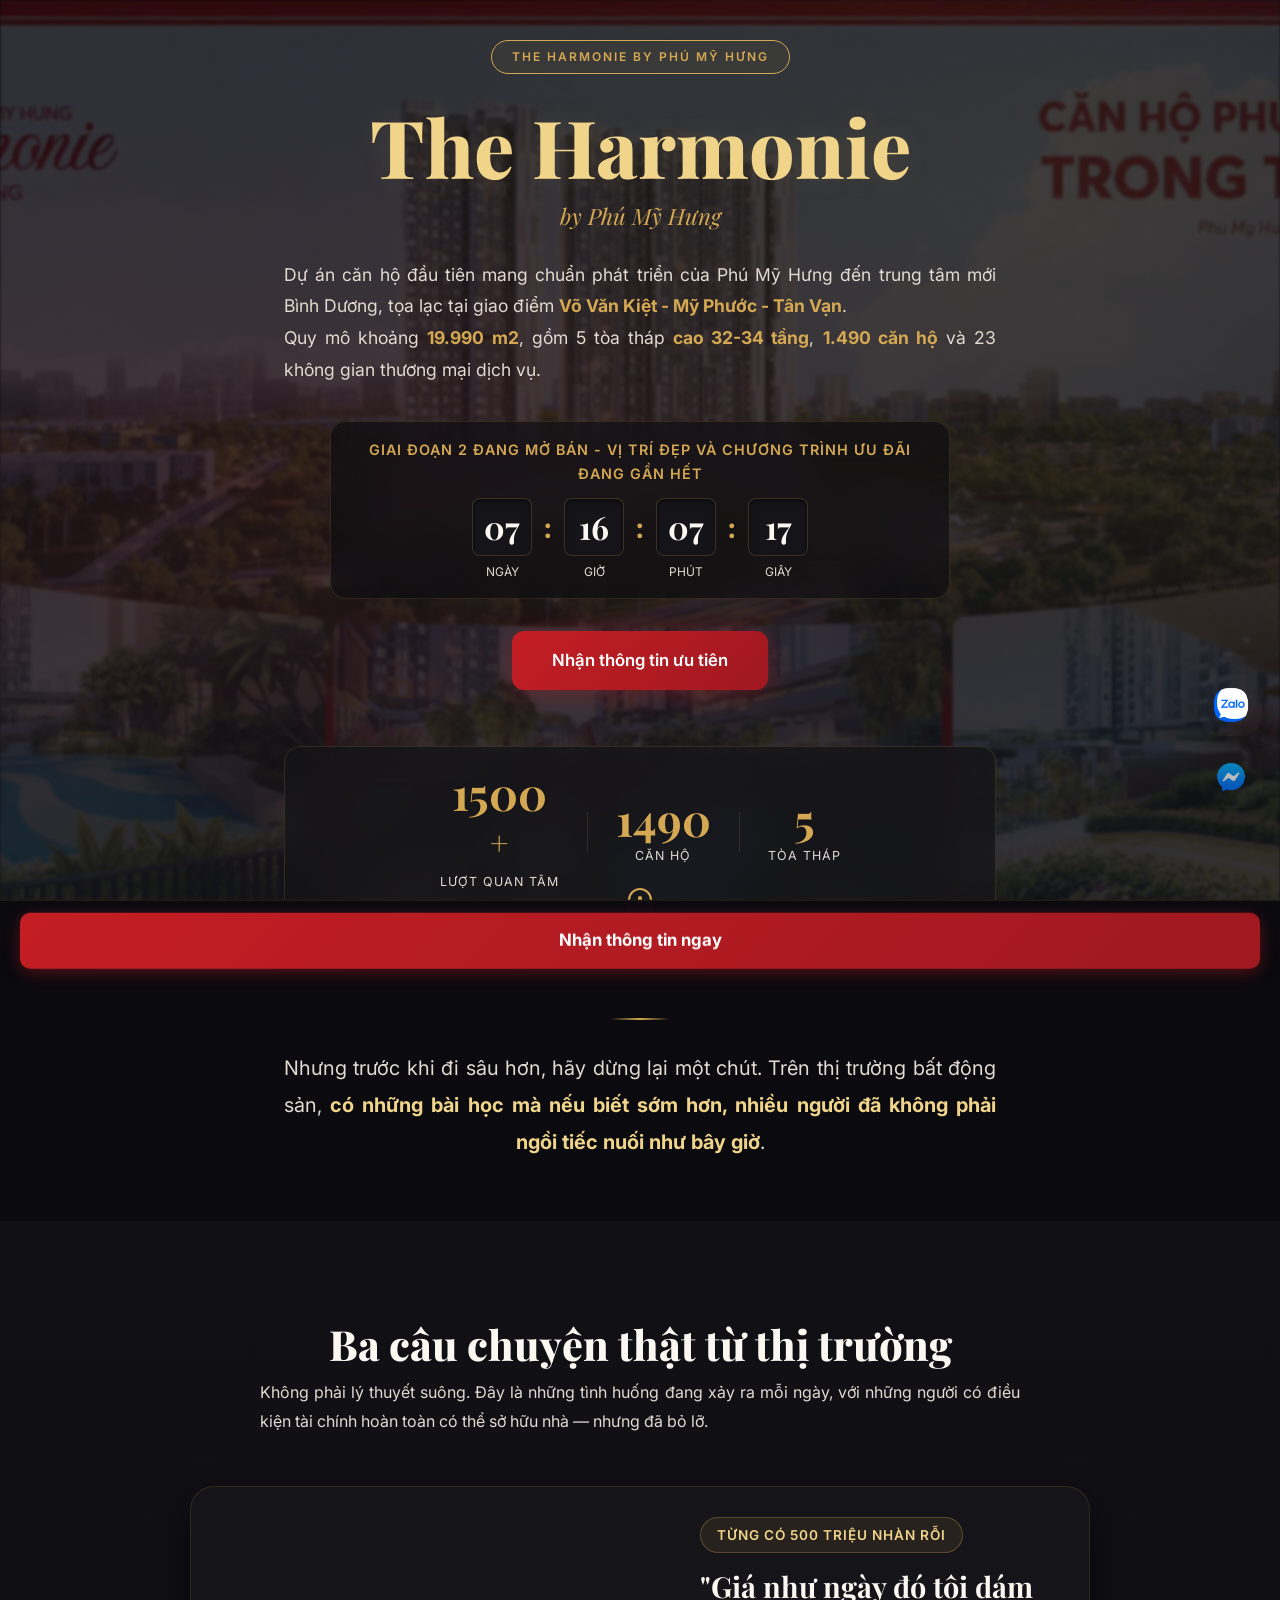
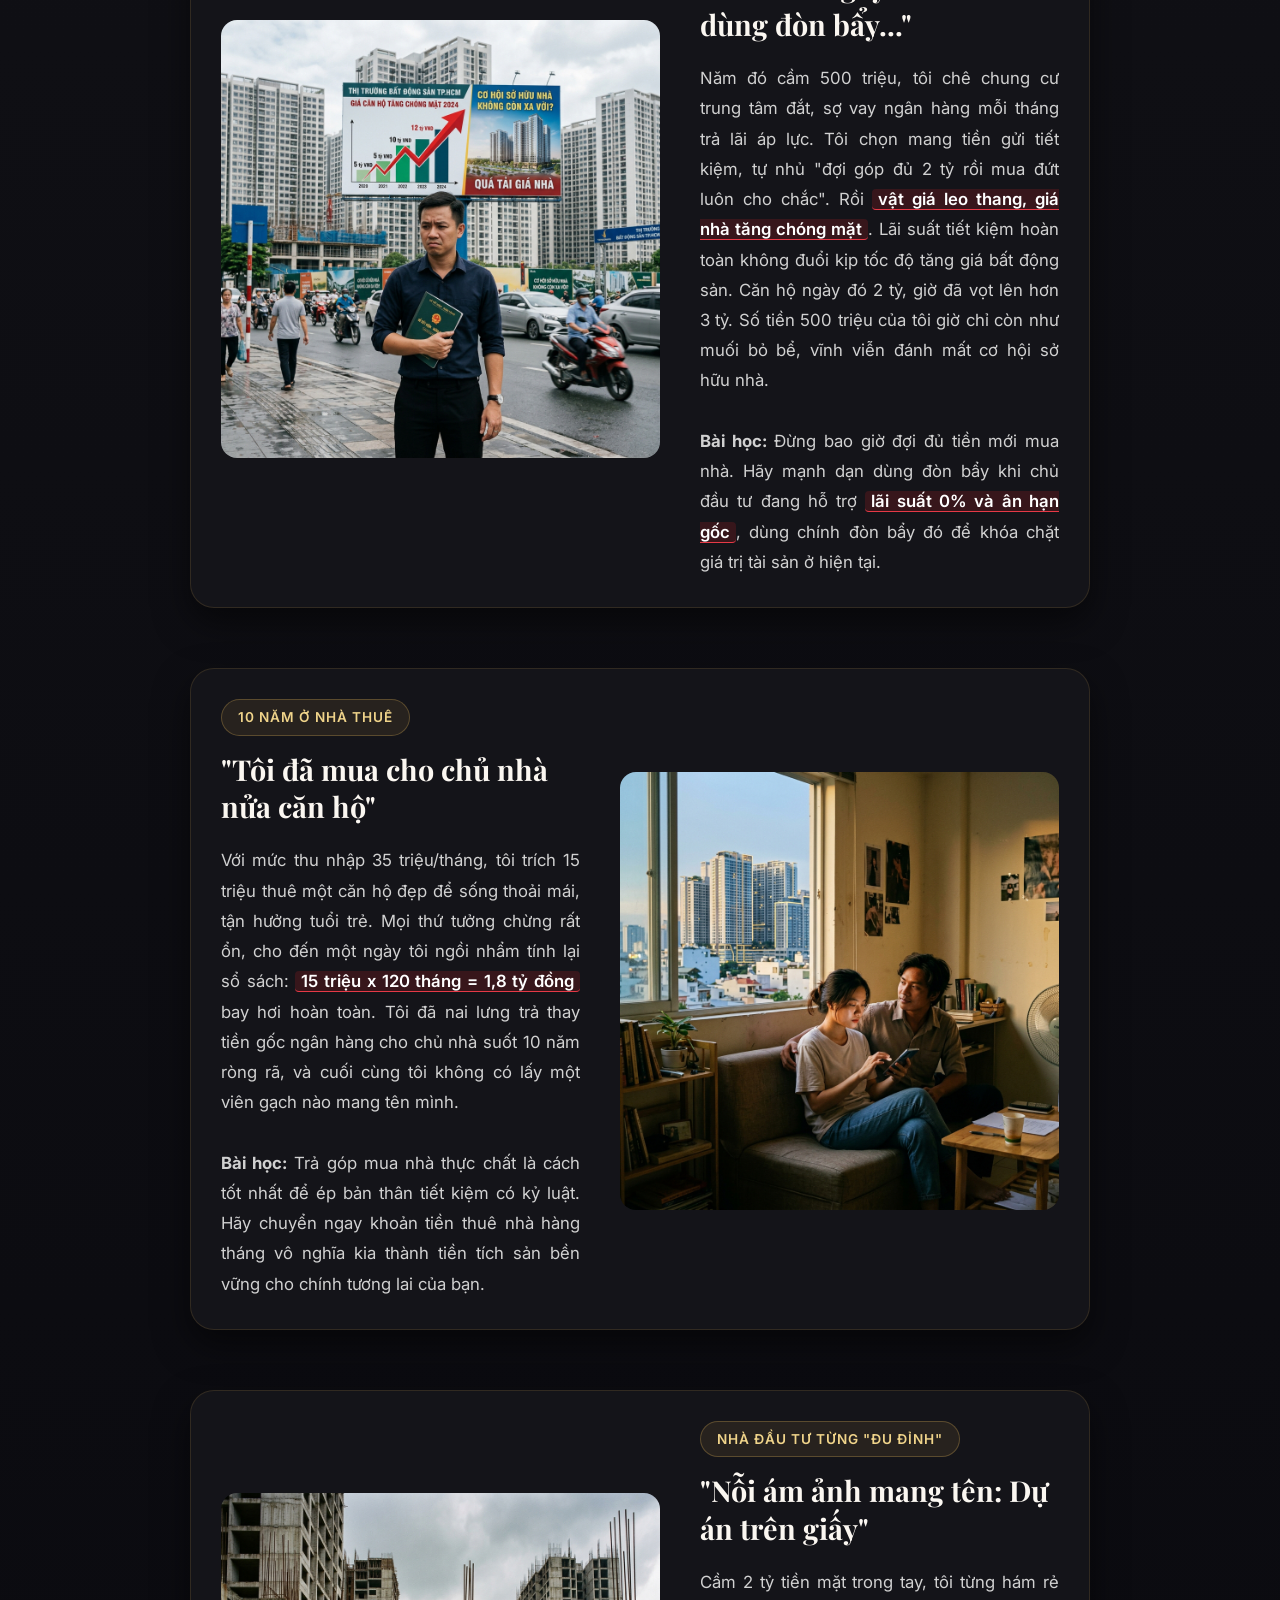
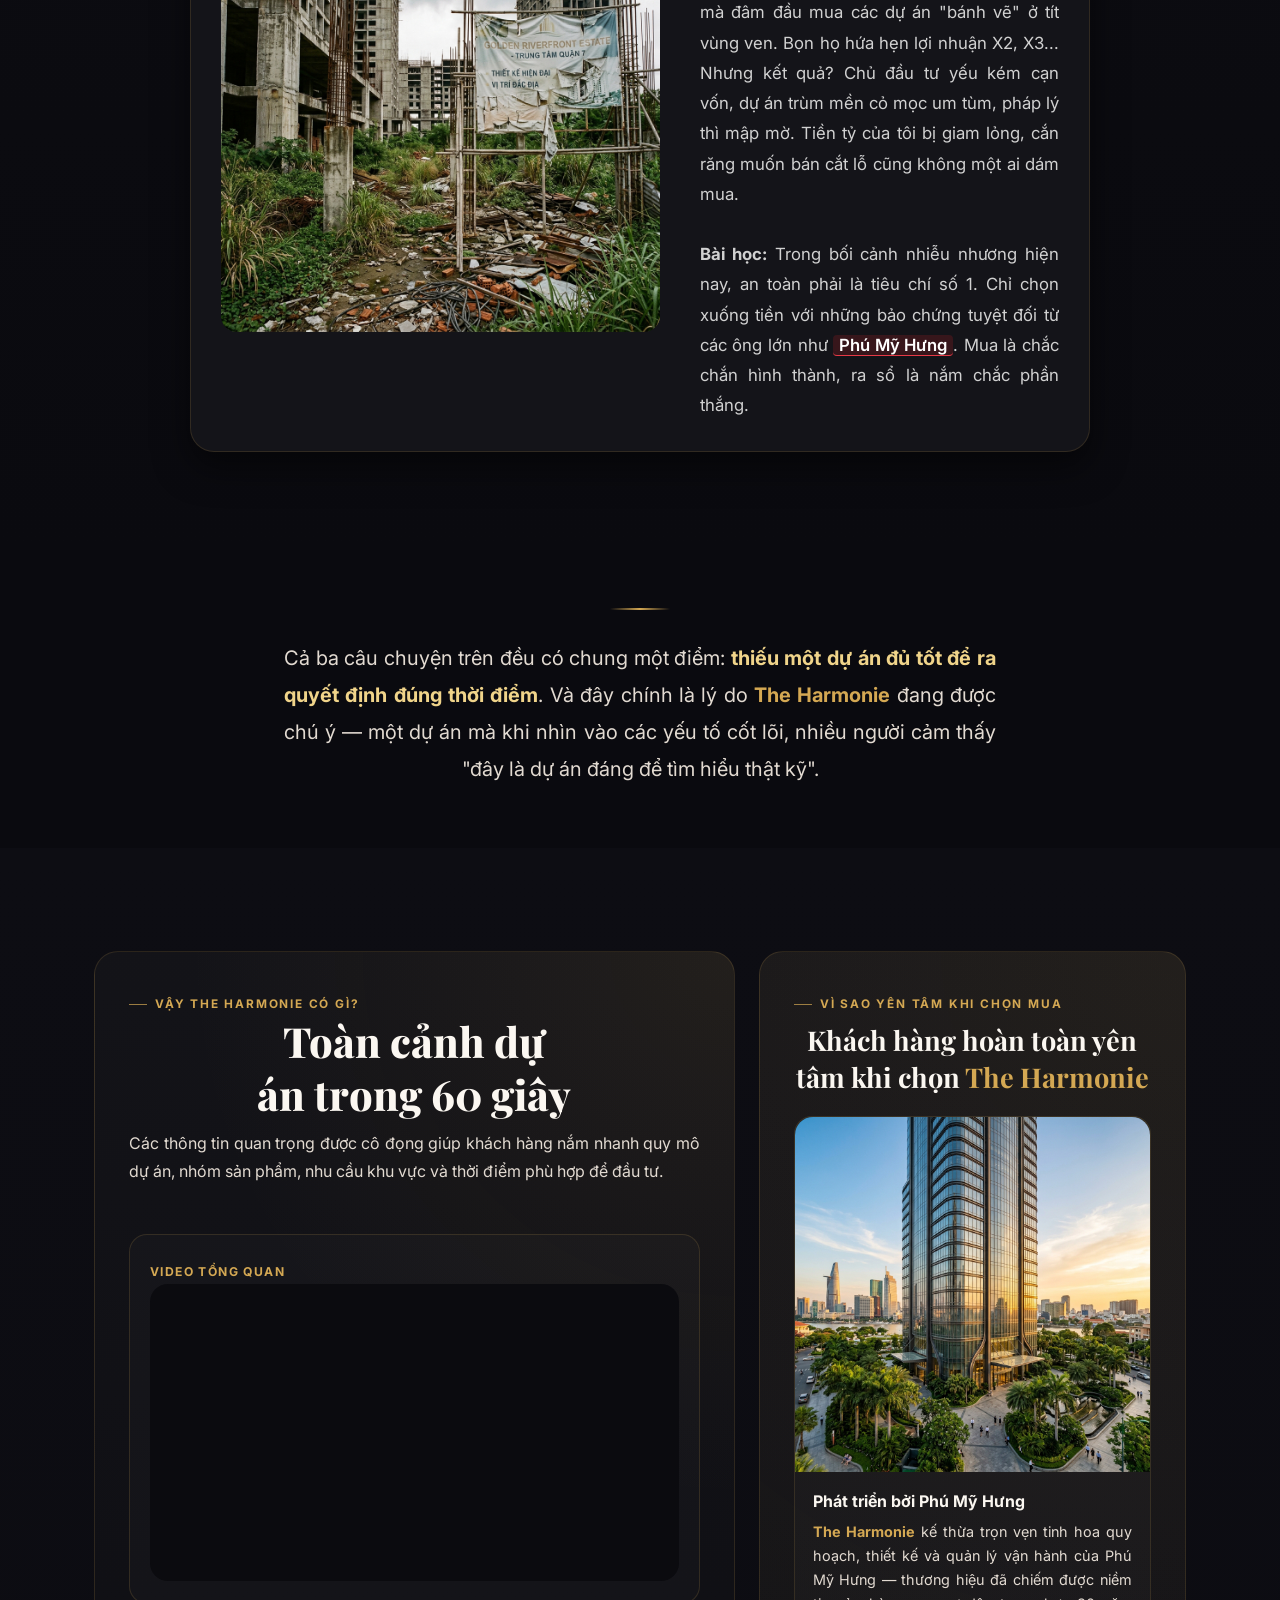
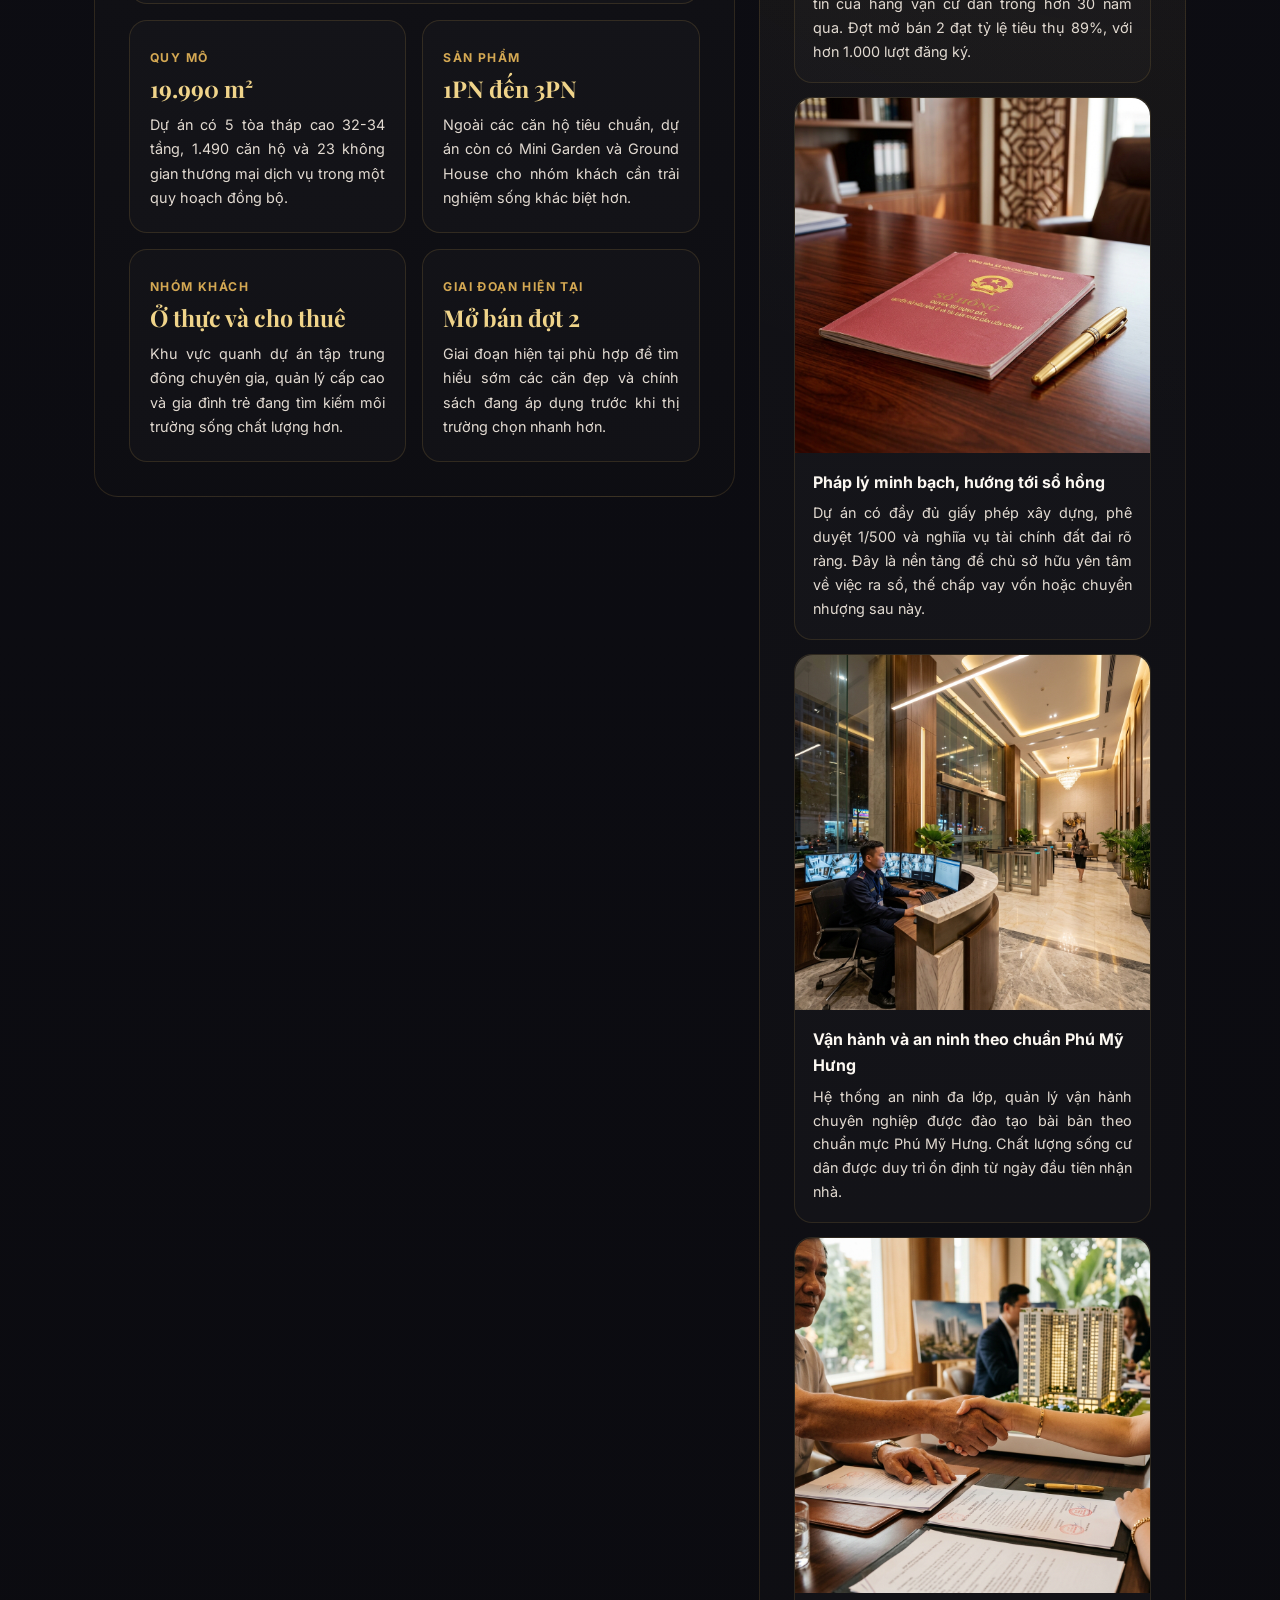
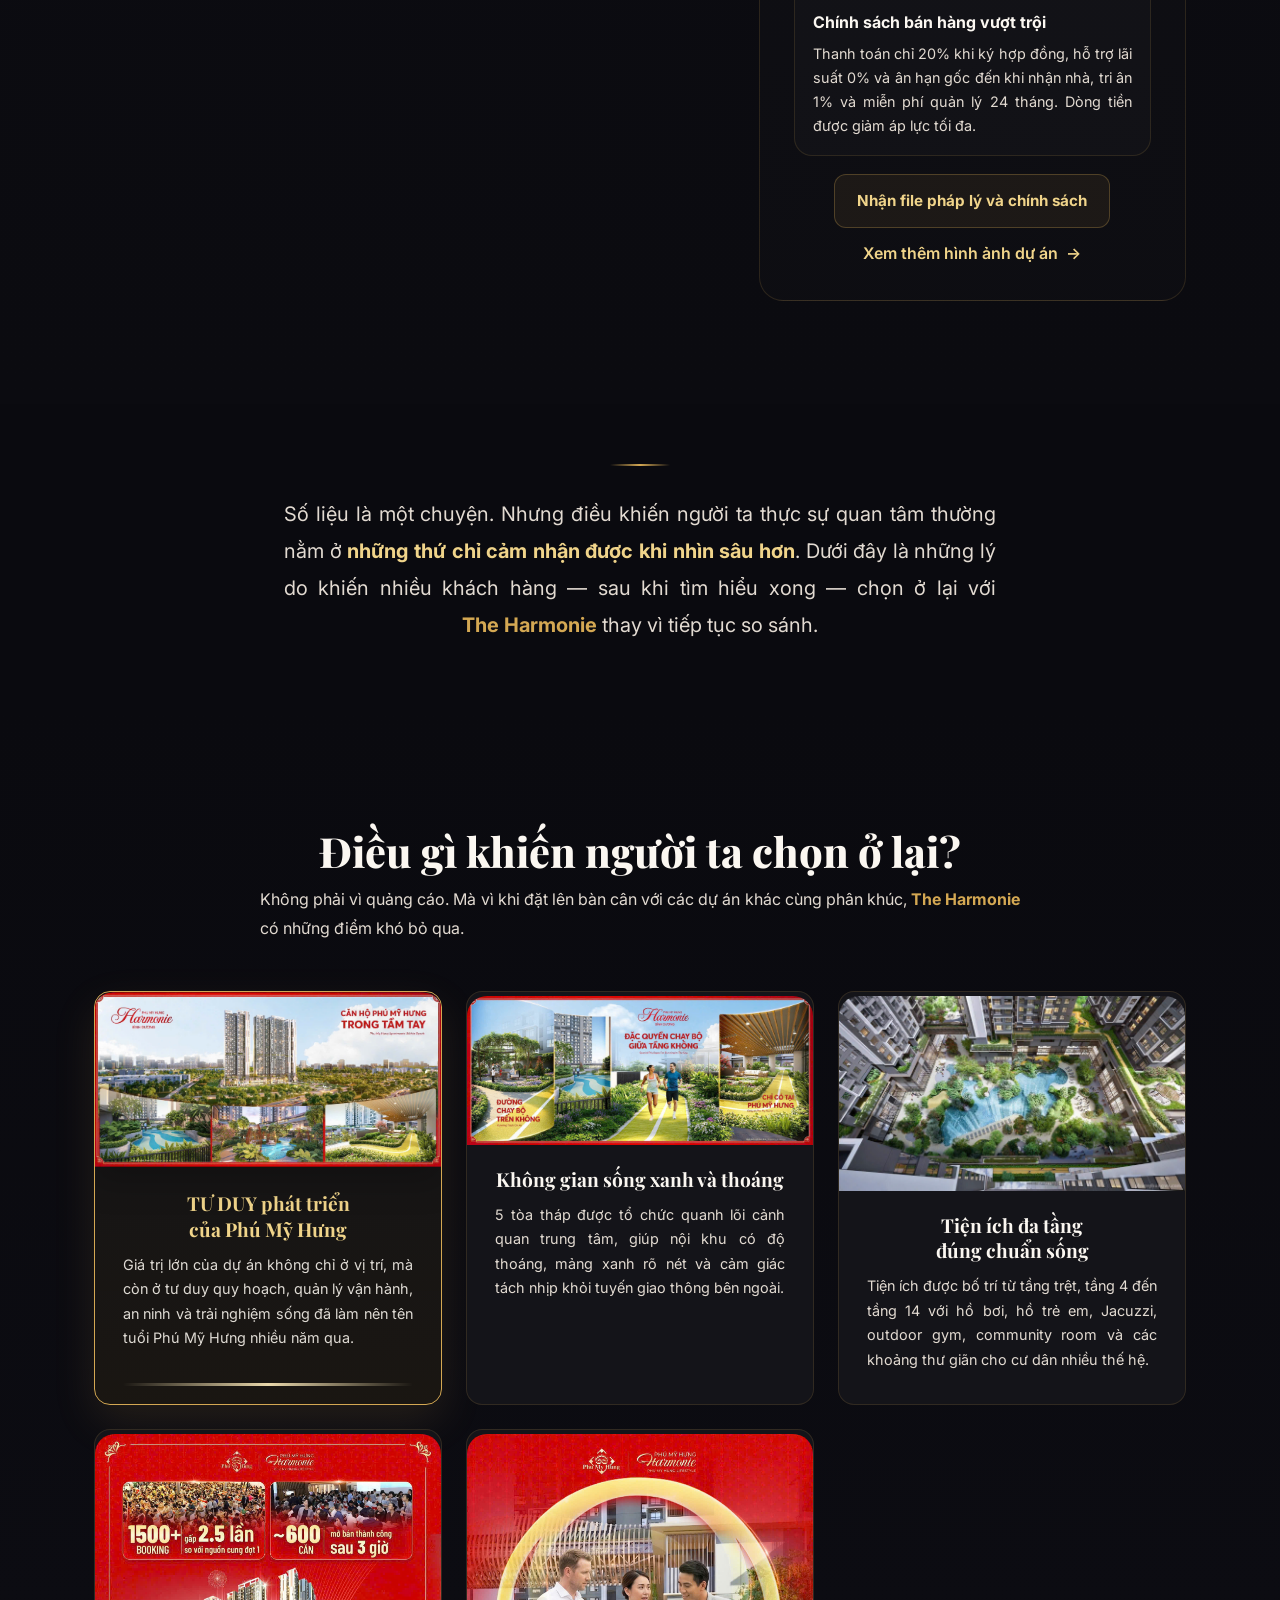
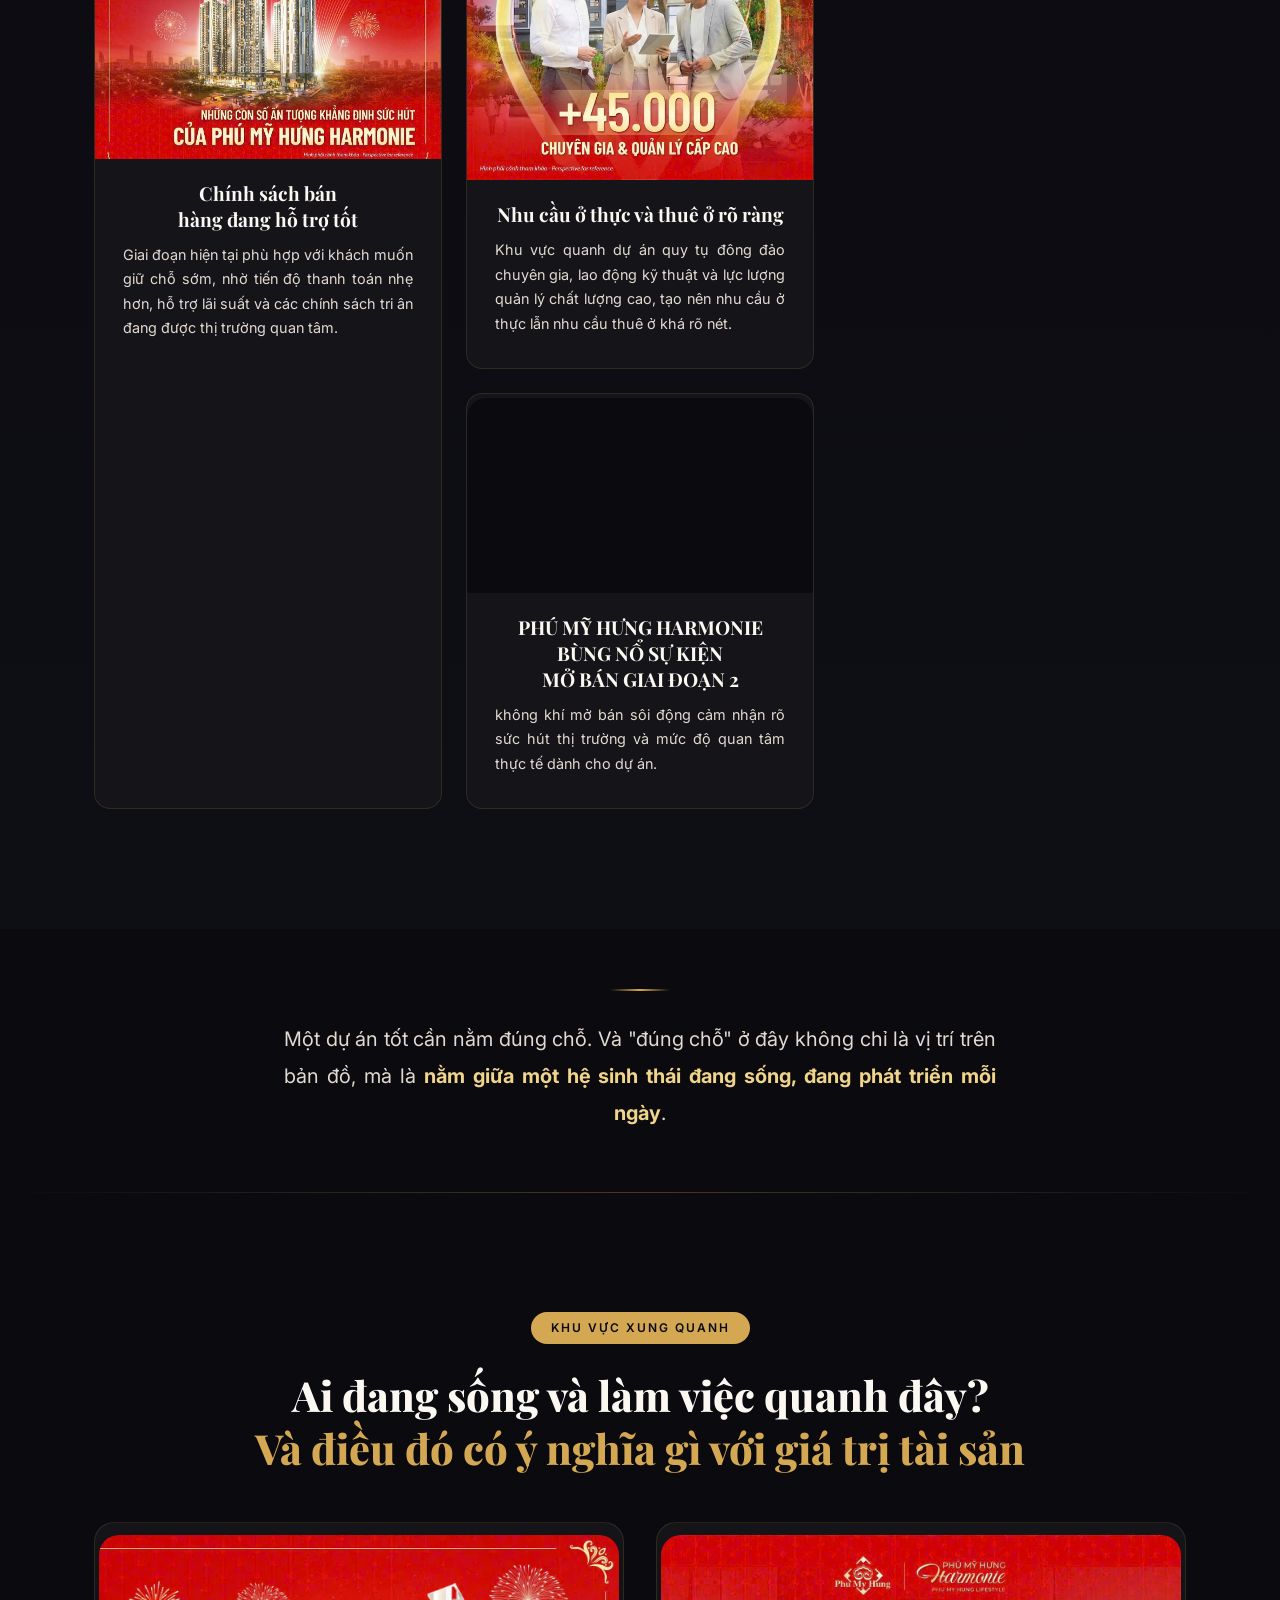
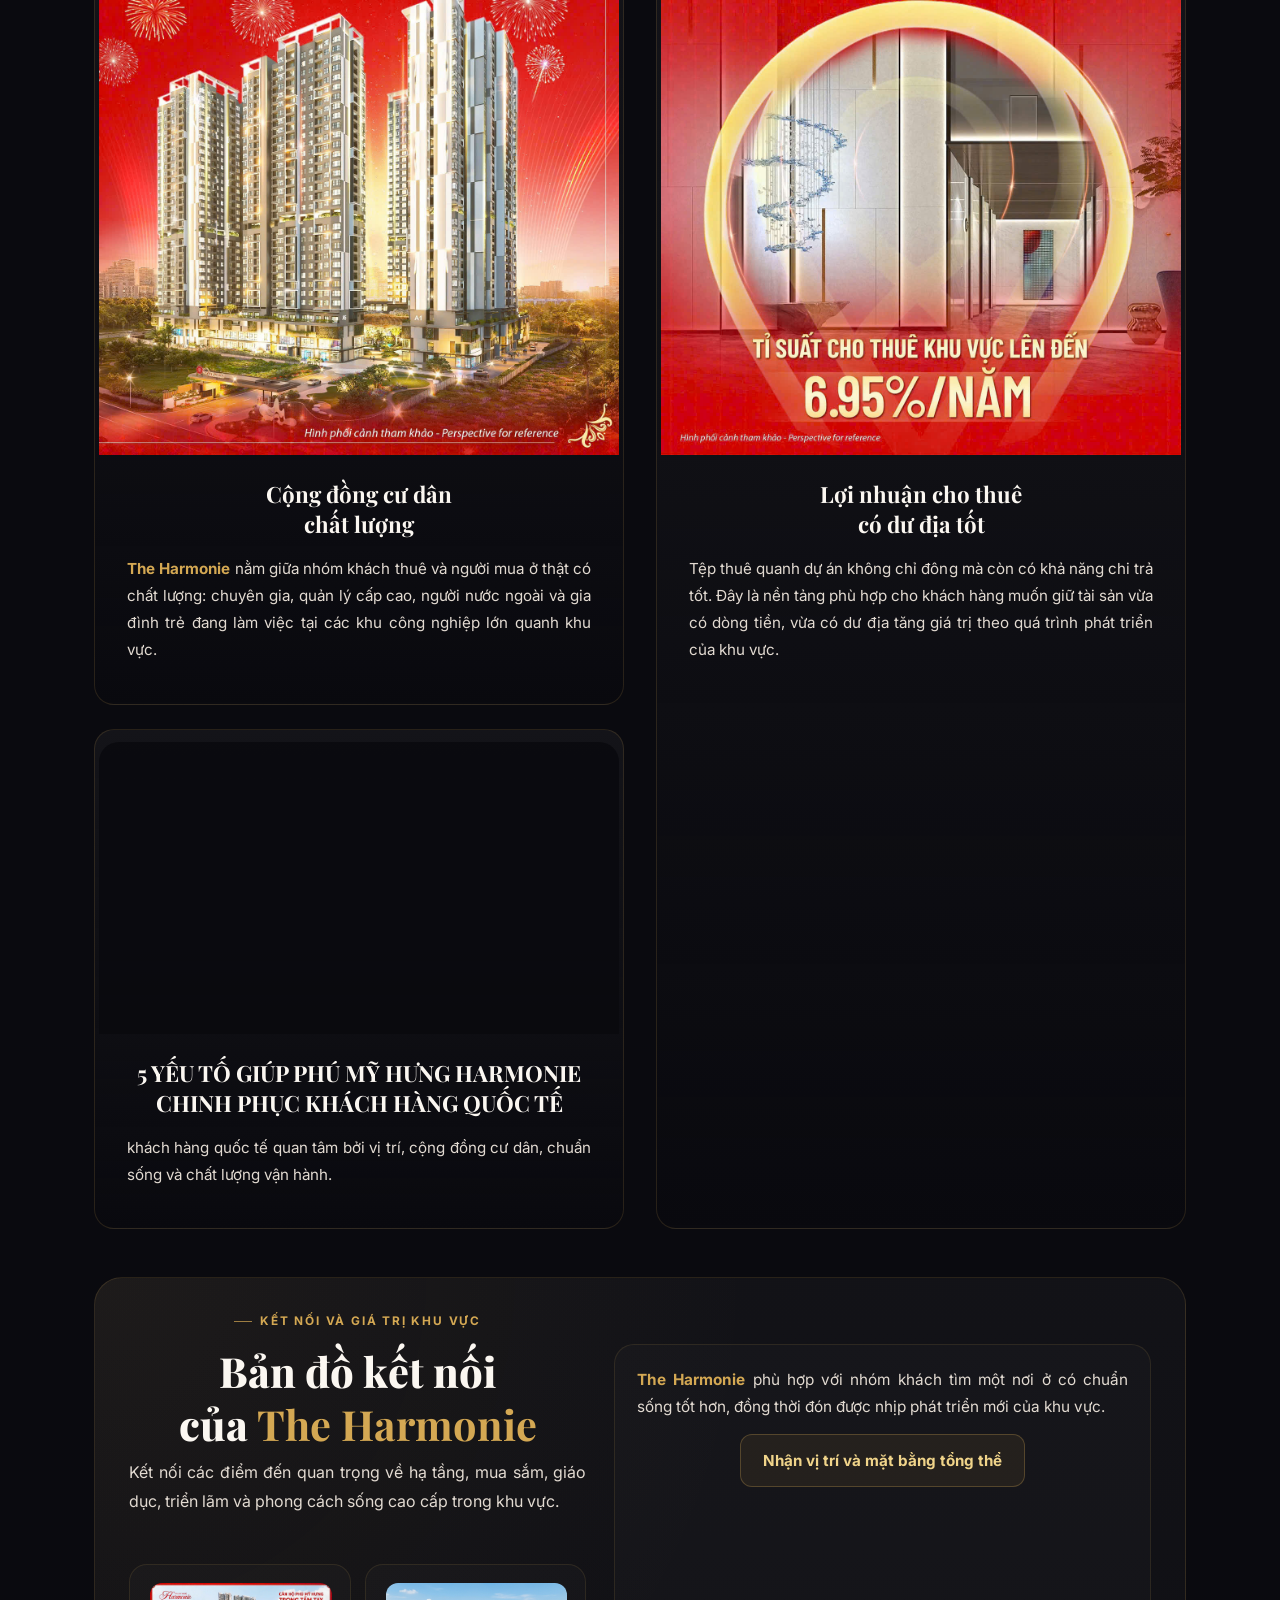
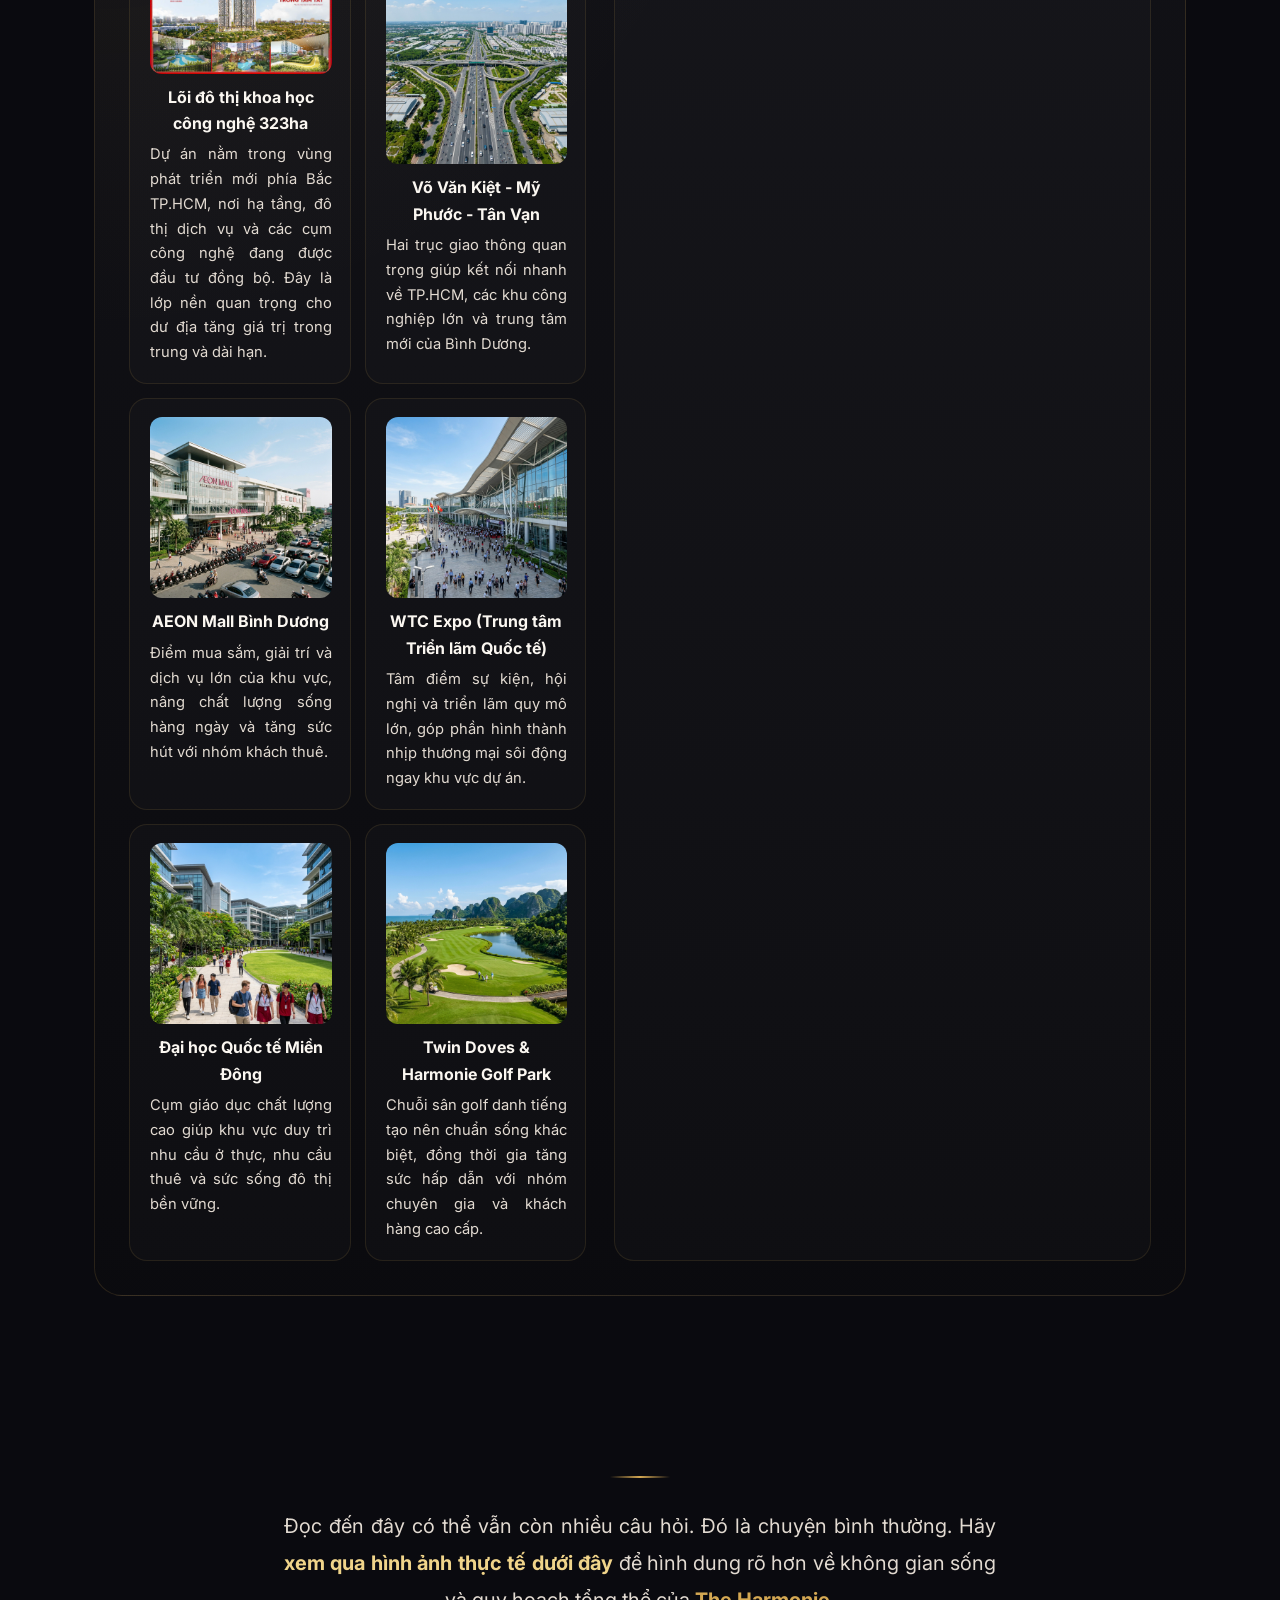
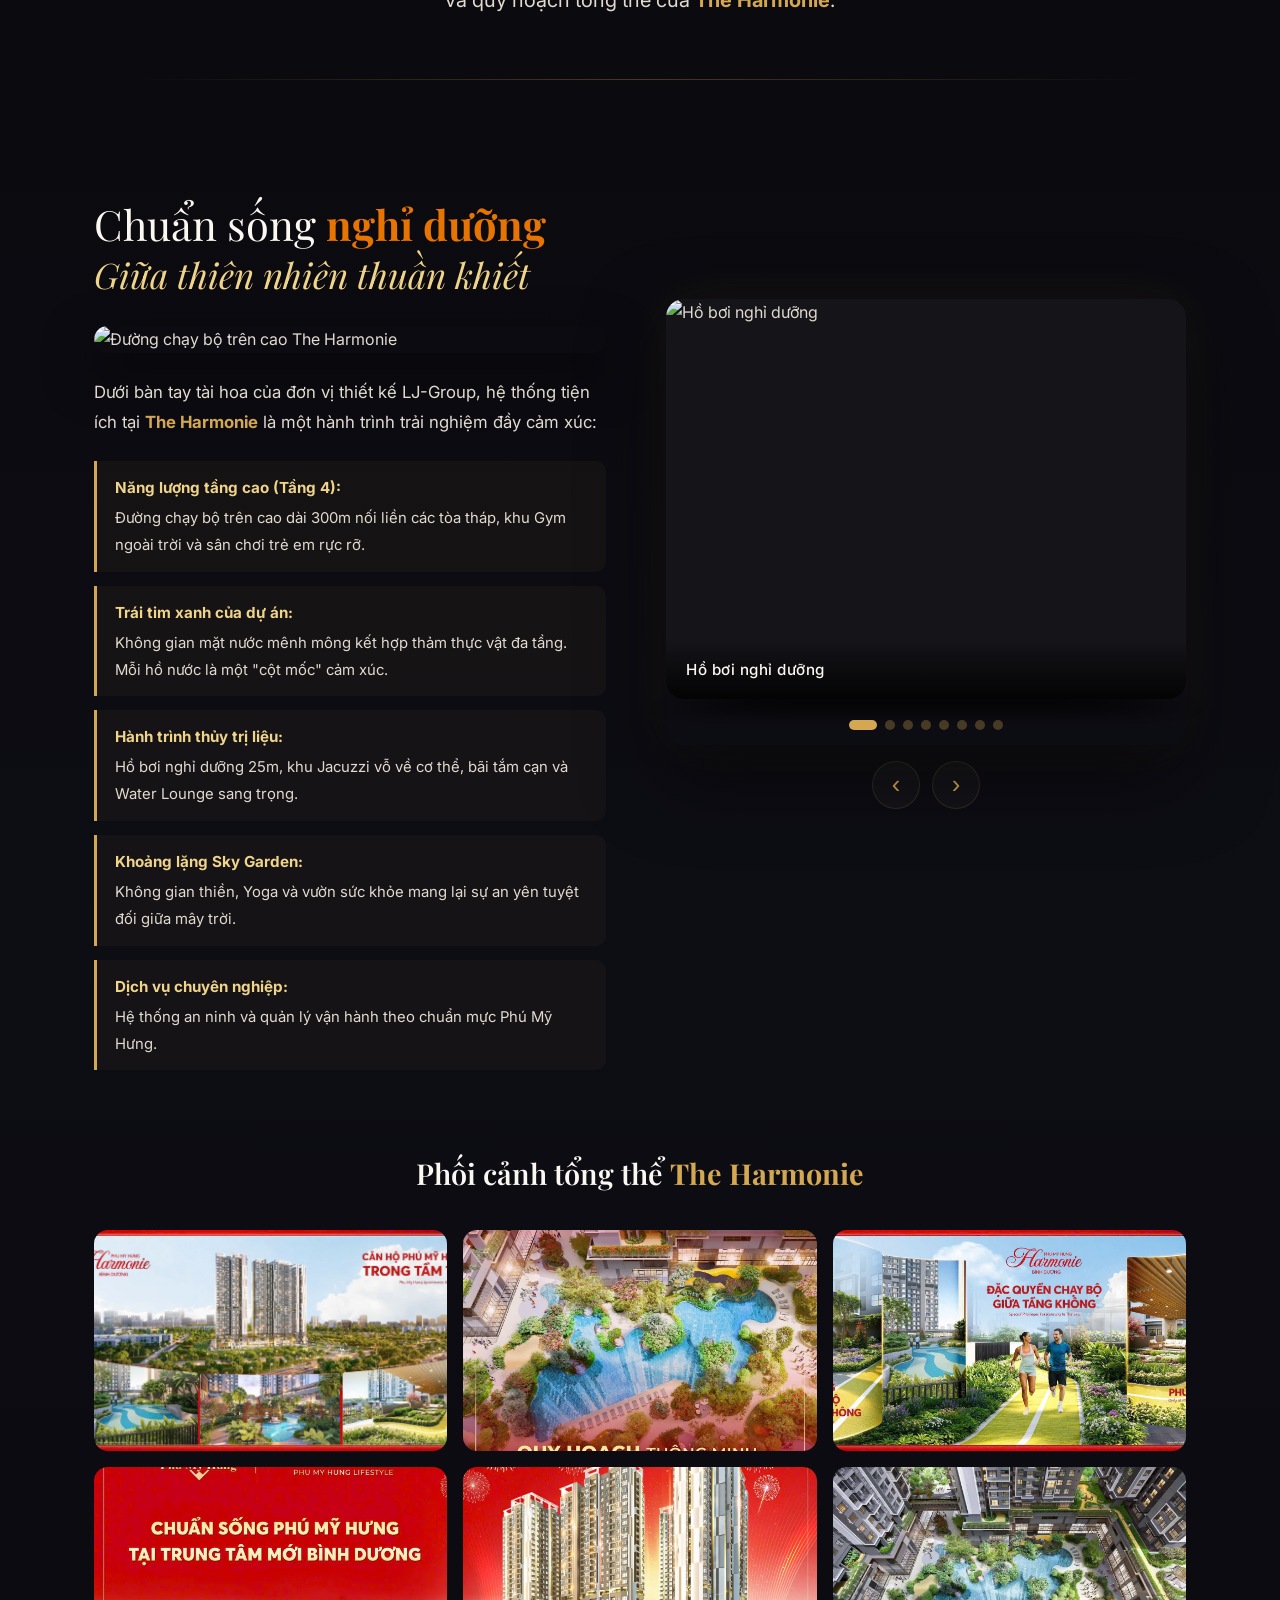
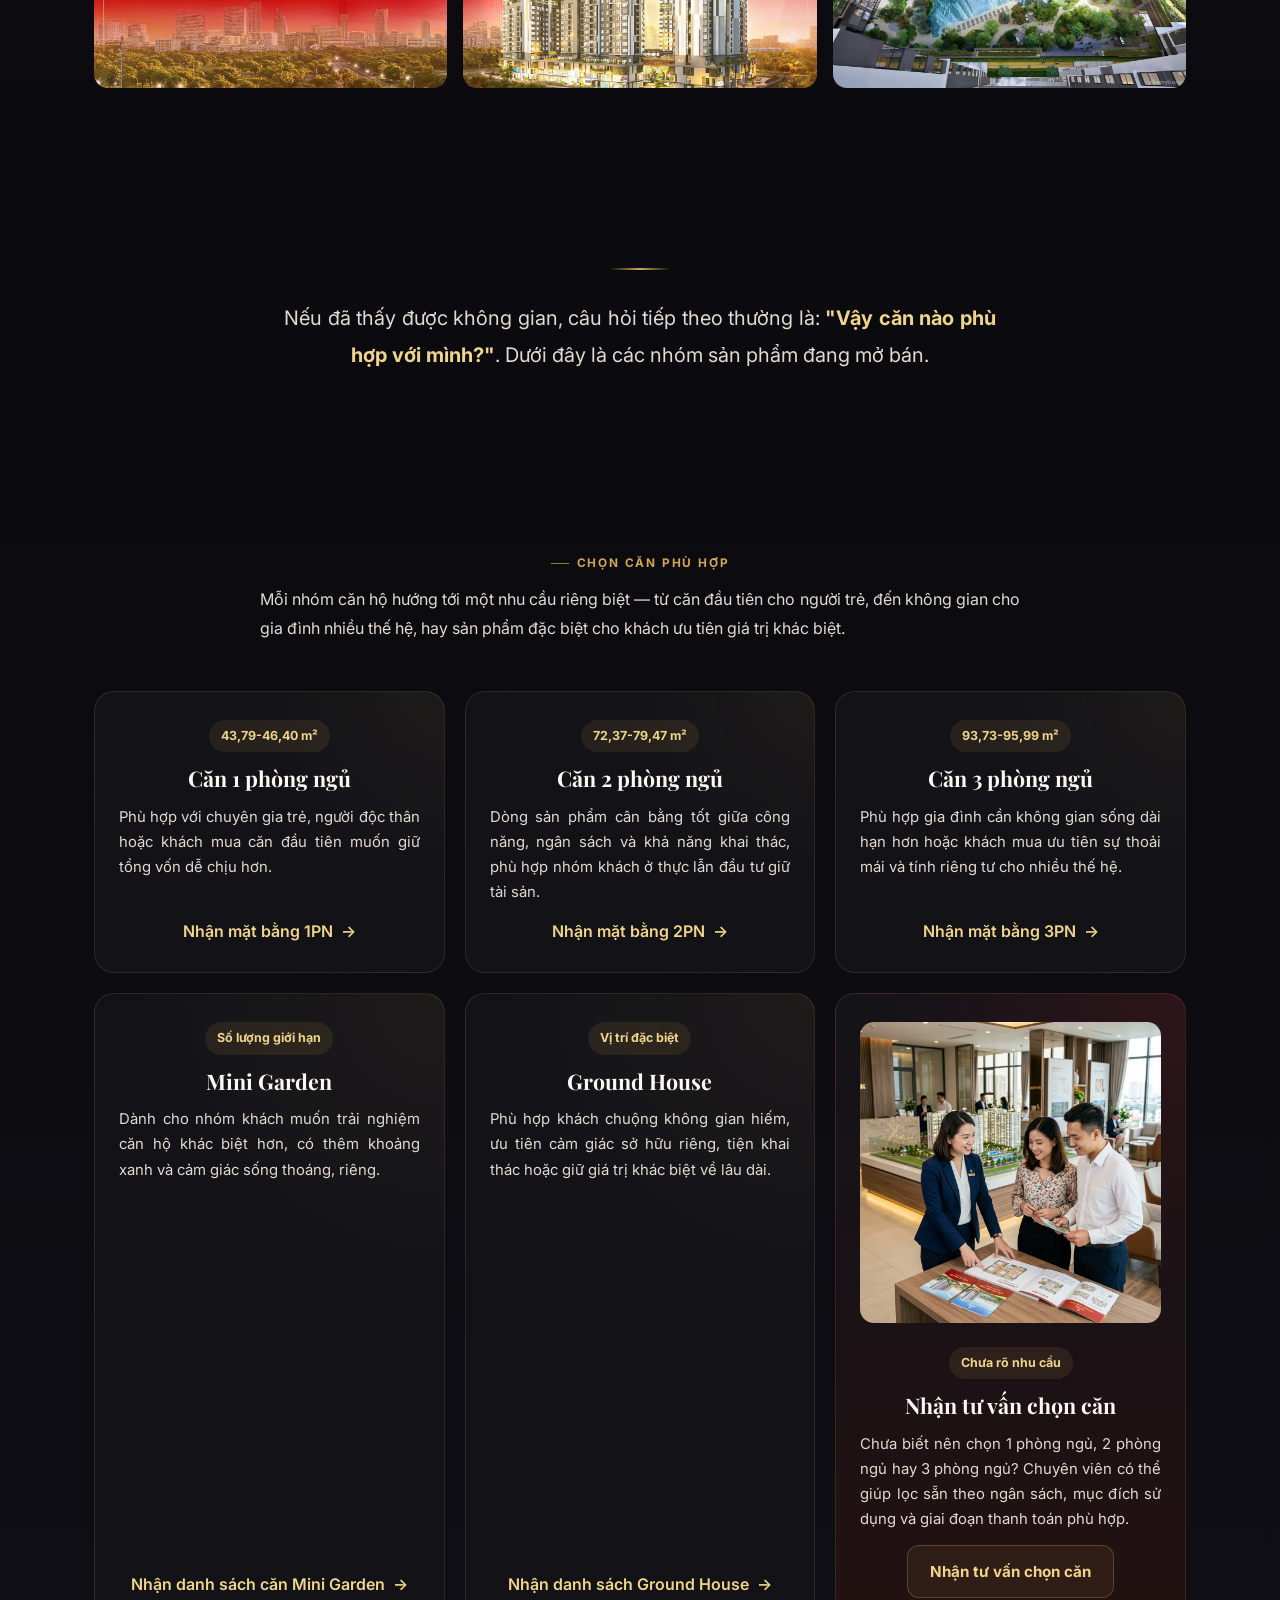
==== commit 4bddc14d: "Add files via upload" ====
--- a/index.html
+++ b/index.html
@@ -8,6 +8,7 @@
   <link rel="preconnect" href="https://fonts.googleapis.com">
   <link rel="preconnect" href="https://fonts.gstatic.com" crossorigin>
   <link href="https://fonts.googleapis.com/css2?family=Playfair+Display:wght@400;600;700;800&family=Inter:wght@300;400;500;600;700&display=swap" rel="stylesheet">
+  <link rel="stylesheet" href="https://cdn.jsdelivr.net/npm/swiper@11/swiper-bundle.min.css">
   <link rel="stylesheet" href="style.css">
   <style>
     /* CSS cho section STORYTELLING (Nỗi đau) */
@@ -207,9 +208,6 @@
         <article class="pain-card" data-reveal-section>
           <div class="pain-media">
             <img src="assets/generated/pain-inflation.png" alt="Giá nhà tăng nhanh hơn tiền tiết kiệm" loading="lazy" style="width:100%; border-radius:16px; margin-bottom:16px;">
-            <div class="video-embed" style="padding-bottom: 56.25%;">
-              <iframe src="https://www.youtube.com/embed/apkq81eajlM" title="Cơ hội 500 triệu" loading="lazy" allow="accelerometer; autoplay; clipboard-write; encrypted-media; gyroscope; picture-in-picture" allowfullscreen></iframe>
-            </div>
           </div>
           <div class="pain-content">
             <span class="pain-badge">Từng có 500 triệu nhàn rỗi</span>
@@ -227,9 +225,6 @@
         <article class="pain-card reverse" data-reveal-section>
           <div class="pain-media">
             <img src="assets/generated/pain-renting.png" alt="10 năm thuê nhà mất 1.8 tỷ" loading="lazy" style="width:100%; border-radius:16px; margin-bottom:16px;">
-            <div class="video-embed" style="padding-bottom: 56.25%;">
-              <iframe src="https://www.youtube.com/embed/9oz_SF6P_1s" title="Nỗi đau ở thuê" loading="lazy" allow="accelerometer; autoplay; clipboard-write; encrypted-media; gyroscope; picture-in-picture" allowfullscreen></iframe>
-            </div>
           </div>
           <div class="pain-content">
             <span class="pain-badge">10 năm ở nhà thuê</span>
@@ -247,9 +242,6 @@
         <article class="pain-card" data-reveal-section>
           <div class="pain-media">
             <img src="assets/generated/pain-ghost.png" alt="Dự án bỏ hoang - bài học đắt giá" loading="lazy" style="width:100%; border-radius:16px; margin-bottom:16px;">
-            <div class="video-embed" style="padding-bottom: 56.25%;">
-              <iframe src="https://www.youtube.com/embed/eRGFL04K9-k" title="Bài học đầu tư" loading="lazy" allow="accelerometer; autoplay; clipboard-write; encrypted-media; gyroscope; picture-in-picture" allowfullscreen></iframe>
-            </div>
           </div>
           <div class="pain-content">
             <span class="pain-badge">Nhà đầu tư từng "Đu đỉnh"</span>
@@ -313,32 +305,24 @@
           <h3>Khách hàng hoàn toàn yên tâm khi chọn <span class="brand-highlight">The Harmonie</span></h3>
           <div class="trust-list">
             <article class="trust-card" tabindex="0">
-              <img src="assets/generated/trust-pmh.png" alt="Trụ sở Phú Mỹ Hưng" style="width:54px; height:54px; border-radius:16px; object-fit:cover;">
-              <div>
-                <h4>Phát triển bởi Phú Mỹ Hưng</h4>
-                <p><span class="brand-highlight">The Harmonie</span> kế thừa trọn vẹn tinh hoa quy hoạch, thiết kế và quản lý vận hành của Phú Mỹ Hưng — thương hiệu đã chiếm được niềm tin của hàng vạn cư dân trong hơn 30 năm qua. Đợt mở bán 2 đạt tỷ lệ tiêu thụ 89%, với hơn 1.000 lượt đăng ký.</p>
-              </div>
+              <img src="assets/generated/trust-pmh.png" alt="Trụ sở Phú Mỹ Hưng" loading="lazy">
+              <h4>Phát triển bởi Phú Mỹ Hưng</h4>
+              <p><span class="brand-highlight">The Harmonie</span> kế thừa trọn vẹn tinh hoa quy hoạch, thiết kế và quản lý vận hành của Phú Mỹ Hưng — thương hiệu đã chiếm được niềm tin của hàng vạn cư dân trong hơn 30 năm qua. Đợt mở bán 2 đạt tỷ lệ tiêu thụ 89%, với hơn 1.000 lượt đăng ký.</p>
             </article>
             <article class="trust-card" tabindex="0">
-              <img src="assets/generated/trust-legal.png" alt="Pháp lý rõ ràng" style="width:54px; height:54px; border-radius:16px; object-fit:cover;">
-              <div>
-                <h4>Pháp lý minh bạch, hướng tới sổ hồng</h4>
-                <p>Dự án có đầy đủ giấy phép xây dựng, phê duyệt 1/500 và nghiĩa vụ tài chính đất đai rõ ràng. Đây là nền tảng để chủ sở hữu yên tâm về việc ra sổ, thế chấp vay vốn hoặc chuyển nhượng sau này.</p>
-              </div>
+              <img src="assets/generated/trust-legal.png" alt="Pháp lý rõ ràng" loading="lazy">
+              <h4>Pháp lý minh bạch, hướng tới sổ hồng</h4>
+              <p>Dự án có đầy đủ giấy phép xây dựng, phê duyệt 1/500 và nghiĩa vụ tài chính đất đai rõ ràng. Đây là nền tảng để chủ sở hữu yên tâm về việc ra sổ, thế chấp vay vốn hoặc chuyển nhượng sau này.</p>
             </article>
             <article class="trust-card" tabindex="0">
-              <img src="assets/generated/trust-security.png" alt="An ninh chuẩn Phú Mỹ Hưng" style="width:54px; height:54px; border-radius:16px; object-fit:cover;">
-              <div>
-                <h4>Vận hành và an ninh theo chuẩn Phú Mỹ Hưng</h4>
-                <p>Hệ thống an ninh đa lớp, quản lý vận hành chuyên nghiệp được đào tạo bài bản theo chuẩn mực Phú Mỹ Hưng. Chất lượng sống cư dân được duy trì ổn định từ ngày đầu tiên nhận nhà.</p>
-              </div>
+              <img src="assets/generated/trust-security.png" alt="An ninh chuẩn Phú Mỹ Hưng" loading="lazy">
+              <h4>Vận hành và an ninh theo chuẩn Phú Mỹ Hưng</h4>
+              <p>Hệ thống an ninh đa lớp, quản lý vận hành chuyên nghiệp được đào tạo bài bản theo chuẩn mực Phú Mỹ Hưng. Chất lượng sống cư dân được duy trì ổn định từ ngày đầu tiên nhận nhà.</p>
             </article>
             <article class="trust-card" tabindex="0">
-              <img src="assets/generated/trust-policy.png" alt="Chính sách hỗ trợ" style="width:54px; height:54px; border-radius:16px; object-fit:cover;">
-              <div>
-                <h4>Chính sách bán hàng vượt trội</h4>
-                <p>Thanh toán chỉ 20% khi ký hợp đồng, hỗ trợ lãi suất 0% và ân hạn gốc đến khi nhận nhà, tri ân 1% và miễn phí quản lý 24 tháng. Dòng tiền được giảm áp lực tối đa.</p>
-              </div>
+              <img src="assets/generated/trust-policy.png" alt="Chính sách hỗ trợ" loading="lazy">
+              <h4>Chính sách bán hàng vượt trội</h4>
+              <p>Thanh toán chỉ 20% khi ký hợp đồng, hỗ trợ lãi suất 0% và ân hạn gốc đến khi nhận nhà, tri ân 1% và miễn phí quản lý 24 tháng. Dòng tiền được giảm áp lực tối đa.</p>
             </article>
           </div>
           <div class="trust-actions">
@@ -362,37 +346,32 @@
       <p class="section-subtitle">Không phải vì quảng cáo. Mà vì khi đặt lên bàn cân với các dự án khác cùng phân khúc, <span class="brand-highlight">The Harmonie</span> có những điểm khó bỏ qua.</p>
       <div class="highlights-grid">
         <div class="highlight-card" data-aos="up" data-highlight-card tabindex="0" style="--delay: 0">
-          <div class="card-media" style="--card-image: url('assets/project-images/456911589011082479637.jpg'); --card-position: center 44%;"></div>
+          <img src="assets/project-images/456911589011082479636.jpg" alt="" class="card-media" loading="lazy">
+          <h3>TƯ DUY phát triển của Phú Mỹ Hưng</h3>
+          <p>Giá trị lớn của dự án không chỉ ở vị trí, mà còn ở tư duy quy hoạch, quản lý vận hành, an ninh và trải nghiệm sống đã làm nên tên tuổi Phú Mỹ Hưng nhiều năm qua.</p>
+        </div>
+        <div class="highlight-card" data-aos="up" data-highlight-card tabindex="0" style="--delay: 1">
+          <img src="assets/project-images/456911589011082479637.jpg" alt="" class="card-media" loading="lazy">
           <h3>Không gian sống xanh và thoáng</h3>
           <p>5 tòa tháp được tổ chức quanh lõi cảnh quan trung tâm, giúp nội khu có độ thoáng, mảng xanh rõ nét và cảm giác tách nhịp khỏi tuyến giao thông bên ngoài.</p>
         </div>
-        <div class="highlight-card" data-aos="up" data-highlight-card tabindex="0" style="--delay: 1">
-          <div class="card-media" style="--card-image: url('assets/project-images/456911589011082479640.jpg'); --card-position: center 52%;"></div>
+        <div class="highlight-card" data-aos="up" data-highlight-card tabindex="0" style="--delay: 2">
+          <img src="assets/project-images/456911589011082479640.jpg" alt="" class="card-media" loading="lazy">
           <h3>Tiện ích đa tầng đúng chuẩn sống</h3>
           <p>Tiện ích được bố trí từ tầng trệt, tầng 4 đến tầng 14 với hồ bơi, hồ trẻ em, Jacuzzi, outdoor gym, community room và các khoảng thư giãn cho cư dân nhiều thế hệ.</p>
         </div>
-        <div class="highlight-card" data-aos="up" data-highlight-card tabindex="0" style="--delay: 2">
-          <div class="card-media" style="--card-image: url('assets/project-images/456911589011082479636.jpg'); --card-position: center 38%;"></div>
-          <h3>TƯ DUY phát triển của Phú Mỹ Hưng</h3>
-          <p>Giá trị lớn của dự án không chỉ ở vị trí, mà còn ở tư duy quy hoạch, quản lý vận hành, an ninh và trải nghiệm sống đã làm nên tên tuổi Phú Mỹ Hưng nhiều năm qua.</p>
-        </div>
         <div class="highlight-card" data-aos="up" data-highlight-card tabindex="0" style="--delay: 3">
-          <div class="card-media" style="--card-image: url('assets/project-images/342115162067173374819.jpg'); --card-position: center 50%;"></div>
-          <h3>Kết nối nhanh đến chuỗi tiện ích lớn</h3>
-          <p>Từ dự án có thể tiếp cận thuận tiện AEON Mall, Trung tâm Triển lãm Quốc tế WTC Expo, Đại học Quốc tế Miền Đông, sân golf Twin Doves và nhiều đầu mối thương mại, giáo dục của khu vực.</p>
-        </div>
-        <div class="highlight-card" data-aos="up" data-highlight-card tabindex="0" style="--delay: 4">
-          <div class="card-media" style="--card-image: url('assets/project-images/12049856380016819158.jpg'); --card-position: center 28%;"></div>
+          <img src="assets/project-images/12049856380016819158.jpg" alt="" class="card-media" loading="lazy">
           <h3>Chính sách bán hàng đang hỗ trợ tốt</h3>
           <p>Giai đoạn hiện tại phù hợp với khách muốn giữ chỗ sớm, nhờ tiến độ thanh toán nhẹ hơn, hỗ trợ lãi suất và các chính sách tri ân đang được thị trường quan tâm.</p>
         </div>
         <div class="highlight-stack">
-          <div class="highlight-card" data-aos="up" data-highlight-card tabindex="0" style="--delay: 5">
-            <div class="card-media" style="--card-image: url('assets/project-images/12049856380016819155.jpg'); --card-position: center 26%;"></div>
+          <div class="highlight-card" data-aos="up" data-highlight-card tabindex="0" style="--delay: 4">
+            <img src="assets/project-images/12049856380016819155.jpg" alt="" class="card-media" loading="lazy">
             <h3>Nhu cầu ở thực và thuê ở rõ ràng</h3>
             <p>Khu vực quanh dự án quy tụ đông đảo chuyên gia, lao động kỹ thuật và lực lượng quản lý chất lượng cao, tạo nên nhu cầu ở thực lẫn nhu cầu thuê ở khá rõ nét.</p>
           </div>
-          <div class="highlight-card highlight-card--video" data-aos="up" data-highlight-card tabindex="0" style="--delay: 6">
+          <div class="highlight-card highlight-card--video" data-aos="up" data-highlight-card tabindex="0" style="--delay: 5">
             <div class="video-embed">
               <iframe src="https://www.youtube.com/embed/apkq81eajlM" title="PHÚ MỸ HƯNG HARMONIE BÙNG NỔ SỰ KIỆN MỞ BÁN GIAI ĐOẠN 2" loading="lazy" allow="accelerometer; autoplay; clipboard-write; encrypted-media; gyroscope; picture-in-picture; web-share" referrerpolicy="strict-origin-when-cross-origin" allowfullscreen></iframe>
             </div>
@@ -417,7 +396,7 @@
       <div class="silicon-grid">
         <div class="silicon-stack">
           <div class="silicon-card">
-            <div class="silicon-media silicon-media--community" style="--card-image: url('assets/project-images/342115162067173374818.jpg'); --card-position: center 50%;"></div>
+            <img src="assets/project-images/342115162067173374818.jpg" alt="" class="silicon-media silicon-media--community" loading="lazy">
             <h3>Cộng đồng cư dân<br>chất lượng</h3>
             <p><span class="brand-highlight">The Harmonie</span> nằm giữa nhóm khách thuê và người mua ở thật có chất lượng: chuyên gia, quản lý cấp cao, người nước ngoài và gia đình trẻ đang làm việc tại các khu công nghiệp lớn quanh khu vực.</p>
           </div>
@@ -430,19 +409,55 @@
           </div>
         </div>
         <div class="silicon-card">
-          <div class="silicon-media" style="--card-image: url('assets/project-images/12049856380016819157.jpg'); --card-position: center 44%;"></div>
+          <img src="assets/project-images/12049856380016819157.jpg" alt="" class="silicon-media" loading="lazy">
           <h3>Lợi nhuận cho thuê<br>có dư địa tốt</h3>
           <p>Tệp thuê quanh dự án không chỉ đông mà còn có khả năng chi trả tốt. Đây là nền tảng phù hợp cho khách hàng muốn giữ tài sản vừa có dòng tiền, vừa có dư địa tăng giá trị theo quá trình phát triển của khu vực.</p>
         </div>
-        <div class="silicon-card">
-          <div class="silicon-media" style="--card-image: url('assets/project-images/12049856380016819154.jpg'); --card-position: center 42%;"></div>
-          <h3>5-10 phút đến chuỗi<br>tiện ích lớn</h3>
-          <p>Từ dự án có thể kết nối nhanh tới trung tâm hành chính, thương mại, giáo dục và giải trí, giúp nhịp sống hàng ngày thuận tiện hơn và cũng làm sản phẩm dễ tiếp cận nhóm khách thuê cần hệ tiện ích hoàn chỉnh.</p>
-        </div>
-        <div class="silicon-card">
-          <div class="silicon-media" style="--card-image: url('assets/project-images/456911589011082479636.jpg'); --card-position: center 38%;"></div>
-          <h3>Lõi đô thị khoa học<br>công nghệ 323ha</h3>
-          <p>Dự án nằm trong vùng phát triển mới phía Bắc TP.HCM, nơi hạ tầng, đô thị dịch vụ và các cụm công nghệ đang được đầu tư đồng bộ. Đây là lớp nền quan trọng cho dư địa tăng giá trị trong trung và dài hạn.</p>
+      </div>
+
+      <div class="connection-shell" data-reveal-section style="margin-top: 48px;">
+        <div class="connection-copy">
+          <span class="mini-kicker mini-kicker--center">KẾT NỐI VÀ GIÁ TRỊ KHU VỰC</span>
+          <h2 class="section-title">Bản đồ kết nối của <span class="brand-highlight">The Harmonie</span></h2>
+          <p class="section-subtitle">Kết nối các điểm đến quan trọng về hạ tầng, mua sắm, giáo dục, triển lãm và phong cách sống cao cấp trong khu vực.</p>
+
+          <div class="connection-points">
+            <article class="connection-point" tabindex="0">
+              <img src="assets/project-images/456911589011082479636.jpg" alt="Lõi đô thị" loading="lazy" style="width:100%; border-radius:12px; margin-bottom:10px;">
+              <strong>Lõi đô thị khoa học công nghệ 323ha</strong>
+              <p>Dự án nằm trong vùng phát triển mới phía Bắc TP.HCM, nơi hạ tầng, đô thị dịch vụ và các cụm công nghệ đang được đầu tư đồng bộ. Đây là lớp nền quan trọng cho dư địa tăng giá trị trong trung và dài hạn.</p>
+            </article>
+            <article class="connection-point" tabindex="0">
+              <img src="assets/generated/conn-highway.png" alt="Trục đường" loading="lazy" style="width:100%; border-radius:12px; margin-bottom:10px;">
+              <strong>Võ Văn Kiệt - Mỹ Phước - Tân Vạn</strong>
+              <p>Hai trục giao thông quan trọng giúp kết nối nhanh về TP.HCM, các khu công nghiệp lớn và trung tâm mới của Bình Dương.</p>
+            </article>
+            <article class="connection-point" tabindex="0">
+              <img src="assets/generated/conn-aeon.png" alt="AEON Mall" loading="lazy" style="width:100%; border-radius:12px; margin-bottom:10px;">
+              <strong>AEON Mall Bình Dương</strong>
+              <p>Điểm mua sắm, giải trí và dịch vụ lớn của khu vực, nâng chất lượng sống hàng ngày và tăng sức hút với nhóm khách thuê.</p>
+            </article>
+            <article class="connection-point" tabindex="0">
+              <img src="assets/generated/conn-wtc.png" alt="WTC Expo" loading="lazy" style="width:100%; border-radius:12px; margin-bottom:10px;">
+              <strong>WTC Expo (Trung tâm Triển lãm Quốc tế)</strong>
+              <p>Tâm điểm sự kiện, hội nghị và triển lãm quy mô lớn, góp phần hình thành nhịp thương mại sôi động ngay khu vực dự án.</p>
+            </article>
+            <article class="connection-point" tabindex="0">
+              <img src="assets/generated/conn-university.png" alt="ĐH Miền Đông" loading="lazy" style="width:100%; border-radius:12px; margin-bottom:10px;">
+              <strong>Đại học Quốc tế Miền Đông</strong>
+              <p>Cụm giáo dục chất lượng cao giúp khu vực duy trì nhu cầu ở thực, nhu cầu thuê và sức sống đô thị bền vững.</p>
+            </article>
+            <article class="connection-point" tabindex="0">
+              <img src="assets/generated/conn-golf.png" alt="Sân golf Twin Doves" loading="lazy" style="width:100%; border-radius:12px; margin-bottom:10px;">
+              <strong>Twin Doves &amp; Harmonie Golf Park</strong>
+              <p>Chuỗi sân golf danh tiếng tạo nên chuẩn sống khác biệt, đồng thời gia tăng sức hấp dẫn với nhóm chuyên gia và khách hàng cao cấp.</p>
+            </article>
+          </div>
+        </div>
+
+        <div class="connection-note" data-reveal-section style="text-align:center; margin-top: 32px;">
+            <p><span class="brand-highlight">The Harmonie</span> phù hợp với nhóm khách tìm một nơi ở có chuẩn sống tốt hơn, đồng thời đón được nhịp phát triển mới của khu vực.</p>
+            <a href="#contact-form" class="btn-secondary">Nhận vị trí và mặt bằng tổng thể</a>
         </div>
       </div>
     </div>
@@ -454,36 +469,110 @@
     <p>Đọc đến đây có thể vẫn còn nhiều câu hỏi. Đó là chuyện bình thường. Hãy <strong>xem qua hình ảnh thực tế dưới đây</strong> để hình dung rõ hơn về không gian sống và quy hoạch tổng thể của <span class="brand-highlight">The Harmonie</span>.</p>
   </div>
 
-  <section id="gallery" class="gallery">
-    <div class="container">
-      <h2 class="section-title">Nhìn là hiểu vì sao người ta chọn nơi này</h2>
-      <p class="section-subtitle">Phối cảnh, tiện ích và không gian sống thực tế tại <span class="brand-highlight">The Harmonie</span> — để hình dung dễ dàng hơn trước khi chọn căn phù hợp.</p>
-      <div class="gallery-viewport">
-        <div class="gallery-track" id="galleryTrack">
-          <div class="gallery-slide">
+  <section id="gallery" class="resort-living-section">
+    <div class="container">
+      <div class="resort-living-layout">
+        <!-- Cột trái: Nội dung -->
+        <div class="resort-living-content" data-reveal-section>
+          <h2 class="resort-title">
+            <span class="resort-title-line1">Chuẩn sống <strong>nghỉ dưỡng</strong></span>
+            <span class="resort-title-line2">Giữa thiên nhiên thuần khiết</span>
+          </h2>
+          <img src="https://phumyhung.vn/harmonie/wp-content/uploads/2026/01/duong-chay-bo-tren-cao.webp" alt="Đường chạy bộ trên cao The Harmonie" class="resort-hero-image" loading="lazy">
+          <p class="resort-intro">Dưới bàn tay tài hoa của đơn vị thiết kế LJ-Group, hệ thống tiện ích tại <span class="brand-highlight">The Harmonie</span> là một hành trình trải nghiệm đầy cảm xúc:</p>
+          <div class="resort-features">
+            <div class="resort-feature">
+              <strong>Năng lượng tầng cao (Tầng 4):</strong>
+              <span>Đường chạy bộ trên cao dài 300m nối liền các tòa tháp, khu Gym ngoài trời và sân chơi trẻ em rực rỡ.</span>
+            </div>
+            <div class="resort-feature">
+              <strong>Trái tim xanh của dự án:</strong>
+              <span>Không gian mặt nước mênh mông kết hợp thảm thực vật đa tầng. Mỗi hồ nước là một "cột mốc" cảm xúc.</span>
+            </div>
+            <div class="resort-feature">
+              <strong>Hành trình thủy trị liệu:</strong>
+              <span>Hồ bơi nghỉ dưỡng 25m, khu Jacuzzi vỗ về cơ thể, bãi tắm cạn và Water Lounge sang trọng.</span>
+            </div>
+            <div class="resort-feature">
+              <strong>Khoảng lặng Sky Garden:</strong>
+              <span>Không gian thiền, Yoga và vườn sức khỏe mang lại sự an yên tuyệt đối giữa mây trời.</span>
+            </div>
+            <div class="resort-feature">
+              <strong>Dịch vụ chuyên nghiệp:</strong>
+              <span>Hệ thống an ninh và quản lý vận hành theo chuẩn mực Phú Mỹ Hưng.</span>
+            </div>
+          </div>
+        </div>
+
+        <!-- Cột phải: Cube Carousel -->
+        <div class="resort-living-carousel" data-reveal-section>
+          <div class="swiper cube-carousel" id="cubeCarousel">
+            <div class="swiper-wrapper">
+              <div class="swiper-slide">
+                <img src="https://phumyhung.vn/harmonie/wp-content/uploads/2026/01/tien-ich-ho-boi-01.webp" alt="Hồ bơi nghỉ dưỡng" loading="lazy">
+                <div class="cube-slide-caption">Hồ bơi nghỉ dưỡng</div>
+              </div>
+              <div class="swiper-slide">
+                <img src="https://phumyhung.vn/harmonie/wp-content/uploads/2026/01/ho-boi-1.webp" alt="Hồ bơi tràn bờ" loading="lazy">
+                <div class="cube-slide-caption">Hồ bơi tràn bờ</div>
+              </div>
+              <div class="swiper-slide">
+                <img src="https://phumyhung.vn/harmonie/wp-content/uploads/2026/01/tien-ich-duong-chay-bo.webp" alt="Đường chạy bộ trên cao" loading="lazy">
+                <div class="cube-slide-caption">Đường chạy bộ trên cao 300m</div>
+              </div>
+              <div class="swiper-slide">
+                <img src="https://phumyhung.vn/harmonie/wp-content/uploads/2026/01/tien-ich-san-choi-tre-em.webp" alt="Sân chơi trẻ em" loading="lazy">
+                <div class="cube-slide-caption">Sân chơi trẻ em</div>
+              </div>
+              <div class="swiper-slide">
+                <img src="https://phumyhung.vn/harmonie/wp-content/uploads/2026/01/tien-ich-gym.webp" alt="Gym ngoài trời" loading="lazy">
+                <div class="cube-slide-caption">Gym ngoài trời</div>
+              </div>
+              <div class="swiper-slide">
+                <img src="https://phumyhung.vn/harmonie/wp-content/uploads/2026/01/tien-ich-yoga.webp" alt="Yoga và thiền" loading="lazy">
+                <div class="cube-slide-caption">Yoga & Thiền</div>
+              </div>
+              <div class="swiper-slide">
+                <img src="https://phumyhung.vn/harmonie/wp-content/uploads/2026/01/tien-ich-phong-game.webp" alt="Phòng game" loading="lazy">
+                <div class="cube-slide-caption">Phòng Game</div>
+              </div>
+              <div class="swiper-slide">
+                <img src="https://phumyhung.vn/harmonie/wp-content/uploads/2026/01/tien-ich-phong-vui-choi-tre-em.webp" alt="Phòng vui chơi trẻ em" loading="lazy">
+                <div class="cube-slide-caption">Phòng vui chơi trẻ em</div>
+              </div>
+            </div>
+            <div class="swiper-pagination cube-pagination"></div>
+          </div>
+          <div class="cube-nav">
+            <button class="cube-nav-btn cube-prev" aria-label="Ảnh trước">&#8249;</button>
+            <button class="cube-nav-btn cube-next" aria-label="Ảnh sau">&#8250;</button>
+          </div>
+        </div>
+      </div>
+
+      <!-- Gallery grid phối cảnh bổ sung -->
+      <div class="gallery-grid" data-reveal-section>
+        <h3 class="gallery-grid-title">Phối cảnh tổng thể <span class="brand-highlight">The Harmonie</span></h3>
+        <div class="gallery-grid-items">
+          <div class="gallery-grid-item">
             <img src="assets/project-images/456911589011082479636.jpg" alt="The Harmonie - phối cảnh tổng thể" loading="lazy">
           </div>
-          <div class="gallery-slide">
+          <div class="gallery-grid-item">
             <img src="assets/project-images/342115162067173374819.jpg" alt="The Harmonie - tổng quan quy hoạch" loading="lazy">
           </div>
-          <div class="gallery-slide">
+          <div class="gallery-grid-item">
+            <img src="assets/project-images/456911589011082479637.jpg" alt="The Harmonie - không gian xanh" loading="lazy">
+          </div>
+          <div class="gallery-grid-item">
+            <img src="assets/project-images/342115162067173374817.jpg" alt="The Harmonie - nội khu dự án" loading="lazy">
+          </div>
+          <div class="gallery-grid-item">
             <img src="assets/project-images/342115162067173374818.jpg" alt="The Harmonie - tiện ích hồ bơi" loading="lazy">
           </div>
-          <div class="gallery-slide">
-            <img src="assets/project-images/12049856380016819158.jpg" alt="The Harmonie - thông tin mở bán" loading="lazy">
-          </div>
-          <div class="gallery-slide">
-            <img src="assets/project-images/456911589011082479637.jpg" alt="The Harmonie - không gian xanh" loading="lazy">
-          </div>
-          <div class="gallery-slide">
-            <img src="assets/project-images/342115162067173374817.jpg" alt="The Harmonie - nội khu dự án" loading="lazy">
-          </div>
-        </div>
-      </div>
-      <div class="gallery-controls">
-        <button class="gallery-btn" id="galleryPrev" aria-label="Ảnh trước">&#8249;</button>
-        <div class="gallery-dots" id="galleryDots"></div>
-        <button class="gallery-btn" id="galleryNext" aria-label="Ảnh sau">&#8250;</button>
+          <div class="gallery-grid-item">
+            <img src="assets/project-images/456911589011082479640.jpg" alt="The Harmonie - tiện ích đa tầng" loading="lazy">
+          </div>
+        </div>
       </div>
     </div>
   </section>
@@ -540,67 +629,6 @@
     </div>
   </section>
 
-  <section id="connection-map" class="connection-section">
-    <div class="container">
-      <div class="connection-shell" data-reveal-section>
-        <div class="connection-copy">
-          <span class="mini-kicker mini-kicker--center">KẾT NỐI VÀ GIÁ TRỊ KHU VỰC</span>
-          <h2 class="section-title">Bản đồ kết nối của <span class="brand-highlight">The Harmonie</span></h2>
-          <p class="section-subtitle">Kết nối các điểm đến quan trọng về hạ tầng, mua sắm, giáo dục, triển lãm và phong cách sống cao cấp trong khu vực.</p>
-
-          <div class="connection-points">
-            <article class="connection-point" tabindex="0">
-              <img src="assets/generated/conn-highway.png" alt="Trục đường" loading="lazy" style="width:100%; border-radius:12px; margin-bottom:10px;">
-              <strong>Võ Văn Kiệt - Mỹ Phước - Tân Vạn</strong>
-              <p>Hai trục giao thông quan trọng giúp kết nối nhanh về TP.HCM, các khu công nghiệp lớn và trung tâm mới của Bình Dương.</p>
-            </article>
-            <article class="connection-point" tabindex="0">
-              <img src="assets/generated/conn-aeon.png" alt="AEON Mall" loading="lazy" style="width:100%; border-radius:12px; margin-bottom:10px;">
-              <strong>AEON Mall Bình Dương</strong>
-              <p>Điểm mua sắm, giải trí và dịch vụ lớn của khu vực, nâng chất lượng sống hàng ngày và tăng sức hút với nhóm khách thuê.</p>
-            </article>
-            <article class="connection-point" tabindex="0">
-              <img src="assets/generated/conn-wtc.png" alt="WTC Expo" loading="lazy" style="width:100%; border-radius:12px; margin-bottom:10px;">
-              <strong>WTC Expo (Trung tâm Triển lãm Quốc tế)</strong>
-              <p>Tâm điểm sự kiện, hội nghị và triển lãm quy mô lớn, góp phần hình thành nhịp thương mại sôi động ngay khu vực dự án.</p>
-            </article>
-            <article class="connection-point" tabindex="0">
-              <img src="assets/generated/conn-university.png" alt="ĐH Miền Đông" loading="lazy" style="width:100%; border-radius:12px; margin-bottom:10px;">
-              <strong>Đại học Quốc tế Miền Đông</strong>
-              <p>Cụm giáo dục chất lượng cao giúp khu vực duy trì nhu cầu ở thực, nhu cầu thuê và sức sống đô thị bền vững.</p>
-            </article>
-            <article class="connection-point" tabindex="0">
-              <img src="assets/generated/conn-golf.png" alt="Sân golf Twin Doves" loading="lazy" style="width:100%; border-radius:12px; margin-bottom:10px;">
-              <strong>Twin Doves &amp; Harmonie Golf Park</strong>
-              <p>Chuỗi sân golf danh tiếng tạo nên chuẩn sống khác biệt, đồng thời gia tăng sức hấp dẫn với nhóm chuyên gia và khách hàng cao cấp.</p>
-            </article>
-            <article class="connection-point" tabindex="0">
-              <img src="assets/generated/conn-industrial.png" alt="KCN" loading="lazy" style="width:100%; border-radius:12px; margin-bottom:10px;">
-              <strong>Trung tâm hành chính và khu công nghiệp lân cận</strong>
-              <p>Dòng chuyên gia, quản lý và lực lượng lao động kỹ thuật chất lượng cao quanh khu vực là nền tảng quan trọng cho nhu cầu ở và thuê.</p>
-            </article>
-          </div>
-        </div>
-
-        <div class="connection-visual" data-reveal-section>
-          <div class="connection-map-card">
-            <div class="map-bg" style="--map-image: url('assets/project-images/456911589011082479639.jpg');"></div>
-            <div class="map-center-pin">The Harmonie</div>
-            <span class="map-node map-node--1">AEON Mall</span>
-            <span class="map-node map-node--2">WTC Expo</span>
-            <span class="map-node map-node--3">EMSI</span>
-            <span class="map-node map-node--4">Twin Doves</span>
-            <span class="map-node map-node--5">Trung tâm hành chính</span>
-            <span class="map-node map-node--6">KCN VSIP</span>
-          </div>
-          <div class="connection-note">
-            <p><span class="brand-highlight">The Harmonie</span> phù hợp với nhóm khách tìm một nơi ở có chuẩn sống tốt hơn, đồng thời đón được nhịp phát triển mới của khu vực.</p>
-            <a href="#contact-form" class="btn-secondary">Nhận vị trí và mặt bằng tổng thể</a>
-          </div>
-        </div>
-      </div>
-    </div>
-  </section>
 
   <section id="proof-media" class="proof-section">
     <div class="container">
@@ -767,6 +795,7 @@
 
   <div class="chat-toast" id="chatToast" aria-live="polite" role="status"></div>
 
+  <script src="https://cdn.jsdelivr.net/npm/swiper@11/swiper-bundle.min.js"></script>
   <script src="script.js"></script>
 </body>
 </html>
--- a/style.css
+++ b/style.css
@@ -646,14 +646,19 @@
 }
 
 .trust-card {
-  display: grid;
-  grid-template-columns: 54px minmax(0, 1fr);
-  gap: 16px;
-  align-items: start;
   padding: 18px;
   border-radius: 18px;
   border: 1px solid rgba(212, 168, 83, 0.14);
   background: rgba(255, 255, 255, 0.02);
+}
+
+.trust-card img {
+  display: block;
+  width: calc(100% + 36px);
+  max-width: none;
+  height: auto;
+  margin: -18px -18px 16px;
+  border-radius: 18px 18px 0 0;
 }
 
 .trust-icon {
@@ -799,16 +804,12 @@
 }
 
 .card-media {
-  height: 240px;
+  display: block;
+  width: calc(100% + 56px);
+  max-width: none;
+  height: auto;
   margin: -28px -28px 22px;
   border-radius: 20px 20px 0 0;
-  background-image:
-    linear-gradient(180deg, rgba(10, 10, 15, 0.04), rgba(10, 10, 15, 0.28)),
-    var(--card-image);
-  background-size: cover;
-  background-repeat: no-repeat;
-  background-position: var(--card-position, center);
-  background-color: rgba(10, 10, 15, 0.3);
   transition: var(--transition);
 }
 
@@ -831,6 +832,8 @@
 }
 
 .highlight-card--video .video-embed {
+  width: calc(100% + 56px);
+  max-width: none;
   margin: -28px -28px 22px;
   border-radius: 20px 20px 0 0;
 }
@@ -1669,9 +1672,7 @@
   margin-bottom: 24px;
 }
 
-.silicon-grid {
-  display: grid;
-  grid-template-columns: repeat(3, minmax(0, 1fr));
+.silicon-grid { display: grid; grid-template-columns: repeat(2, minmax(0, 1fr));
   gap: 32px;
   margin-top: 48px;
 }
@@ -1700,22 +1701,17 @@
 }
 
 .silicon-media {
-  height: 240px;
+  display: block;
+  width: calc(100% + 56px);
+  max-width: none;
+  height: auto;
   margin: -28px -28px 24px;
   border-radius: 20px 20px 0 0;
-  background-image:
-    linear-gradient(180deg, rgba(10, 10, 15, 0.08), rgba(10, 10, 15, 0.32)),
-    var(--card-image);
-  background-size: cover;
-  background-repeat: no-repeat;
-  background-position: var(--card-position, center);
-  background-color: rgba(10, 10, 15, 0.3);
   transition: var(--transition);
 }
 
 .silicon-media--community {
-  background-size: cover;
-  background-position: var(--card-position, center 50%);
+  /* removed background properties */
 }
 
 .silicon-card h3 {
@@ -1745,6 +1741,8 @@
 }
 
 .silicon-card--video .video-embed {
+  width: calc(100% + 56px);
+  max-width: none;
   margin: -28px -28px 24px;
   border-radius: 20px 20px 0 0;
 }
@@ -2371,4 +2369,282 @@
     font-size: 1.75rem;
   }
 }
+
+/* ===== RESORT LIVING SECTION (Chuẩn sống nghỉ dưỡng) ===== */
+.resort-living-section {
+  padding: var(--section-pad) 0;
+  background: linear-gradient(180deg, var(--c-bg-deep), #0d0d14, var(--c-bg-deep));
+  position: relative;
+  overflow: hidden;
+}
+
+.resort-living-section::before {
+  content: '';
+  position: absolute;
+  top: 0;
+  left: 50%;
+  transform: translateX(-50%);
+  width: 80%;
+  height: 1px;
+  background: linear-gradient(90deg, transparent, var(--c-gold), transparent);
+  opacity: 0.3;
+}
+
+.resort-living-layout {
+  display: grid;
+  grid-template-columns: 1fr 1fr;
+  gap: 60px;
+  align-items: start;
+  margin-bottom: 80px;
+}
+
+.resort-title {
+  display: flex;
+  flex-direction: column;
+  margin-bottom: 28px;
+}
+
+.resort-title-line1 {
+  font-family: var(--ff-display);
+  font-size: clamp(1.8rem, 3.5vw, 2.6rem);
+  color: var(--c-white);
+  font-weight: 400;
+  line-height: 1.2;
+}
+
+.resort-title-line1 strong {
+  color: #e77400;
+  font-weight: 700;
+}
+
+.resort-title-line2 {
+  font-family: 'Playfair Display', Georgia, serif;
+  font-size: clamp(1.4rem, 3vw, 2.2rem);
+  font-style: italic;
+  color: var(--c-gold-light);
+  font-weight: 400;
+  line-height: 1.3;
+  margin-top: 4px;
+}
+
+.resort-hero-image {
+  width: 100%;
+  border-radius: 16px;
+  margin-bottom: 24px;
+  box-shadow: 0 20px 50px rgba(0, 0, 0, 0.5);
+}
+
+.resort-intro {
+  font-size: 1.05rem;
+  line-height: 1.8;
+  color: var(--c-text);
+  margin-bottom: 24px;
+}
+
+.resort-features {
+  display: flex;
+  flex-direction: column;
+  gap: 14px;
+}
+
+.resort-feature {
+  padding: 14px 18px;
+  background: rgba(212, 168, 83, 0.04);
+  border-left: 3px solid var(--c-gold);
+  border-radius: 0 10px 10px 0;
+  transition: var(--transition);
+}
+
+.resort-feature:hover {
+  background: rgba(212, 168, 83, 0.1);
+  transform: translateX(4px);
+}
+
+.resort-feature strong {
+  display: block;
+  color: var(--c-gold-light);
+  font-size: 0.95rem;
+  margin-bottom: 4px;
+}
+
+.resort-feature span {
+  color: var(--c-text);
+  font-size: 0.93rem;
+  line-height: 1.6;
+}
+
+/* Cube Carousel */
+.resort-living-carousel {
+  position: sticky;
+  top: 100px;
+  display: flex;
+  flex-direction: column;
+  align-items: center;
+}
+
+.cube-carousel {
+  width: 100%;
+  max-width: 520px;
+  border-radius: 18px;
+  overflow: visible;
+  box-shadow: 0 30px 80px rgba(0, 0, 0, 0.5), 0 0 60px rgba(212, 168, 83, 0.08);
+}
+
+.cube-carousel .swiper-slide {
+  border-radius: 18px;
+  overflow: hidden;
+  position: relative;
+  background: var(--c-bg-card);
+}
+
+.cube-carousel .swiper-slide img {
+  width: 100%;
+  height: 400px;
+  object-fit: cover;
+  display: block;
+}
+
+.cube-slide-caption {
+  position: absolute;
+  bottom: 0;
+  left: 0;
+  right: 0;
+  padding: 16px 20px;
+  background: linear-gradient(transparent, rgba(0, 0, 0, 0.85));
+  color: var(--c-white);
+  font-size: 0.95rem;
+  font-weight: 500;
+  letter-spacing: 0.5px;
+}
+
+.cube-pagination {
+  margin-top: 20px !important;
+  position: relative !important;
+}
+
+.cube-pagination .swiper-pagination-bullet {
+  width: 10px;
+  height: 10px;
+  background: rgba(212, 168, 83, 0.3);
+  opacity: 1;
+  transition: var(--transition);
+}
+
+.cube-pagination .swiper-pagination-bullet-active {
+  background: var(--c-gold);
+  width: 28px;
+  border-radius: 5px;
+}
+
+.cube-nav {
+  display: flex;
+  gap: 12px;
+  margin-top: 16px;
+  justify-content: center;
+}
+
+.cube-nav-btn {
+  width: 48px;
+  height: 48px;
+  border-radius: 50%;
+  border: 1px solid var(--c-border);
+  background: var(--c-bg-card);
+  color: var(--c-gold);
+  font-size: 1.6rem;
+  cursor: pointer;
+  transition: var(--transition);
+  display: flex;
+  align-items: center;
+  justify-content: center;
+}
+
+.cube-nav-btn:hover {
+  background: var(--c-gold);
+  color: var(--c-bg-deep);
+  border-color: var(--c-gold);
+  transform: scale(1.1);
+}
+
+/* Gallery Grid */
+.gallery-grid {
+  text-align: center;
+}
+
+.gallery-grid-title {
+  font-family: var(--ff-display);
+  font-size: clamp(1.4rem, 2.5vw, 1.8rem);
+  color: var(--c-white);
+  margin-bottom: 32px;
+  font-weight: 600;
+}
+
+.gallery-grid-items {
+  display: grid;
+  grid-template-columns: repeat(3, 1fr);
+  gap: 16px;
+}
+
+.gallery-grid-item {
+  border-radius: 14px;
+  overflow: hidden;
+  position: relative;
+  aspect-ratio: 16/10;
+  cursor: pointer;
+}
+
+.gallery-grid-item img {
+  width: 100%;
+  height: 100%;
+  object-fit: cover;
+  transition: transform 0.5s ease;
+}
+
+.gallery-grid-item:hover img {
+  transform: scale(1.05);
+}
+
+.gallery-grid-item::after {
+  content: '';
+  position: absolute;
+  inset: 0;
+  background: linear-gradient(180deg, transparent 60%, rgba(0, 0, 0, 0.3));
+  opacity: 0;
+  transition: opacity 0.3s ease;
+}
+
+.gallery-grid-item:hover::after {
+  opacity: 1;
+}
+
+/* Resort Living Responsive */
+@media (max-width: 900px) {
+  .resort-living-layout {
+    grid-template-columns: 1fr;
+    gap: 40px;
+  }
+
+  .resort-living-carousel {
+    position: relative;
+    top: 0;
+  }
+
+  .cube-carousel .swiper-slide img {
+    height: 300px;
+  }
+
+  .gallery-grid-items {
+    grid-template-columns: repeat(2, 1fr);
+  }
+}
+
+@media (max-width: 600px) {
+  .cube-carousel .swiper-slide img {
+    height: 240px;
+  }
+
+  .gallery-grid-items {
+    grid-template-columns: 1fr;
+  }
+}
 
+
